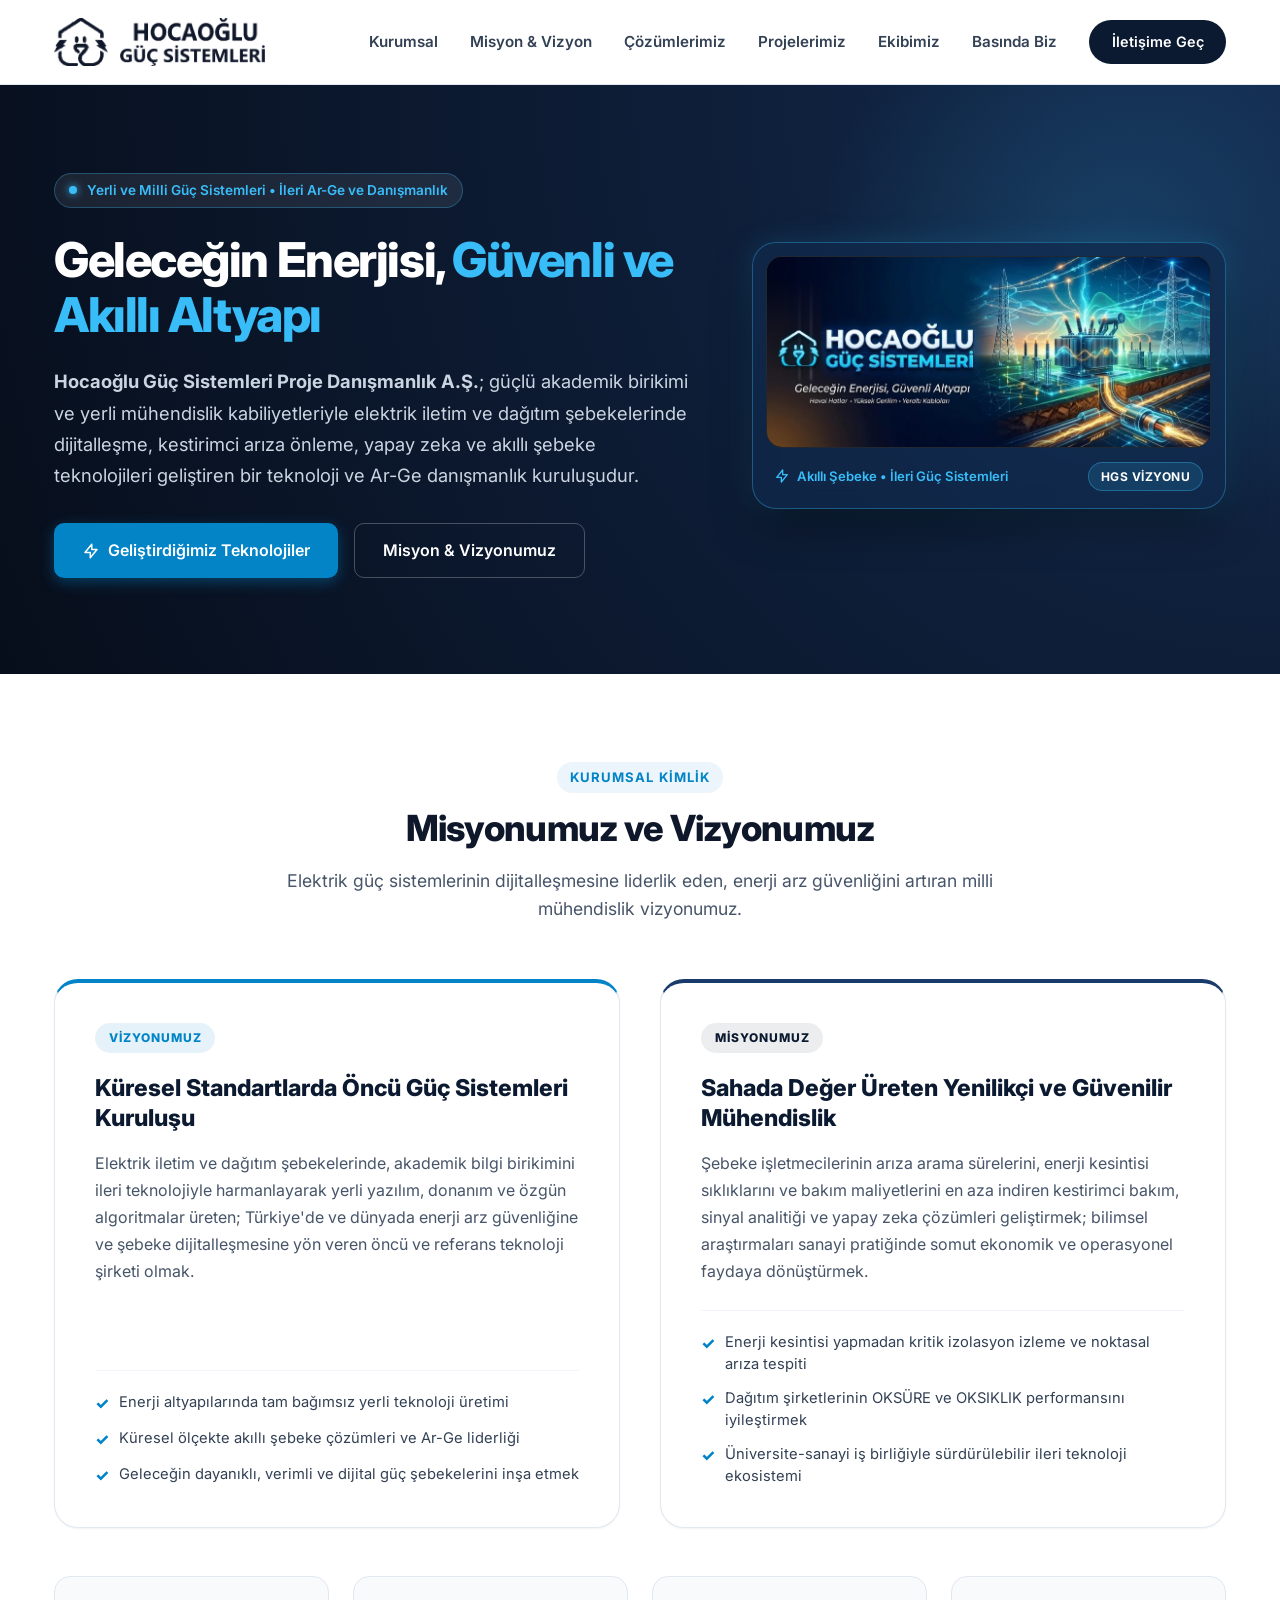
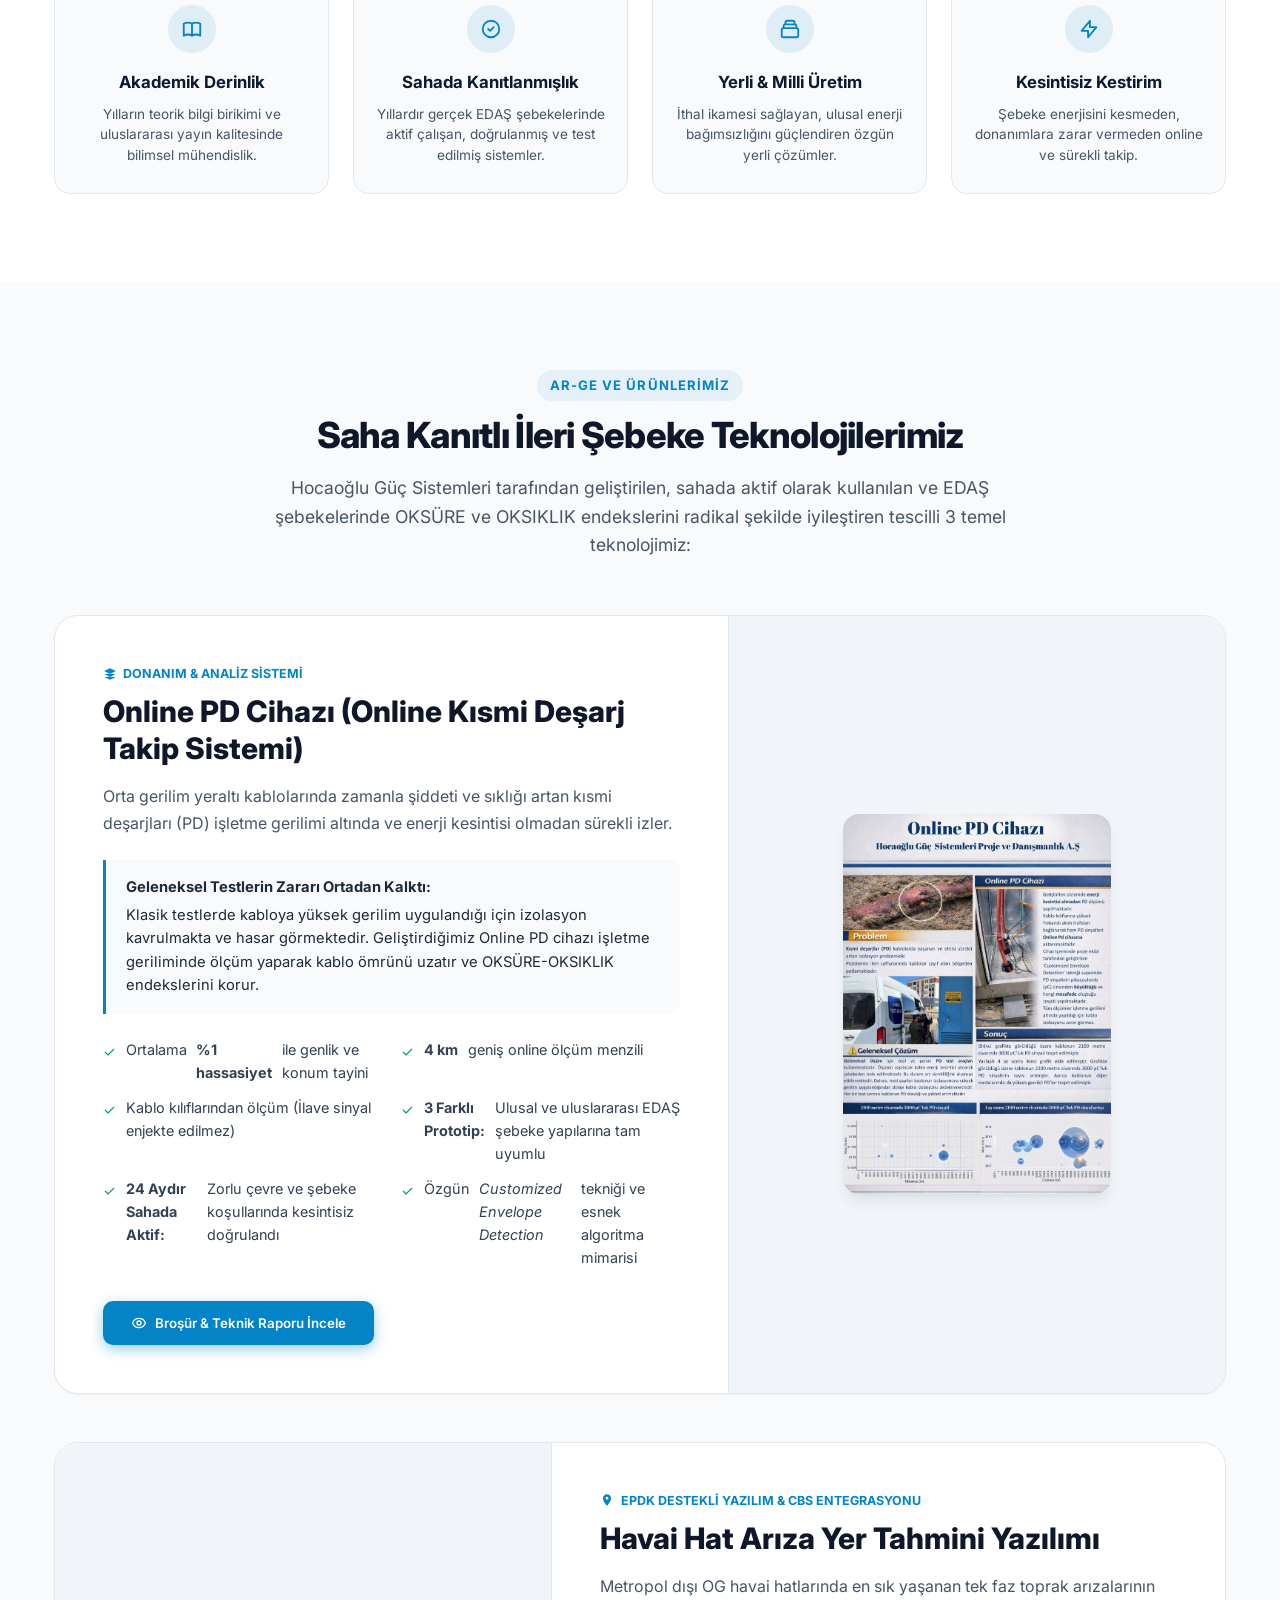
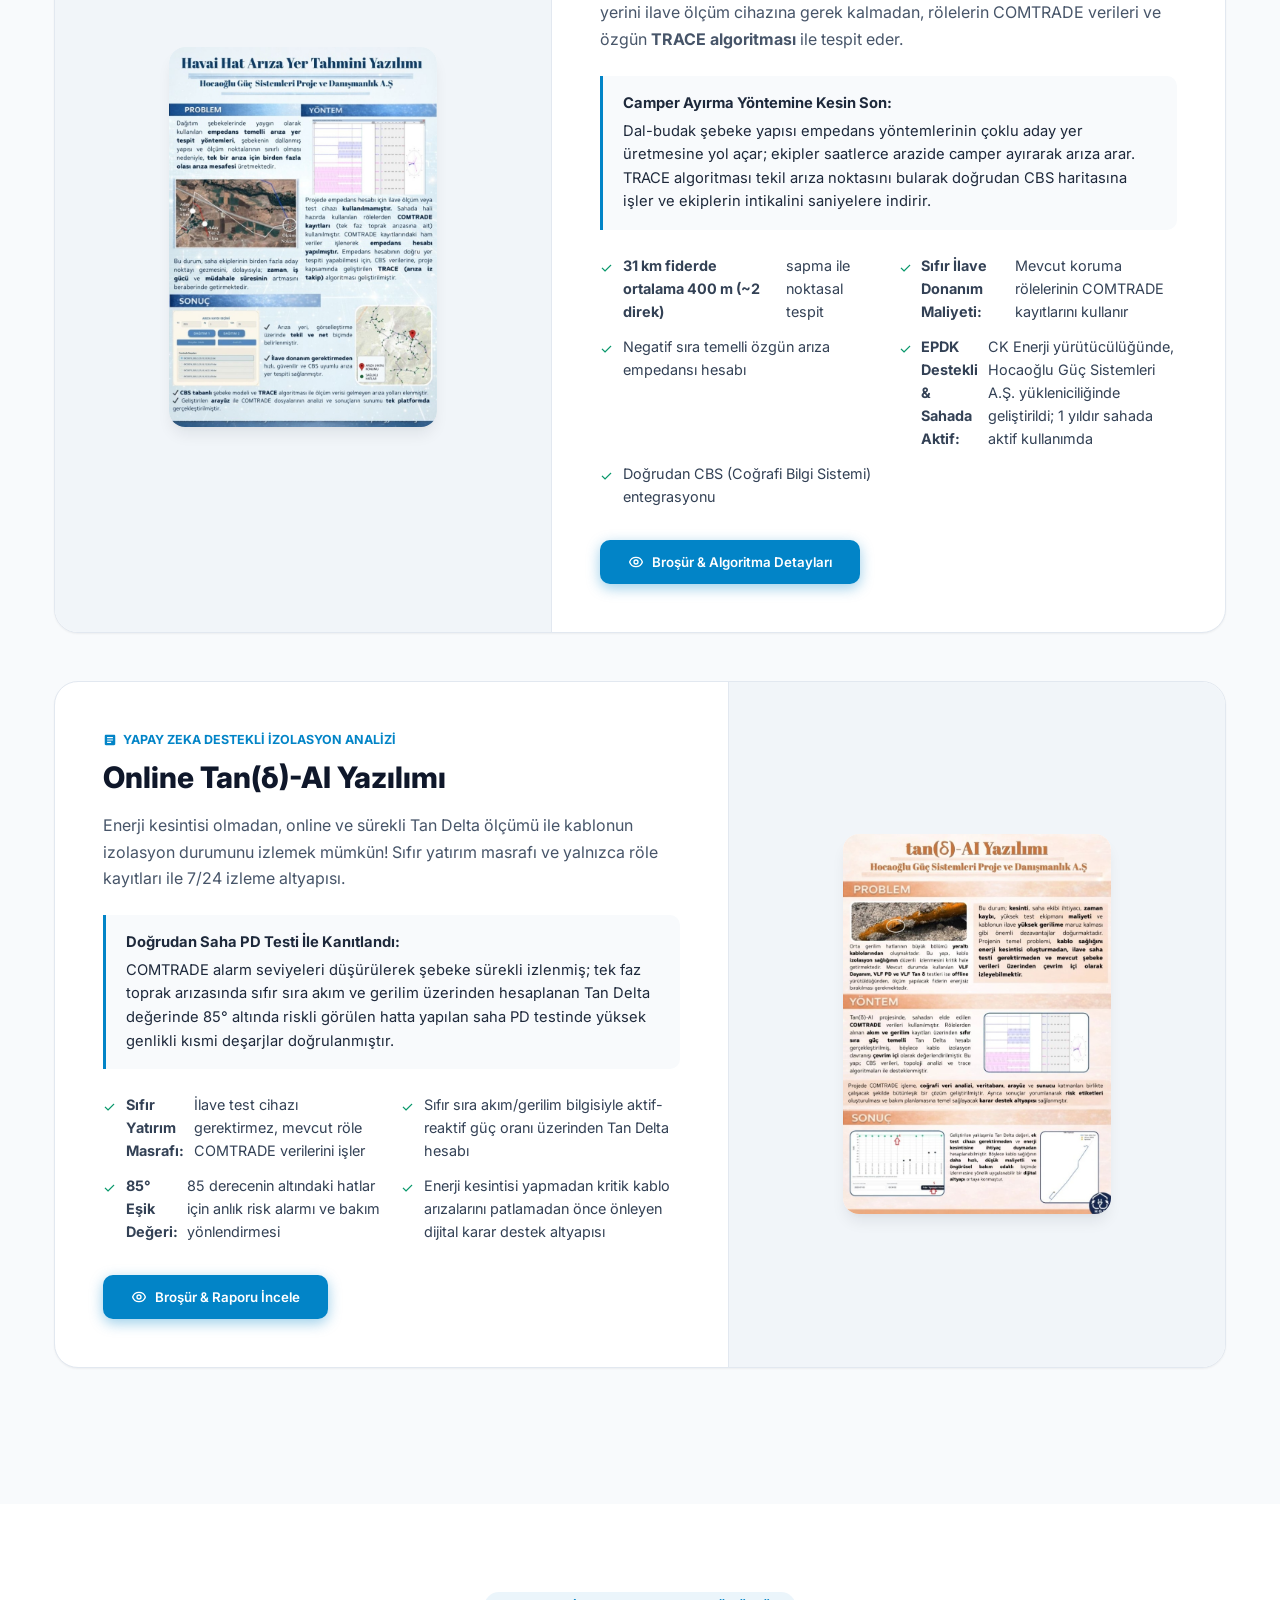
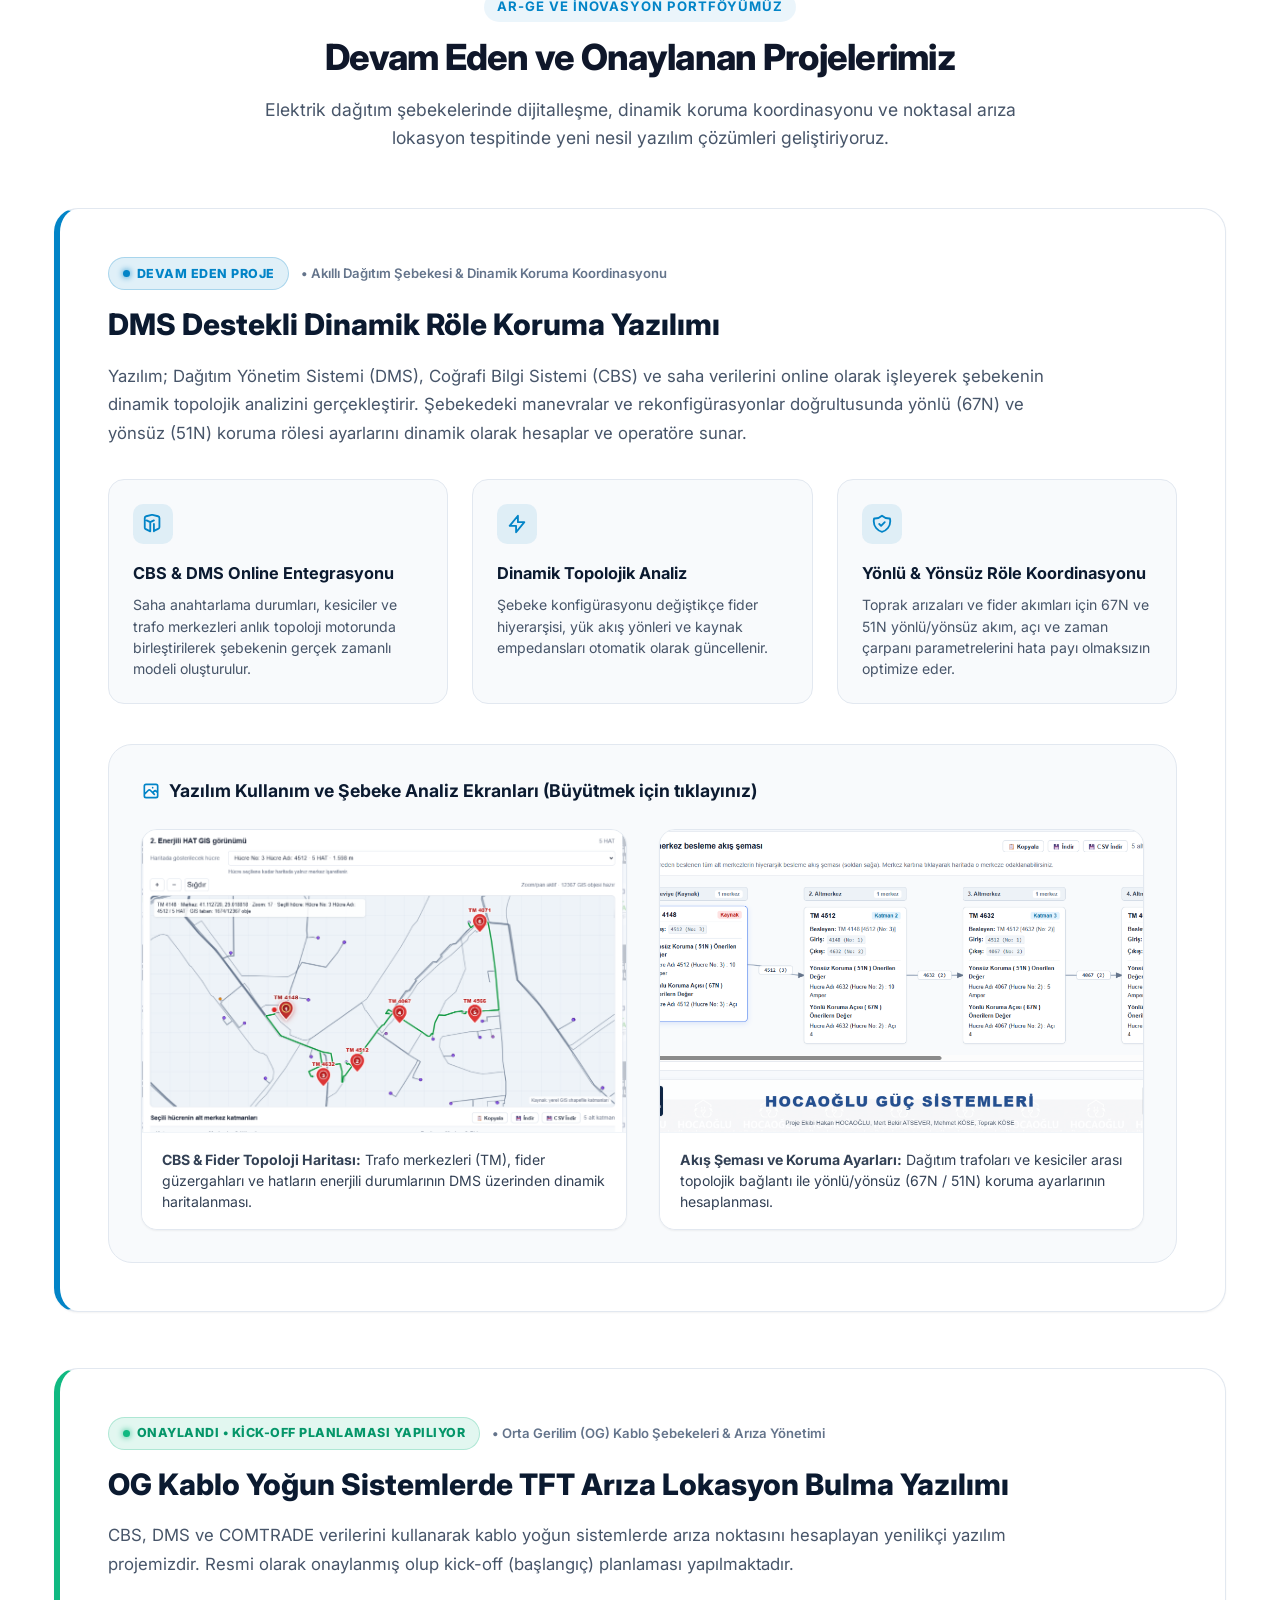
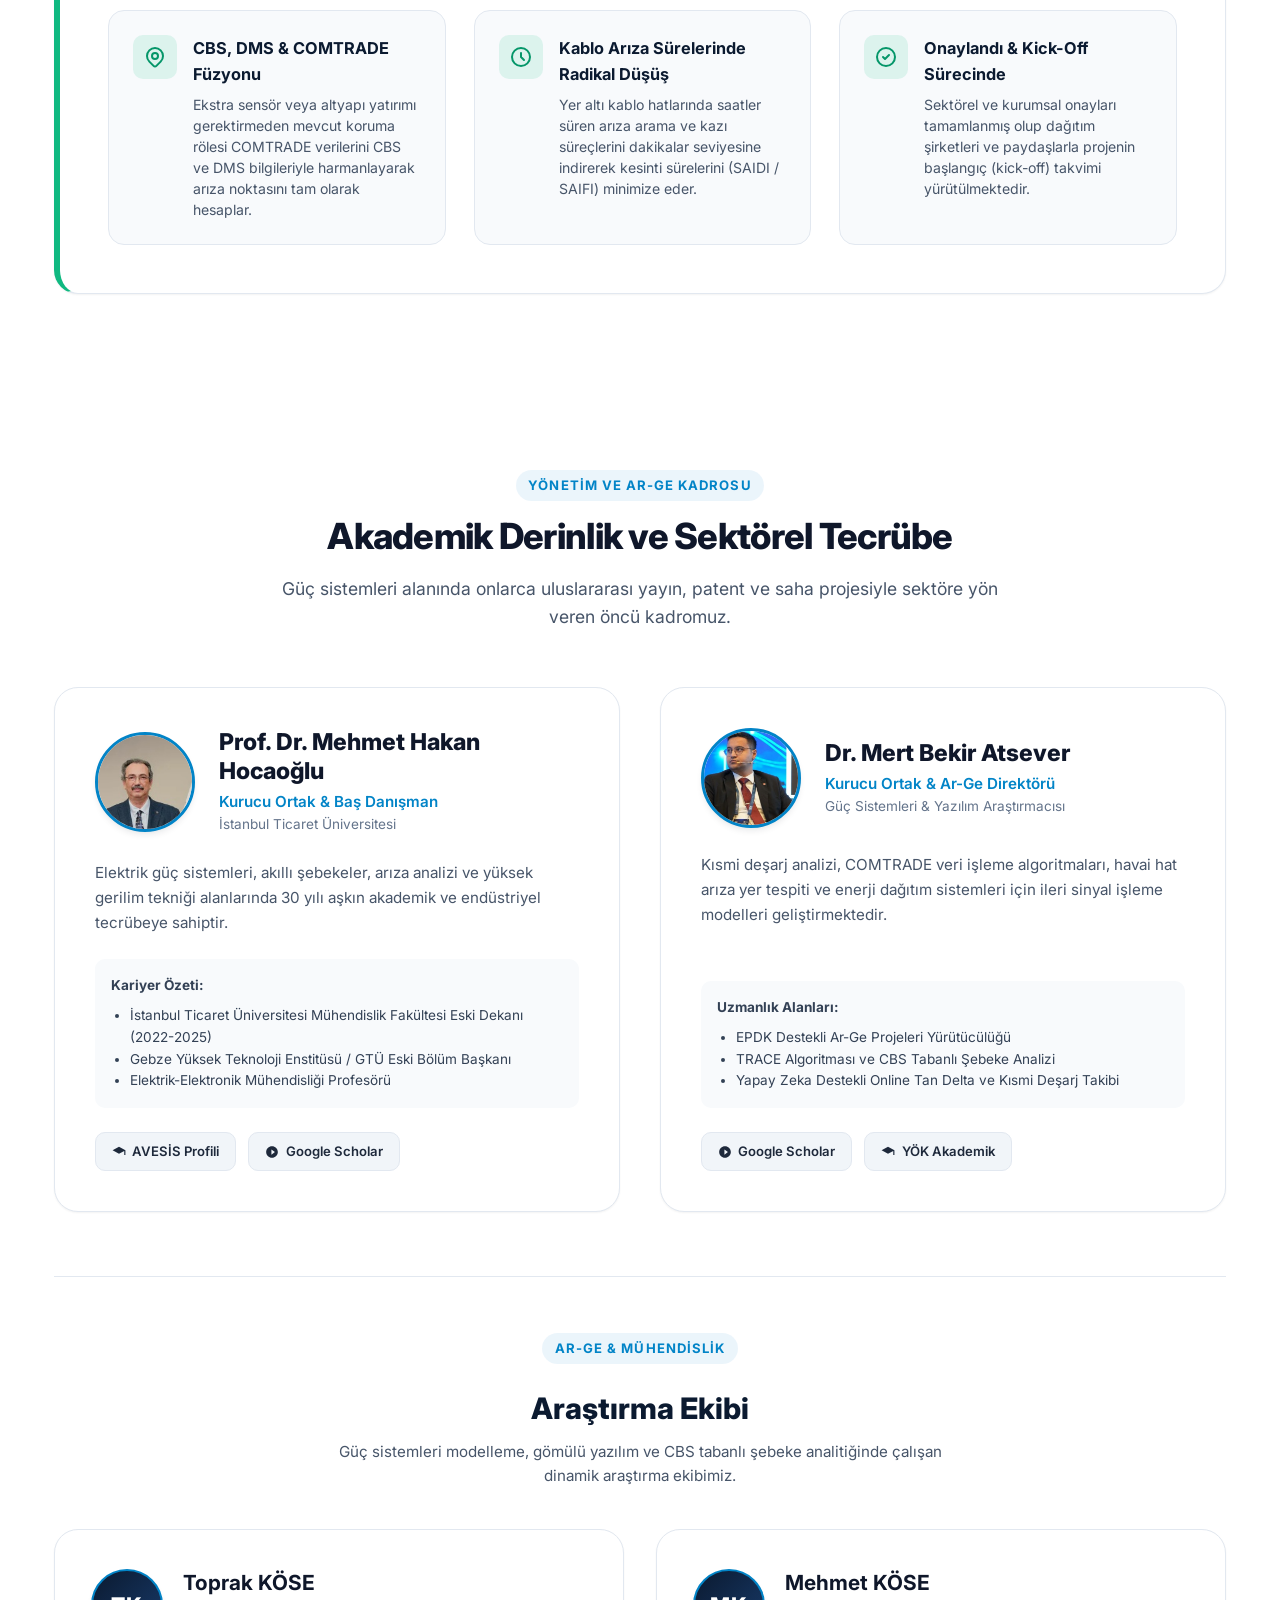
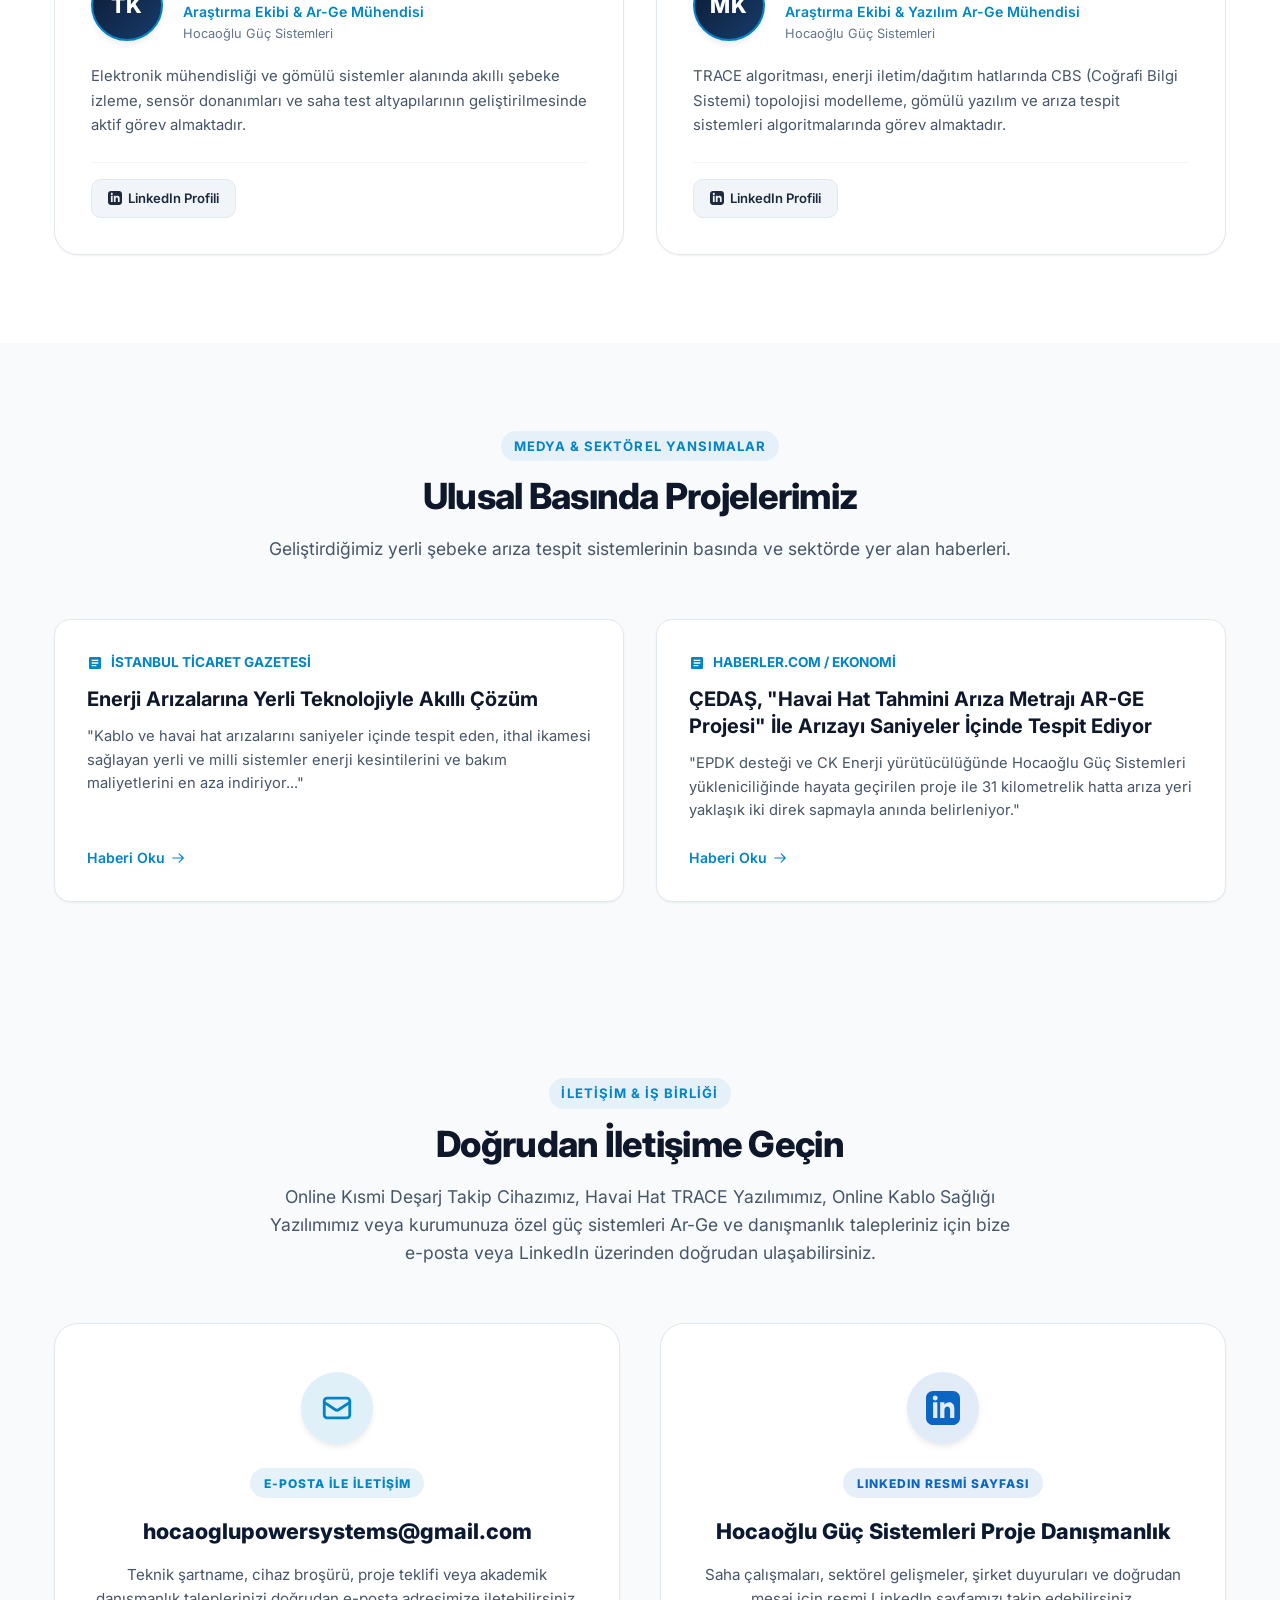
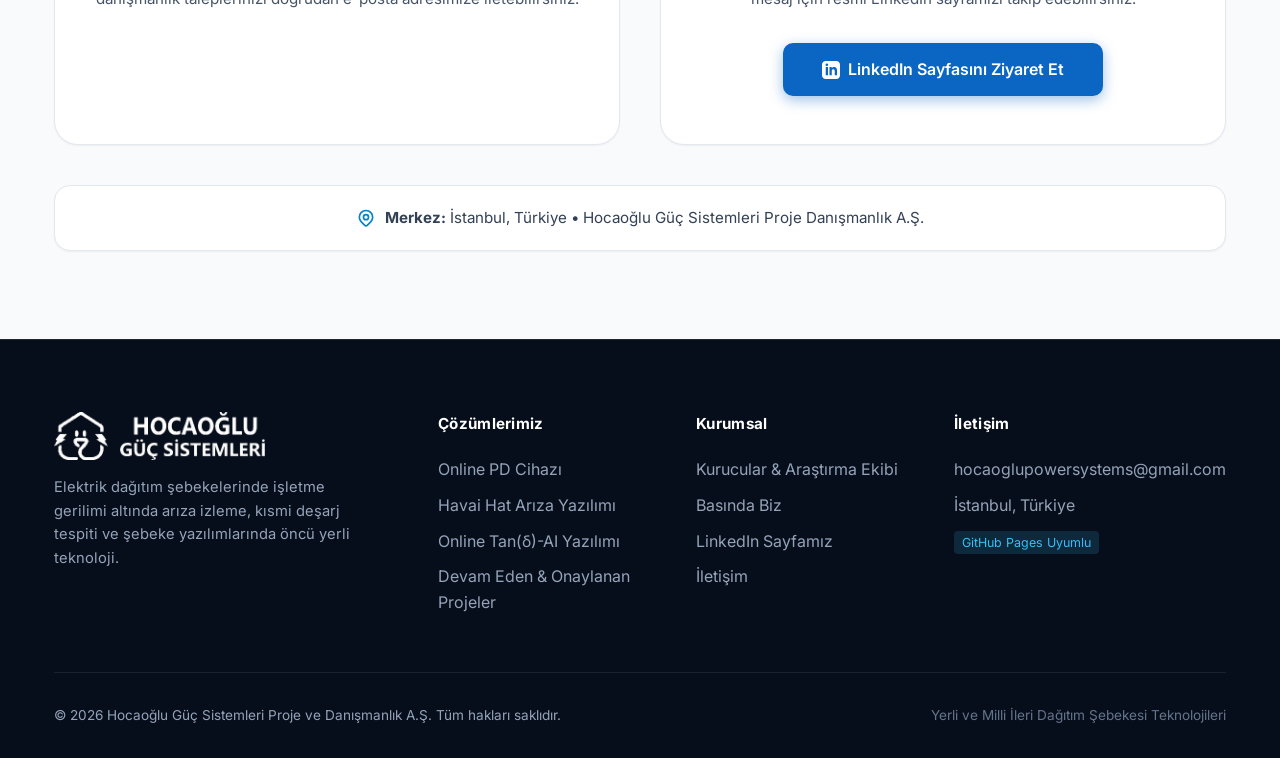
==== index.html @ 0de2311b "feat: Devam eden ve onaylanan Ar-Ge projeleri bolumu eklendi (DMS Destekli Dinamik Role & TFT Ariza " ====
<!DOCTYPE html>
<html lang="tr">
<head>
  <meta charset="UTF-8">
  <meta name="viewport" content="width=device-width, initial-scale=1.0">
  
  <!-- SEO Meta Tags -->
  <title>Hocaoğlu Güç Sistemleri | Online Kısmi Deşarj ve Şebeke Arıza Tespit Teknolojileri</title>
  <meta name="description" content="Hocaoğlu Güç Sistemleri Proje ve Danışmanlık A.Ş. - Elektrik dağıtım şebekelerinde enerji kesintisi olmadan Online PD takibi, Havai Hat Arıza Yer Tahmini ve Tan Delta AI yazılımları ile yerli & milli akıllı şebeke çözümleri.">
  <meta name="keywords" content="Hocaoğlu Güç Sistemleri, Online PD Cihazı, Kısmi Deşarj, Havai Hat Arıza Tespiti, Tan Delta AI, TRACE Algoritması, EDAŞ, OKSÜRE, COMTRADE, Prof Dr Mehmet Hakan Hocaoğlu, Mert Bekir Atsever">
  <meta name="author" content="Hocaoğlu Güç Sistemleri A.Ş.">
  <meta name="robots" content="index, follow">

  <!-- Canonical & Social Meta Tags -->
  <link rel="canonical" href="https://hocaoglupowersys.github.io/hgs/">
  <meta property="og:type" content="website">
  <meta property="og:url" content="https://hocaoglupowersys.github.io/hgs/">
  <meta property="og:title" content="Hocaoğlu Güç Sistemleri | Online Kısmi Deşarj ve Şebeke Arıza Tespit Teknolojileri">
  <meta property="og:description" content="Enerji kesintisi olmadan, işletme gerilimi altında Online PD takibi ve havai hatlarda saniyeler içinde arıza yeri tespiti.">
  <meta property="og:image" content="https://hocaoglupowersys.github.io/hgs/images/company-logo.png">

  <!-- Twitter Card -->
  <meta name="twitter:card" content="summary_large_image">
  <meta name="twitter:title" content="Hocaoğlu Güç Sistemleri | Akıllı Şebeke Teknolojileri">
  <meta name="twitter:description" content="Online PD cihazı, Havai Hat TRACE Arıza Yer Tahmini ve Online Tan Delta AI yazılımları.">
  <meta name="twitter:image" content="https://hocaoglupowersys.github.io/hgs/images/company-logo.png">

  <!-- Favicons -->
  <link rel="icon" type="image/png" sizes="32x32" href="images/favicon-32x32.png">
  <link rel="icon" type="image/png" sizes="16x16" href="images/favicon-16x16.png">
  <link rel="apple-touch-icon" sizes="180x180" href="images/apple-touch-icon.png">

  <!-- Google Fonts -->
  <link rel="preconnect" href="https://fonts.googleapis.com">
  <link rel="preconnect" href="https://fonts.gstatic.com" crossorigin>
  <link href="https://fonts.googleapis.com/css2?family=Inter:wght@400;500;600;700;800&family=JetBrains+Mono:wght@500;700&display=swap" rel="stylesheet">

  <link rel="stylesheet" href="style.css">

  <!-- Structured Data / JSON-LD for Google -->
  <script type="application/ld+json">
  {
    "@context": "https://schema.org",
    "@type": "Corporation",
    "name": "Hocaoğlu Güç Sistemleri Proje ve Danışmanlık A.Ş.",
    "alternateName": "Hocaoğlu Güç Sistemleri",
    "url": "https://hocaoglupowersys.github.io/hgs/",
    "logo": "https://hocaoglupowersys.github.io/hgs/images/company-logo.png",
    "email": "hocaoglupowersystems@gmail.com",
    "description": "Elektrik dağıtım şebekelerinde enerji kesintisi olmadan Online Kısmi Deşarj (PD) takibi, Havai Hat Arıza Yer Tahmini ve Tan Delta AI çözümleri sunan yerli ve milli Ar-Ge teknoloji şirketi.",
    "founder": [
      {
        "@type": "Person",
        "name": "Prof. Dr. Mehmet Hakan Hocaoğlu",
        "jobTitle": "Kurucu Ortak & Baş Danışman",
        "sameAs": [
          "https://avesis.ticaret.edu.tr/mhhocaoglu",
          "https://scholar.google.com/citations?user=C_jAdtEAAAAJ&hl=en"
        ]
      },
      {
        "@type": "Person",
        "name": "Dr. Mert Bekir Atsever",
        "jobTitle": "Kurucu Ortak & Ar-Ge Direktörü",
        "sameAs": [
          "https://scholar.google.com/citations?user=Ta8oPpgAAAAJ&hl=tr",
          "https://akademik.yok.gov.tr/AkademikArama/view/viewAuthor.jsp"
        ]
      }
    ],
    "employee": [
      {
        "@type": "Person",
        "name": "Toprak Köse",
        "jobTitle": "Ar-Ge Mühendisi",
        "sameAs": "https://www.linkedin.com/in/toprak-alp-k%C3%B6se-618918198/"
      },
      {
        "@type": "Person",
        "name": "Mehmet Köse",
        "jobTitle": "Yazılım Ar-Ge Mühendisi",
        "sameAs": "https://www.linkedin.com/in/mehmet-k%C3%B6se-74067a202/"
      }
    ],
    "sameAs": [
      "https://www.linkedin.com/in/hocao%C4%9Flu-g%C3%BC%C3%A7-sistemleri-proje-dan%C4%B1%C5%9Fmanl%C4%B1k-097a293aa/",
      "https://github.com/hocaoglupowersys/hgs"
    ]
  }
  </script>
</head>
<body>

  <!-- ========================================================================
       HEADER / NAVBAR
       ======================================================================== -->
  <header class="site-header">
    <div class="container header-inner">
      <a href="#hero" class="brand-logo-link" aria-label="Hocaoğlu Güç Sistemleri Ana Sayfa">
        <img src="images/logo-horizontal-dark.png" alt="Hocaoğlu Güç Sistemleri Logo" class="brand-logo-img">
      </a>

      <button class="menu-toggle" id="menuToggle" aria-label="Menüyü Aç/Kapat">
        <span></span>
        <span></span>
        <span></span>
      </button>

      <ul class="nav-menu" id="navMenu">
        <li><a href="#hero" class="nav-link">Kurumsal</a></li>
        <li><a href="#misyon-vizyon" class="nav-link">Misyon &amp; Vizyon</a></li>
        <li><a href="#cozumler" class="nav-link">Çözümlerimiz</a></li>
        <li><a href="#projeler" class="nav-link">Projelerimiz</a></li>
        <li><a href="#hakkimizda" class="nav-link">Ekibimiz</a></li>
        <li><a href="#basinda-biz" class="nav-link">Basında Biz</a></li>
        <li><a href="#iletisim" class="nav-cta-btn">İletişime Geç</a></li>
      </ul>
    </div>
  </header>

  <!-- ========================================================================
       HERO SECTION (KAPAK GÖRSELİ & KURUMSAL GİRİŞ)
       ======================================================================== -->
  <section class="hero-section" id="hero">
    <div class="hero-bg-accent"></div>
    <div class="container">
      <div class="hero-grid">
        <div class="hero-content">
          <div class="hero-badge-container">
            <span class="hero-badge-dot"></span>
            Yerli ve Milli Güç Sistemleri &bull; İleri Ar-Ge ve Danışmanlık
          </div>

          <h1 class="hero-title">
            Geleceğin Enerjisi, <span>Güvenli ve Akıllı Altyapı</span>
          </h1>

          <p class="hero-description">
            <strong>Hocaoğlu Güç Sistemleri Proje Danışmanlık A.Ş.</strong>; güçlü akademik birikimi ve yerli mühendislik kabiliyetleriyle elektrik iletim ve dağıtım şebekelerinde dijitalleşme, kestirimci arıza önleme, yapay zeka ve akıllı şebeke teknolojileri geliştiren bir teknoloji ve Ar-Ge danışmanlık kuruluşudur.
          </p>

          <div class="hero-actions">
            <a href="#cozumler" class="btn-primary">
              <svg width="18" height="18" fill="none" viewBox="0 0 24 24" stroke="currentColor">
                <path stroke-linecap="round" stroke-linejoin="round" stroke-width="2" d="M13 10V3L4 14h7v7l9-11h-7z"/>
              </svg>
              Geliştirdiğimiz Teknolojiler
            </a>
            <a href="#misyon-vizyon" class="btn-outline-light">
              Misyon &amp; Vizyonumuz
            </a>
          </div>
        </div>

        <!-- Kapak Görseli / Cover Showcase Card -->
        <div class="hero-cover-card">
          <div class="hero-cover-img-wrap">
            <img src="images/hero-banner-hgs.jpg" alt="Hocaoğlu Güç Sistemleri - Geleceğin Enerjisi, Güvenli Altyapı - Havai Hatlar, Yüksek Gerilim, Yeraltı Kabloları">
          </div>
          <div class="hero-cover-footer">
            <div class="hero-cover-tag">
              <svg width="16" height="16" viewBox="0 0 24 24" fill="none" stroke="currentColor">
                <path stroke-linecap="round" stroke-linejoin="round" stroke-width="2" d="M13 10V3L4 14h7v7l9-11h-7z"/>
              </svg>
              Akıllı Şebeke &bull; İleri Güç Sistemleri
            </div>
            <span class="hero-cover-badge">HGS VİZYONU</span>
          </div>
        </div>
      </div>
    </div>
  </section>

  <!-- ========================================================================
       MİSYON & VİZYON / KURUMSAL KİMLİK
       ======================================================================== -->
  <section class="section section-bg-white" id="misyon-vizyon">
    <div class="container">
      <div class="section-header">
        <span class="section-tag">Kurumsal Kimlik</span>
        <h2 class="section-title">Misyonumuz ve Vizyonumuz</h2>
        <p class="section-subtitle">
          Elektrik güç sistemlerinin dijitalleşmesine liderlik eden, enerji arz güvenliğini artıran milli mühendislik vizyonumuz.
        </p>
      </div>

      <div class="mission-vision-grid">
        <!-- VİZYON -->
        <div class="mv-card mv-card-vision">
          <span class="mv-badge">VİZYONUMUZ</span>
          <h3 class="mv-title">Küresel Standartlarda Öncü Güç Sistemleri Kuruluşu</h3>
          <p class="mv-text">
            Elektrik iletim ve dağıtım şebekelerinde, akademik bilgi birikimini ileri teknolojiyle harmanlayarak yerli yazılım, donanım ve özgün algoritmalar üreten; Türkiye'de ve dünyada enerji arz güvenliğine ve şebeke dijitalleşmesine yön veren öncü ve referans teknoloji şirketi olmak.
          </p>
          <ul class="mv-list">
            <li><span>✓</span> Enerji altyapılarında tam bağımsız yerli teknoloji üretimi</li>
            <li><span>✓</span> Küresel ölçekte akıllı şebeke çözümleri ve Ar-Ge liderliği</li>
            <li><span>✓</span> Geleceğin dayanıklı, verimli ve dijital güç şebekelerini inşa etmek</li>
          </ul>
        </div>

        <!-- MİSYON -->
        <div class="mv-card mv-card-mission">
          <span class="mv-badge">MİSYONUMUZ</span>
          <h3 class="mv-title">Sahada Değer Üreten Yenilikçi ve Güvenilir Mühendislik</h3>
          <p class="mv-text">
            Şebeke işletmecilerinin arıza arama sürelerini, enerji kesintisi sıklıklarını ve bakım maliyetlerini en aza indiren kestirimci bakım, sinyal analitiği ve yapay zeka çözümleri geliştirmek; bilimsel araştırmaları sanayi pratiğinde somut ekonomik ve operasyonel faydaya dönüştürmek.
          </p>
          <ul class="mv-list">
            <li><span>✓</span> Enerji kesintisi yapmadan kritik izolasyon izleme ve noktasal arıza tespiti</li>
            <li><span>✓</span> Dağıtım şirketlerinin OKSÜRE ve OKSIKLIK performansını iyileştirmek</li>
            <li><span>✓</span> Üniversite-sanayi iş birliğiyle sürdürülebilir ileri teknoloji ekosistemi</li>
          </ul>
        </div>
      </div>

      <!-- Temel İlkelerimiz Grid -->
      <div class="values-grid">
        <div class="value-card">
          <div class="value-icon">
            <svg width="22" height="22" viewBox="0 0 24 24" fill="none" stroke="currentColor">
              <path stroke-linecap="round" stroke-linejoin="round" stroke-width="2" d="M12 6.253v13m0-13C10.832 5.477 9.246 5 7.5 5S4.168 5.477 3 6.253v13C4.168 18.477 5.754 18 7.5 18s3.332.477 4.5 1.253m0-13C13.168 5.477 14.754 5 16.5 5c1.747 0 3.332.477 4.5 1.253v13C19.832 18.477 18.247 18 16.5 18c-1.746 0-3.332.477-4.5 1.253"/>
            </svg>
          </div>
          <h4>Akademik Derinlik</h4>
          <p>Yılların teorik bilgi birikimi ve uluslararası yayın kalitesinde bilimsel mühendislik.</p>
        </div>

        <div class="value-card">
          <div class="value-icon">
            <svg width="22" height="22" viewBox="0 0 24 24" fill="none" stroke="currentColor">
              <path stroke-linecap="round" stroke-linejoin="round" stroke-width="2" d="M9 12l2 2 4-4m6 2a9 9 0 11-18 0 9 9 0 0118 0z"/>
            </svg>
          </div>
          <h4>Sahada Kanıtlanmışlık</h4>
          <p>Yıllardır gerçek EDAŞ şebekelerinde aktif çalışan, doğrulanmış ve test edilmiş sistemler.</p>
        </div>

        <div class="value-card">
          <div class="value-icon">
            <svg width="22" height="22" viewBox="0 0 24 24" fill="none" stroke="currentColor">
              <path stroke-linecap="round" stroke-linejoin="round" stroke-width="2" d="M19 11H5m14 0a2 2 0 012 2v6a2 2 0 01-2 2H5a2 2 0 01-2-2v-6a2 2 0 012-2m14 0V9a2 2 0 00-2-2M5 11V9a2 2 0 012-2m0 0V5a2 2 0 012-2h6a2 2 0 012 2v2M7 7h10"/>
            </svg>
          </div>
          <h4>Yerli &amp; Milli Üretim</h4>
          <p>İthal ikamesi sağlayan, ulusal enerji bağımsızlığını güçlendiren özgün yerli çözümler.</p>
        </div>

        <div class="value-card">
          <div class="value-icon">
            <svg width="22" height="22" viewBox="0 0 24 24" fill="none" stroke="currentColor">
              <path stroke-linecap="round" stroke-linejoin="round" stroke-width="2" d="M13 10V3L4 14h7v7l9-11h-7z"/>
            </svg>
          </div>
          <h4>Kesintisiz Kestirim</h4>
          <p>Şebeke enerjisini kesmeden, donanımlara zarar vermeden online ve sürekli takip.</p>
        </div>
      </div>
    </div>
  </section>

  <!-- ========================================================================
       ÇÖZÜMLERİMİZ (3 ANA TEKNOLOJİ)
       ======================================================================== -->
  <section class="section section-bg-light" id="cozumler">
    <div class="container">
      <div class="section-header">
        <span class="section-tag">Ar-Ge ve Ürünlerimiz</span>
        <h2 class="section-title">Saha Kanıtlı İleri Şebeke Teknolojilerimiz</h2>
        <p class="section-subtitle">
          Hocaoğlu Güç Sistemleri tarafından geliştirilen, sahada aktif olarak kullanılan ve EDAŞ şebekelerinde OKSÜRE ve OKSIKLIK endekslerini radikal şekilde iyileştiren tescilli 3 temel teknolojimiz:
        </p>
      </div>

      <!-- ÜRÜN 1: Online PD Cihazı -->
      <article class="product-card">
        <div class="product-card-inner">
          <div class="product-content">
            <span class="product-tag">
              <svg width="14" height="14" viewBox="0 0 24 24" fill="currentColor">
                <path d="M12 2L2 7l10 5 10-5-10-5zM2 17l10 5 10-5M2 12l10 5 10-5"/>
              </svg>
              Donanım &amp; Analiz Sistemi
            </span>
            <h3 class="product-title">Online PD Cihazı (Online Kısmi Deşarj Takip Sistemi)</h3>
            <p class="product-desc">
              Orta gerilim yeraltı kablolarında zamanla şiddeti ve sıklığı artan kısmi deşarjları (PD) işletme gerilimi altında ve enerji kesintisi olmadan sürekli izler.
            </p>

            <div class="problem-solution-box">
              <strong>Geleneksel Testlerin Zararı Ortadan Kalktı:</strong>
              Klasik testlerde kabloya yüksek gerilim uygulandığı için izolasyon kavrulmakta ve hasar görmektedir. Geliştirdiğimiz Online PD cihazı işletme geriliminde ölçüm yaparak kablo ömrünü uzatır ve OKSÜRE-OKSIKLIK endekslerini korur.
            </div>

            <ul class="product-feature-list">
              <li class="product-feature-item">
                <span class="feature-check-icon">✓</span>
                Ortalama <strong>%1 hassasiyet</strong> ile genlik ve konum tayini
              </li>
              <li class="product-feature-item">
                <span class="feature-check-icon">✓</span>
                <strong>4 km</strong> geniş online ölçüm menzili
              </li>
              <li class="product-feature-item">
                <span class="feature-check-icon">✓</span>
                Kablo kılıflarından ölçüm (İlave sinyal enjekte edilmez)
              </li>
              <li class="product-feature-item">
                <span class="feature-check-icon">✓</span>
                <strong>3 Farklı Prototip:</strong> Ulusal ve uluslararası EDAŞ şebeke yapılarına tam uyumlu
              </li>
              <li class="product-feature-item">
                <span class="feature-check-icon">✓</span>
                <strong>24 Aydır Sahada Aktif:</strong> Zorlu çevre ve şebeke koşullarında kesintisiz doğrulandı
              </li>
              <li class="product-feature-item">
                <span class="feature-check-icon">✓</span>
                Özgün <em>Customized Envelope Detection</em> tekniği ve esnek algoritma mimarisi
              </li>
            </ul>

            <div class="product-actions">
              <button class="btn-primary" data-poster-src="images/online-pd-poster.jpg" data-poster-title="Online PD Cihazı Broşürü">
                <svg width="16" height="16" fill="none" viewBox="0 0 24 24" stroke="currentColor">
                  <path stroke-linecap="round" stroke-linejoin="round" stroke-width="2" d="M15 12a3 3 0 11-6 0 3 3 0 016 0z"/>
                  <path stroke-linecap="round" stroke-linejoin="round" stroke-width="2" d="M2.458 12C3.732 7.943 7.523 5 12 5c4.478 0 8.268 2.943 9.542 7-1.274 4.057-5.064 7-9.542 7-4.477 0-8.268-2.943-9.542-7z"/>
                </svg>
                Broşür &amp; Teknik Raporu İncele
              </button>
            </div>
          </div>

          <div class="product-media">
            <div class="poster-preview-card" data-poster-src="images/online-pd-poster.jpg" data-poster-title="Online PD Cihazı Broşürü">
              <img src="images/online-pd-poster.jpg" alt="Online PD Cihazı Tanıtım Posteri">
              <div class="poster-overlay">
                <span class="poster-overlay-btn">Büyütmek İçin Tıklayın</span>
                <small>Teknik Poster &amp; Ölçüm Grafikleri</small>
              </div>
            </div>
          </div>
        </div>
      </article>

      <!-- ÜRÜN 2: Havai Hat Arıza Yer Tahmini Yazılımı -->
      <article class="product-card">
        <div class="product-card-inner reverse">
          <div class="product-content">
            <span class="product-tag">
              <svg width="14" height="14" viewBox="0 0 24 24" fill="currentColor">
                <path d="M12 2C8.13 2 5 5.13 5 9c0 5.25 7 13 7 13s7-7.75 7-13c0-3.87-3.13-7-7-7zm0 9.5c-1.38 0-2.5-1.12-2.5-2.5s1.12-2.5 2.5-2.5 2.5 1.12 2.5 2.5-1.12 2.5-2.5 2.5z"/>
              </svg>
              EPDK Destekli Yazılım &amp; CBS Entegrasyonu
            </span>
            <h3 class="product-title">Havai Hat Arıza Yer Tahmini Yazılımı</h3>
            <p class="product-desc">
              Metropol dışı OG havai hatlarında en sık yaşanan tek faz toprak arızalarının yerini ilave ölçüm cihazına gerek kalmadan, rölelerin COMTRADE verileri ve özgün <strong>TRACE algoritması</strong> ile tespit eder.
            </p>

            <div class="problem-solution-box">
              <strong>Camper Ayırma Yöntemine Kesin Son:</strong>
              Dal-budak şebeke yapısı empedans yöntemlerinin çoklu aday yer üretmesine yol açar; ekipler saatlerce arazide camper ayırarak arıza arar. TRACE algoritması tekil arıza noktasını bularak doğrudan CBS haritasına işler ve ekiplerin intikalini saniyelere indirir.
            </div>

            <ul class="product-feature-list">
              <li class="product-feature-item">
                <span class="feature-check-icon">✓</span>
                <strong>31 km fiderde ortalama 400 m (~2 direk)</strong> sapma ile noktasal tespit
              </li>
              <li class="product-feature-item">
                <span class="feature-check-icon">✓</span>
                <strong>Sıfır İlave Donanım Maliyeti:</strong> Mevcut koruma rölelerinin COMTRADE kayıtlarını kullanır
              </li>
              <li class="product-feature-item">
                <span class="feature-check-icon">✓</span>
                Negatif sıra temelli özgün arıza empedansı hesabı
              </li>
              <li class="product-feature-item">
                <span class="feature-check-icon">✓</span>
                <strong>EPDK Destekli &amp; Sahada Aktif:</strong> CK Enerji yürütücülüğünde, Hocaoğlu Güç Sistemleri A.Ş. yükleniciliğinde geliştirildi; 1 yıldır sahada aktif kullanımda
              </li>
              <li class="product-feature-item">
                <span class="feature-check-icon">✓</span>
                Doğrudan CBS (Coğrafi Bilgi Sistemi) entegrasyonu
              </li>
            </ul>

            <div class="product-actions">
              <button class="btn-primary" data-poster-src="images/havai-hat-poster.jpg" data-poster-title="Havai Hat Arıza Yer Tahmini Broşürü">
                <svg width="16" height="16" fill="none" viewBox="0 0 24 24" stroke="currentColor">
                  <path stroke-linecap="round" stroke-linejoin="round" stroke-width="2" d="M15 12a3 3 0 11-6 0 3 3 0 016 0z"/>
                  <path stroke-linecap="round" stroke-linejoin="round" stroke-width="2" d="M2.458 12C3.732 7.943 7.523 5 12 5c4.478 0 8.268 2.943 9.542 7-1.274 4.057-5.064 7-9.542 7-4.477 0-8.268-2.943-9.542-7z"/>
                </svg>
                Broşür &amp; Algoritma Detayları
              </button>
            </div>
          </div>

          <div class="product-media">
            <div class="poster-preview-card" data-poster-src="images/havai-hat-poster.jpg" data-poster-title="Havai Hat Arıza Yer Tahmini Broşürü">
              <img src="images/havai-hat-poster.jpg" alt="Havai Hat Arıza Yer Tahmini Posteri">
              <div class="poster-overlay">
                <span class="poster-overlay-btn">Büyütmek İçin Tıklayın</span>
                <small>TRACE Algoritması ve CBS Haritası</small>
              </div>
            </div>
          </div>
        </div>
      </article>

      <!-- ÜRÜN 3: Online Tan Delta AI Yazılımı -->
      <article class="product-card">
        <div class="product-card-inner">
          <div class="product-content">
            <span class="product-tag">
              <svg width="14" height="14" viewBox="0 0 24 24" fill="currentColor">
                <path d="M19 3H5c-1.1 0-2 .9-2 2v14c0 1.1.9 2 2 2h14c1.1 0 2-.9 2-2V5c0-1.1-.9-2-2-2zm-5 14H7v-2h7v2zm3-4H7v-2h10v2zm0-4H7V7h10v2z"/>
              </svg>
              Yapay Zeka Destekli İzolasyon Analizi
            </span>
            <h3 class="product-title">Online Tan(δ)-AI Yazılımı</h3>
            <p class="product-desc">
              Enerji kesintisi olmadan, online ve sürekli Tan Delta ölçümü ile kablonun izolasyon durumunu izlemek mümkün! Sıfır yatırım masrafı ve yalnızca röle kayıtları ile 7/24 izleme altyapısı.
            </p>

            <div class="problem-solution-box">
              <strong>Doğrudan Saha PD Testi İle Kanıtlandı:</strong>
              COMTRADE alarm seviyeleri düşürülerek şebeke sürekli izlenmiş; tek faz toprak arızasında sıfır sıra akım ve gerilim üzerinden hesaplanan Tan Delta değerinde 85° altında riskli görülen hatta yapılan saha PD testinde yüksek genlikli kısmi deşarjlar doğrulanmıştır.
            </div>

            <ul class="product-feature-list">
              <li class="product-feature-item">
                <span class="feature-check-icon">✓</span>
                <strong>Sıfır Yatırım Masrafı:</strong> İlave test cihazı gerektirmez, mevcut röle COMTRADE verilerini işler
              </li>
              <li class="product-feature-item">
                <span class="feature-check-icon">✓</span>
                Sıfır sıra akım/gerilim bilgisiyle aktif-reaktif güç oranı üzerinden Tan Delta hesabı
              </li>
              <li class="product-feature-item">
                <span class="feature-check-icon">✓</span>
                <strong>85° Eşik Değeri:</strong> 85 derecenin altındaki hatlar için anlık risk alarmı ve bakım yönlendirmesi
              </li>
              <li class="product-feature-item">
                <span class="feature-check-icon">✓</span>
                Enerji kesintisi yapmadan kritik kablo arızalarını patlamadan önce önleyen dijital karar destek altyapısı
              </li>
            </ul>

            <div class="product-actions">
              <button class="btn-primary" data-poster-src="images/tan-delta-poster.jpg" data-poster-title="Tan Delta AI Broşürü">
                <svg width="16" height="16" fill="none" viewBox="0 0 24 24" stroke="currentColor">
                  <path stroke-linecap="round" stroke-linejoin="round" stroke-width="2" d="M15 12a3 3 0 11-6 0 3 3 0 016 0z"/>
                  <path stroke-linecap="round" stroke-linejoin="round" stroke-width="2" d="M2.458 12C3.732 7.943 7.523 5 12 5c4.478 0 8.268 2.943 9.542 7-1.274 4.057-5.064 7-9.542 7-4.477 0-8.268-2.943-9.542-7z"/>
                </svg>
                Broşür &amp; Raporu İncele
              </button>
            </div>
          </div>

          <div class="product-media">
            <div class="poster-preview-card" data-poster-src="images/tan-delta-poster.jpg" data-poster-title="Tan Delta AI Broşürü">
              <img src="images/tan-delta-poster.jpg" alt="Tan Delta AI Tanıtım Posteri">
              <div class="poster-overlay">
                <span class="poster-overlay-btn">Büyütmek İçin Tıklayın</span>
                <small>Yapay Zeka ve COMTRADE Çözümü</small>
              </div>
            </div>
          </div>
        </div>
      </article>

    </div>
  </section>

  <!-- ========================================================================
       DEVAM EDEN VE ONAYLANAN AR-GE PROJELERİMİZ
       ======================================================================== -->
  <section class="section bg-light" id="projeler">
    <div class="container">
      <div class="section-header">
        <span class="section-tag">Ar-Ge ve İnovasyon Portföyümüz</span>
        <h2 class="section-title">Devam Eden ve Onaylanan Projelerimiz</h2>
        <p class="section-subtitle">
          Elektrik dağıtım şebekelerinde dijitalleşme, dinamik koruma koordinasyonu ve noktasal arıza lokasyon tespitinde yeni nesil yazılım çözümleri geliştiriyoruz.
        </p>
      </div>

      <div class="projects-container">

        <!-- PROJE 1: DMS Destekli Dinamik Röle Koruma Yazılımı -->
        <article class="project-card ongoing">
          <div class="project-meta-wrap">
            <span class="project-status-badge status-ongoing">
              <span class="status-dot"></span>
              Devam Eden Proje
            </span>
            <span class="project-category-tag">&bull; Akıllı Dağıtım Şebekesi &amp; Dinamik Koruma Koordinasyonu</span>
          </div>

          <h3 class="project-title">DMS Destekli Dinamik Röle Koruma Yazılımı</h3>
          <p class="project-lead-desc">
            Yazılım; Dağıtım Yönetim Sistemi (DMS), Coğrafi Bilgi Sistemi (CBS) ve saha verilerini online olarak işleyerek şebekenin dinamik topolojik analizini gerçekleştirir. Şebekedeki manevralar ve rekonfigürasyonlar doğrultusunda yönlü (67N) ve yönsüz (51N) koruma rölesi ayarlarını dinamik olarak hesaplar ve operatöre sunar.
          </p>

          <div class="project-features-grid">
            <div class="p-feat-card">
              <div class="p-feat-icon">
                <svg width="22" height="22" fill="none" stroke="currentColor" stroke-width="2" viewBox="0 0 24 24">
                  <path stroke-linecap="round" stroke-linejoin="round" d="M9 20l-5.447-2.724A2 2 0 013 15.488V5.512a2 2 0 011.553-1.968l6-1.5a2 2 0 01.894 0l6 1.5A2 2 0 0119 5.512v9.976a2 2 0 01-1.447 1.788L13 19.5m-4 .5V10m0 0l4-2m-4 2l-4-2m8 4v8m-4-8v8"></path>
                </svg>
              </div>
              <h4>CBS &amp; DMS Online Entegrasyonu</h4>
              <p>Saha anahtarlama durumları, kesiciler ve trafo merkezleri anlık topoloji motorunda birleştirilerek şebekenin gerçek zamanlı modeli oluşturulur.</p>
            </div>

            <div class="p-feat-card">
              <div class="p-feat-icon">
                <svg width="22" height="22" fill="none" stroke="currentColor" stroke-width="2" viewBox="0 0 24 24">
                  <path stroke-linecap="round" stroke-linejoin="round" d="M13 10V3L4 14h7v7l9-11h-7z"></path>
                </svg>
              </div>
              <h4>Dinamik Topolojik Analiz</h4>
              <p>Şebeke konfigürasyonu değiştikçe fider hiyerarşisi, yük akış yönleri ve kaynak empedansları otomatik olarak güncellenir.</p>
            </div>

            <div class="p-feat-card">
              <div class="p-feat-icon">
                <svg width="22" height="22" fill="none" stroke="currentColor" stroke-width="2" viewBox="0 0 24 24">
                  <path stroke-linecap="round" stroke-linejoin="round" d="M9 12l2 2 4-4m5.618-4.016A11.955 11.955 0 0112 2.944a11.955 11.955 0 01-8.618 3.04A12.02 12.02 0 003 9c0 5.591 3.824 10.29 9 11.622 5.176-1.332 9-6.03 9-11.622 0-1.042-.133-2.052-.382-3.016z"></path>
                </svg>
              </div>
              <h4>Yönlü &amp; Yönsüz Röle Koordinasyonu</h4>
              <p>Toprak arızaları ve fider akımları için 67N ve 51N yönlü/yönsüz akım, açı ve zaman çarpanı parametrelerini hata payı olmaksızın optimize eder.</p>
            </div>
          </div>

          <div class="project-gallery-box">
            <h4 class="gallery-title">
              <svg width="20" height="20" fill="none" stroke="currentColor" stroke-width="2" viewBox="0 0 24 24">
                <path stroke-linecap="round" stroke-linejoin="round" d="M4 16l4.586-4.586a2 2 0 012.828 0L16 16m-2-2l1.586-1.586a2 2 0 012.828 0L20 14m-6-6h.01M6 20h12a2 2 0 002-2V6a2 2 0 00-2-2H6a2 2 0 00-2 2v12a2 2 0 002 2z"></path>
              </svg>
              Yazılım Kullanım ve Şebeke Analiz Ekranları (Büyütmek için tıklayınız)
            </h4>

            <div class="project-screenshots-grid">
              <div class="project-screenshot-card" data-poster-src="images/dms-role-gis-harita.png" data-poster-title="DMS &amp; CBS Şebeke Topolojik Analizi ve Röle Koruma Haritası">
                <div class="screenshot-img-wrap">
                  <img src="images/dms-role-gis-harita.png" alt="DMS Destekli Röle Koruma CBS Harita Arayüzü" loading="lazy">
                  <div class="screenshot-zoom-overlay">
                    <span class="zoom-icon-btn">
                      <svg width="16" height="16" fill="none" stroke="currentColor" stroke-width="2" viewBox="0 0 24 24"><path stroke-linecap="round" stroke-linejoin="round" d="M21 21l-6-6m2-5a7 7 0 11-14 0 7 7 0 0114 0zM10 7v6m3-3H7"></path></svg>
                      Tam Ekran İncele
                    </span>
                  </div>
                </div>
                <div class="screenshot-caption">
                  <strong>CBS &amp; Fider Topoloji Haritası:</strong> Trafo merkezleri (TM), fider güzergahları ve hatların enerjili durumlarının DMS üzerinden dinamik haritalanması.
                </div>
              </div>

              <div class="project-screenshot-card" data-poster-src="images/dms-role-akis-semasi.png" data-poster-title="Hiyerarşik Fider Akış Şeması ve Röle Koruma Ayar Parametreleri">
                <div class="screenshot-img-wrap">
                  <img src="images/dms-role-akis-semasi.png" alt="Hiyerarşik Fider Akış Şeması ve Koruma Parametreleri" loading="lazy">
                  <div class="screenshot-zoom-overlay">
                    <span class="zoom-icon-btn">
                      <svg width="16" height="16" fill="none" stroke="currentColor" stroke-width="2" viewBox="0 0 24 24"><path stroke-linecap="round" stroke-linejoin="round" d="M21 21l-6-6m2-5a7 7 0 11-14 0 7 7 0 0114 0zM10 7v6m3-3H7"></path></svg>
                      Tam Ekran İncele
                    </span>
                  </div>
                </div>
                <div class="screenshot-caption">
                  <strong>Akış Şeması ve Koruma Ayarları:</strong> Dağıtım trafoları ve kesiciler arası topolojik bağlantı ile yönlü/yönsüz (67N / 51N) koruma ayarlarının hesaplanması.
                </div>
              </div>
            </div>
          </div>
        </article>

        <!-- PROJE 2: OG Kablo Yoğun Sistemlerde TFT Arıza Lokasyon Bulma Yazılımı -->
        <article class="project-card approved">
          <div class="project-meta-wrap">
            <span class="project-status-badge status-approved">
              <span class="status-dot"></span>
              Onaylandı &bull; Kick-Off Planlaması Yapılıyor
            </span>
            <span class="project-category-tag">&bull; Orta Gerilim (OG) Kablo Şebekeleri &amp; Arıza Yönetimi</span>
          </div>

          <h3 class="project-title">OG Kablo Yoğun Sistemlerde TFT Arıza Lokasyon Bulma Yazılımı</h3>
          <p class="project-lead-desc">
            CBS, DMS ve COMTRADE verilerini kullanarak kablo yoğun sistemlerde arıza noktasını hesaplayan yenilikçi yazılım projemizdir. Resmi olarak onaylanmış olup kick-off (başlangıç) planlaması yapılmaktadır.
          </p>

          <div class="approved-highlights-grid">
            <div class="approved-item">
              <div class="approved-icon">
                <svg width="24" height="24" fill="none" stroke="currentColor" stroke-width="2" viewBox="0 0 24 24">
                  <path stroke-linecap="round" stroke-linejoin="round" d="M17.657 16.657L13.414 20.9a1.998 1.998 0 01-2.827 0l-4.244-4.243a8 8 0 1111.314 0z"></path>
                  <path stroke-linecap="round" stroke-linejoin="round" d="M15 11a3 3 0 11-6 0 3 3 0 016 0z"></path>
                </svg>
              </div>
              <div class="approved-content">
                <h4>CBS, DMS &amp; COMTRADE Füzyonu</h4>
                <p>Ekstra sensör veya altyapı yatırımı gerektirmeden mevcut koruma rölesi COMTRADE verilerini CBS ve DMS bilgileriyle harmanlayarak arıza noktasını tam olarak hesaplar.</p>
              </div>
            </div>

            <div class="approved-item">
              <div class="approved-icon">
                <svg width="24" height="24" fill="none" stroke="currentColor" stroke-width="2" viewBox="0 0 24 24">
                  <path stroke-linecap="round" stroke-linejoin="round" d="M12 8v4l3 3m6-3a9 9 0 11-18 0 9 9 0 0118 0z"></path>
                </svg>
              </div>
              <div class="approved-content">
                <h4>Kablo Arıza Sürelerinde Radikal Düşüş</h4>
                <p>Yer altı kablo hatlarında saatler süren arıza arama ve kazı süreçlerini dakikalar seviyesine indirerek kesinti sürelerini (SAIDI / SAIFI) minimize eder.</p>
              </div>
            </div>

            <div class="approved-item">
              <div class="approved-icon">
                <svg width="24" height="24" fill="none" stroke="currentColor" stroke-width="2" viewBox="0 0 24 24">
                  <path stroke-linecap="round" stroke-linejoin="round" d="M9 12l2 2 4-4m6 2a9 9 0 11-18 0 9 9 0 0118 0z"></path>
                </svg>
              </div>
              <div class="approved-content">
                <h4>Onaylandı &amp; Kick-Off Sürecinde</h4>
                <p>Sektörel ve kurumsal onayları tamamlanmış olup dağıtım şirketleri ve paydaşlarla projenin başlangıç (kick-off) takvimi yürütülmektedir.</p>
              </div>
            </div>
          </div>
        </article>

      </div>
    </div>
  </section>



  <!-- ========================================================================
       KURUCULAR VE AKADEMİK DANIŞMANLIK
       ======================================================================== -->
  <section class="section" id="hakkimizda">
    <div class="container">
      <div class="section-header">
        <span class="section-tag">Yönetim ve Ar-Ge Kadrosu</span>
        <h2 class="section-title">Akademik Derinlik ve Sektörel Tecrübe</h2>
        <p class="section-subtitle">
          Güç sistemleri alanında onlarca uluslararası yayın, patent ve saha projesiyle sektöre yön veren öncü kadromuz.
        </p>
      </div>

      <div class="founders-grid">
        <!-- KURUCU 1: Prof. Dr. Mehmet Hakan Hocaoğlu -->
        <div class="founder-card">
          <div class="founder-header">
            <div class="founder-avatar-wrap">
              <img src="images/prof-dr-m-hakan-hocaoglu.jpg" alt="Prof. Dr. Mehmet Hakan Hocaoğlu">
            </div>
            <div>
              <h3 class="founder-name">Prof. Dr. Mehmet Hakan Hocaoğlu</h3>
              <div class="founder-role">Kurucu Ortak &amp; Baş Danışman</div>
              <div class="founder-inst">İstanbul Ticaret Üniversitesi</div>
            </div>
          </div>

          <p class="founder-bio">
            Elektrik güç sistemleri, akıllı şebekeler, arıza analizi ve yüksek gerilim tekniği alanlarında 30 yılı aşkın akademik ve endüstriyel tecrübeye sahiptir.
          </p>

          <div class="founder-credentials">
            <strong>Kariyer Özeti:</strong>
            <ul>
              <li>İstanbul Ticaret Üniversitesi Mühendislik Fakültesi Eski Dekanı (2022-2025)</li>
              <li>Gebze Yüksek Teknoloji Enstitüsü / GTÜ Eski Bölüm Başkanı</li>
              <li>Elektrik-Elektronik Mühendisliği Profesörü</li>
            </ul>
          </div>

          <div class="founder-links">
            <a href="https://avesis.ticaret.edu.tr/mhhocaoglu" target="_blank" rel="noopener noreferrer" class="btn-scholar">
              <svg width="14" height="14" viewBox="0 0 24 24" fill="currentColor"><path d="M12 3L1 9l11 6 9-4.91V17h2V9L12 3z"/></svg>
              AVESİS Profili
            </a>
            <a href="https://scholar.google.com/citations?user=C_jAdtEAAAAJ&hl=en" target="_blank" rel="noopener noreferrer" class="btn-scholar">
              <svg width="14" height="14" viewBox="0 0 24 24" fill="currentColor"><path d="M12 2C6.48 2 2 6.48 2 12s4.48 10 10 10 10-4.48 10-10S17.52 2 12 2zm-1 14.5v-9l6 4.5-6 4.5z"/></svg>
              Google Scholar
            </a>
          </div>
        </div>

        <!-- KURUCU 2: Dr. Mert Bekir Atsever -->
        <div class="founder-card">
          <div class="founder-header">
            <div class="founder-avatar-wrap">
              <img src="images/mert-bekir-atsever.jpg" alt="Dr. Mert Bekir Atsever">
            </div>
            <div>
              <h3 class="founder-name">Dr. Mert Bekir Atsever</h3>
              <div class="founder-role">Kurucu Ortak &amp; Ar-Ge Direktörü</div>
              <div class="founder-inst">Güç Sistemleri &amp; Yazılım Araştırmacısı</div>
            </div>
          </div>

          <p class="founder-bio">
            Kısmi deşarj analizi, COMTRADE veri işleme algoritmaları, havai hat arıza yer tespiti ve enerji dağıtım sistemleri için ileri sinyal işleme modelleri geliştirmektedir.
          </p>

          <div class="founder-credentials">
            <strong>Uzmanlık Alanları:</strong>
            <ul>
              <li>EPDK Destekli Ar-Ge Projeleri Yürütücülüğü</li>
              <li>TRACE Algoritması ve CBS Tabanlı Şebeke Analizi</li>
              <li>Yapay Zeka Destekli Online Tan Delta ve Kısmi Deşarj Takibi</li>
            </ul>
          </div>

          <div class="founder-links">
            <a href="https://scholar.google.com/citations?user=Ta8oPpgAAAAJ&hl=tr" target="_blank" rel="noopener noreferrer" class="btn-scholar">
              <svg width="14" height="14" viewBox="0 0 24 24" fill="currentColor"><path d="M12 2C6.48 2 2 6.48 2 12s4.48 10 10 10 10-4.48 10-10S17.52 2 12 2zm-1 14.5v-9l6 4.5-6 4.5z"/></svg>
              Google Scholar
            </a>
            <a href="https://akademik.yok.gov.tr/AkademikArama/view/viewAuthor.jsp" target="_blank" rel="noopener noreferrer" class="btn-scholar">
              <svg width="14" height="14" viewBox="0 0 24 24" fill="currentColor"><path d="M12 3L1 9l11 6 9-4.91V17h2V9L12 3z"/></svg>
              YÖK Akademik
            </a>
          </div>
        </div>
      </div>

      <!-- ====================================================================
           ARAŞTIRMA EKİBİ
           ==================================================================== -->
      <div class="team-subgroup">
        <div class="team-subgroup-header">
          <span class="section-tag">Ar-Ge &amp; Mühendislik</span>
          <h3 class="team-subgroup-title">Araştırma Ekibi</h3>
          <p class="team-subgroup-subtitle">
            Güç sistemleri modelleme, gömülü yazılım ve CBS tabanlı şebeke analitiğinde çalışan dinamik araştırma ekibimiz.
          </p>
        </div>

        <div class="team-grid">
          <!-- ARAŞTIRMACI 1: Toprak KÖSE -->
          <div class="team-card">
            <div class="team-card-header">
              <div class="team-avatar-wrap">
                <div class="team-avatar-initials">TK</div>
              </div>
              <div>
                <h4 class="team-name">Toprak KÖSE</h4>
                <div class="team-role">Araştırma Ekibi &amp; Ar-Ge Mühendisi</div>
                <div class="team-inst">Hocaoğlu Güç Sistemleri</div>
              </div>
            </div>

            <p class="team-bio">
              Elektronik mühendisliği ve gömülü sistemler alanında akıllı şebeke izleme, sensör donanımları ve saha test altyapılarının geliştirilmesinde aktif görev almaktadır.
            </p>

            <div class="team-links">
              <a href="https://www.linkedin.com/in/toprak-alp-k%C3%B6se-618918198/" target="_blank" rel="noopener noreferrer" class="btn-scholar">
                <svg width="14" height="14" viewBox="0 0 24 24" fill="currentColor"><path d="M19 0h-14c-2.761 0-5 2.239-5 5v14c0 2.761 2.239 5 5 5h14c2.762 0 5-2.239 5-5v-14c0-2.761-2.238-5-5-5zm-11 19h-3v-11h3v11zm-1.5-12.268c-.966 0-1.75-.79-1.75-1.764s.784-1.764 1.75-1.764 1.75.79 1.75 1.764-.783 1.764-1.75 1.764zm13.5 12.268h-3v-5.604c0-3.368-4-3.113-4 0v5.604h-3v-11h3v1.765c1.396-2.586 7-2.777 7 2.476v6.759z"/></svg>
                LinkedIn Profili
              </a>
            </div>
          </div>

          <!-- ARAŞTIRMACI 2: Mehmet KÖSE -->
          <div class="team-card">
            <div class="team-card-header">
              <div class="team-avatar-wrap">
                <div class="team-avatar-initials">MK</div>
              </div>
              <div>
                <h4 class="team-name">Mehmet KÖSE</h4>
                <div class="team-role">Araştırma Ekibi &amp; Yazılım Ar-Ge Mühendisi</div>
                <div class="team-inst">Hocaoğlu Güç Sistemleri</div>
              </div>
            </div>

            <p class="team-bio">
              TRACE algoritması, enerji iletim/dağıtım hatlarında CBS (Coğrafi Bilgi Sistemi) topolojisi modelleme, gömülü yazılım ve arıza tespit sistemleri algoritmalarında görev almaktadır.
            </p>

            <div class="team-links">
              <a href="https://www.linkedin.com/in/mehmet-k%C3%B6se-74067a202/" target="_blank" rel="noopener noreferrer" class="btn-scholar">
                <svg width="14" height="14" viewBox="0 0 24 24" fill="currentColor"><path d="M19 0h-14c-2.761 0-5 2.239-5 5v14c0 2.761 2.239 5 5 5h14c2.762 0 5-2.239 5-5v-14c0-2.761-2.238-5-5-5zm-11 19h-3v-11h3v11zm-1.5-12.268c-.966 0-1.75-.79-1.75-1.764s.784-1.764 1.75-1.764 1.75.79 1.75 1.764-.783 1.764-1.75 1.764zm13.5 12.268h-3v-5.604c0-3.368-4-3.113-4 0v5.604h-3v-11h3v1.765c1.396-2.586 7-2.777 7 2.476v6.759z"/></svg>
                LinkedIn Profili
              </a>
            </div>
          </div>
        </div>
      </div>
    </div>
  </section>

  <!-- ========================================================================
       BASINDA BİZ & MEDYA
       ======================================================================== -->
  <section class="section section-bg-light" id="basinda-biz">
    <div class="container">
      <div class="section-header">
        <span class="section-tag">Medya &amp; Sektörel Yansımalar</span>
        <h2 class="section-title">Ulusal Basında Projelerimiz</h2>
        <p class="section-subtitle">
          Geliştirdiğimiz yerli şebeke arıza tespit sistemlerinin basında ve sektörde yer alan haberleri.
        </p>
      </div>

      <div class="press-grid">
        <div class="press-card">
          <div>
            <div class="press-source">
              <svg width="16" height="16" viewBox="0 0 24 24" fill="currentColor"><path d="M19 3H5c-1.1 0-2 .9-2 2v14c0 1.1.9 2 2 2h14c1.1 0 2-.9 2-2V5c0-1.1-.9-2-2-2zm-5 14H7v-2h7v2zm3-4H7v-2h10v2zm0-4H7V7h10v2z"/></svg>
              İstanbul Ticaret Gazetesi
            </div>
            <h3 class="press-title">Enerji Arızalarına Yerli Teknolojiyle Akıllı Çözüm</h3>
            <p class="press-excerpt">
              "Kablo ve havai hat arızalarını saniyeler içinde tespit eden, ithal ikamesi sağlayan yerli ve milli sistemler enerji kesintilerini ve bakım maliyetlerini en aza indiriyor..."
            </p>
          </div>
          <a href="https://istanbulticaretgazetesi.com/enerji-arizalarina-yerli-teknolojiyle-akilli-cozum" target="_blank" rel="noopener noreferrer" class="press-link">
            Haberi Oku 
            <svg width="14" height="14" fill="none" viewBox="0 0 24 24" stroke="currentColor"><path stroke-linecap="round" stroke-linejoin="round" stroke-width="2" d="M14 5l7 7m0 0l-7 7m7-7H3"/></svg>
          </a>
        </div>

        <div class="press-card">
          <div>
            <div class="press-source">
              <svg width="16" height="16" viewBox="0 0 24 24" fill="currentColor"><path d="M19 3H5c-1.1 0-2 .9-2 2v14c0 1.1.9 2 2 2h14c1.1 0 2-.9 2-2V5c0-1.1-.9-2-2-2zm-5 14H7v-2h7v2zm3-4H7v-2h10v2zm0-4H7V7h10v2z"/></svg>
              Haberler.com / Ekonomi
            </div>
            <h3 class="press-title">ÇEDAŞ, "Havai Hat Tahmini Arıza Metrajı AR-GE Projesi" İle Arızayı Saniyeler İçinde Tespit Ediyor</h3>
            <p class="press-excerpt">
              "EPDK desteği ve CK Enerji yürütücülüğünde Hocaoğlu Güç Sistemleri yükleniciliğinde hayata geçirilen proje ile 31 kilometrelik hatta arıza yeri yaklaşık iki direk sapmayla anında belirleniyor."
            </p>
          </div>
          <a href="https://www.haberler.com/ekonomi/cedas-havai-hat-tahmini-ariza-metraji-ar-ge-18978476-haberi/" target="_blank" rel="noopener noreferrer" class="press-link">
            Haberi Oku 
            <svg width="14" height="14" fill="none" viewBox="0 0 24 24" stroke="currentColor"><path stroke-linecap="round" stroke-linejoin="round" stroke-width="2" d="M14 5l7 7m0 0l-7 7m7-7H3"/></svg>
          </a>
        </div>
      </div>
    </div>
  </section>

  <!-- ========================================================================
       İLETİŞİM BÖLÜMÜ
       ======================================================================== -->
  <section class="section section-bg-light" id="iletisim">
    <div class="container">
      <div class="section-header">
        <span class="section-tag">İletişim &amp; İş Birliği</span>
        <h2 class="section-title">Doğrudan İletişime Geçin</h2>
        <p class="section-subtitle">
          Online Kısmi Deşarj Takip Cihazımız, Havai Hat TRACE Yazılımımız, Online Kablo Sağlığı Yazılımımız veya kurumunuza özel güç sistemleri Ar-Ge ve danışmanlık talepleriniz için bize e-posta veya LinkedIn üzerinden doğrudan ulaşabilirsiniz.
        </p>
      </div>

      <div class="contact-channels-grid">
        <!-- E-POSTA KARTI -->
        <div class="contact-channel-card">
          <div class="contact-channel-icon email-icon">
            <svg width="34" height="34" viewBox="0 0 24 24" fill="none" stroke="currentColor">
              <path stroke-linecap="round" stroke-linejoin="round" stroke-width="2" d="M3 8l7.89 5.26a2 2 0 002.22 0L21 8M5 19h14a2 2 0 002-2V7a2 2 0 00-2-2H5a2 2 0 00-2 2v10a2 2 0 002 2z"/>
            </svg>
          </div>
          <span class="contact-channel-badge">E-POSTA İLE İLETİŞİM</span>
          <h3 class="contact-channel-title">
            <a href="mailto:hocaoglupowersystems@gmail.com" class="contact-email-link">hocaoglupowersystems@gmail.com</a>
          </h3>
          <p class="contact-channel-desc" style="margin-bottom: 0;">
            Teknik şartname, cihaz broşürü, proje teklifi veya akademik danışmanlık taleplerinizi doğrudan e-posta adresimize iletebilirsiniz.
          </p>
        </div>

        <!-- LINKEDIN KARTI -->
        <div class="contact-channel-card">
          <div class="contact-channel-icon linkedin-icon">
            <svg width="34" height="34" viewBox="0 0 24 24" fill="currentColor">
              <path d="M19 0h-14c-2.761 0-5 2.239-5 5v14c0 2.761 2.239 5 5 5h14c2.762 0 5-2.239 5-5v-14c0-2.761-2.238-5-5-5zm-11 19h-3v-11h3v11zm-1.5-12.268c-.966 0-1.75-.79-1.75-1.764s.784-1.764 1.75-1.764 1.75.79 1.75 1.764-.783 1.764-1.75 1.764zm13.5 12.268h-3v-5.604c0-3.368-4-3.113-4 0v5.604h-3v-11h3v1.765c1.396-2.586 7-2.777 7 2.476v6.759z"/>
            </svg>
          </div>
          <span class="contact-channel-badge linkedin-badge">LINKEDIN RESMİ SAYFASI</span>
          <h3 class="contact-channel-title">Hocaoğlu Güç Sistemleri Proje Danışmanlık</h3>
          <p class="contact-channel-desc">
            Saha çalışmaları, sektörel gelişmeler, şirket duyuruları ve doğrudan mesaj için resmi LinkedIn sayfamızı takip edebilirsiniz.
          </p>
          <a href="https://www.linkedin.com/in/hocao%C4%9Flu-g%C3%BC%C3%A7-sistemleri-proje-dan%C4%B1%C5%9Fmanl%C4%B1k-097a293aa/" target="_blank" rel="noopener noreferrer" class="btn-primary contact-channel-btn linkedin-btn">
            <svg width="18" height="18" viewBox="0 0 24 24" fill="currentColor">
              <path d="M19 0h-14c-2.761 0-5 2.239-5 5v14c0 2.761 2.239 5 5 5h14c2.762 0 5-2.239 5-5v-14c0-2.761-2.238-5-5-5zm-11 19h-3v-11h3v11zm-1.5-12.268c-.966 0-1.75-.79-1.75-1.764s.784-1.764 1.75-1.764 1.75.79 1.75 1.764-.783 1.764-1.75 1.764zm13.5 12.268h-3v-5.604c0-3.368-4-3.113-4 0v5.604h-3v-11h3v1.765c1.396-2.586 7-2.777 7 2.476v6.759z"/>
            </svg>
            LinkedIn Sayfasını Ziyaret Et
          </a>
        </div>
      </div>

      <div class="contact-location-bar">
        <svg width="20" height="20" viewBox="0 0 24 24" fill="none" stroke="currentColor">
          <path stroke-linecap="round" stroke-linejoin="round" stroke-width="2" d="M17.657 16.657L13.414 20.9a1.998 1.998 0 01-2.827 0l-4.244-4.243a8 8 0 1111.314 0z"/>
          <path stroke-linecap="round" stroke-linejoin="round" stroke-width="2" d="M15 11a3 3 0 11-6 0 3 3 0 016 0z"/>
        </svg>
        <span><strong>Merkez:</strong> İstanbul, Türkiye &bull; Hocaoğlu Güç Sistemleri Proje Danışmanlık A.Ş.</span>
      </div>
    </div>
  </section>

  <!-- ========================================================================
       FOOTER
       ======================================================================== -->
  <footer class="site-footer">
    <div class="container">
      <div class="footer-top">
        <div class="footer-brand">
          <img src="images/logo-horizontal-white.png" alt="Hocaoğlu Güç Sistemleri Logo" style="height: 48px; width: auto;">
          <p>
            Elektrik dağıtım şebekelerinde işletme gerilimi altında arıza izleme, kısmi deşarj tespiti ve şebeke yazılımlarında öncü yerli teknoloji.
          </p>
        </div>

        <div>
          <h4 class="footer-title">Çözümlerimiz</h4>
          <ul class="footer-nav">
            <li><a href="#cozumler">Online PD Cihazı</a></li>
            <li><a href="#cozumler">Havai Hat Arıza Yazılımı</a></li>
            <li><a href="#cozumler">Online Tan(δ)-AI Yazılımı</a></li>
            <li><a href="#projeler">Devam Eden &amp; Onaylanan Projeler</a></li>
          </ul>
        </div>

        <div>
          <h4 class="footer-title">Kurumsal</h4>
          <ul class="footer-nav">
            <li><a href="#hakkimizda">Kurucular &amp; Araştırma Ekibi</a></li>
            <li><a href="#basinda-biz">Basında Biz</a></li>
            <li><a href="https://www.linkedin.com/in/hocao%C4%9Flu-g%C3%BC%C3%A7-sistemleri-proje-dan%C4%B1%C5%9Fmanl%C4%B1k-097a293aa/" target="_blank" rel="noopener noreferrer">LinkedIn Sayfamız</a></li>
            <li><a href="#iletisim">İletişim</a></li>
          </ul>
        </div>

        <div>
          <h4 class="footer-title">İletişim</h4>
          <ul class="footer-nav">
            <li>hocaoglupowersystems@gmail.com</li>
            <li>İstanbul, Türkiye</li>
            <li><span style="display: inline-block; background: rgba(56,189,248,0.15); color: #38bdf8; padding: 2px 8px; border-radius: 4px; font-size: 0.78rem;">GitHub Pages Uyumlu</span></li>
          </ul>
        </div>
      </div>

      <div class="footer-bottom">
        <div>
          &copy; 2026 Hocaoğlu Güç Sistemleri Proje ve Danışmanlık A.Ş. Tüm hakları saklıdır.
        </div>
        <div style="color: #64748b;">
          Yerli ve Milli İleri Dağıtım Şebekesi Teknolojileri
        </div>
      </div>
    </div>
  </footer>

  <!-- ========================================================================
       BROŞÜR / POSTER GÖRÜNTÜLEME MODALI (LIGHTBOX)
       ======================================================================== -->
  <div class="modal-backdrop" id="posterModal">
    <div class="modal-container">
      <div class="modal-header">
        <h3 class="modal-title" id="modalTitle">Teknik Broşür İnceleme</h3>
        <button class="modal-close-btn" id="modalClose" aria-label="Kapat">&times;</button>
      </div>
      <div class="modal-body">
        <img id="modalImage" src="" alt="Teknik Broşür Görseli">
      </div>
    </div>
  </div>

  <script src="script.js"></script>
</body>
</html>
---- style.css ----
/* ==========================================================================
   HOCAOĞLU GÜÇ SİSTEMLERİ - STİL DOSYASI (Vanilla CSS)
   Modern, High-Tech Engineering & Energy Industry Design System
   ========================================================================== */

:root {
  --primary-950: #070e1b;
  --primary-900: #0b1a30;
  --primary-800: #102a4e;
  --primary-700: #183b6b;
  --primary-600: #2563eb;
  
  --accent-cyan: #0284c7;
  --accent-cyan-light: #38bdf8;
  --accent-cyan-glow: rgba(56, 189, 248, 0.15);
  
  --accent-emerald: #059669;
  --accent-emerald-light: #34d399;
  --accent-amber: #d97706;

  --neutral-50: #f8fafc;
  --neutral-100: #f1f5f9;
  --neutral-200: #e2e8f0;
  --neutral-300: #cbd5e1;
  --neutral-400: #94a3b8;
  --neutral-500: #64748b;
  --neutral-600: #475569;
  --neutral-700: #334155;
  --neutral-800: #1e293b;
  --neutral-900: #0f172a;

  --font-sans: 'Inter', -apple-system, BlinkMacSystemFont, "Segoe UI", Roboto, sans-serif;
  --font-mono: 'JetBrains Mono', 'Fira Code', monospace;

  --radius-sm: 6px;
  --radius-md: 10px;
  --radius-lg: 16px;
  --radius-xl: 24px;
  --radius-full: 9999px;

  --shadow-sm: 0 1px 2px 0 rgba(0, 0, 0, 0.05);
  --shadow-md: 0 4px 6px -1px rgba(15, 23, 42, 0.08), 0 2px 4px -2px rgba(15, 23, 42, 0.04);
  --shadow-lg: 0 10px 15px -3px rgba(15, 23, 42, 0.08), 0 4px 6px -4px rgba(15, 23, 42, 0.04);
  --shadow-xl: 0 20px 25px -5px rgba(15, 23, 42, 0.1), 0 8px 10px -6px rgba(15, 23, 42, 0.05);

  --transition-fast: 150ms cubic-bezier(0.4, 0, 0.2, 1);
  --transition-normal: 250ms cubic-bezier(0.4, 0, 0.2, 1);
  --max-w-container: 1220px;
}

*, *::before, *::after {
  box-sizing: border-box;
  margin: 0;
  padding: 0;
}

html {
  scroll-behavior: smooth;
  font-size: 16px;
  -webkit-text-size-adjust: 100%;
}

body {
  font-family: var(--font-sans);
  background-color: #ffffff;
  color: var(--neutral-800);
  line-height: 1.6;
  overflow-x: hidden;
  -webkit-font-smoothing: antialiased;
}

img {
  max-width: 100%;
  height: auto;
  display: block;
}

a {
  color: inherit;
  text-decoration: none;
  transition: color var(--transition-fast);
}

button {
  cursor: pointer;
  font-family: inherit;
  border: none;
  background: none;
}

.container {
  width: 100%;
  max-width: var(--max-w-container);
  margin-left: auto;
  margin-right: auto;
  padding-left: 1.5rem;
  padding-right: 1.5rem;
}

/* ==========================================================================
   NAVBAR & HEADER
   ========================================================================== */
.site-header {
  position: sticky;
  top: 0;
  z-index: 100;
  background: rgba(255, 255, 255, 0.95);
  backdrop-filter: blur(12px);
  border-bottom: 1px solid var(--neutral-200);
  transition: all var(--transition-normal);
}

.header-inner {
  display: flex;
  align-items: center;
  justify-content: space-between;
  height: 84px;
}

.brand-logo-link {
  display: flex;
  align-items: center;
  gap: 0.75rem;
}

.brand-logo-img {
  height: 48px;
  width: auto;
}

.nav-menu {
  display: flex;
  align-items: center;
  gap: 2rem;
  list-style: none;
}

.nav-link {
  font-size: 0.95rem;
  font-weight: 600;
  color: var(--neutral-700);
  padding: 0.5rem 0;
  position: relative;
}

.nav-link:hover,
.nav-link.active {
  color: var(--accent-cyan);
}

.nav-link::after {
  content: '';
  position: absolute;
  bottom: 0;
  left: 0;
  width: 0;
  height: 2px;
  background-color: var(--accent-cyan);
  transition: width var(--transition-fast);
}

.nav-link:hover::after,
.nav-link.active::after {
  width: 100%;
}

.nav-cta-btn {
  display: inline-flex;
  align-items: center;
  gap: 0.5rem;
  background-color: var(--primary-900);
  color: #ffffff !important;
  padding: 0.65rem 1.4rem;
  border-radius: var(--radius-full);
  font-weight: 600;
  font-size: 0.9rem;
  transition: background-color var(--transition-fast), transform var(--transition-fast);
}

.nav-cta-btn:hover {
  background-color: var(--primary-700);
  transform: translateY(-1px);
}

.menu-toggle {
  display: none;
  flex-direction: column;
  gap: 5px;
  padding: 0.5rem;
  background: transparent;
}

.menu-toggle span {
  display: block;
  width: 24px;
  height: 2.5px;
  background-color: var(--neutral-800);
  border-radius: 2px;
  transition: all var(--transition-fast);
}

/* ==========================================================================
   HERO SECTION
   ========================================================================== */
.hero-section {
  position: relative;
  background: radial-gradient(circle at top right, #132a4e 0%, #070e1b 100%);
  color: #ffffff;
  padding: 5.5rem 0 6rem;
  overflow: hidden;
}

.hero-bg-accent {
  position: absolute;
  top: -20%;
  right: -10%;
  width: 600px;
  height: 600px;
  background: radial-gradient(circle, rgba(56, 189, 248, 0.18) 0%, rgba(2, 132, 199, 0) 70%);
  border-radius: 50%;
  pointer-events: none;
}

.hero-grid {
  display: grid;
  grid-template-columns: 1.15fr 0.85fr;
  gap: 3.5rem;
  align-items: center;
}

.hero-badge-container {
  display: inline-flex;
  align-items: center;
  gap: 0.6rem;
  background: rgba(255, 255, 255, 0.08);
  border: 1px solid rgba(56, 189, 248, 0.3);
  padding: 0.35rem 0.9rem;
  border-radius: var(--radius-full);
  font-size: 0.85rem;
  font-weight: 600;
  color: var(--accent-cyan-light);
  margin-bottom: 1.5rem;
}

.hero-badge-dot {
  width: 8px;
  height: 8px;
  border-radius: 50%;
  background-color: var(--accent-cyan-light);
  box-shadow: 0 0 8px var(--accent-cyan-light);
}

.hero-title {
  font-size: 3rem;
  line-height: 1.15;
  font-weight: 800;
  letter-spacing: -0.03em;
  margin-bottom: 1.5rem;
}

.hero-title span {
  color: var(--accent-cyan-light);
}

.hero-description {
  font-size: 1.15rem;
  line-height: 1.7;
  color: var(--neutral-300);
  margin-bottom: 2rem;
  max-width: 640px;
}

.hero-actions {
  display: flex;
  flex-wrap: wrap;
  gap: 1rem;
  margin-bottom: 0;
}

.btn-primary {
  display: inline-flex;
  align-items: center;
  justify-content: center;
  gap: 0.5rem;
  background-color: var(--accent-cyan);
  color: #ffffff;
  font-weight: 600;
  padding: 0.85rem 1.75rem;
  border-radius: var(--radius-md);
  box-shadow: 0 4px 14px rgba(2, 132, 199, 0.4);
  transition: background-color var(--transition-fast), transform var(--transition-fast);
}

.btn-primary:hover {
  background-color: #0369a1;
  transform: translateY(-2px);
}

.btn-outline-light {
  display: inline-flex;
  align-items: center;
  justify-content: center;
  gap: 0.5rem;
  background-color: transparent;
  color: #ffffff;
  font-weight: 600;
  padding: 0.85rem 1.75rem;
  border-radius: var(--radius-md);
  border: 1px solid rgba(255, 255, 255, 0.25);
  transition: all var(--transition-fast);
}

.btn-outline-light:hover {
  background-color: rgba(255, 255, 255, 0.1);
  border-color: #ffffff;
}

/* Hero Metrics Strip */
.hero-stats-row {
  display: grid;
  grid-template-columns: repeat(4, 1fr);
  gap: 1.25rem;
  border-top: 1px solid rgba(255, 255, 255, 0.12);
  padding-top: 2rem;
}

.hero-stat-card {
  display: flex;
  flex-direction: column;
}

.hero-stat-number {
  font-size: 1.85rem;
  font-weight: 800;
  color: #ffffff;
  line-height: 1.2;
}

.hero-stat-number span {
  color: var(--accent-cyan-light);
}

.hero-stat-label {
  font-size: 0.8rem;
  color: var(--neutral-400);
  line-height: 1.4;
  margin-top: 0.25rem;
}

/* Hero Cover Showcase Card */
.hero-cover-card {
  background: rgba(16, 42, 78, 0.7);
  border: 1px solid rgba(56, 189, 248, 0.35);
  border-radius: var(--radius-xl);
  padding: 0.85rem;
  box-shadow: 0 20px 45px -10px rgba(0, 0, 0, 0.6), 0 0 30px rgba(56, 189, 248, 0.18);
  backdrop-filter: blur(12px);
  position: relative;
  overflow: hidden;
  transition: transform var(--transition-normal), box-shadow var(--transition-normal);
}

.hero-cover-card:hover {
  transform: translateY(-4px);
  box-shadow: 0 25px 55px -10px rgba(0, 0, 0, 0.7), 0 0 45px rgba(56, 189, 248, 0.28);
}

.hero-cover-img-wrap {
  border-radius: var(--radius-lg);
  overflow: hidden;
  border: 1px solid rgba(255, 255, 255, 0.12);
  background-color: #030a16;
}

.hero-cover-img-wrap img {
  width: 100%;
  height: auto;
  aspect-ratio: 911 / 390;
  object-fit: cover;
  display: block;
  transition: transform var(--transition-normal);
}

.hero-cover-card:hover .hero-cover-img-wrap img {
  transform: scale(1.02);
}

.hero-cover-footer {
  display: flex;
  justify-content: space-between;
  align-items: center;
  padding: 0.85rem 0.5rem 0.25rem;
  font-size: 0.82rem;
  color: var(--neutral-300);
}

.hero-cover-tag {
  display: inline-flex;
  align-items: center;
  gap: 0.4rem;
  font-weight: 600;
  color: var(--accent-cyan-light);
}

.hero-cover-badge {
  background: rgba(56, 189, 248, 0.15);
  border: 1px solid rgba(56, 189, 248, 0.35);
  color: #ffffff;
  padding: 0.25rem 0.75rem;
  border-radius: var(--radius-full);
  font-size: 0.75rem;
  font-weight: 700;
  letter-spacing: 0.5px;
}

/* ==========================================================================
   MİSYON & VİZYON / KURUMSAL KİMLİK
   ========================================================================== */
.mission-vision-grid {
  display: grid;
  grid-template-columns: 1fr 1fr;
  gap: 2.5rem;
  margin-top: 2.5rem;
}

.mv-card {
  background: #ffffff;
  border: 1px solid var(--neutral-200);
  border-radius: var(--radius-xl);
  padding: 2.5rem;
  box-shadow: var(--shadow-sm);
  position: relative;
  transition: transform var(--transition-normal), box-shadow var(--transition-normal);
  display: flex;
  flex-direction: column;
}

.mv-card:hover {
  transform: translateY(-4px);
  box-shadow: var(--shadow-xl);
}

.mv-card-vision {
  border-top: 4px solid var(--accent-cyan);
}

.mv-card-mission {
  border-top: 4px solid var(--primary-700);
}

.mv-badge {
  display: inline-block;
  align-self: flex-start;
  font-size: 0.75rem;
  font-weight: 800;
  letter-spacing: 1px;
  text-transform: uppercase;
  padding: 0.35rem 0.85rem;
  border-radius: var(--radius-full);
  margin-bottom: 1.25rem;
}

.mv-card-vision .mv-badge {
  background-color: rgba(2, 132, 199, 0.1);
  color: var(--accent-cyan);
}

.mv-card-mission .mv-badge {
  background-color: rgba(11, 26, 48, 0.08);
  color: var(--primary-900);
}

.mv-title {
  font-size: 1.45rem;
  font-weight: 800;
  color: var(--primary-900);
  margin-bottom: 1rem;
  line-height: 1.3;
}

.mv-text {
  color: var(--neutral-600);
  font-size: 1rem;
  line-height: 1.7;
  margin-bottom: 1.5rem;
  flex-grow: 1;
}

.mv-list {
  list-style: none;
  padding: 0;
  margin: 0;
  display: flex;
  flex-direction: column;
  gap: 0.75rem;
  border-top: 1px solid var(--neutral-100);
  padding-top: 1.25rem;
}

.mv-list li {
  display: flex;
  align-items: flex-start;
  gap: 0.6rem;
  font-size: 0.92rem;
  color: var(--neutral-700);
  line-height: 1.5;
}

.mv-list li span {
  color: var(--accent-cyan);
  font-weight: 800;
  font-size: 1rem;
}

.values-grid {
  display: grid;
  grid-template-columns: repeat(4, 1fr);
  gap: 1.5rem;
  margin-top: 3rem;
}

.value-card {
  background: var(--neutral-50);
  border: 1px solid var(--neutral-200);
  border-radius: var(--radius-lg);
  padding: 1.75rem 1.25rem;
  text-align: center;
  transition: all var(--transition-fast);
}

.value-card:hover {
  background: #ffffff;
  border-color: var(--accent-cyan);
  box-shadow: var(--shadow-md);
  transform: translateY(-2px);
}

.value-icon {
  width: 48px;
  height: 48px;
  margin: 0 auto 1rem;
  border-radius: 50%;
  background: rgba(2, 132, 199, 0.1);
  color: var(--accent-cyan);
  display: flex;
  align-items: center;
  justify-content: center;
}

.value-card h4 {
  font-size: 1.05rem;
  font-weight: 700;
  color: var(--primary-900);
  margin-bottom: 0.5rem;
}

.value-card p {
  font-size: 0.85rem;
  color: var(--neutral-600);
  line-height: 1.5;
  margin: 0;
}

/* ==========================================================================
   SECTION COMMON STYLES
   ========================================================================== */
.section {
  padding: 5.5rem 0;
}

.section-bg-light {
  background-color: var(--neutral-50);
}

.section-bg-dark {
  background-color: var(--primary-950);
  color: #ffffff;
}

.section-header {
  text-align: center;
  max-width: 760px;
  margin: 0 auto 3.5rem;
}

.section-tag {
  display: inline-block;
  font-size: 0.82rem;
  font-weight: 700;
  text-transform: uppercase;
  letter-spacing: 0.08em;
  color: var(--accent-cyan);
  background-color: rgba(2, 132, 199, 0.08);
  padding: 0.3rem 0.8rem;
  border-radius: var(--radius-full);
  margin-bottom: 0.8rem;
}

.section-tag.light {
  background-color: rgba(56, 189, 248, 0.15);
  color: var(--accent-cyan-light);
}

.section-title {
  font-size: 2.25rem;
  font-weight: 800;
  line-height: 1.25;
  color: var(--neutral-900);
  letter-spacing: -0.02em;
  margin-bottom: 1rem;
}

.section-bg-dark .section-title {
  color: #ffffff;
}

.section-subtitle {
  font-size: 1.1rem;
  color: var(--neutral-600);
  line-height: 1.6;
}

.section-bg-dark .section-subtitle {
  color: var(--neutral-400);
}

/* ==========================================================================
   PRODUCTS & SOLUTIONS (3 CORE PRODUCTS)
   ========================================================================== */
.product-card {
  background: #ffffff;
  border: 1px solid var(--neutral-200);
  border-radius: var(--radius-xl);
  overflow: hidden;
  box-shadow: var(--shadow-sm);
  margin-bottom: 3rem;
  transition: box-shadow var(--transition-normal), border-color var(--transition-normal);
}

.product-card:hover {
  box-shadow: var(--shadow-xl);
  border-color: var(--accent-cyan-light);
}

.product-card-inner {
  display: grid;
  grid-template-columns: 1.15fr 0.85fr;
  align-items: stretch;
}

.product-card-inner.reverse {
  grid-template-columns: 0.85fr 1.15fr;
}

.product-card-inner.reverse .product-content {
  order: 2;
}

.product-card-inner.reverse .product-media {
  order: 1;
}

.product-content {
  padding: 3rem;
  display: flex;
  flex-direction: column;
  justify-content: center;
}

.product-tag {
  display: inline-flex;
  align-items: center;
  gap: 0.4rem;
  font-size: 0.78rem;
  font-weight: 700;
  text-transform: uppercase;
  color: var(--accent-cyan);
  margin-bottom: 0.6rem;
}

.product-title {
  font-size: 1.85rem;
  font-weight: 800;
  color: var(--neutral-900);
  line-height: 1.25;
  margin-bottom: 1rem;
}

.product-desc {
  font-size: 1rem;
  color: var(--neutral-600);
  line-height: 1.65;
  margin-bottom: 1.5rem;
}

.problem-solution-box {
  background-color: var(--neutral-50);
  border-left: 3px solid var(--accent-cyan);
  padding: 1rem 1.25rem;
  border-radius: 0 var(--radius-md) var(--radius-md) 0;
  margin-bottom: 1.5rem;
  font-size: 0.92rem;
}

.problem-solution-box strong {
  color: var(--neutral-800);
  display: block;
  margin-bottom: 0.25rem;
}

.product-feature-list {
  list-style: none;
  display: grid;
  grid-template-columns: 1fr 1fr;
  gap: 0.75rem 1.25rem;
  margin-bottom: 2rem;
}

.product-feature-item {
  display: flex;
  align-items: flex-start;
  gap: 0.6rem;
  font-size: 0.9rem;
  color: var(--neutral-700);
}

.feature-check-icon {
  color: var(--accent-emerald);
  flex-shrink: 0;
  margin-top: 2px;
}

.product-actions {
  display: flex;
  gap: 1rem;
  align-items: center;
}

.product-media {
  background-color: var(--neutral-100);
  display: flex;
  flex-direction: column;
  justify-content: center;
  align-items: center;
  padding: 2rem;
  position: relative;
  overflow: hidden;
  border-left: 1px solid var(--neutral-200);
}

.product-card-inner.reverse .product-media {
  border-left: none;
  border-right: 1px solid var(--neutral-200);
}

.poster-preview-card {
  position: relative;
  border-radius: var(--radius-lg);
  overflow: hidden;
  box-shadow: var(--shadow-lg);
  cursor: pointer;
  background-color: #ffffff;
  transition: transform var(--transition-normal);
  max-width: 380px;
}

.poster-preview-card:hover {
  transform: translateY(-4px);
}

.poster-preview-card img {
  width: 100%;
  height: 380px;
  object-fit: cover;
  object-position: top center;
}

.poster-overlay {
  position: absolute;
  inset: 0;
  background: rgba(11, 26, 48, 0.75);
  display: flex;
  flex-direction: column;
  align-items: center;
  justify-content: center;
  gap: 0.5rem;
  color: #ffffff;
  opacity: 0;
  transition: opacity var(--transition-fast);
  backdrop-filter: blur(2px);
}

.poster-preview-card:hover .poster-overlay {
  opacity: 1;
}

.poster-overlay-btn {
  background-color: var(--accent-cyan);
  color: #ffffff;
  padding: 0.6rem 1.2rem;
  border-radius: var(--radius-full);
  font-size: 0.85rem;
  font-weight: 600;
  display: flex;
  align-items: center;
  gap: 0.4rem;
}



/* ==========================================================================
   FOUNDERS & ACADEMIC ADVISORY
   ========================================================================== */
.founders-grid {
  display: grid;
  grid-template-columns: 1fr 1fr;
  gap: 2.5rem;
}

.founder-card {
  background: #ffffff;
  border: 1px solid var(--neutral-200);
  border-radius: var(--radius-xl);
  padding: 2.5rem;
  box-shadow: var(--shadow-sm);
  display: flex;
  flex-direction: column;
  transition: transform var(--transition-normal), box-shadow var(--transition-normal);
}

.founder-card:hover {
  transform: translateY(-4px);
  box-shadow: var(--shadow-xl);
}

.founder-header {
  display: flex;
  gap: 1.5rem;
  align-items: center;
  margin-bottom: 1.5rem;
}

.founder-avatar-wrap {
  width: 100px;
  height: 100px;
  border-radius: 50%;
  overflow: hidden;
  border: 3px solid var(--accent-cyan);
  flex-shrink: 0;
  box-shadow: var(--shadow-md);
  background-color: var(--neutral-100);
}

.founder-avatar-wrap img {
  width: 100%;
  height: 100%;
  object-fit: cover;
}

.founder-avatar-placeholder {
  width: 100%;
  height: 100%;
  display: flex;
  align-items: center;
  justify-content: center;
  background: linear-gradient(135deg, var(--primary-900), var(--primary-700));
  color: #ffffff;
  font-size: 1.75rem;
  font-weight: 800;
}

.founder-name {
  font-size: 1.45rem;
  font-weight: 800;
  color: var(--neutral-900);
  line-height: 1.25;
}

.founder-role {
  font-size: 0.95rem;
  font-weight: 600;
  color: var(--accent-cyan);
  margin-top: 0.25rem;
}

.founder-inst {
  font-size: 0.85rem;
  color: var(--neutral-500);
}

.founder-bio {
  font-size: 0.95rem;
  color: var(--neutral-600);
  line-height: 1.65;
  margin-bottom: 1.5rem;
  flex-grow: 1;
}

.founder-credentials {
  background-color: var(--neutral-50);
  border-radius: var(--radius-md);
  padding: 1rem;
  margin-bottom: 1.5rem;
  font-size: 0.85rem;
  color: var(--neutral-700);
}

.founder-credentials ul {
  padding-left: 1.2rem;
  margin-top: 0.5rem;
}

.founder-links {
  display: flex;
  gap: 0.75rem;
  flex-wrap: wrap;
}

.btn-scholar {
  display: inline-flex;
  align-items: center;
  gap: 0.4rem;
  background-color: var(--neutral-100);
  color: var(--neutral-800);
  padding: 0.5rem 1rem;
  border-radius: var(--radius-md);
  font-size: 0.82rem;
  font-weight: 600;
  transition: all var(--transition-fast);
  border: 1px solid var(--neutral-200);
}

.btn-scholar:hover {
  background-color: var(--neutral-200);
  color: var(--primary-900);
}

/* ==========================================================================
   RESEARCH TEAM / ARAŞTIRMA EKİBİ
   ========================================================================== */
.team-subgroup {
  margin-top: 4rem;
  padding-top: 3.5rem;
  border-top: 1px solid var(--neutral-200);
}

.team-subgroup-header {
  text-align: center;
  max-width: 640px;
  margin: 0 auto 2.5rem;
}

.team-subgroup-title {
  font-size: 1.85rem;
  font-weight: 800;
  color: var(--primary-900);
  margin-top: 0.5rem;
}

.team-subgroup-subtitle {
  color: var(--neutral-600);
  font-size: 0.95rem;
  margin-top: 0.5rem;
  line-height: 1.6;
}

.team-grid {
  display: grid;
  grid-template-columns: 1fr 1fr;
  gap: 2rem;
}

.team-card {
  background: #ffffff;
  border: 1px solid var(--neutral-200);
  border-radius: var(--radius-xl);
  padding: 2.25rem;
  box-shadow: var(--shadow-sm);
  display: flex;
  flex-direction: column;
  transition: transform var(--transition-normal), box-shadow var(--transition-normal), border-color var(--transition-normal);
}

.team-card:hover {
  transform: translateY(-4px);
  box-shadow: var(--shadow-lg);
  border-color: var(--accent-cyan-light);
}

.team-card-header {
  display: flex;
  gap: 1.25rem;
  align-items: center;
  margin-bottom: 1.25rem;
}

.team-avatar-wrap {
  width: 72px;
  height: 72px;
  border-radius: 50%;
  border: 2.5px solid var(--accent-cyan);
  flex-shrink: 0;
  background: linear-gradient(135deg, var(--primary-900) 0%, var(--primary-700) 100%);
  display: flex;
  align-items: center;
  justify-content: center;
  box-shadow: var(--shadow-md);
  overflow: hidden;
}

.team-avatar-wrap img {
  width: 100%;
  height: 100%;
  object-fit: cover;
  display: block;
}

.team-avatar-initials {
  color: #ffffff;
  font-weight: 800;
  font-size: 1.35rem;
  letter-spacing: 1px;
  font-family: var(--font-sans);
}

.team-name {
  font-size: 1.3rem;
  font-weight: 700;
  color: var(--neutral-900);
}

.team-role {
  font-size: 0.88rem;
  font-weight: 600;
  color: var(--accent-cyan);
  margin-top: 0.15rem;
}

.team-inst {
  font-size: 0.8rem;
  color: var(--neutral-500);
}

.team-bio {
  color: var(--neutral-600);
  font-size: 0.93rem;
  line-height: 1.65;
  margin-bottom: 1.5rem;
  flex-grow: 1;
}

.team-links {
  display: flex;
  gap: 0.75rem;
  padding-top: 1rem;
  border-top: 1px solid var(--neutral-100);
}

/* ==========================================================================
   PRESS & MEDIA SECTION
   ========================================================================== */
.press-grid {
  display: grid;
  grid-template-columns: 1fr 1fr;
  gap: 2rem;
}

.press-card {
  background: #ffffff;
  border: 1px solid var(--neutral-200);
  border-radius: var(--radius-lg);
  padding: 2rem;
  box-shadow: var(--shadow-sm);
  display: flex;
  flex-direction: column;
  justify-content: space-between;
  transition: all var(--transition-fast);
}

.press-card:hover {
  border-color: var(--accent-cyan);
  box-shadow: var(--shadow-md);
}

.press-source {
  display: flex;
  align-items: center;
  gap: 0.5rem;
  font-size: 0.85rem;
  font-weight: 700;
  color: var(--accent-cyan);
  text-transform: uppercase;
  margin-bottom: 0.75rem;
}

.press-title {
  font-size: 1.25rem;
  font-weight: 700;
  line-height: 1.35;
  color: var(--neutral-900);
  margin-bottom: 0.75rem;
}

.press-excerpt {
  font-size: 0.92rem;
  color: var(--neutral-600);
  margin-bottom: 1.5rem;
  line-height: 1.6;
}

.press-link {
  display: inline-flex;
  align-items: center;
  gap: 0.4rem;
  font-size: 0.88rem;
  font-weight: 600;
  color: var(--accent-cyan);
}

.press-link:hover {
  text-decoration: underline;
}

/* ==========================================================================
   CONTACT SECTION (LINKEDIN & GMAIL CHANNELS)
   ========================================================================== */
.contact-channels-grid {
  display: grid;
  grid-template-columns: 1fr 1fr;
  gap: 2.5rem;
  margin-top: 2.5rem;
}

.contact-channel-card {
  background: #ffffff;
  border: 1px solid var(--neutral-200);
  border-radius: var(--radius-xl);
  padding: 3rem 2.5rem;
  box-shadow: var(--shadow-sm);
  display: flex;
  flex-direction: column;
  align-items: center;
  text-align: center;
  transition: transform var(--transition-normal), box-shadow var(--transition-normal), border-color var(--transition-normal);
}

.contact-channel-card:hover {
  transform: translateY(-6px);
  box-shadow: var(--shadow-xl);
  border-color: var(--accent-cyan);
}

.contact-channel-icon {
  width: 72px;
  height: 72px;
  border-radius: 50%;
  display: flex;
  align-items: center;
  justify-content: center;
  margin-bottom: 1.5rem;
  box-shadow: var(--shadow-md);
}

.contact-channel-icon.email-icon {
  background: rgba(2, 132, 199, 0.12);
  color: var(--accent-cyan);
}

.contact-channel-icon.linkedin-icon {
  background: rgba(10, 102, 194, 0.12);
  color: #0a66c2;
}

.contact-channel-badge {
  font-size: 0.75rem;
  font-weight: 800;
  letter-spacing: 1px;
  text-transform: uppercase;
  color: var(--accent-cyan);
  background: rgba(2, 132, 199, 0.1);
  padding: 0.35rem 0.85rem;
  border-radius: var(--radius-full);
  margin-bottom: 1rem;
}

.contact-channel-badge.linkedin-badge {
  color: #0a66c2;
  background: rgba(10, 102, 194, 0.1);
}

.contact-channel-title {
  font-size: 1.35rem;
  font-weight: 800;
  color: var(--primary-900);
  margin-bottom: 0.85rem;
  word-break: break-word;
}

.contact-email-link {
  color: var(--primary-900);
  text-decoration: none;
  transition: color var(--transition-fast);
}

.contact-email-link:hover {
  color: var(--accent-cyan);
  text-decoration: underline;
}

.contact-channel-desc {
  font-size: 0.95rem;
  color: var(--neutral-600);
  line-height: 1.6;
  margin-bottom: 2rem;
  flex-grow: 1;
}

.contact-channel-btn {
  width: 100%;
  max-width: 320px;
}

.contact-channel-btn.linkedin-btn {
  background-color: #0a66c2;
  box-shadow: 0 4px 14px rgba(10, 102, 194, 0.4);
}

.contact-channel-btn.linkedin-btn:hover {
  background-color: #084d93;
}

.contact-location-bar {
  display: flex;
  align-items: center;
  justify-content: center;
  gap: 0.6rem;
  margin-top: 2.5rem;
  padding: 1.25rem;
  background: #ffffff;
  border: 1px solid var(--neutral-200);
  border-radius: var(--radius-lg);
  color: var(--neutral-700);
  font-size: 0.95rem;
  box-shadow: var(--shadow-sm);
}

.contact-location-bar svg {
  color: var(--accent-cyan);
}

/* ==========================================================================
   DEVAM EDEN VE ONAYLANAN PROJELER BÖLÜMÜ
   ========================================================================== */
.projects-container {
  display: flex;
  flex-direction: column;
  gap: 3.5rem;
  margin-top: 2.5rem;
}

.project-card {
  background: #ffffff;
  border: 1px solid var(--neutral-200);
  border-radius: var(--radius-xl);
  padding: 3rem;
  box-shadow: var(--shadow-sm);
  transition: transform var(--transition-normal), box-shadow var(--transition-normal);
}

.project-card:hover {
  box-shadow: var(--shadow-xl);
}

.project-card.ongoing {
  border-left: 6px solid #0284c7;
}

.project-card.approved {
  border-left: 6px solid #10b981;
}

.project-meta-wrap {
  display: flex;
  flex-wrap: wrap;
  align-items: center;
  gap: 0.75rem;
  margin-bottom: 1rem;
}

.project-status-badge {
  display: inline-flex;
  align-items: center;
  gap: 0.45rem;
  font-size: 0.78rem;
  font-weight: 800;
  letter-spacing: 0.5px;
  text-transform: uppercase;
  padding: 0.35rem 0.85rem;
  border-radius: var(--radius-full);
}

.project-status-badge.status-ongoing {
  background-color: rgba(2, 132, 199, 0.12);
  color: #0284c7;
  border: 1px solid rgba(2, 132, 199, 0.25);
}

.project-status-badge.status-approved {
  background-color: rgba(16, 185, 129, 0.12);
  color: #059669;
  border: 1px solid rgba(16, 185, 129, 0.25);
}

.status-dot {
  width: 7px;
  height: 7px;
  border-radius: 50%;
  display: inline-block;
}

.status-ongoing .status-dot {
  background-color: #0284c7;
  box-shadow: 0 0 6px #0284c7;
}

.status-approved .status-dot {
  background-color: #10b981;
  box-shadow: 0 0 6px #10b981;
}

.project-category-tag {
  font-size: 0.82rem;
  color: var(--neutral-500);
  font-weight: 600;
}

.project-title {
  font-size: 1.85rem;
  font-weight: 800;
  color: var(--primary-900);
  margin-bottom: 1.15rem;
  line-height: 1.25;
}

.project-lead-desc {
  font-size: 1.05rem;
  line-height: 1.7;
  color: var(--neutral-600);
  max-width: 960px;
  margin-bottom: 2rem;
}

/* Features Grid */
.project-features-grid {
  display: grid;
  grid-template-columns: repeat(3, 1fr);
  gap: 1.5rem;
  margin-bottom: 2.5rem;
}

.p-feat-card {
  background: var(--neutral-50);
  border: 1px solid var(--neutral-200);
  border-radius: var(--radius-lg);
  padding: 1.5rem;
  transition: all var(--transition-fast);
}

.p-feat-card:hover {
  background: #ffffff;
  border-color: var(--accent-cyan);
  box-shadow: var(--shadow-md);
  transform: translateY(-2px);
}

.p-feat-icon {
  width: 40px;
  height: 40px;
  border-radius: var(--radius-md);
  background: rgba(2, 132, 199, 0.1);
  color: var(--accent-cyan);
  display: flex;
  align-items: center;
  justify-content: center;
  margin-bottom: 1rem;
}

.p-feat-card h4 {
  font-size: 1.02rem;
  font-weight: 700;
  color: var(--primary-900);
  margin-bottom: 0.5rem;
}

.p-feat-card p {
  font-size: 0.88rem;
  color: var(--neutral-600);
  line-height: 1.5;
  margin: 0;
}

/* Gallery Box */
.project-gallery-box {
  background: #f8fafc;
  border: 1px solid var(--neutral-200);
  border-radius: var(--radius-xl);
  padding: 2rem;
  margin-top: 1rem;
}

.gallery-title {
  font-size: 1.1rem;
  font-weight: 700;
  color: var(--primary-900);
  display: flex;
  align-items: center;
  gap: 0.5rem;
  margin-bottom: 1.5rem;
}

.gallery-title svg {
  color: var(--accent-cyan);
}

.project-screenshots-grid {
  display: grid;
  grid-template-columns: 1fr 1fr;
  gap: 2rem;
}

.project-screenshot-card {
  background: #ffffff;
  border: 1px solid var(--neutral-200);
  border-radius: var(--radius-lg);
  overflow: hidden;
  box-shadow: var(--shadow-sm);
  cursor: pointer;
  transition: transform var(--transition-normal), box-shadow var(--transition-normal), border-color var(--transition-normal);
}

.project-screenshot-card:hover {
  transform: translateY(-4px);
  box-shadow: var(--shadow-lg);
  border-color: var(--accent-cyan);
}

.screenshot-img-wrap {
  position: relative;
  overflow: hidden;
  background-color: #f1f5f9;
  aspect-ratio: 16 / 10;
}

.screenshot-img-wrap img {
  width: 100%;
  height: 100%;
  object-fit: cover;
  object-position: top center;
  display: block;
  transition: transform var(--transition-normal);
}

.project-screenshot-card:hover .screenshot-img-wrap img {
  transform: scale(1.02);
}

.screenshot-zoom-overlay {
  position: absolute;
  inset: 0;
  background: rgba(11, 26, 48, 0.7);
  display: flex;
  align-items: center;
  justify-content: center;
  opacity: 0;
  transition: opacity var(--transition-fast);
  backdrop-filter: blur(2px);
}

.project-screenshot-card:hover .screenshot-zoom-overlay {
  opacity: 1;
}

.zoom-icon-btn {
  background: var(--accent-cyan);
  color: #ffffff;
  padding: 0.6rem 1.2rem;
  border-radius: var(--radius-full);
  font-size: 0.82rem;
  font-weight: 600;
  display: inline-flex;
  align-items: center;
  gap: 0.4rem;
}

.screenshot-caption {
  padding: 1rem 1.25rem;
  font-size: 0.88rem;
  color: var(--neutral-700);
  line-height: 1.5;
  background-color: #ffffff;
  border-top: 1px solid var(--neutral-100);
}

/* Approved highlights */
.approved-highlights-grid {
  display: grid;
  grid-template-columns: repeat(3, 1fr);
  gap: 1.75rem;
  margin-top: 1.5rem;
}

.approved-item {
  display: flex;
  gap: 1rem;
  align-items: flex-start;
  background: var(--neutral-50);
  border: 1px solid var(--neutral-200);
  padding: 1.5rem;
  border-radius: var(--radius-lg);
  transition: all var(--transition-fast);
}

.approved-item:hover {
  background: #ffffff;
  border-color: #10b981;
  box-shadow: var(--shadow-md);
  transform: translateY(-2px);
}

.approved-icon {
  width: 44px;
  height: 44px;
  border-radius: var(--radius-md);
  background: rgba(16, 185, 129, 0.12);
  color: #059669;
  display: flex;
  align-items: center;
  justify-content: center;
  flex-shrink: 0;
}

.approved-item h4 {
  font-size: 1.02rem;
  font-weight: 700;
  color: var(--primary-900);
  margin-bottom: 0.4rem;
}

.approved-item p {
  font-size: 0.88rem;
  color: var(--neutral-600);
  line-height: 1.5;
  margin: 0;
}

/* ==========================================================================
   FOOTER
   ========================================================================== */
.site-footer {
  background-color: var(--primary-950);
  color: var(--neutral-400);
  padding: 4.5rem 0 2rem;
  border-top: 1px solid rgba(255, 255, 255, 0.1);
}

.footer-top {
  display: grid;
  grid-template-columns: 1.6fr 1fr 1fr 1fr;
  gap: 3rem;
  margin-bottom: 3.5rem;
}

.footer-brand p {
  margin-top: 1rem;
  font-size: 0.92rem;
  line-height: 1.6;
  max-width: 320px;
}

.footer-title {
  color: #ffffff;
  font-size: 0.95rem;
  font-weight: 700;
  margin-bottom: 1.25rem;
  letter-spacing: 0.02em;
}

.footer-nav {
  list-style: none;
  display: flex;
  flex-direction: column;
  gap: 0.65rem;
}

.footer-nav a:hover {
  color: var(--accent-cyan-light);
}

.footer-bottom {
  border-top: 1px solid rgba(255, 255, 255, 0.08);
  padding-top: 2rem;
  display: flex;
  justify-content: space-between;
  align-items: center;
  font-size: 0.85rem;
}

/* ==========================================================================
   IMAGE MODAL / LIGHTBOX
   ========================================================================== */
.modal-backdrop {
  position: fixed;
  inset: 0;
  background-color: rgba(7, 14, 27, 0.88);
  backdrop-filter: blur(8px);
  z-index: 999;
  display: none;
  align-items: center;
  justify-content: center;
  padding: 1.5rem;
  animation: fadeIn 200ms ease;
}

.modal-backdrop.active {
  display: flex;
}

.modal-container {
  background: #ffffff;
  border-radius: var(--radius-xl);
  overflow: hidden;
  max-width: 900px;
  width: 100%;
  max-height: 90vh;
  display: flex;
  flex-direction: column;
  box-shadow: 0 25px 50px -12px rgba(0, 0, 0, 0.5);
  position: relative;
}

.modal-header {
  padding: 1rem 1.5rem;
  display: flex;
  justify-content: space-between;
  align-items: center;
  border-bottom: 1px solid var(--neutral-200);
}

.modal-title {
  font-size: 1.15rem;
  font-weight: 700;
  color: var(--neutral-900);
}

.modal-close-btn {
  font-size: 1.5rem;
  line-height: 1;
  color: var(--neutral-500);
  padding: 0.25rem;
}

.modal-close-btn:hover {
  color: var(--neutral-900);
}

.modal-body {
  padding: 1rem;
  overflow-y: auto;
  display: flex;
  justify-content: center;
  background-color: var(--neutral-100);
}

.modal-body img {
  max-height: 75vh;
  width: auto;
  object-fit: contain;
  border-radius: var(--radius-md);
  box-shadow: var(--shadow-md);
}

@keyframes fadeIn {
  from { opacity: 0; }
  to { opacity: 1; }
}

/* ==========================================================================
   RESPONSIVE DESIGN (TABLETS & MOBILE)
   ========================================================================== */
@media (max-width: 1024px) {
  .hero-grid {
    grid-template-columns: 1fr;
    gap: 3rem;
  }
  
  .product-card-inner,
  .product-card-inner.reverse {
    grid-template-columns: 1fr;
  }
  
  .product-card-inner.reverse .product-content {
    order: 1;
  }
  .product-card-inner.reverse .product-media {
    order: 2;
  }
  
  .product-media {
    border-left: none;
    border-top: 1px solid var(--neutral-200);
  }
  .product-card-inner.reverse .product-media {
    border-right: none;
    border-top: 1px solid var(--neutral-200);
  }
  
  
  .footer-top {
    grid-template-columns: 1fr 1fr;
    gap: 2rem;
  }
  
  .project-features-grid,
  .approved-highlights-grid {
    grid-template-columns: repeat(2, 1fr);
  }
}

@media (max-width: 768px) {
  .header-inner {
    height: 72px;
  }
  
  .menu-toggle {
    display: flex;
  }
  
  .nav-menu {
    position: absolute;
    top: 72px;
    left: 0;
    right: 0;
    background: #ffffff;
    flex-direction: column;
    padding: 1.5rem;
    gap: 1rem;
    border-bottom: 1px solid var(--neutral-200);
    box-shadow: var(--shadow-lg);
    display: none;
  }
  
  .nav-menu.open {
    display: flex;
  }
  
  .hero-title {
    font-size: 2.2rem;
  }
  
  .hero-stats-row {
    grid-template-columns: repeat(2, 1fr);
  }
  
  .product-content {
    padding: 2rem 1.5rem;
  }
  
  .product-feature-list {
    grid-template-columns: 1fr;
  }
  
  .project-card {
    padding: 2rem 1.25rem;
  }
  
  .project-features-grid,
  .project-screenshots-grid,
  .approved-highlights-grid {
    grid-template-columns: 1fr;
  }
  
  .project-gallery-box {
    padding: 1.25rem;
  }
  
  .founders-grid,
  .team-grid,
  .press-grid,
  .contact-channels-grid,
  .mission-vision-grid,
  .values-grid {
    grid-template-columns: 1fr;
  }
  
  .footer-top {
    grid-template-columns: 1fr;
  }
  
  .footer-bottom {
    flex-direction: column;
    gap: 1rem;
    text-align: center;
  }
}
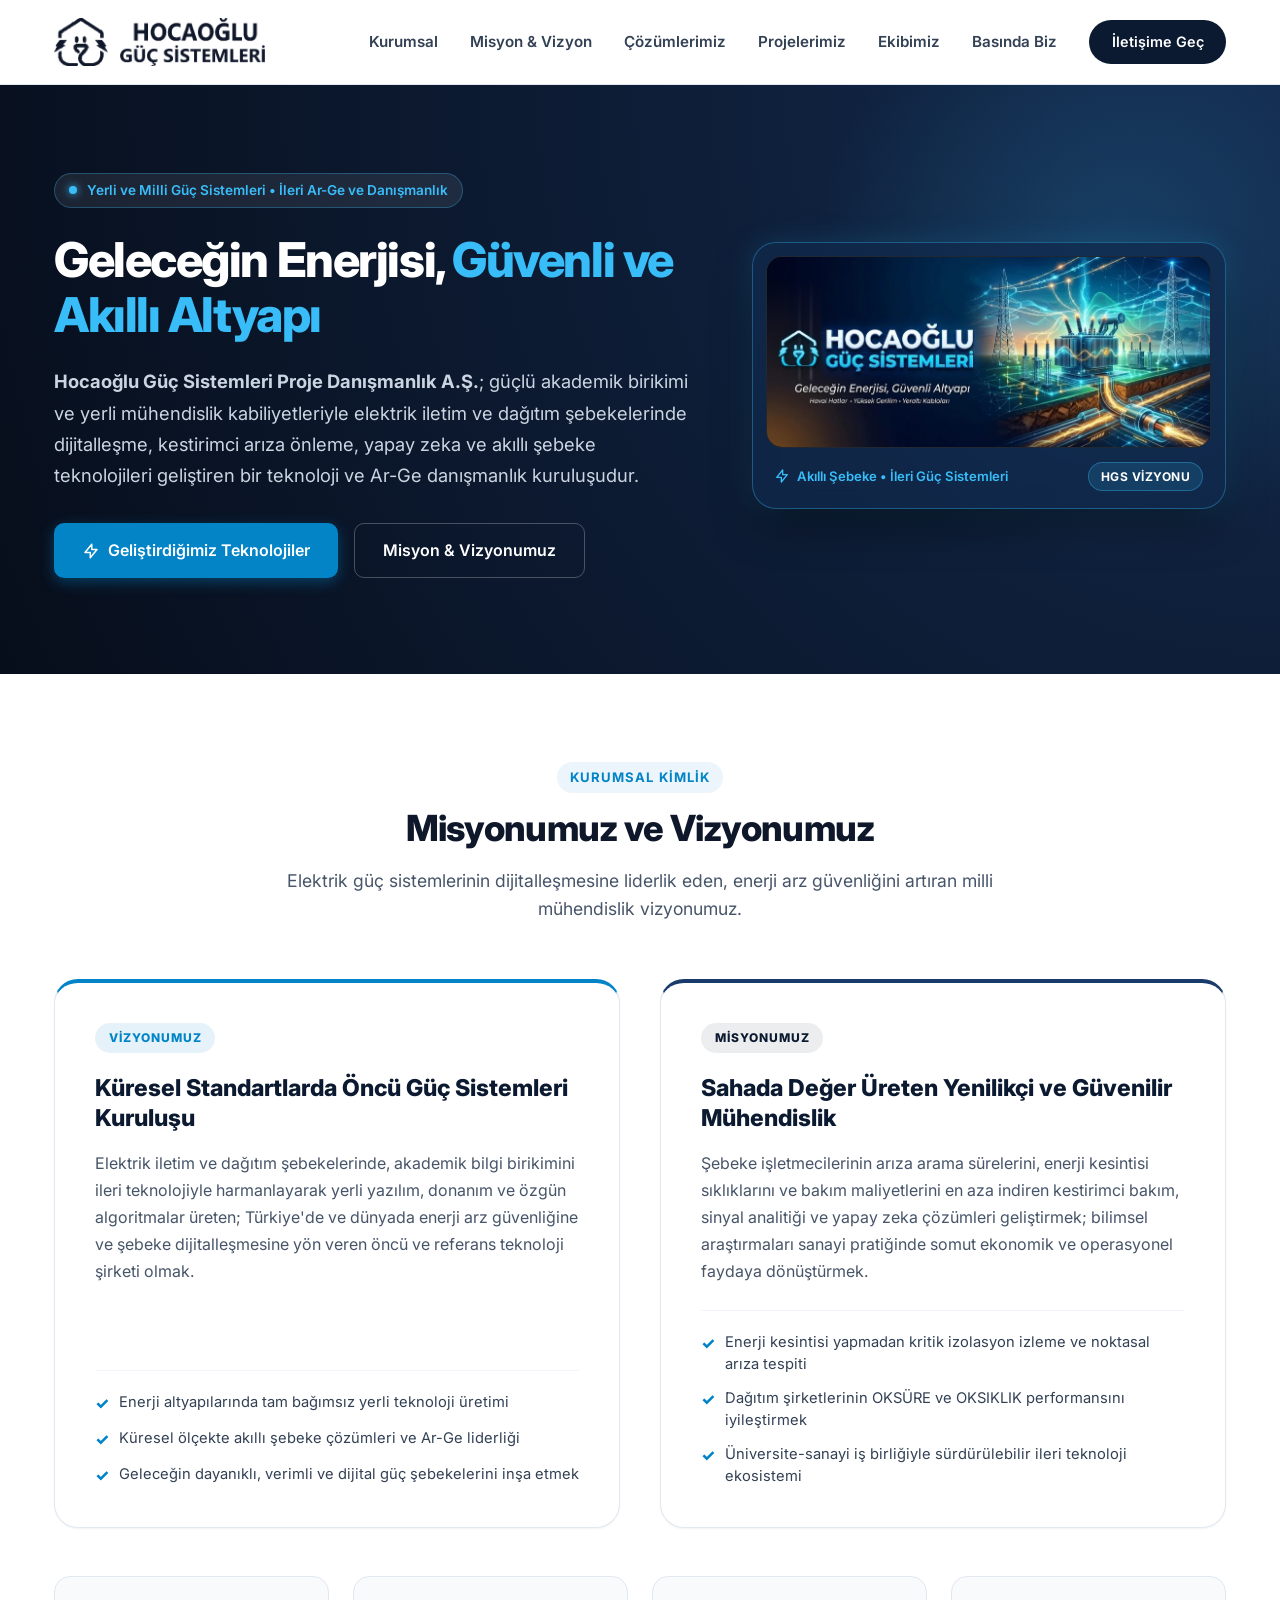
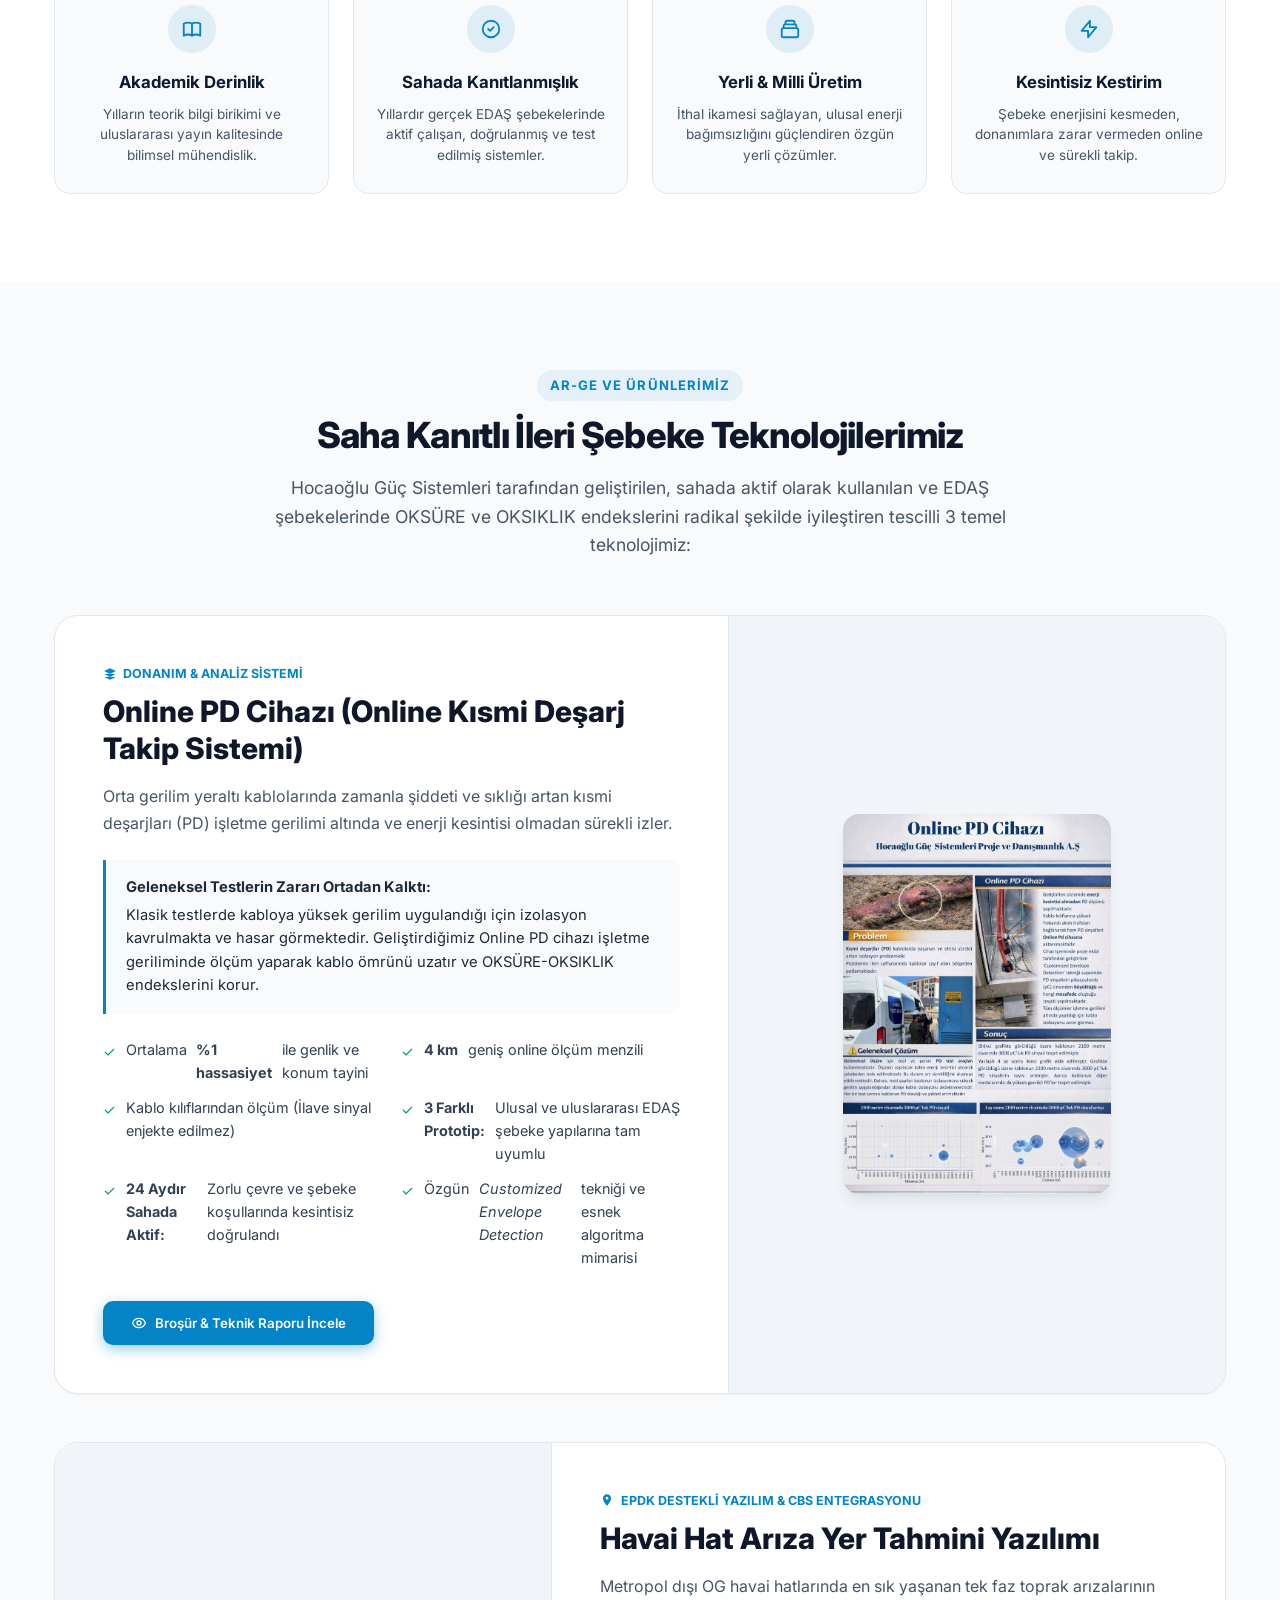
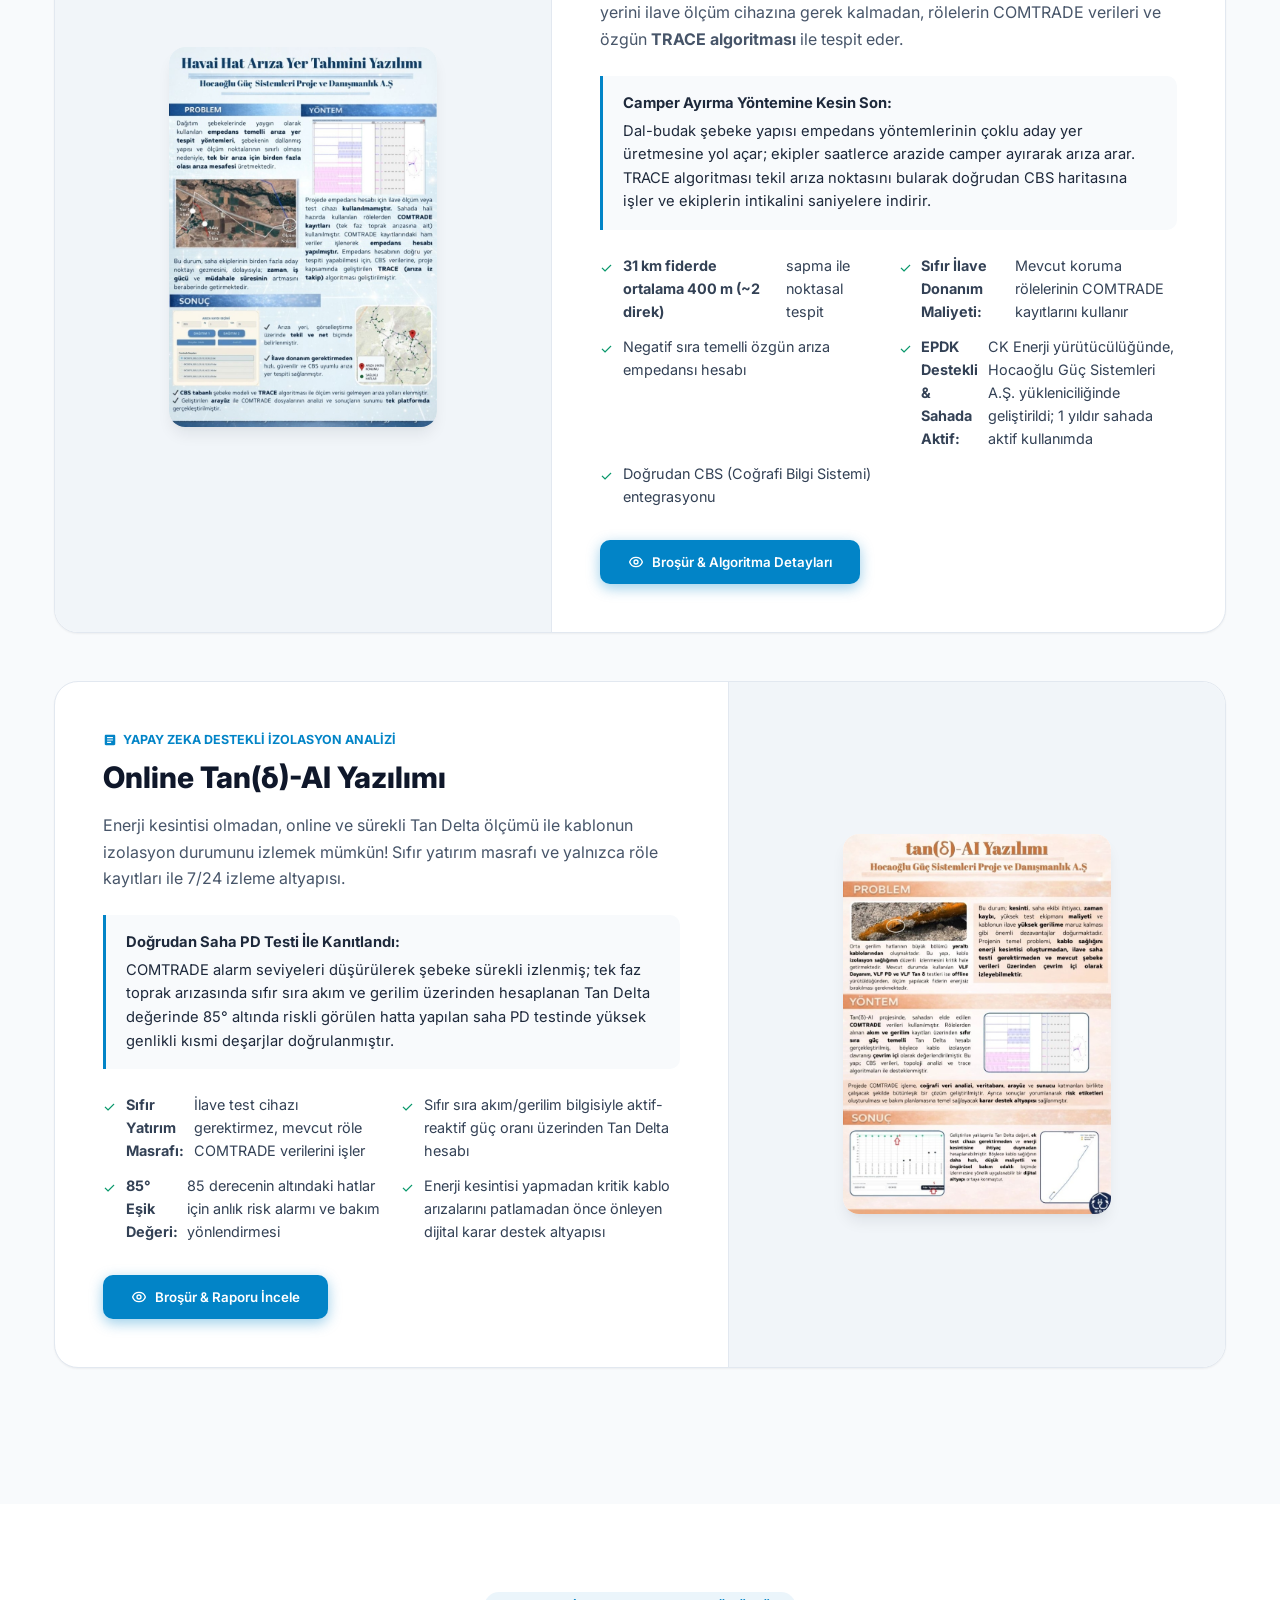
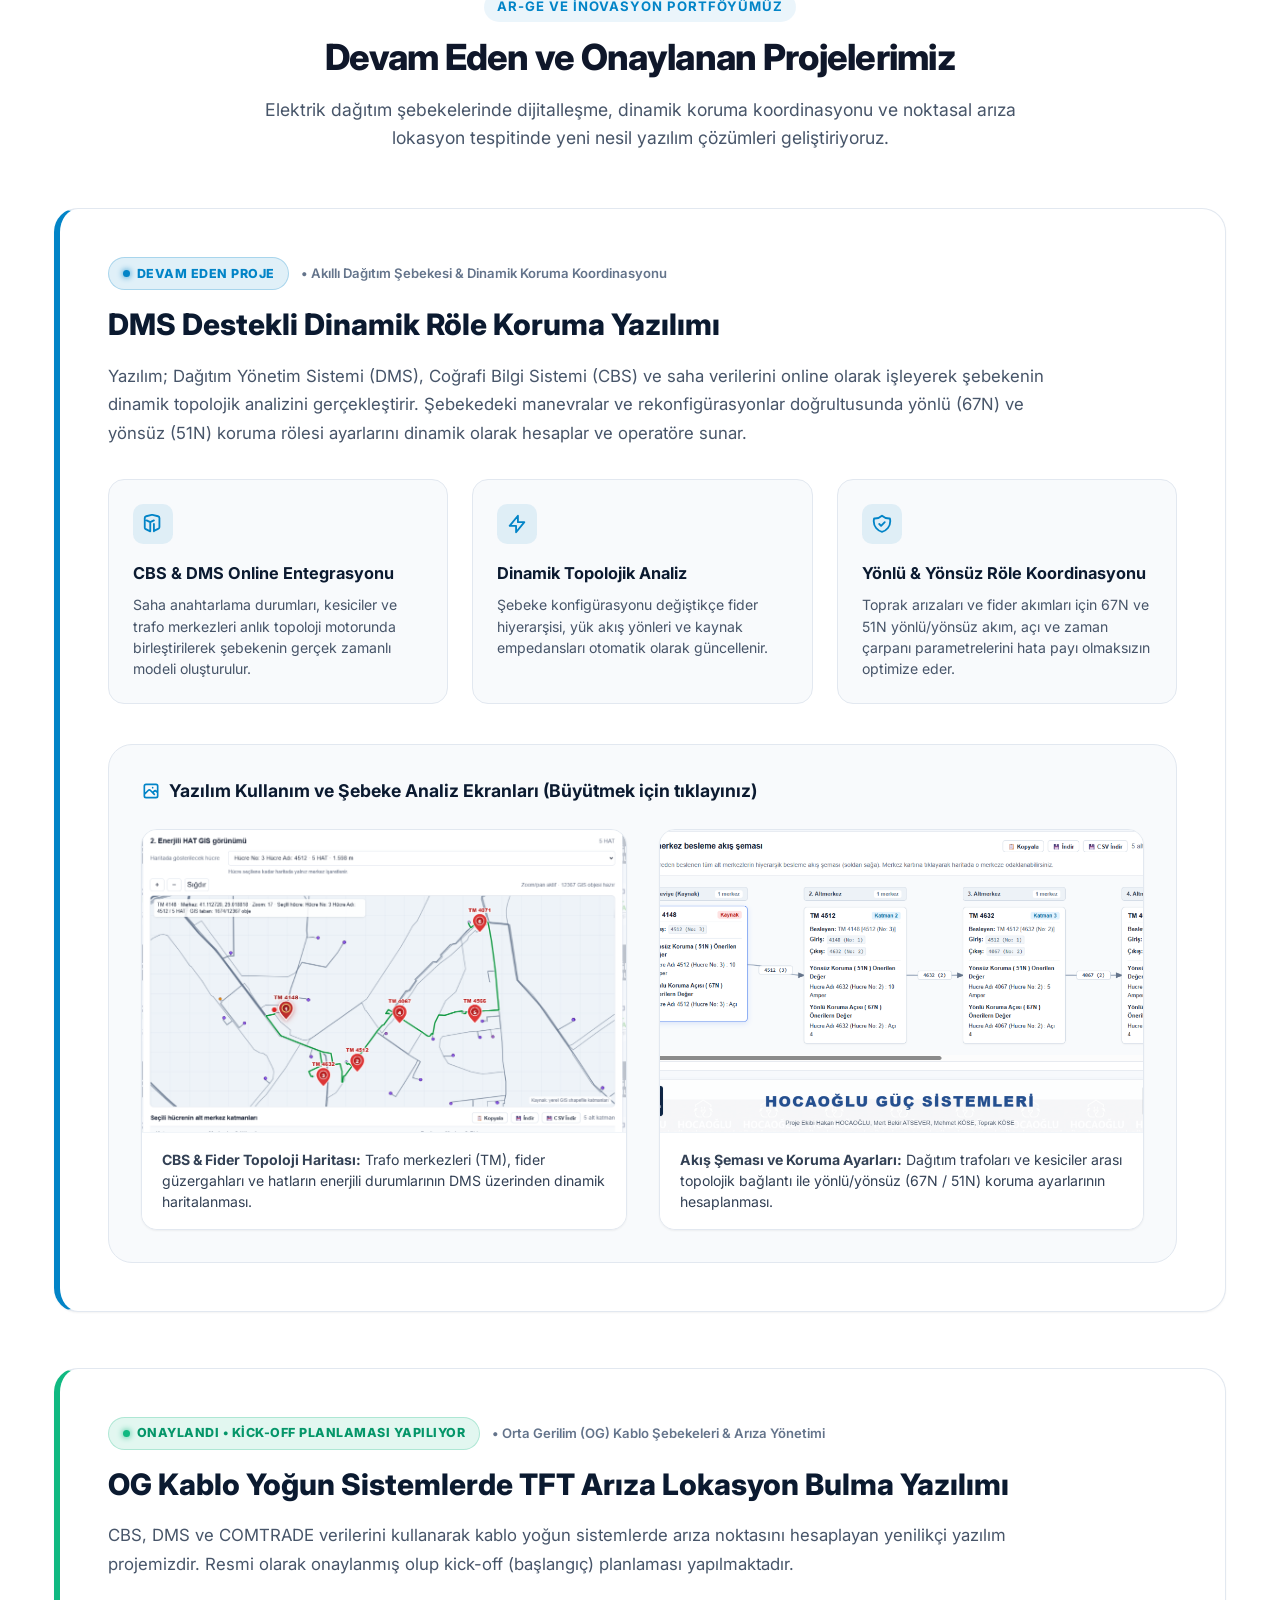
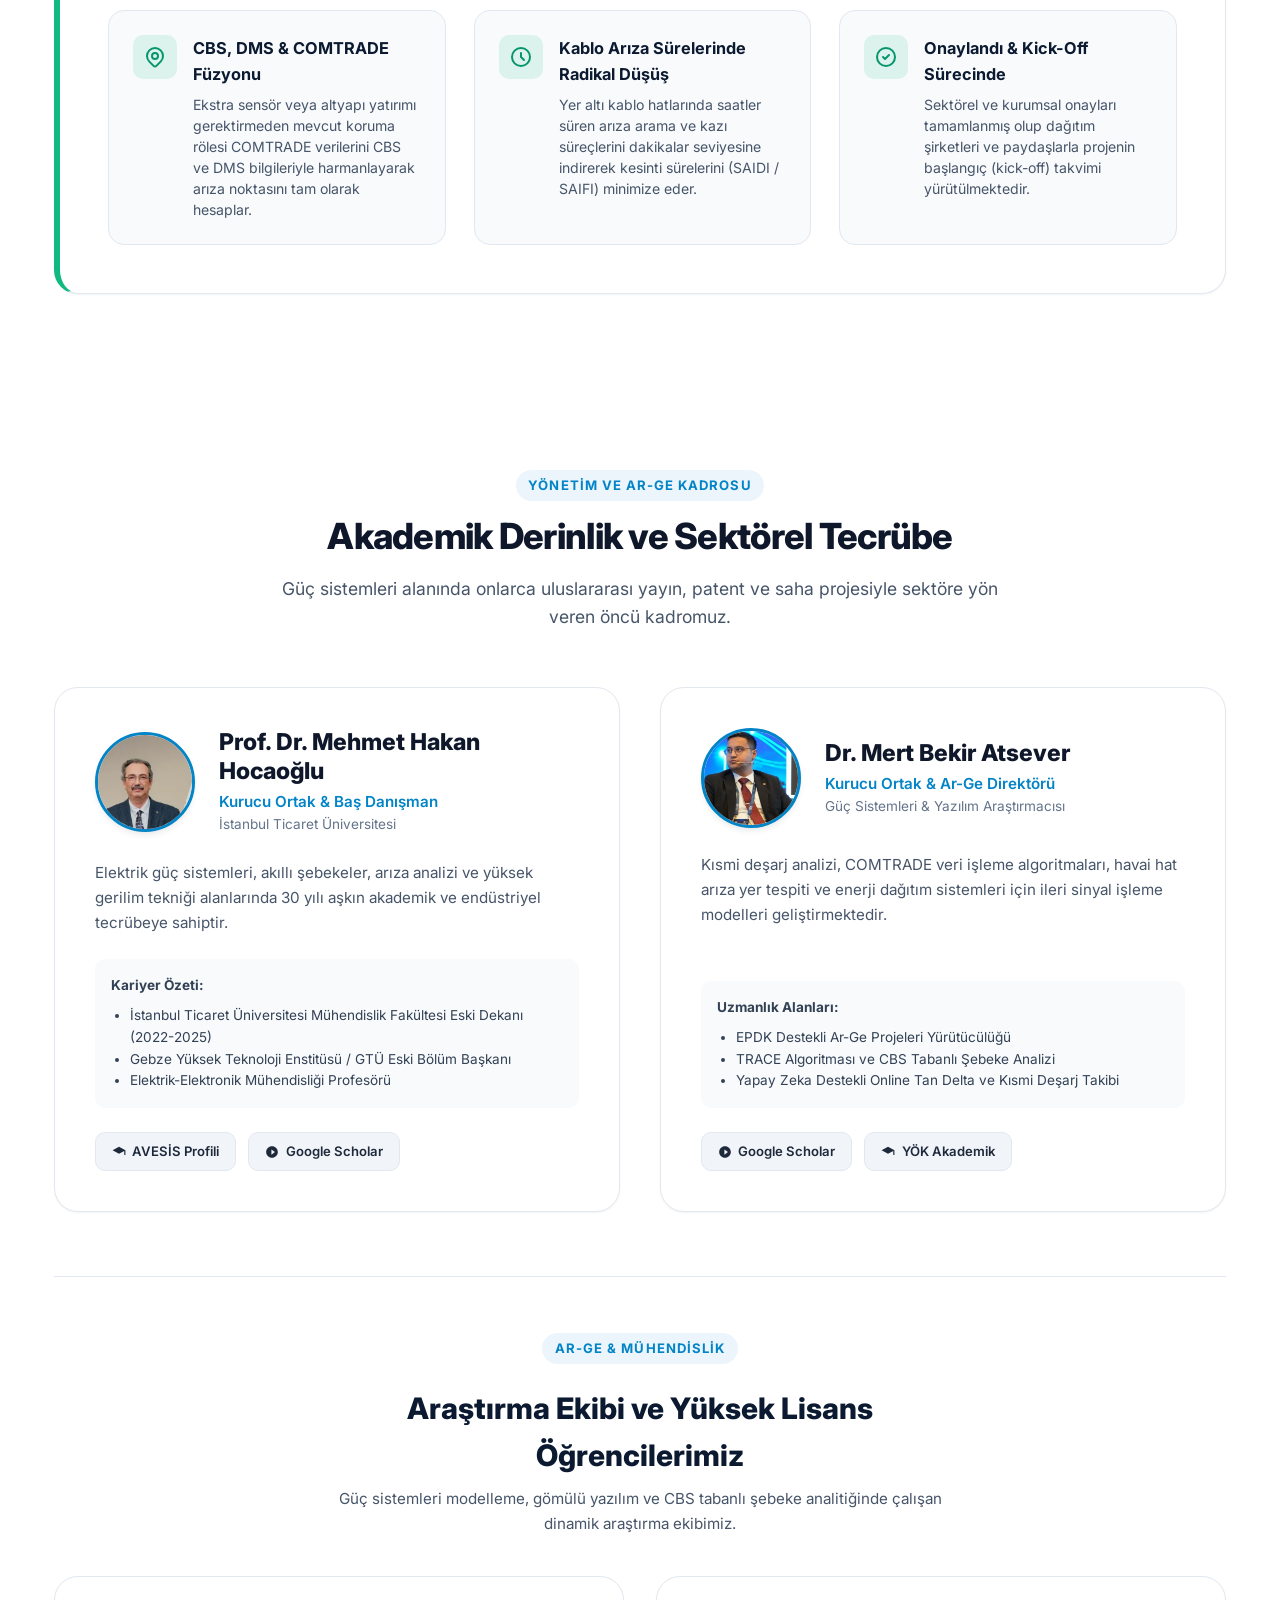
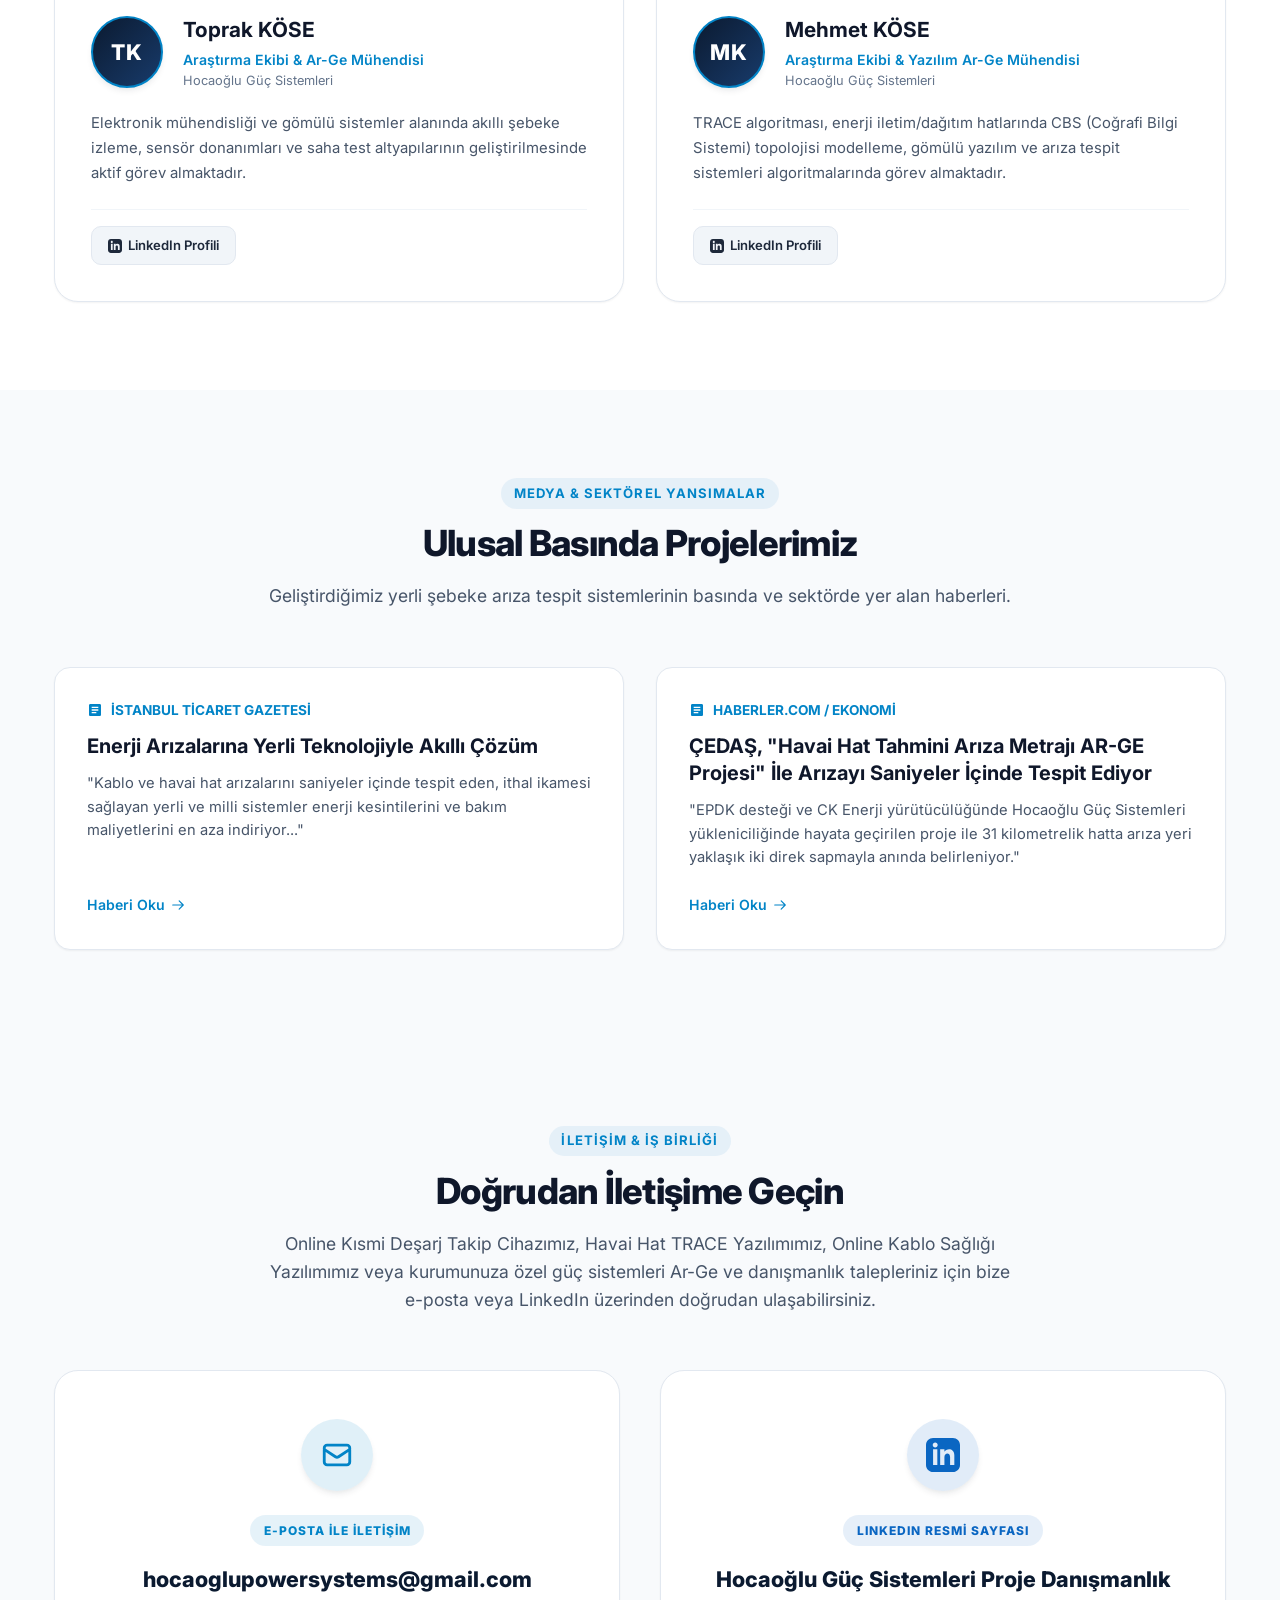
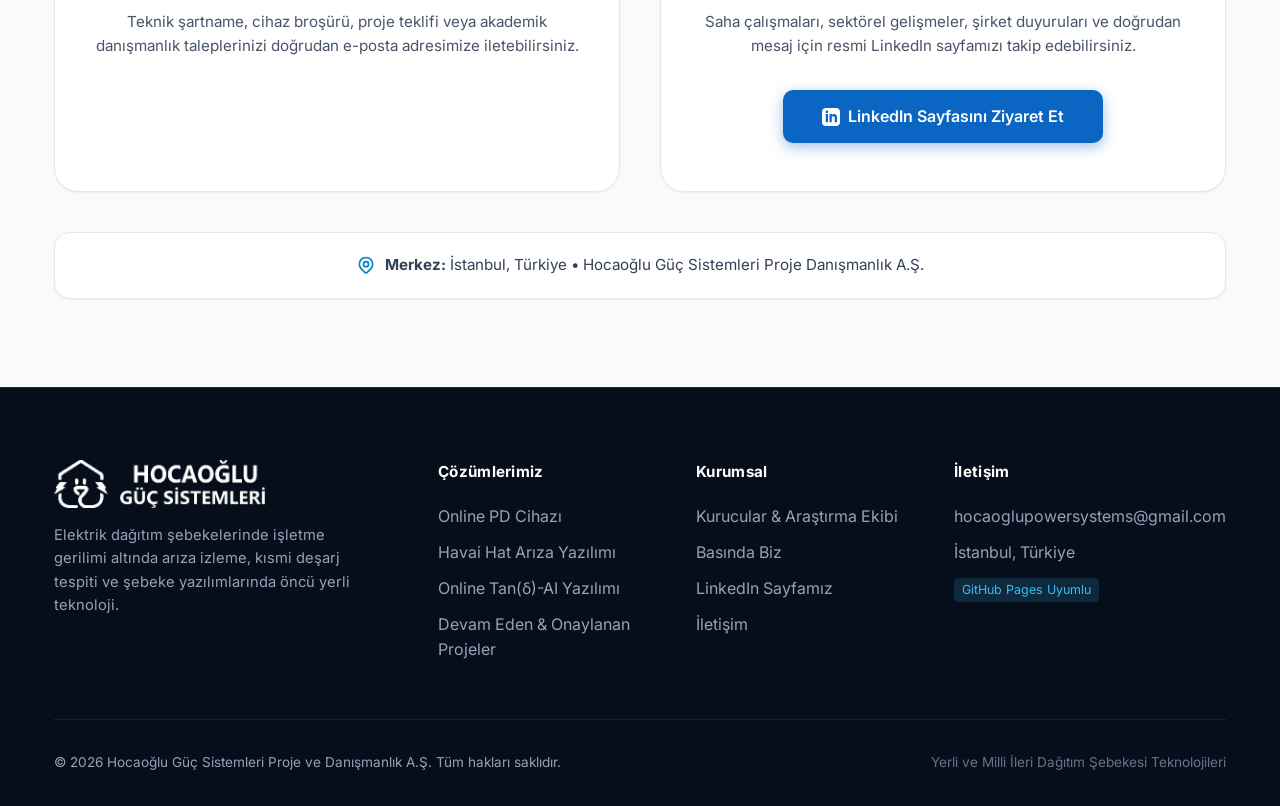
==== commit ccacd4d3: "update: Arastirma Ekibi basligi Arastirma Ekibi ve Yuksek Lisans Ogrencilerimiz olarak guncellendi" ====
--- a/index.html
+++ b/index.html
@@ -735,7 +735,7 @@
       <div class="team-subgroup">
         <div class="team-subgroup-header">
           <span class="section-tag">Ar-Ge &amp; Mühendislik</span>
-          <h3 class="team-subgroup-title">Araştırma Ekibi</h3>
+          <h3 class="team-subgroup-title">Araştırma Ekibi ve Yüksek Lisans Öğrencilerimiz</h3>
           <p class="team-subgroup-subtitle">
             Güç sistemleri modelleme, gömülü yazılım ve CBS tabanlı şebeke analitiğinde çalışan dinamik araştırma ekibimiz.
           </p>
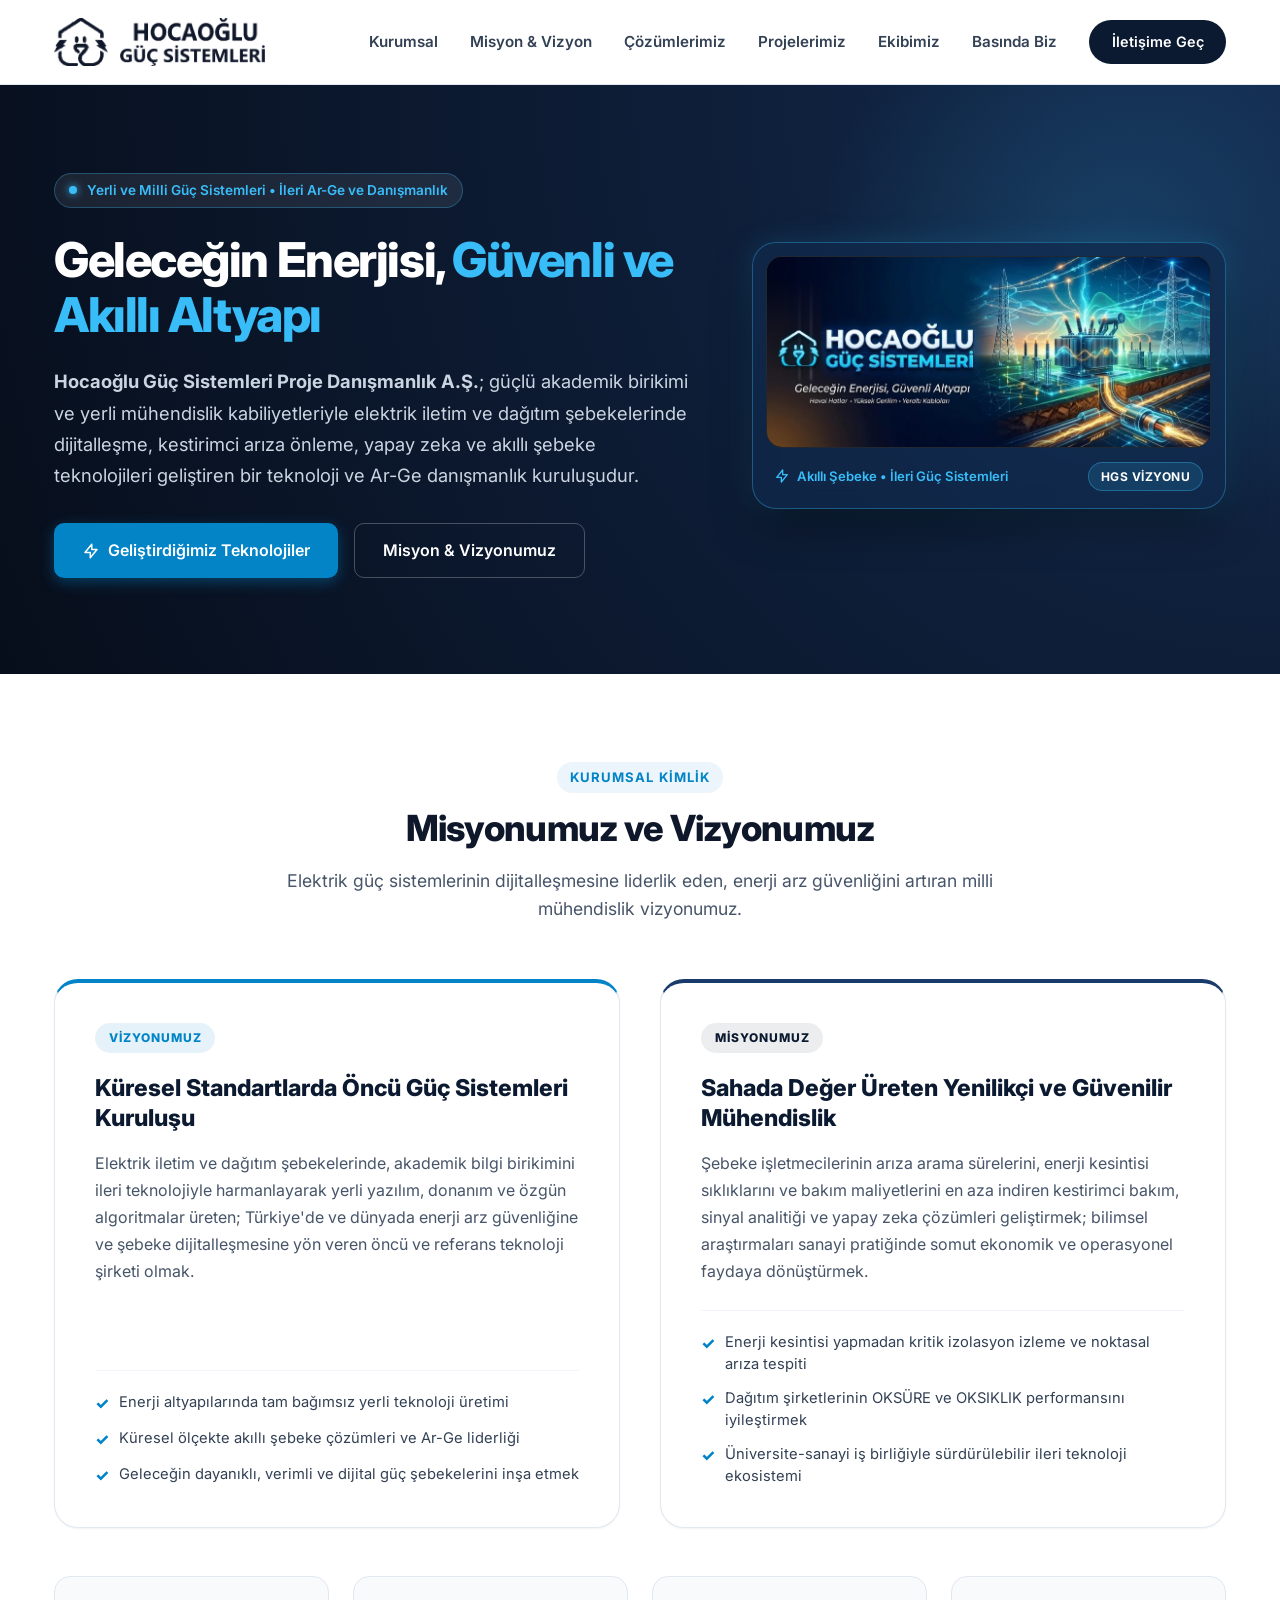
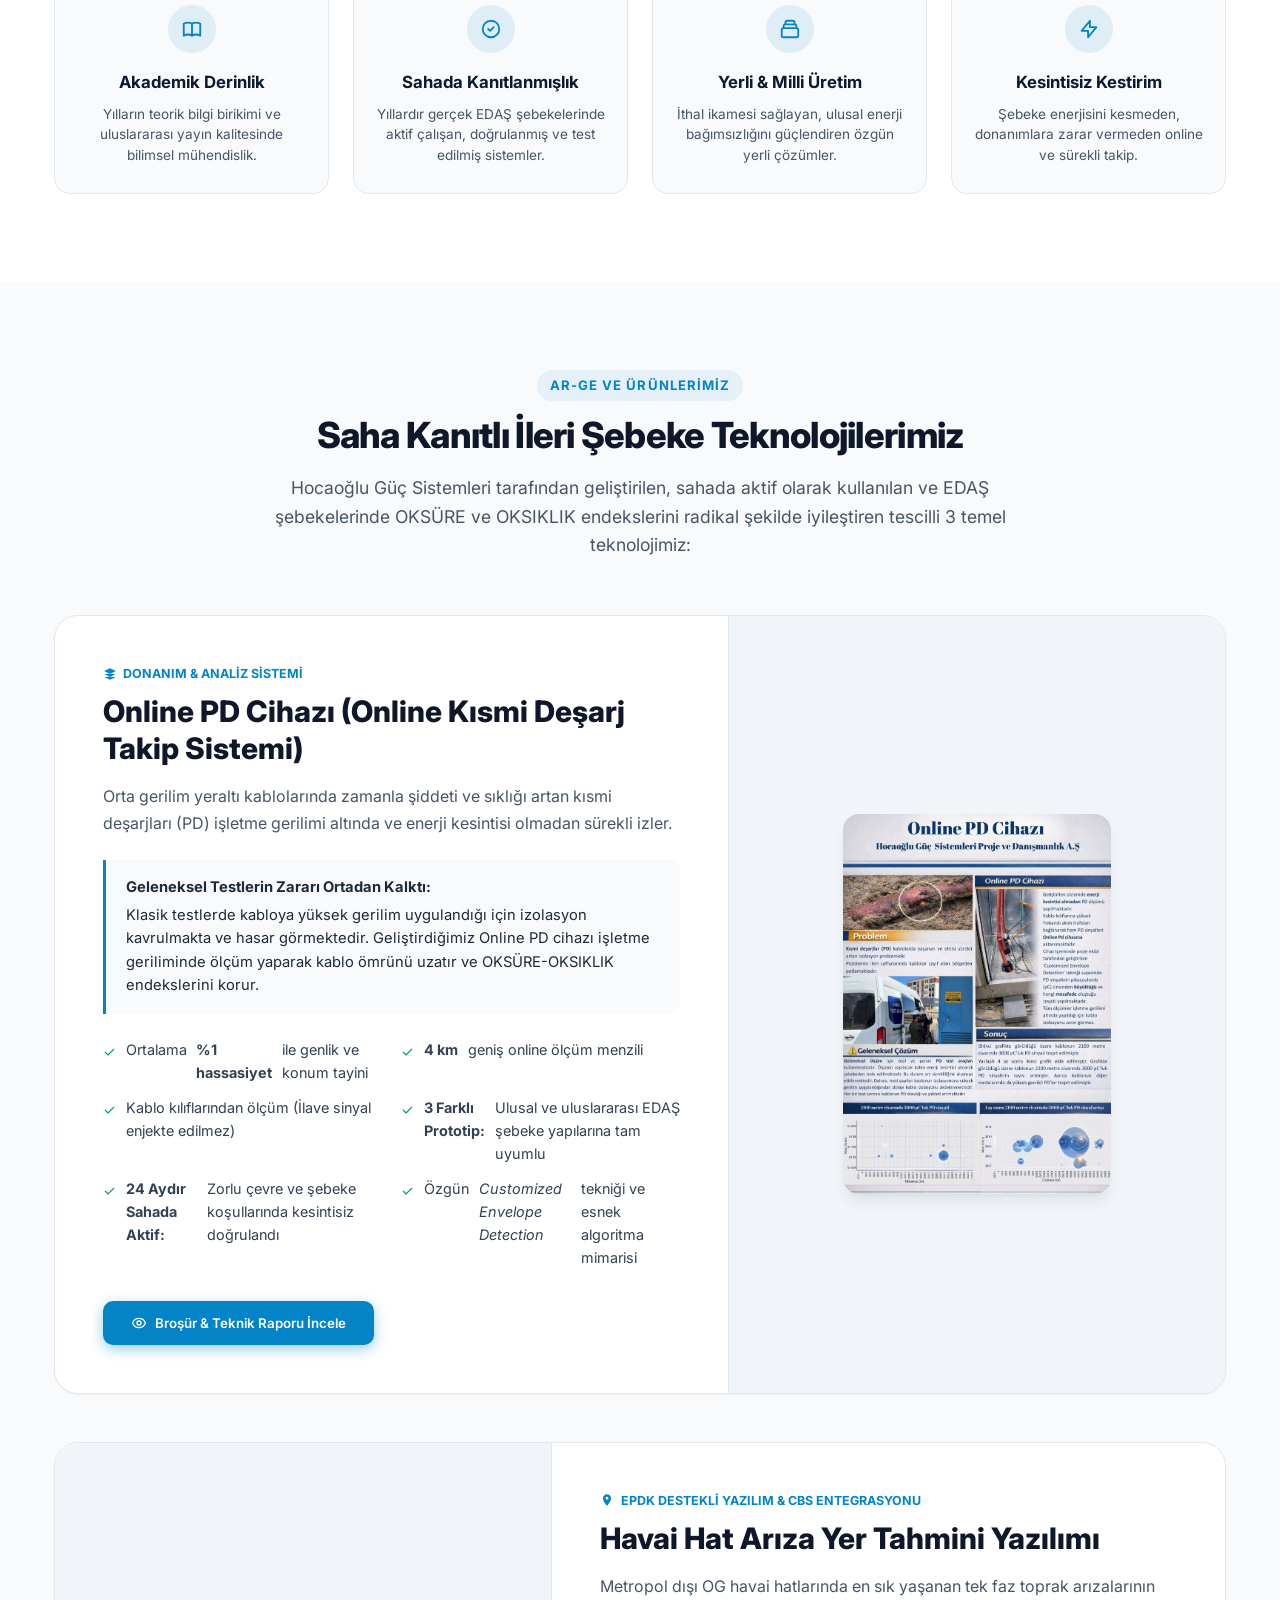
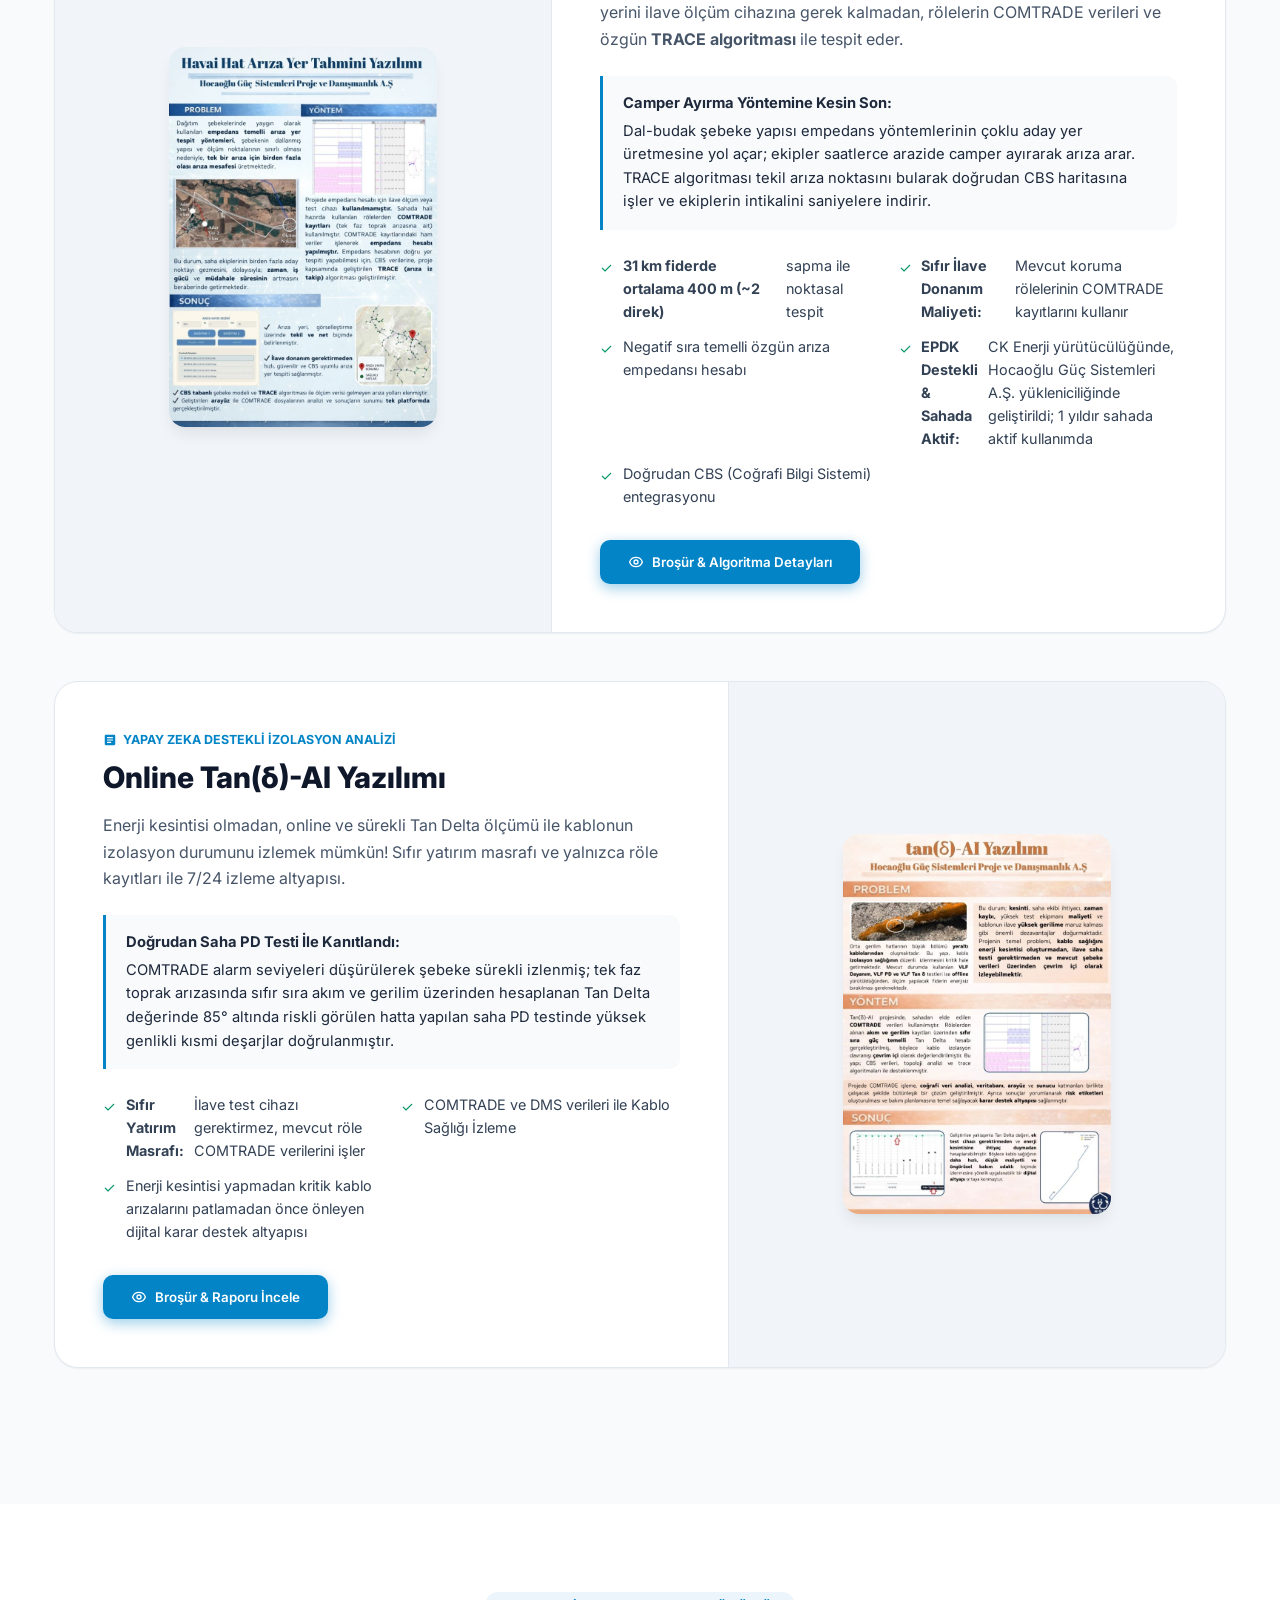
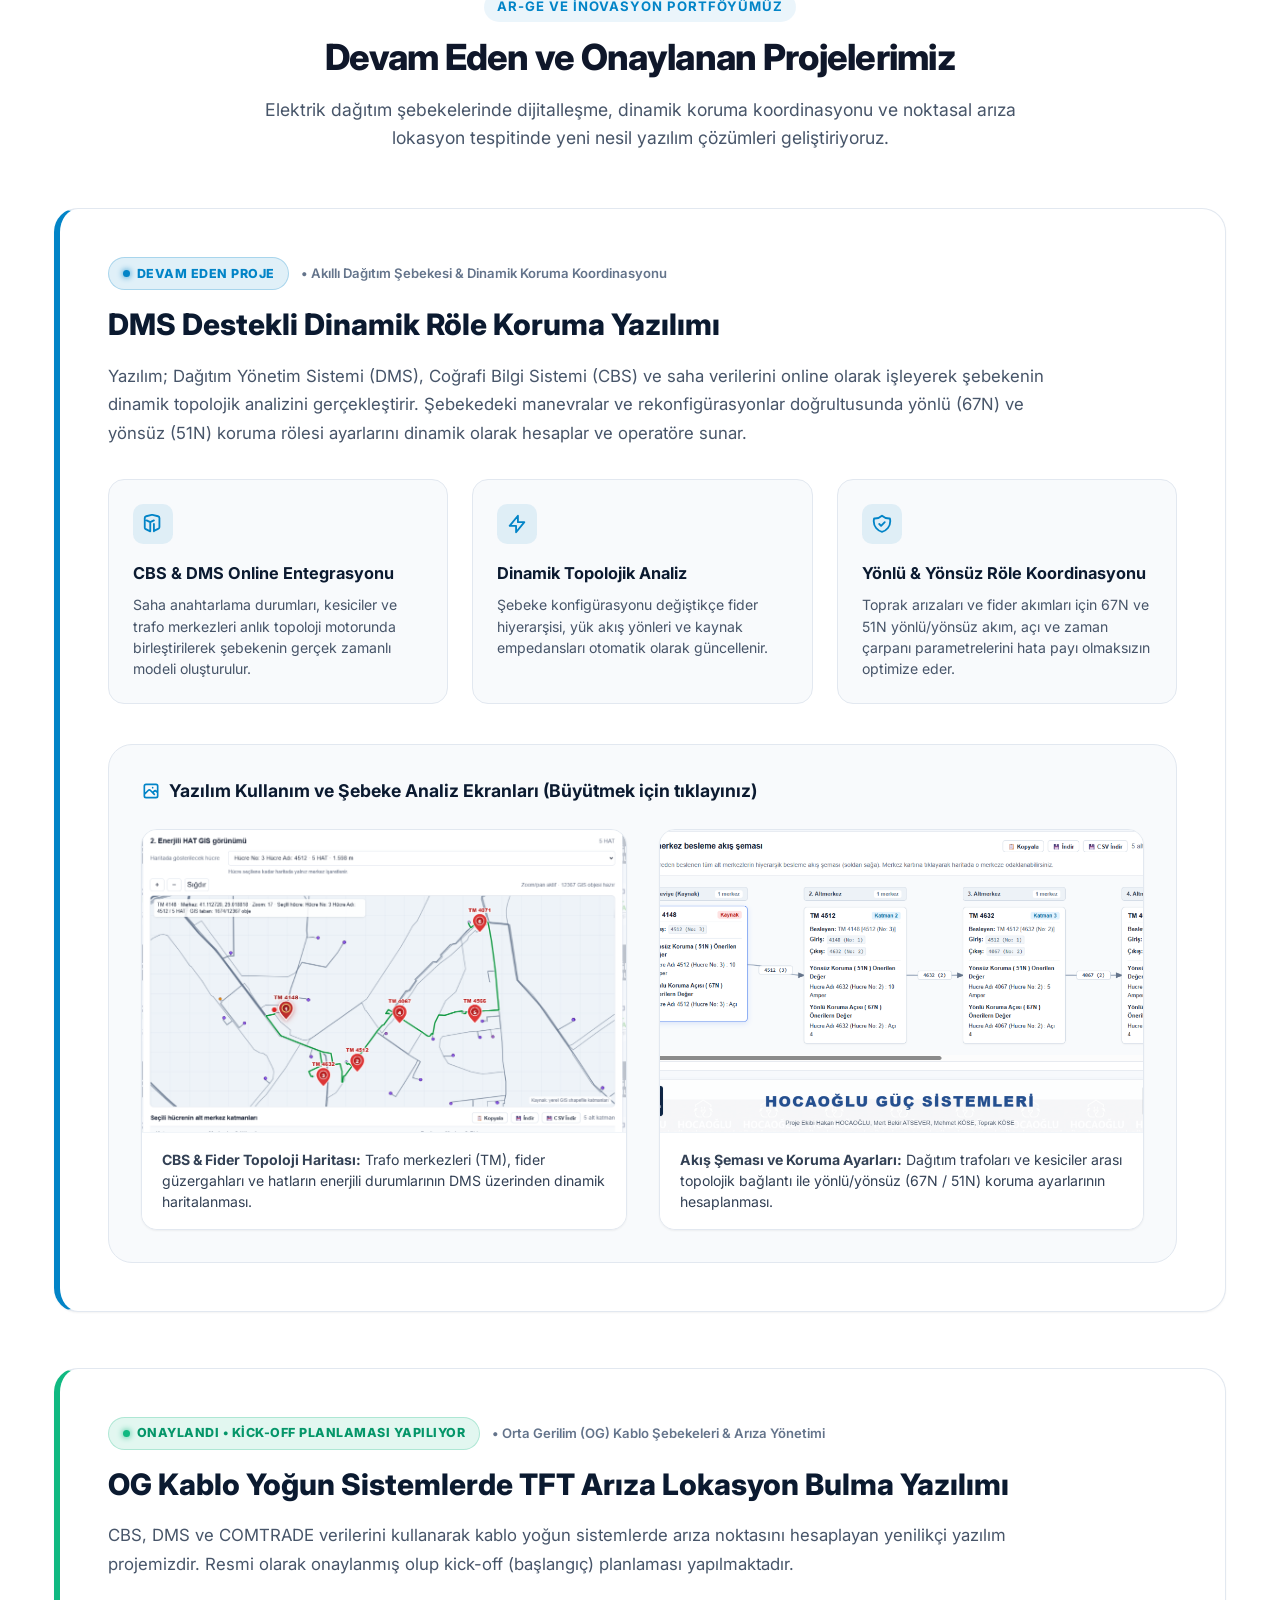
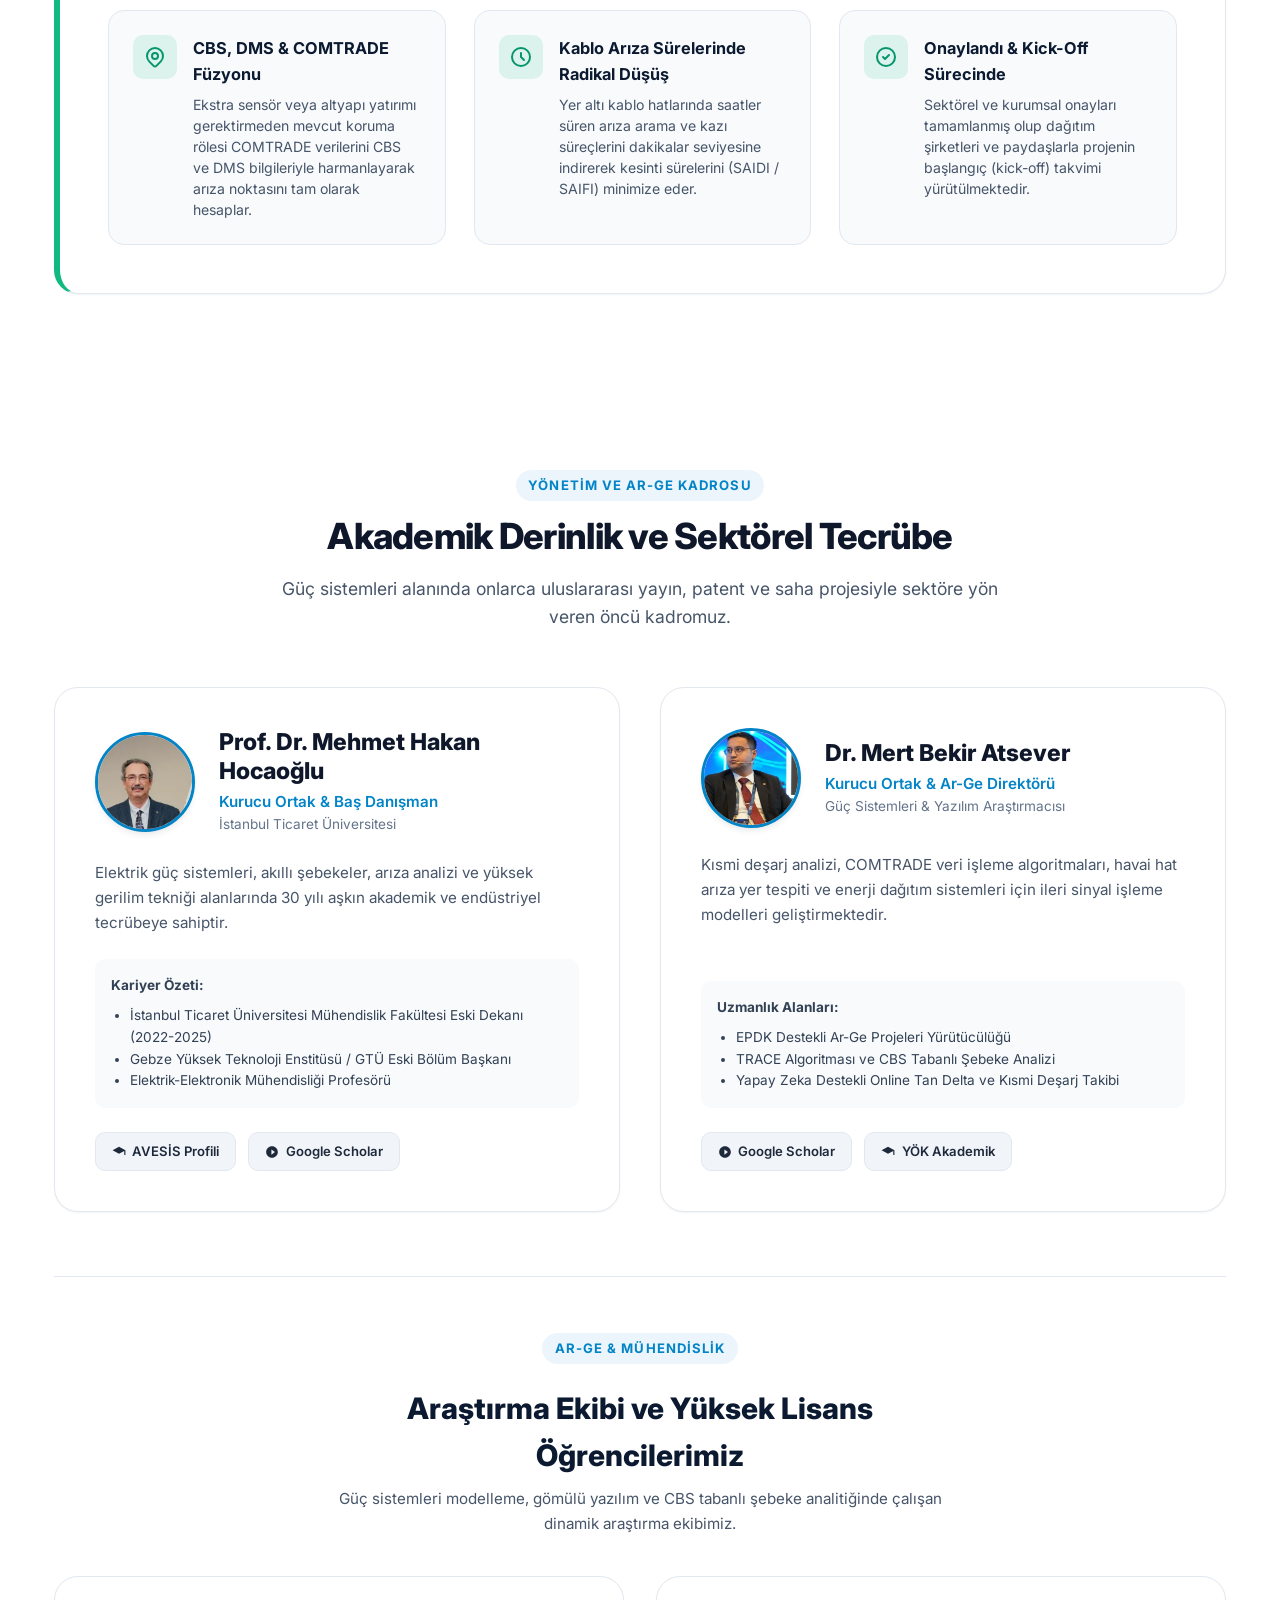
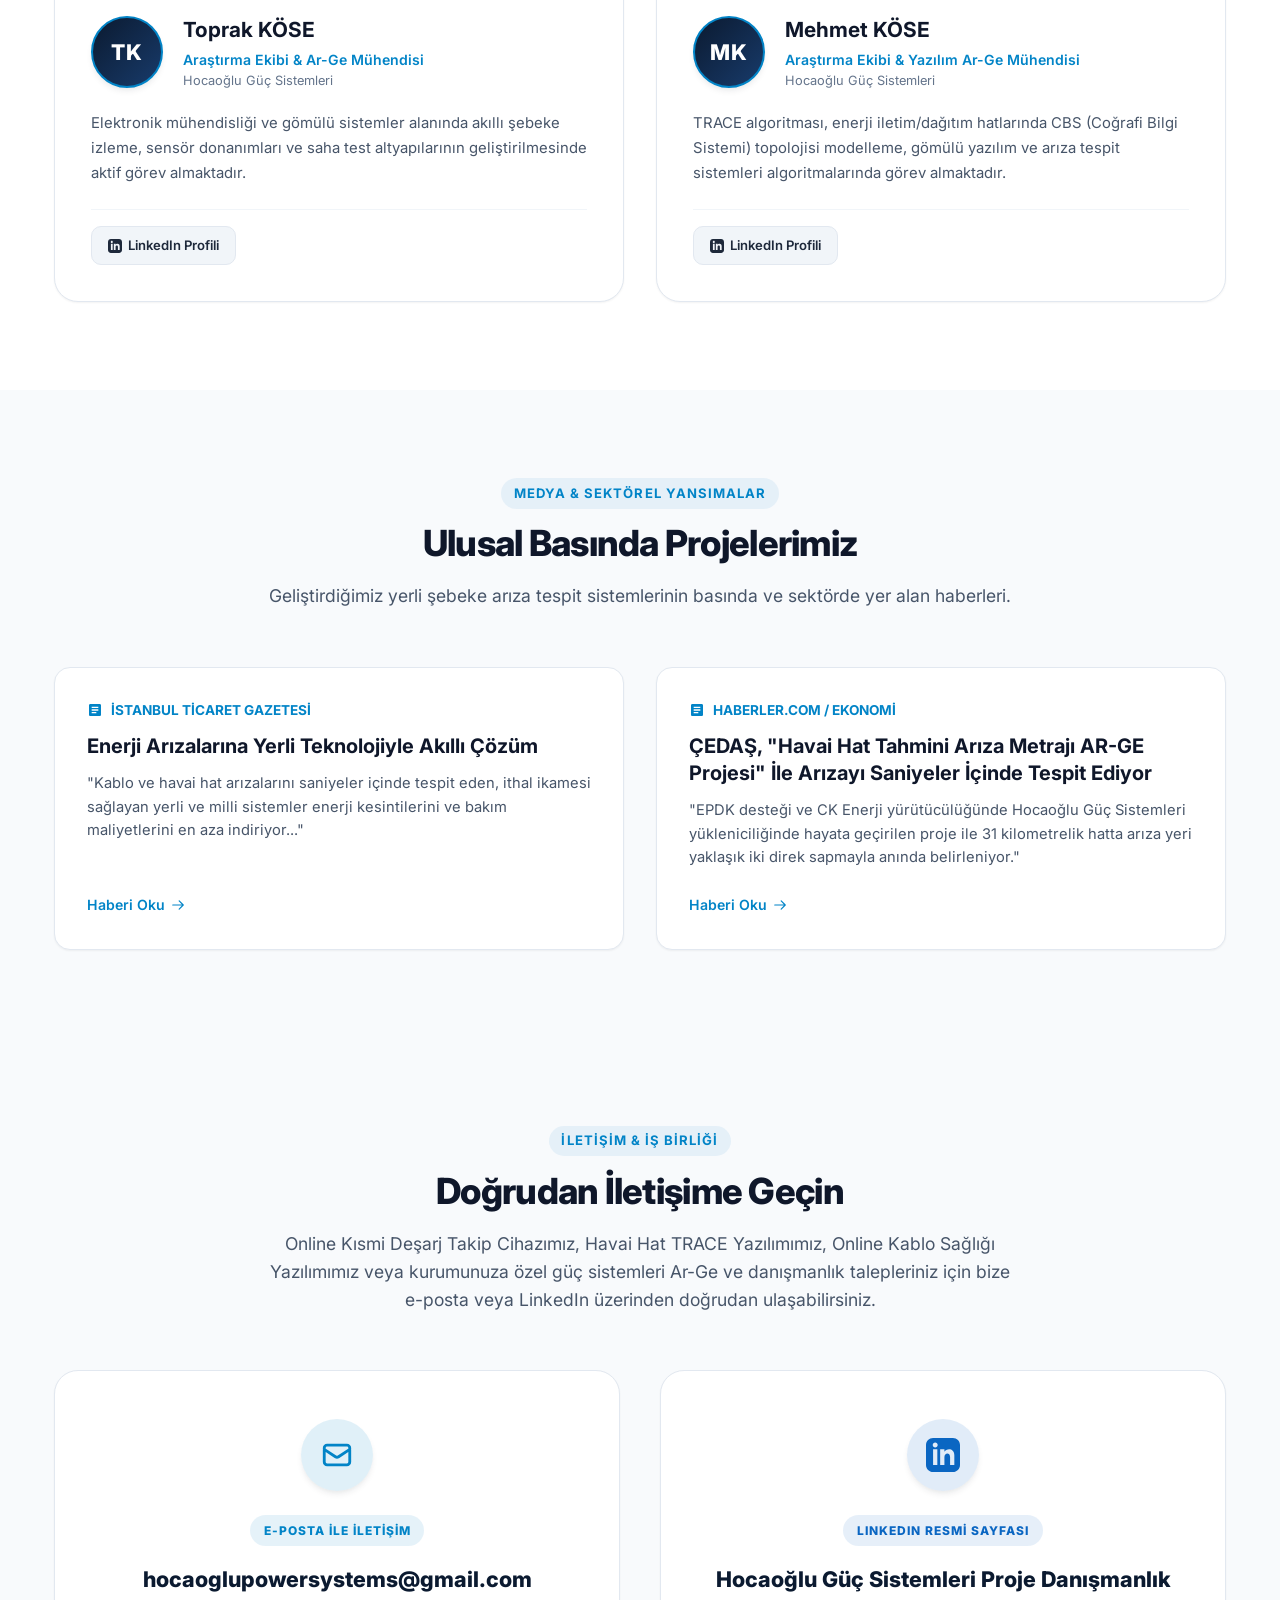
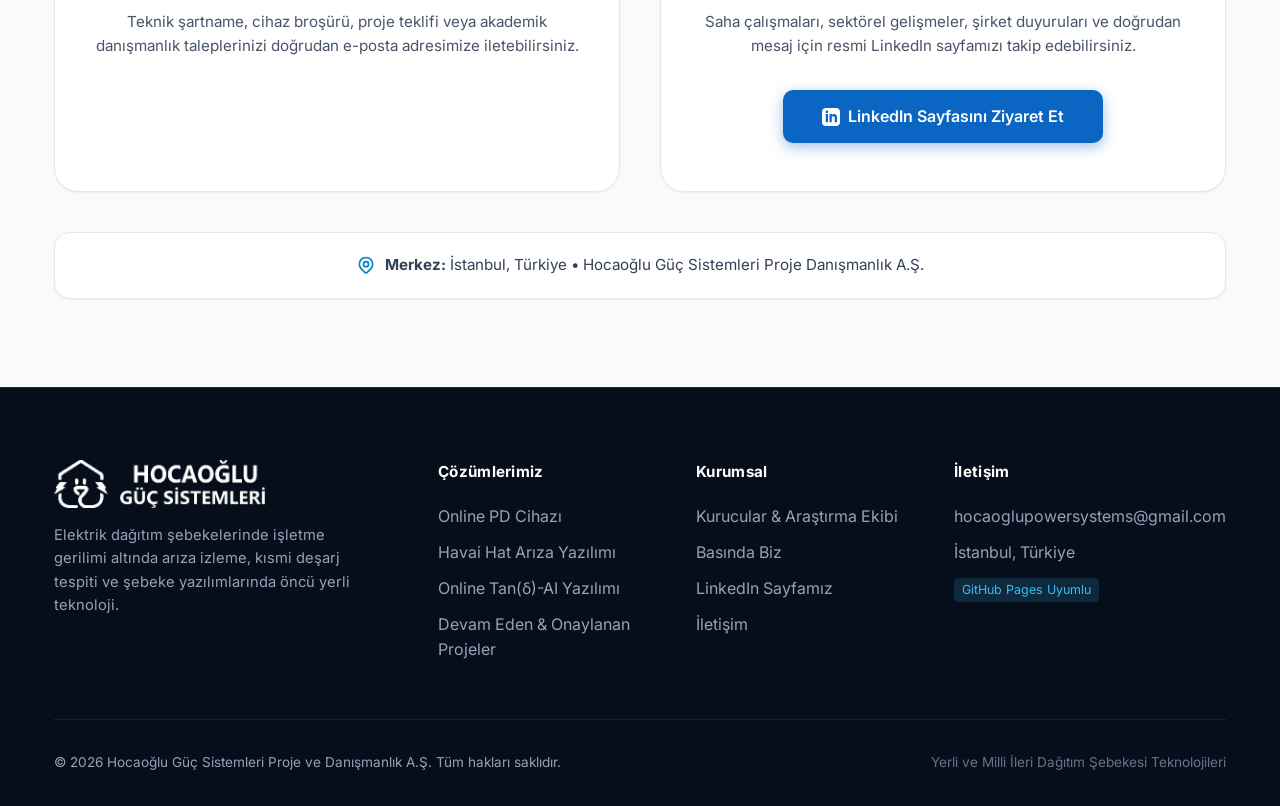
==== commit eead3575: "update: Tan Delta AI urun ozellikleri COMTRADE ve DMS kablo sagligi izleme olarak guncellendi" ====
--- a/index.html
+++ b/index.html
@@ -435,11 +435,7 @@
               </li>
               <li class="product-feature-item">
                 <span class="feature-check-icon">✓</span>
-                Sıfır sıra akım/gerilim bilgisiyle aktif-reaktif güç oranı üzerinden Tan Delta hesabı
-              </li>
-              <li class="product-feature-item">
-                <span class="feature-check-icon">✓</span>
-                <strong>85° Eşik Değeri:</strong> 85 derecenin altındaki hatlar için anlık risk alarmı ve bakım yönlendirmesi
+                COMTRADE ve DMS verileri ile Kablo Sağlığı İzleme
               </li>
               <li class="product-feature-item">
                 <span class="feature-check-icon">✓</span>
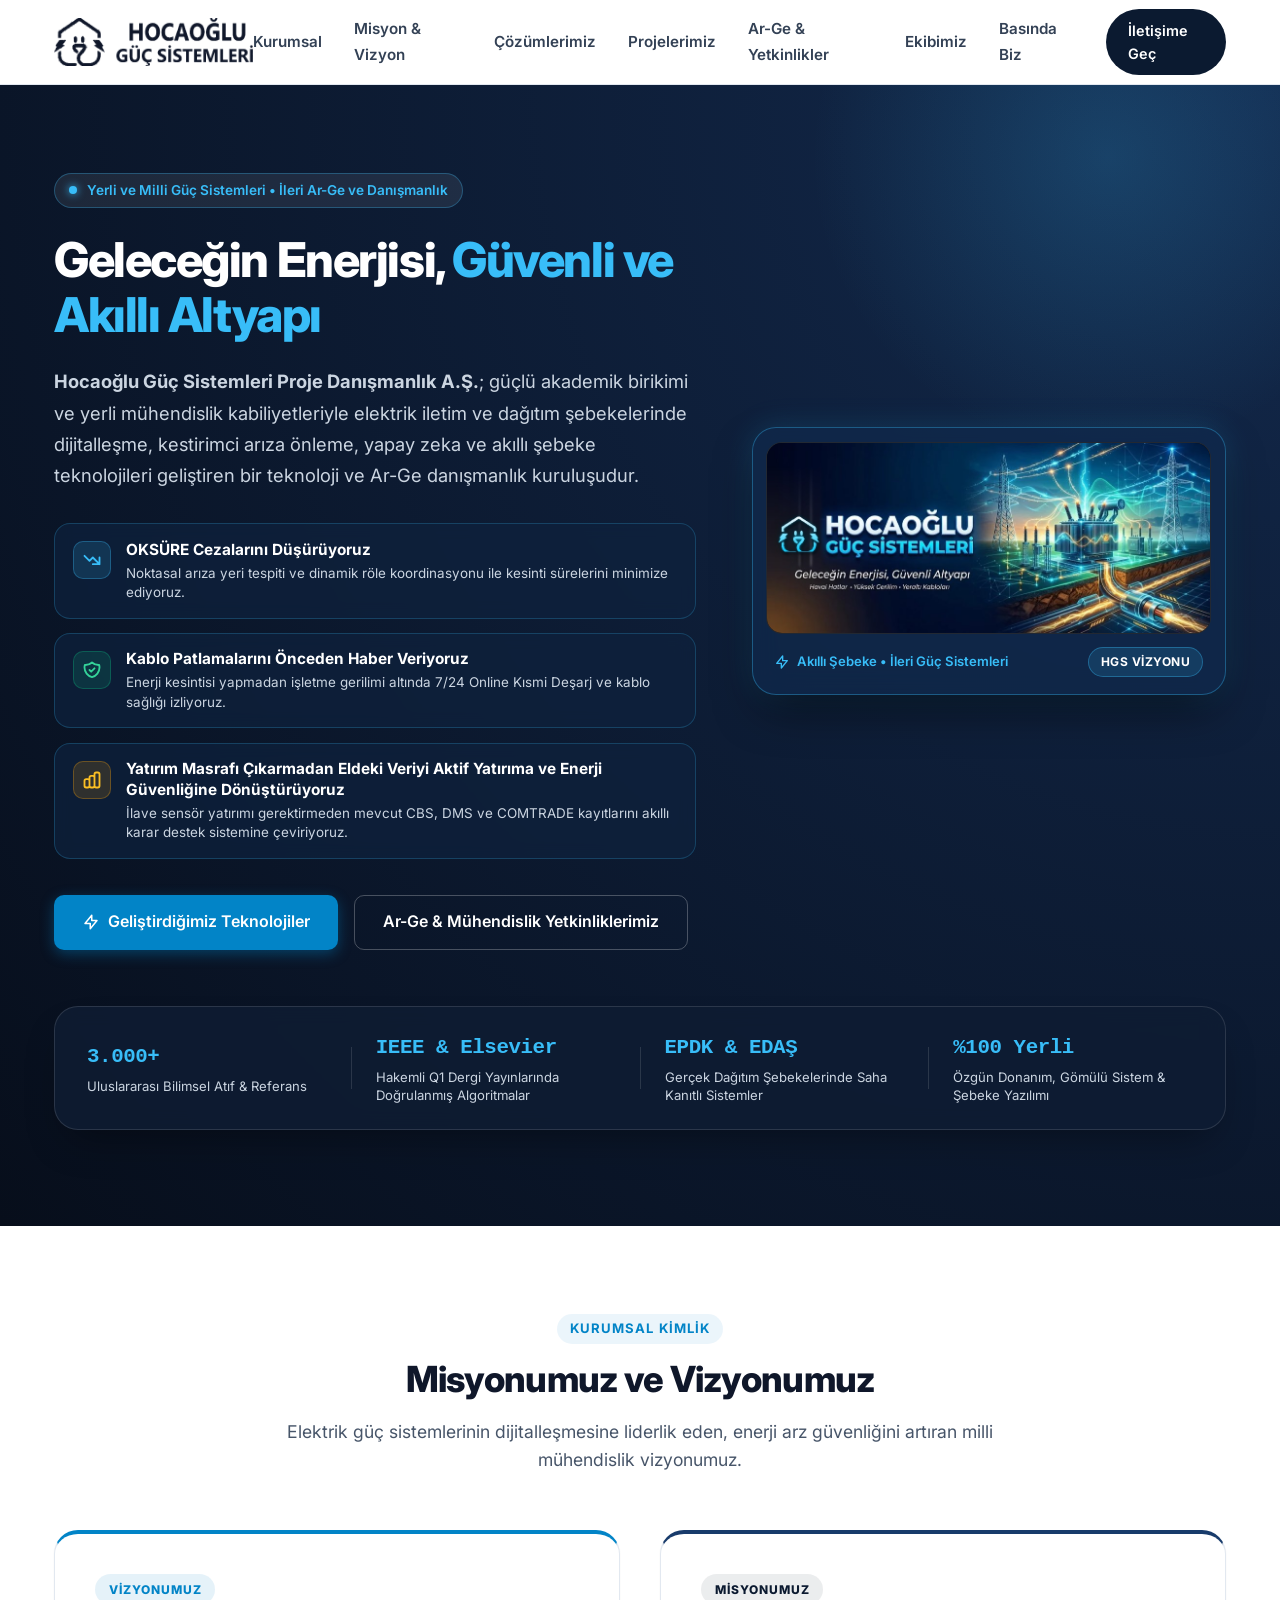
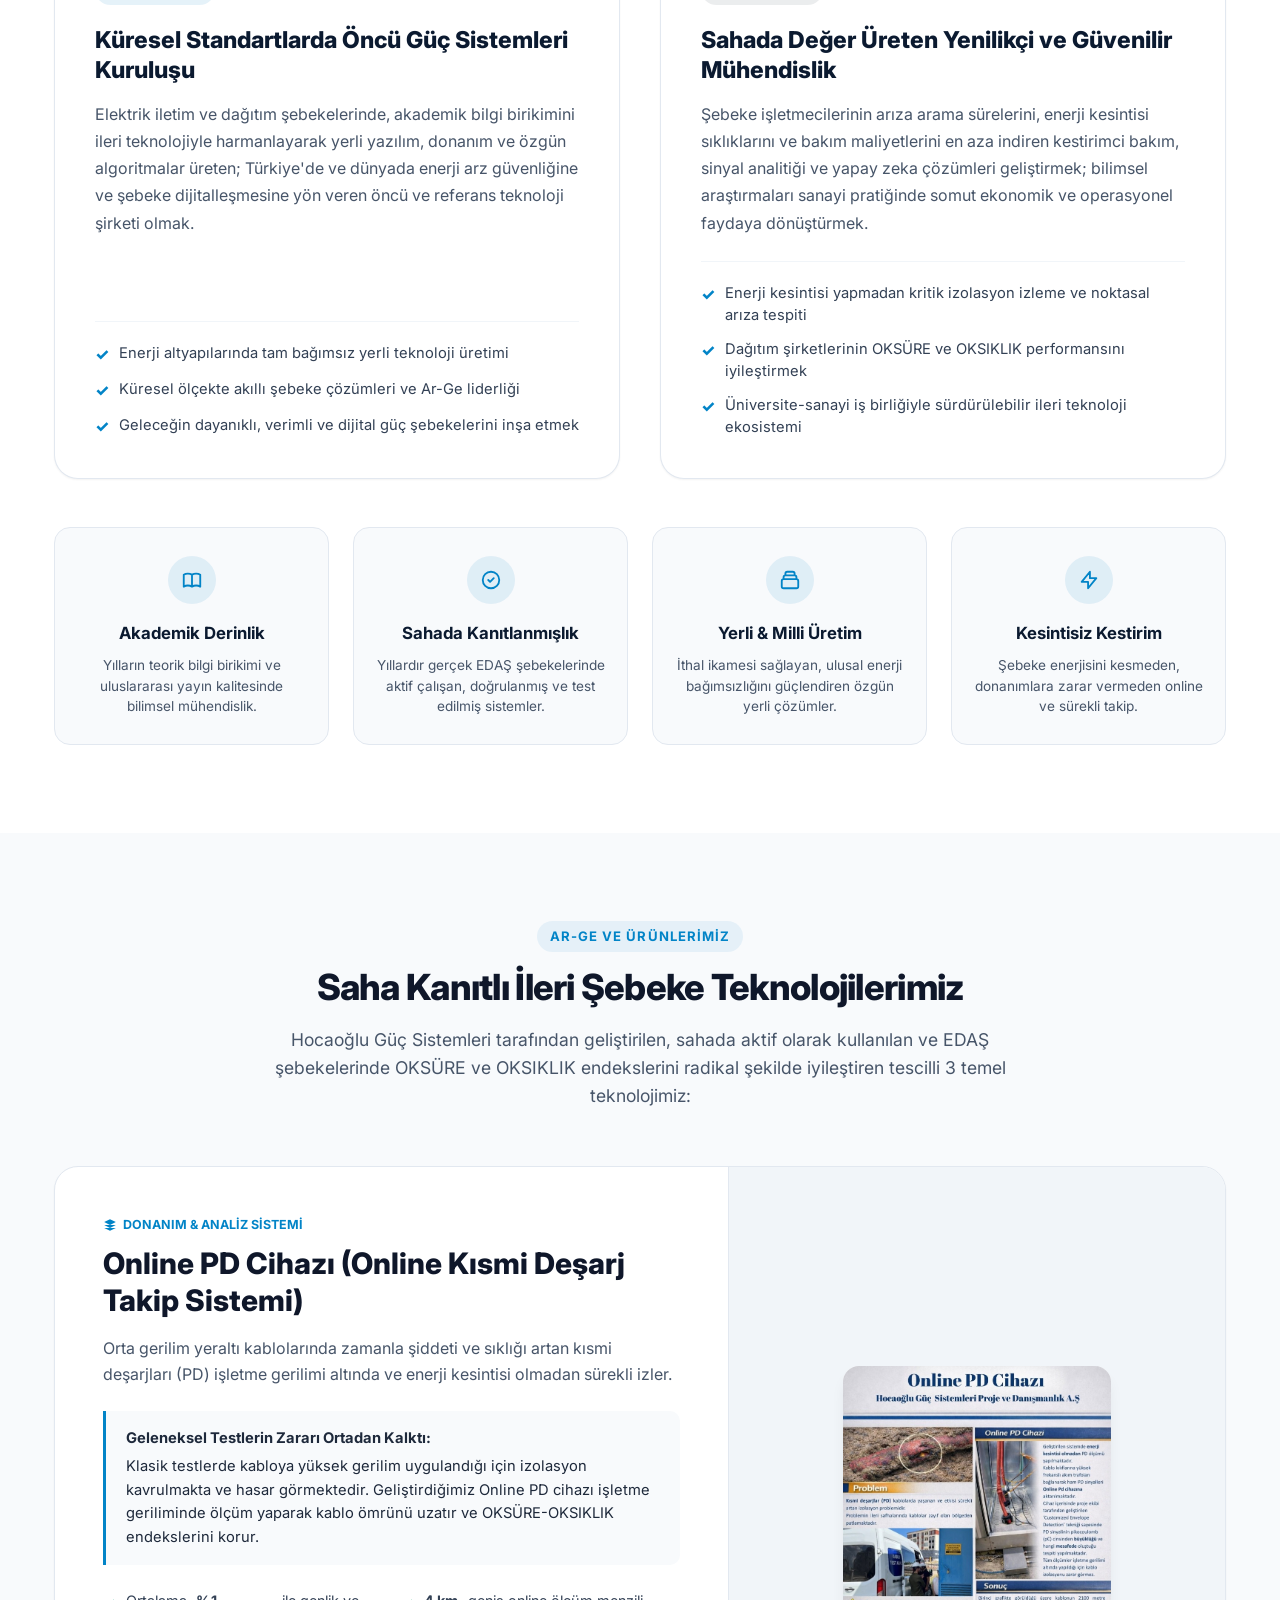
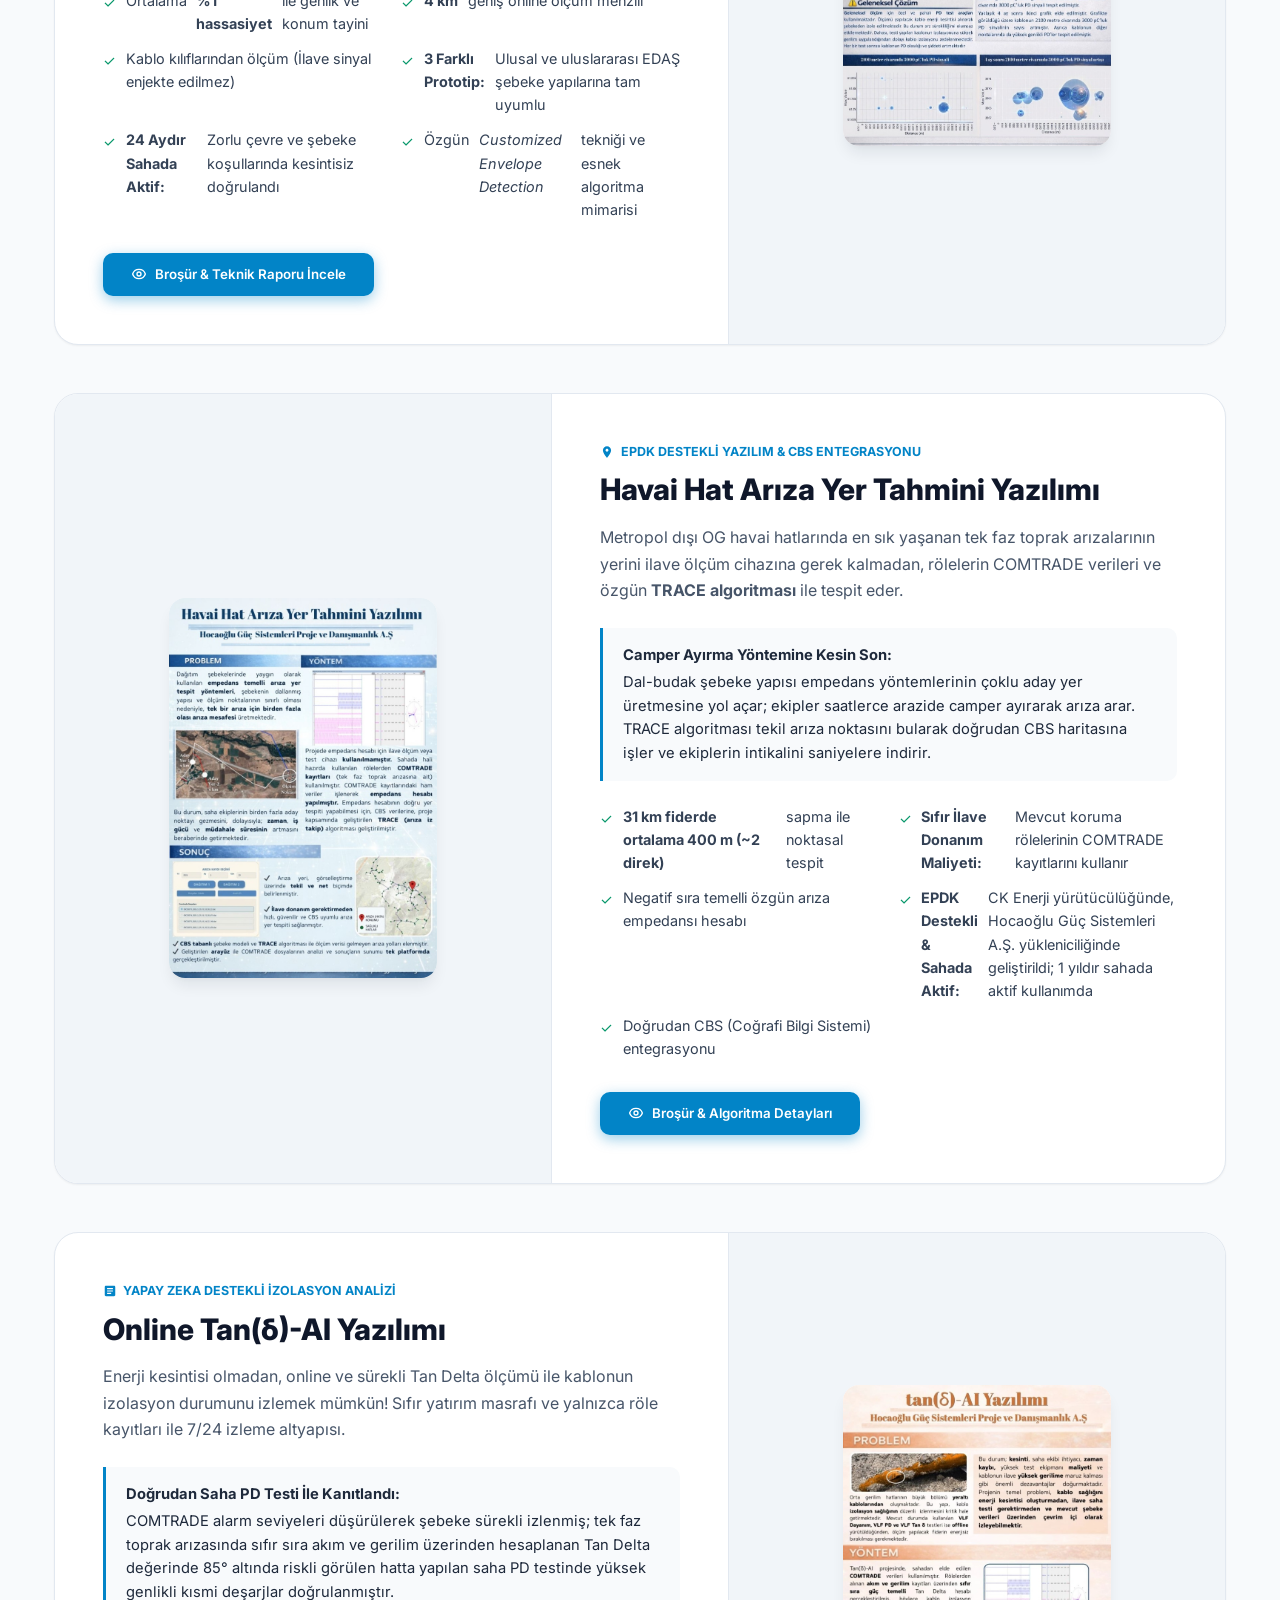
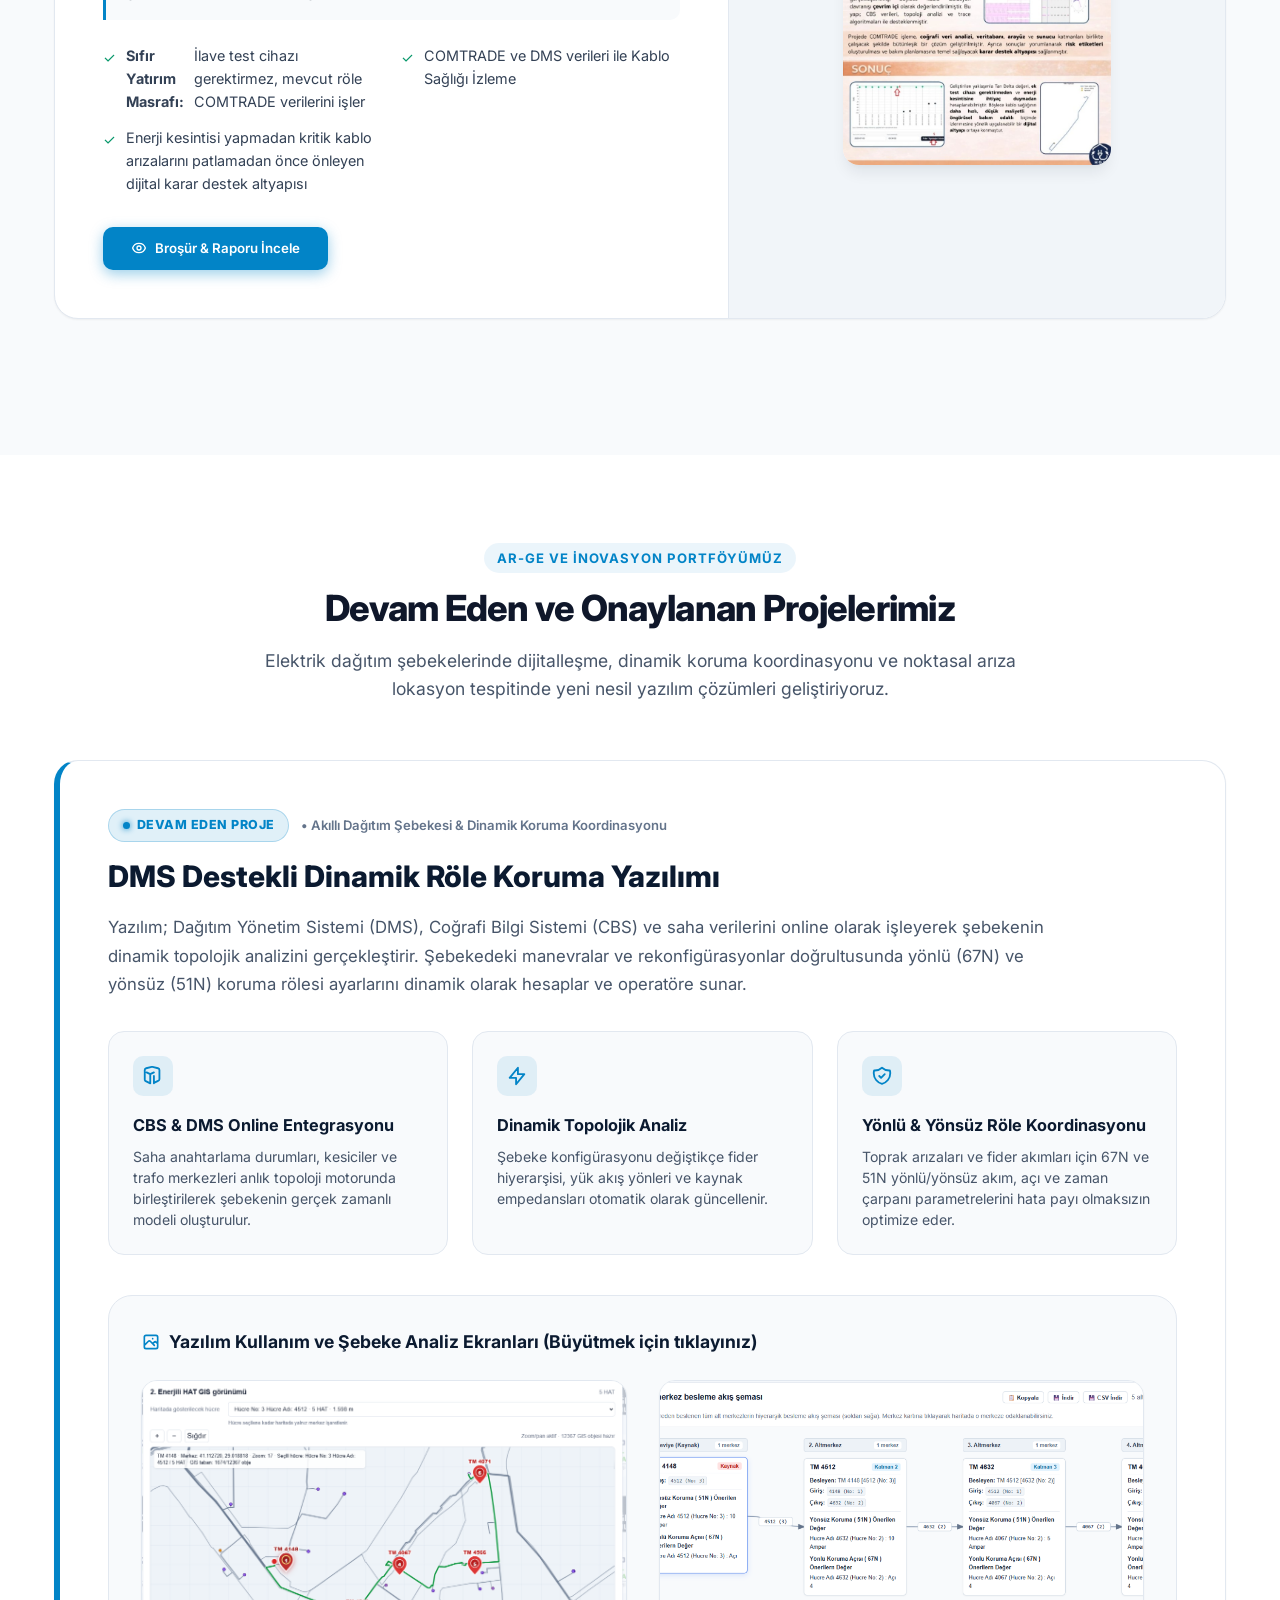
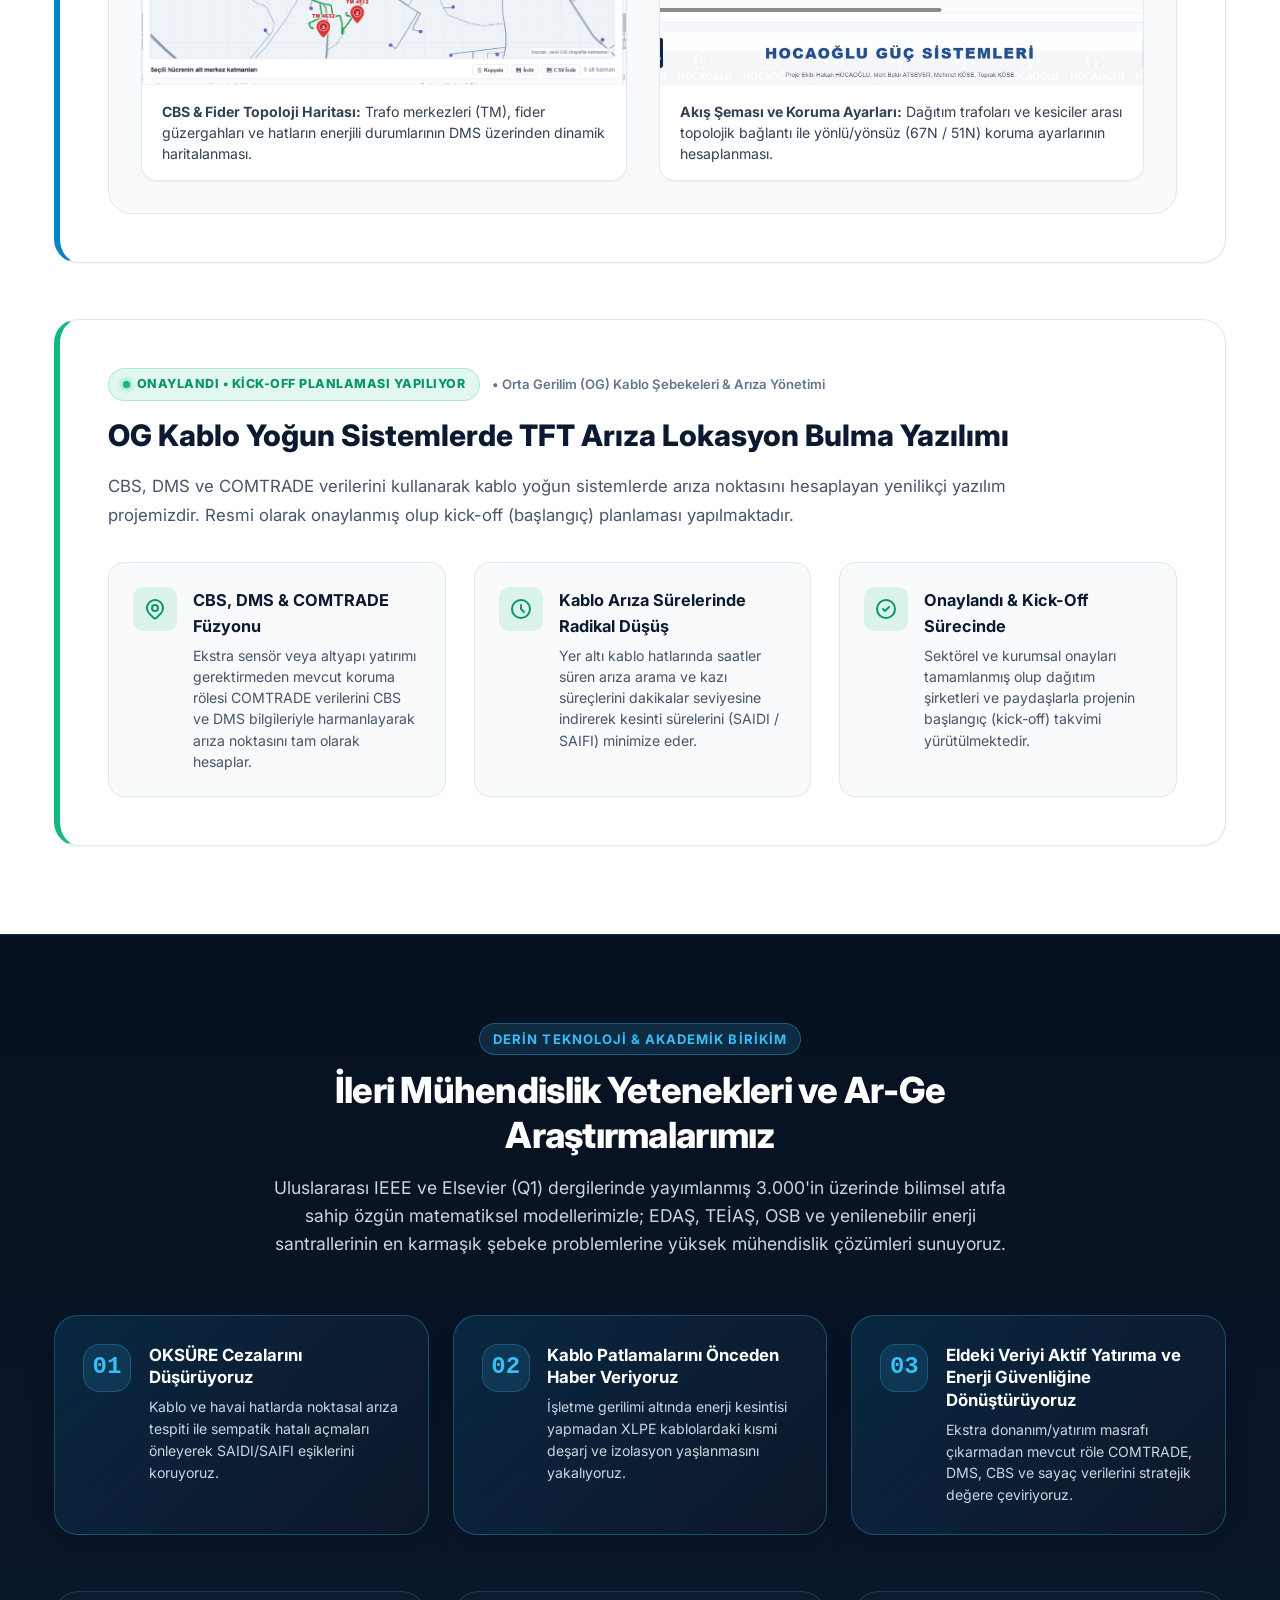
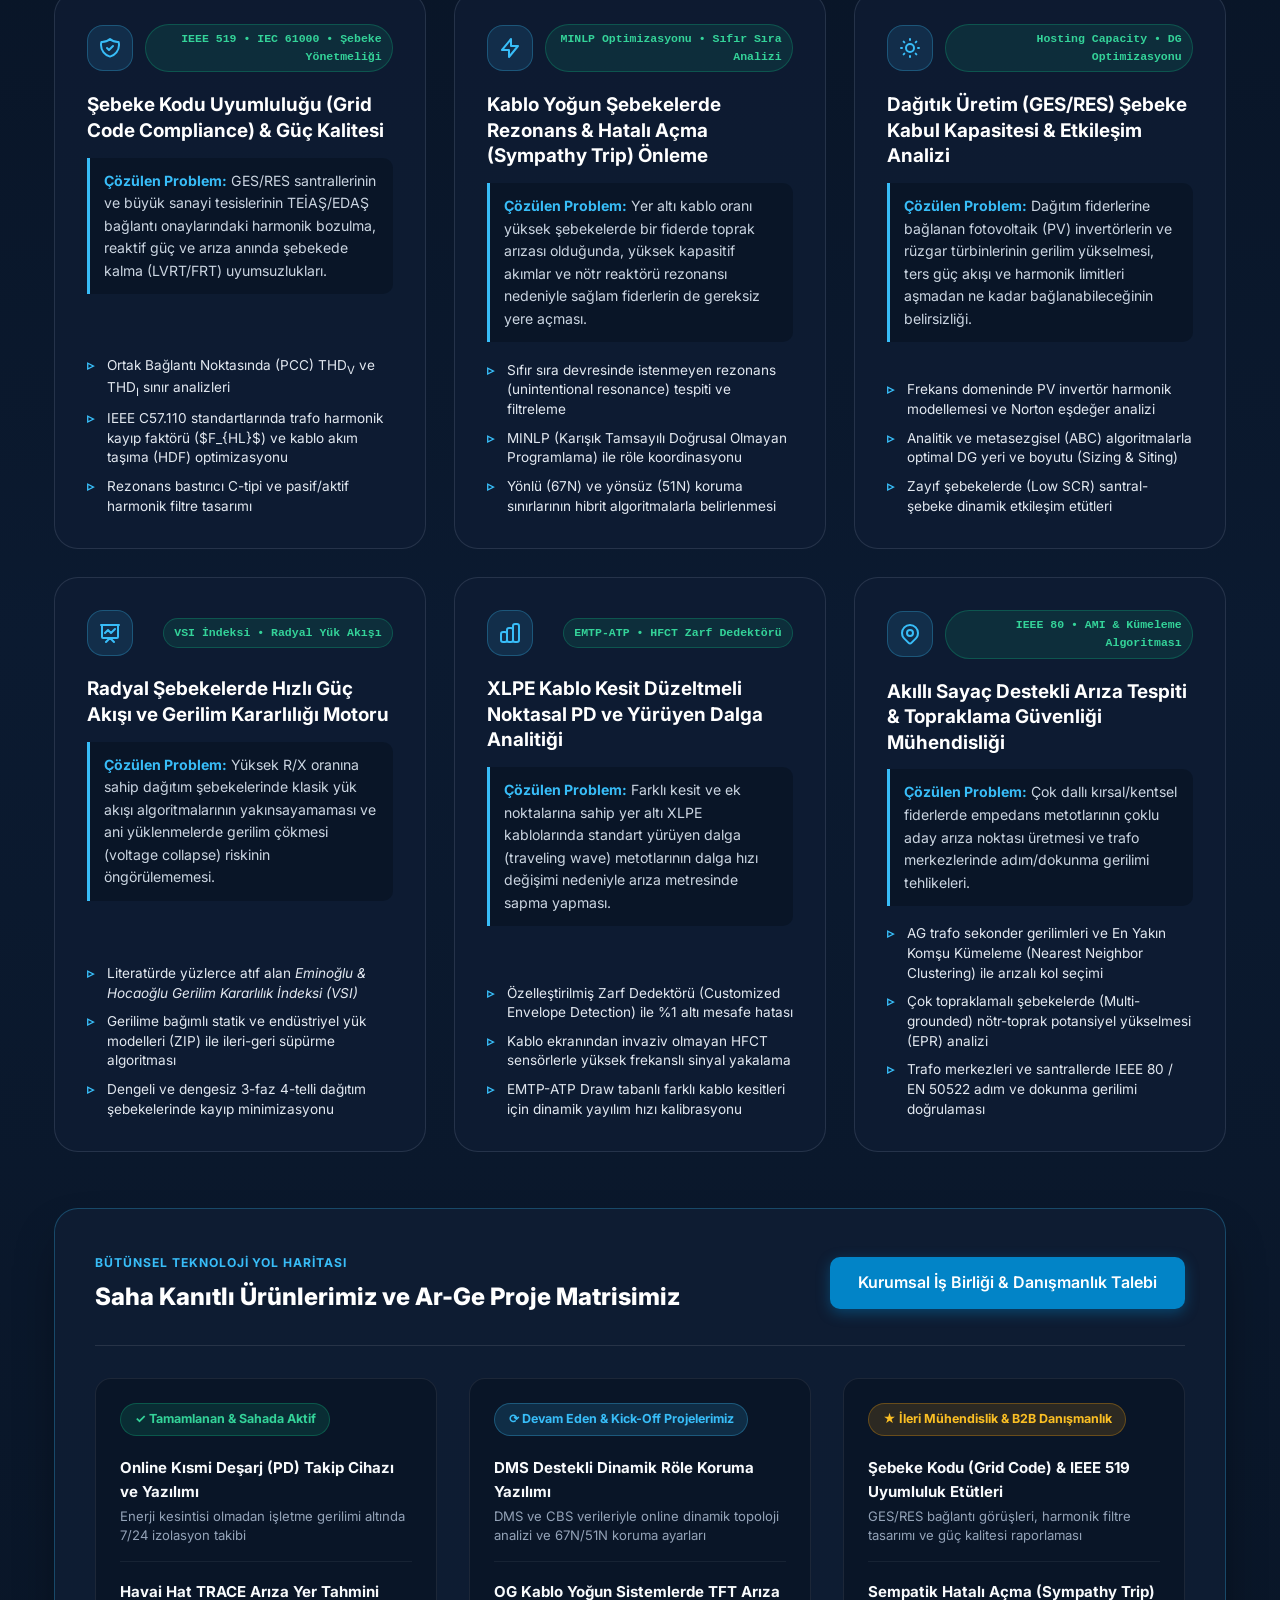
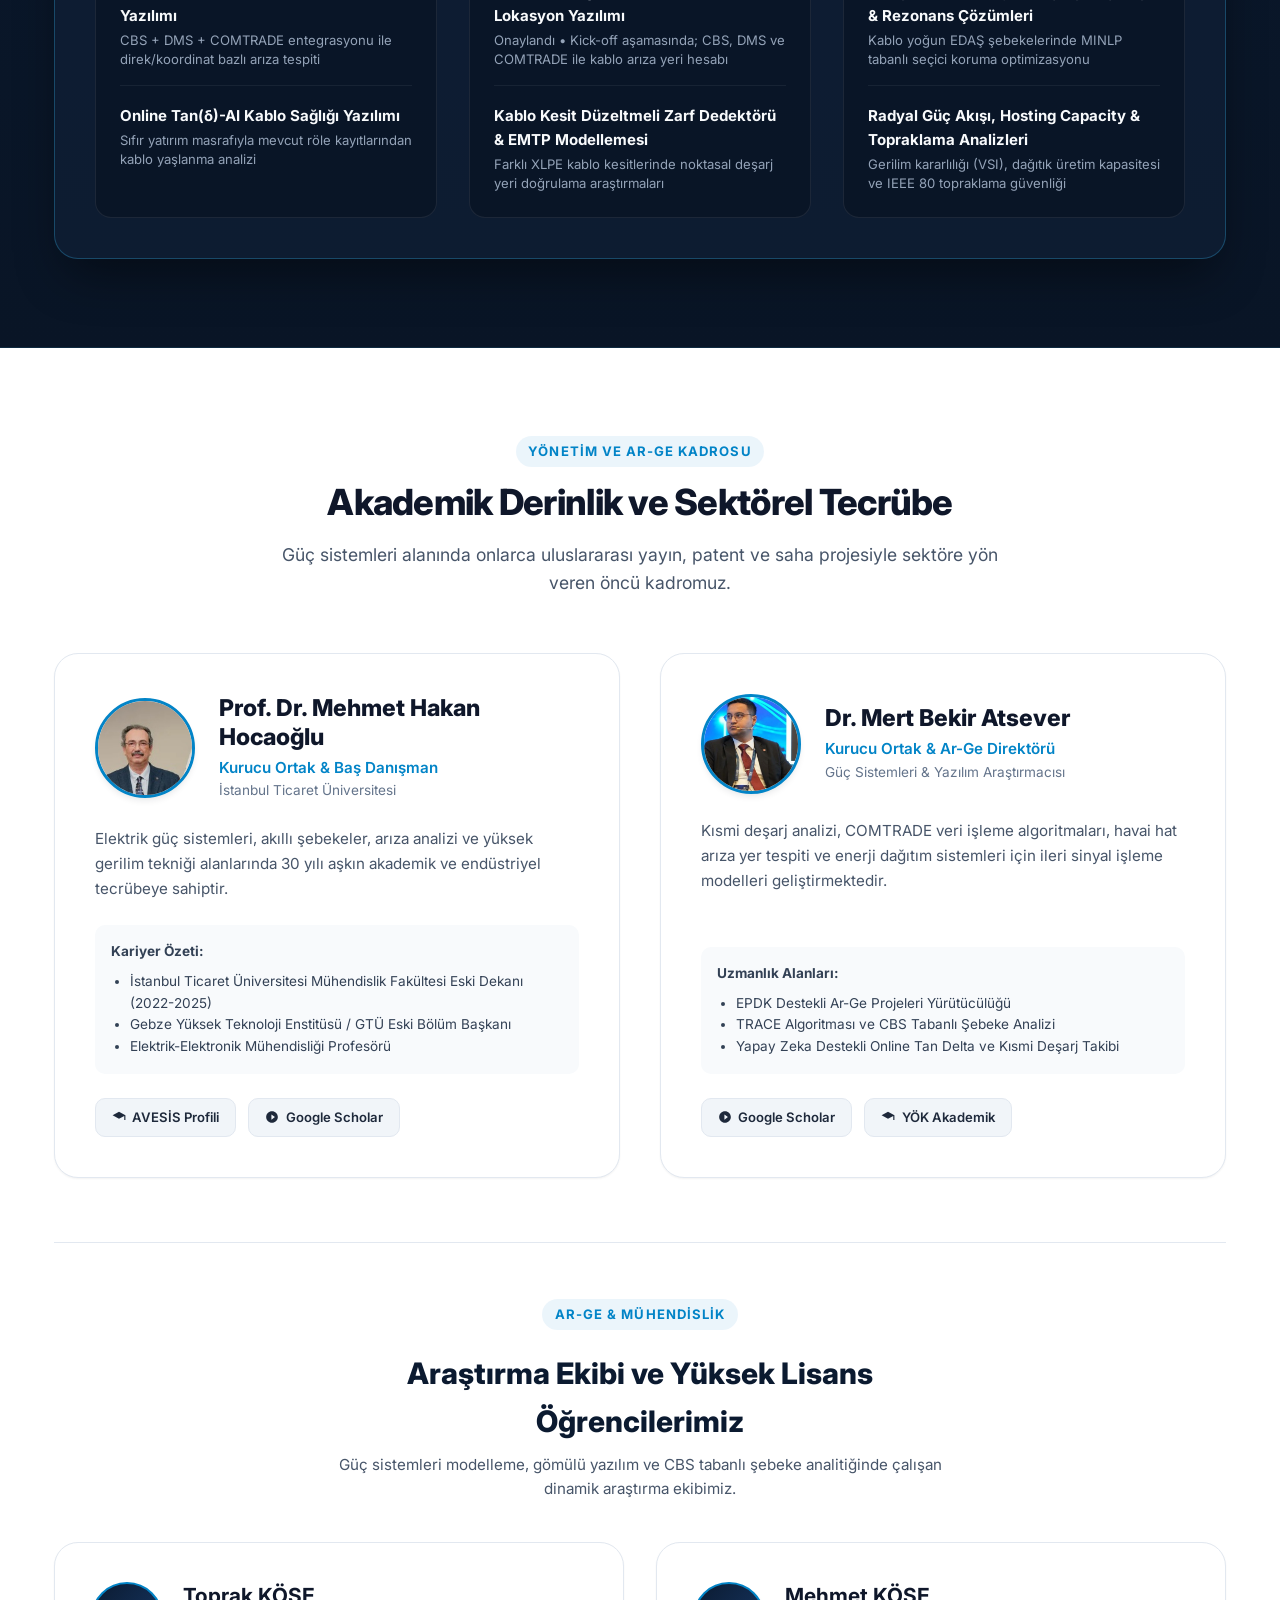
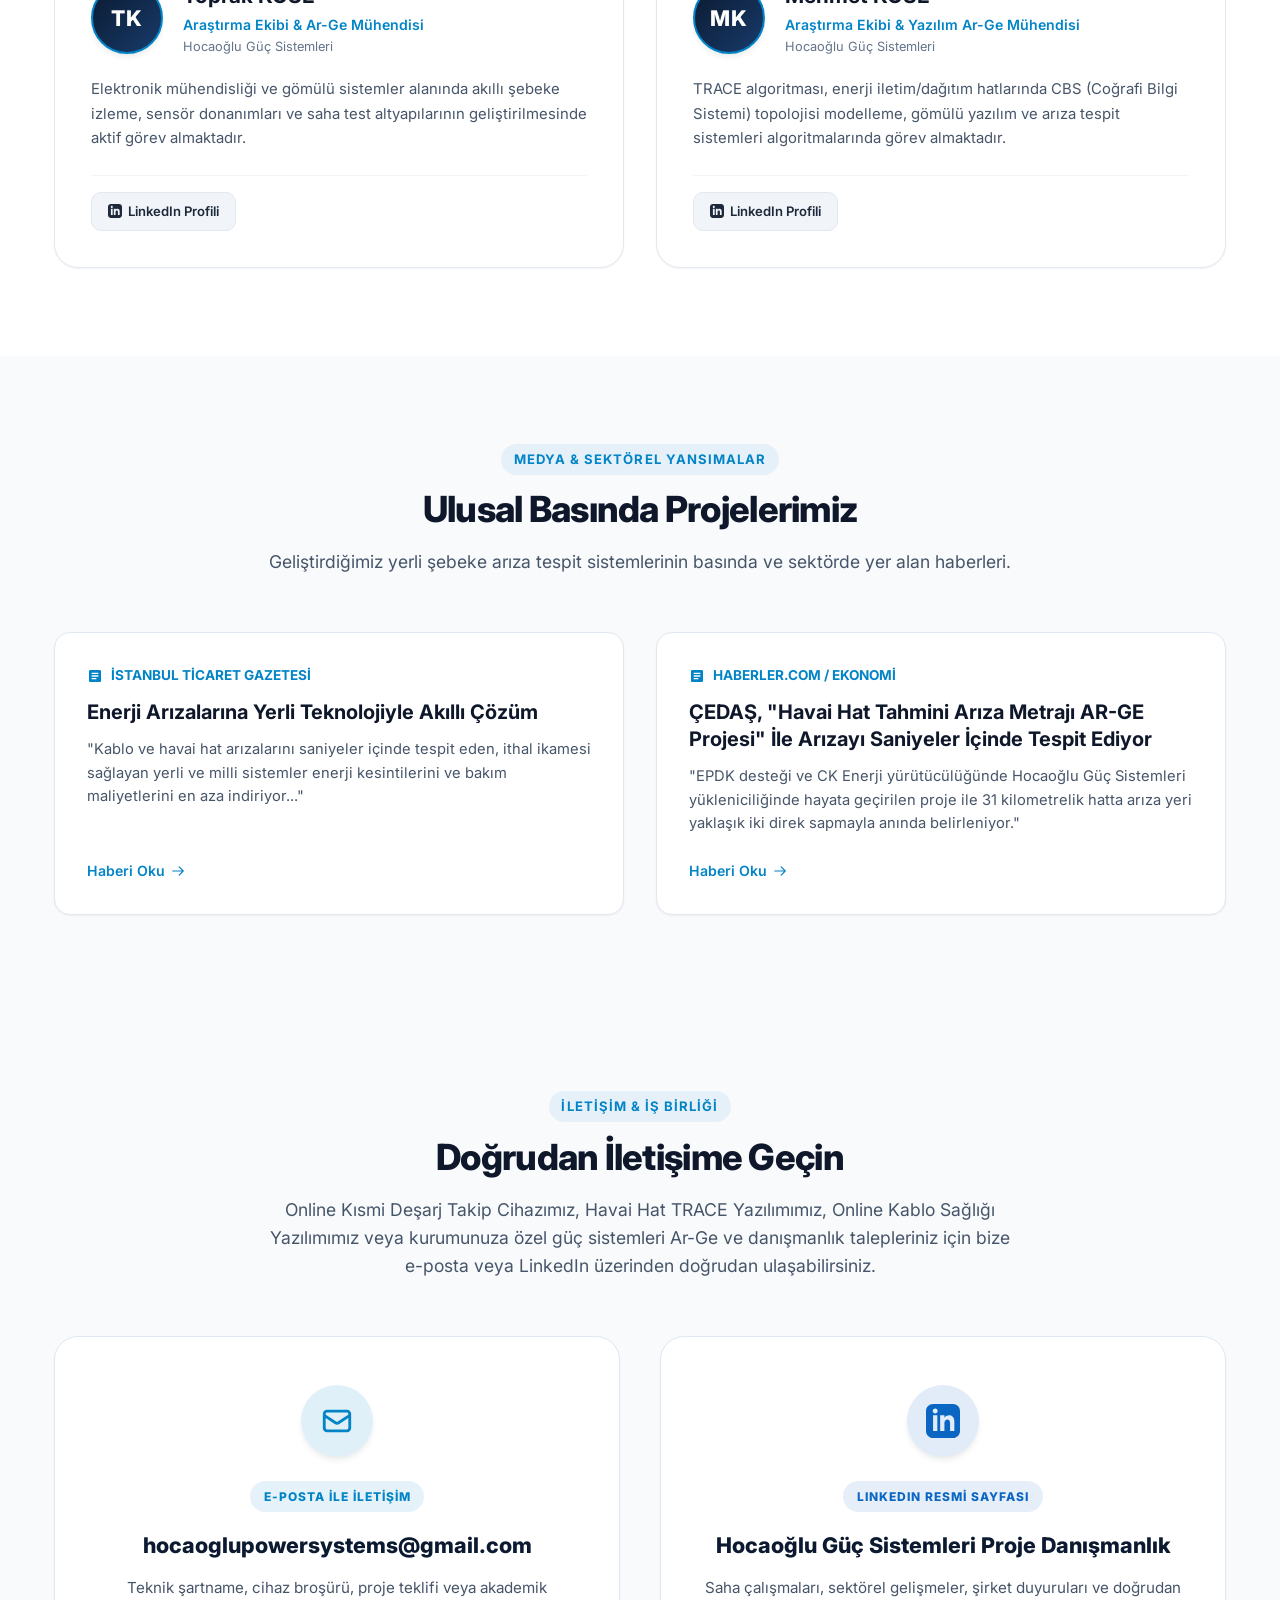
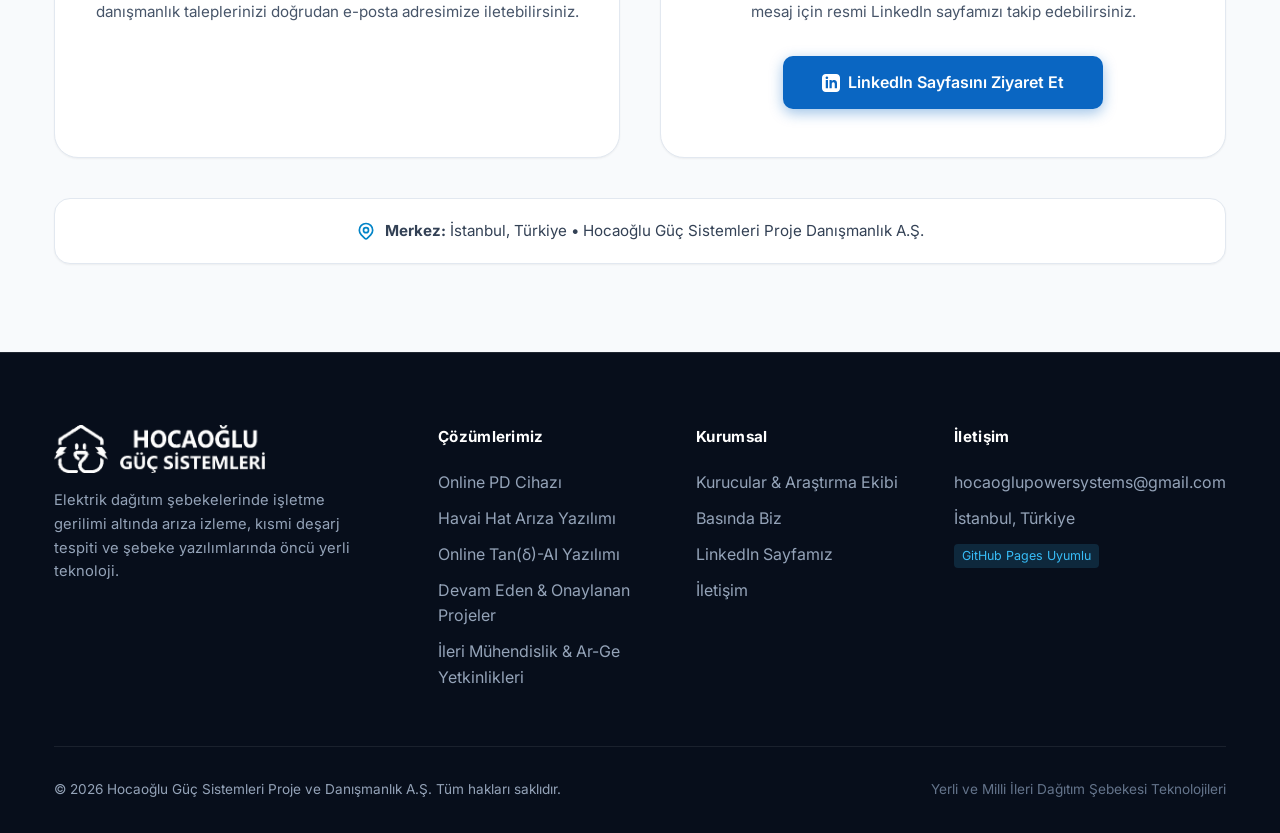
==== commit 302e3b45: "feat(v2): Ileri Muhendislik Yetenekleri, Ar-Ge Arastirmalari ve Kurumsal Deger Taahhutleri eklendi" ====
--- a/index.html
+++ b/index.html
@@ -111,6 +111,7 @@
         <li><a href="#misyon-vizyon" class="nav-link">Misyon &amp; Vizyon</a></li>
         <li><a href="#cozumler" class="nav-link">Çözümlerimiz</a></li>
         <li><a href="#projeler" class="nav-link">Projelerimiz</a></li>
+        <li><a href="#yetkinlikler" class="nav-link">Ar-Ge &amp; Yetkinlikler</a></li>
         <li><a href="#hakkimizda" class="nav-link">Ekibimiz</a></li>
         <li><a href="#basinda-biz" class="nav-link">Basında Biz</a></li>
         <li><a href="#iletisim" class="nav-cta-btn">İletişime Geç</a></li>
@@ -139,6 +140,45 @@
             <strong>Hocaoğlu Güç Sistemleri Proje Danışmanlık A.Ş.</strong>; güçlü akademik birikimi ve yerli mühendislik kabiliyetleriyle elektrik iletim ve dağıtım şebekelerinde dijitalleşme, kestirimci arıza önleme, yapay zeka ve akıllı şebeke teknolojileri geliştiren bir teknoloji ve Ar-Ge danışmanlık kuruluşudur.
           </p>
 
+          <!-- 3 Temel Kurumsal Taahhüt (Value-First) -->
+          <div class="hero-value-pillars">
+            <div class="hero-pillar-item">
+              <div class="pillar-icon pillar-cyan">
+                <svg width="20" height="20" fill="none" stroke="currentColor" stroke-width="2.2" viewBox="0 0 24 24">
+                  <path stroke-linecap="round" stroke-linejoin="round" d="M13 17h8m0 0V9m0 8l-8-8-4 4-6-6"/>
+                </svg>
+              </div>
+              <div class="pillar-text">
+                <strong>OKSÜRE Cezalarını Düşürüyoruz</strong>
+                <span>Noktasal arıza yeri tespiti ve dinamik röle koordinasyonu ile kesinti sürelerini minimize ediyoruz.</span>
+              </div>
+            </div>
+
+            <div class="hero-pillar-item">
+              <div class="pillar-icon pillar-emerald">
+                <svg width="20" height="20" fill="none" stroke="currentColor" stroke-width="2.2" viewBox="0 0 24 24">
+                  <path stroke-linecap="round" stroke-linejoin="round" d="M9 12l2 2 4-4m5.618-4.016A11.955 11.955 0 0112 2.944a11.955 11.955 0 01-8.618 3.04A12.02 12.02 0 003 9c0 5.591 3.824 10.29 9 11.622 5.176-1.332 9-6.03 9-11.622 0-1.042-.133-2.052-.382-3.016z"/>
+                </svg>
+              </div>
+              <div class="pillar-text">
+                <strong>Kablo Patlamalarını Önceden Haber Veriyoruz</strong>
+                <span>Enerji kesintisi yapmadan işletme gerilimi altında 7/24 Online Kısmi Deşarj ve kablo sağlığı izliyoruz.</span>
+              </div>
+            </div>
+
+            <div class="hero-pillar-item">
+              <div class="pillar-icon pillar-amber">
+                <svg width="20" height="20" fill="none" stroke="currentColor" stroke-width="2.2" viewBox="0 0 24 24">
+                  <path stroke-linecap="round" stroke-linejoin="round" d="M9 19v-6a2 2 0 00-2-2H5a2 2 0 00-2 2v6a2 2 0 002 2h2a2 2 0 002-2zm0 0V9a2 2 0 012-2h2a2 2 0 012 2v10m-6 0a2 2 0 002 2h2a2 2 0 002-2m0 0V5a2 2 0 012-2h2a2 2 0 012 2v14a2 2 0 01-2 2h-2a2 2 0 01-2-2z"/>
+                </svg>
+              </div>
+              <div class="pillar-text">
+                <strong>Yatırım Masrafı Çıkarmadan Eldeki Veriyi Aktif Yatırıma ve Enerji Güvenliğine Dönüştürüyoruz</strong>
+                <span>İlave sensör yatırımı gerektirmeden mevcut CBS, DMS ve COMTRADE kayıtlarını akıllı karar destek sistemine çeviriyoruz.</span>
+              </div>
+            </div>
+          </div>
+
           <div class="hero-actions">
             <a href="#cozumler" class="btn-primary">
               <svg width="18" height="18" fill="none" viewBox="0 0 24 24" stroke="currentColor">
@@ -146,8 +186,8 @@
               </svg>
               Geliştirdiğimiz Teknolojiler
             </a>
-            <a href="#misyon-vizyon" class="btn-outline-light">
-              Misyon &amp; Vizyonumuz
+            <a href="#yetkinlikler" class="btn-outline-light">
+              Ar-Ge &amp; Mühendislik Yetkinliklerimiz
             </a>
           </div>
         </div>
@@ -166,6 +206,29 @@
             </div>
             <span class="hero-cover-badge">HGS VİZYONU</span>
           </div>
+        </div>
+      </div>
+
+      <!-- Kurumsal Güven & Bilimsel Kanıt Rozetleri (Hard Evidence Strip) -->
+      <div class="evidence-strip">
+        <div class="evidence-badge-item">
+          <span class="evidence-number">3.000+</span>
+          <span class="evidence-label">Uluslararası Bilimsel Atıf &amp; Referans</span>
+        </div>
+        <div class="evidence-divider"></div>
+        <div class="evidence-badge-item">
+          <span class="evidence-number">IEEE &amp; Elsevier</span>
+          <span class="evidence-label">Hakemli Q1 Dergi Yayınlarında Doğrulanmış Algoritmalar</span>
+        </div>
+        <div class="evidence-divider"></div>
+        <div class="evidence-badge-item">
+          <span class="evidence-number">EPDK &amp; EDAŞ</span>
+          <span class="evidence-label">Gerçek Dağıtım Şebekelerinde Saha Kanıtlı Sistemler</span>
+        </div>
+        <div class="evidence-divider"></div>
+        <div class="evidence-badge-item">
+          <span class="evidence-number">%100 Yerli</span>
+          <span class="evidence-label">Özgün Donanım, Gömülü Sistem &amp; Şebeke Yazılımı</span>
         </div>
       </div>
     </div>
@@ -632,7 +695,245 @@
     </div>
   </section>
 
-
+  <!-- ========================================================================
+       İLERİ MÜHENDİSLİK, YETENEKLER VE AR-GE ARAŞTIRMALARI
+       ======================================================================== -->
+  <section class="section section-dark-rd" id="yetkinlikler">
+    <div class="container">
+      <div class="section-header section-header-dark">
+        <span class="section-tag tag-glow">Derin Teknoloji &amp; Akademik Birikim</span>
+        <h2 class="section-title text-white">İleri Mühendislik Yetenekleri ve Ar-Ge Araştırmalarımız</h2>
+        <p class="section-subtitle text-slate-300">
+          Uluslararası IEEE ve Elsevier (Q1) dergilerinde yayımlanmış 3.000'in üzerinde bilimsel atıfa sahip özgün matematiksel modellerimizle; EDAŞ, TEİAŞ, OSB ve yenilenebilir enerji santrallerinin en karmaşık şebeke problemlerine yüksek mühendislik çözümleri sunuyoruz.
+        </p>
+      </div>
+
+      <!-- 3 Sütunlu Kurumsal Değer Taahhüdü -->
+      <div class="rd-impact-banner">
+        <div class="rd-impact-card">
+          <div class="rd-impact-num">01</div>
+          <div class="rd-impact-body">
+            <h4>OKSÜRE Cezalarını Düşürüyoruz</h4>
+            <p>Kablo ve havai hatlarda noktasal arıza tespiti ile sempatik hatalı açmaları önleyerek SAIDI/SAIFI eşiklerini koruyoruz.</p>
+          </div>
+        </div>
+        <div class="rd-impact-card">
+          <div class="rd-impact-num">02</div>
+          <div class="rd-impact-body">
+            <h4>Kablo Patlamalarını Önceden Haber Veriyoruz</h4>
+            <p>İşletme gerilimi altında enerji kesintisi yapmadan XLPE kablolardaki kısmi deşarj ve izolasyon yaşlanmasını yakalıyoruz.</p>
+          </div>
+        </div>
+        <div class="rd-impact-card">
+          <div class="rd-impact-num">03</div>
+          <div class="rd-impact-body">
+            <h4>Eldeki Veriyi Aktif Yatırıma ve Enerji Güvenliğine Dönüştürüyoruz</h4>
+            <p>Ekstra donanım/yatırım masrafı çıkarmadan mevcut röle COMTRADE, DMS, CBS ve sayaç verilerini stratejik değere çeviriyoruz.</p>
+          </div>
+        </div>
+      </div>
+
+      <!-- 6 Ana Mühendislik & Ar-Ge Yetkinlik Kartı -->
+      <div class="capabilities-grid">
+
+        <!-- YETKİNLİK 1: Grid Code & Compliance -->
+        <div class="capability-card">
+          <div class="cap-card-top">
+            <div class="cap-icon-box">
+              <svg width="24" height="24" fill="none" stroke="currentColor" stroke-width="2" viewBox="0 0 24 24">
+                <path stroke-linecap="round" stroke-linejoin="round" d="M9 12l2 2 4-4m5.618-4.016A11.955 11.955 0 0112 2.944a11.955 11.955 0 01-8.618 3.04A12.02 12.02 0 003 9c0 5.591 3.824 10.29 9 11.622 5.176-1.332 9-6.03 9-11.622 0-1.042-.133-2.052-.382-3.016z"/>
+              </svg>
+            </div>
+            <span class="cap-standard-badge">IEEE 519 &bull; IEC 61000 &bull; Şebeke Yönetmeliği</span>
+          </div>
+          <h3 class="cap-title">Şebeke Kodu Uyumluluğu (Grid Code Compliance) &amp; Güç Kalitesi</h3>
+          <p class="cap-problem">
+            <strong>Çözülen Problem:</strong> GES/RES santrallerinin ve büyük sanayi tesislerinin TEİAŞ/EDAŞ bağlantı onaylarındaki harmonik bozulma, reaktif güç ve arıza anında şebekede kalma (LVRT/FRT) uyumsuzlukları.
+          </p>
+          <ul class="cap-tech-list">
+            <li>Ortak Bağlantı Noktasında (PCC) THD<sub>V</sub> ve THD<sub>I</sub> sınır analizleri</li>
+            <li>IEEE C57.110 standartlarında trafo harmonik kayıp faktörü ($F_{HL}$) ve kablo akım taşıma (HDF) optimizasyonu</li>
+            <li>Rezonans bastırıcı C-tipi ve pasif/aktif harmonik filtre tasarımı</li>
+          </ul>
+        </div>
+
+        <!-- YETKİNLİK 2: Rezonans & Sempatik Açmalar -->
+        <div class="capability-card">
+          <div class="cap-card-top">
+            <div class="cap-icon-box">
+              <svg width="24" height="24" fill="none" stroke="currentColor" stroke-width="2" viewBox="0 0 24 24">
+                <path stroke-linecap="round" stroke-linejoin="round" d="M13 10V3L4 14h7v7l9-11h-7z"/>
+              </svg>
+            </div>
+            <span class="cap-standard-badge">MINLP Optimizasyonu &bull; Sıfır Sıra Analizi</span>
+          </div>
+          <h3 class="cap-title">Kablo Yoğun Şebekelerde Rezonans &amp; Hatalı Açma (Sympathy Trip) Önleme</h3>
+          <p class="cap-problem">
+            <strong>Çözülen Problem:</strong> Yer altı kablo oranı yüksek şebekelerde bir fiderde toprak arızası olduğunda, yüksek kapasitif akımlar ve nötr reaktörü rezonansı nedeniyle sağlam fiderlerin de gereksiz yere açması.
+          </p>
+          <ul class="cap-tech-list">
+            <li>Sıfır sıra devresinde istenmeyen rezonans (unintentional resonance) tespiti ve filtreleme</li>
+            <li>MINLP (Karışık Tamsayılı Doğrusal Olmayan Programlama) ile röle koordinasyonu</li>
+            <li>Yönlü (67N) ve yönsüz (51N) koruma sınırlarının hibrit algoritmalarla belirlenmesi</li>
+          </ul>
+        </div>
+
+        <!-- YETKİNLİK 3: Yenilenebilir Enerji Hosting Capacity -->
+        <div class="capability-card">
+          <div class="cap-card-top">
+            <div class="cap-icon-box">
+              <svg width="24" height="24" fill="none" stroke="currentColor" stroke-width="2" viewBox="0 0 24 24">
+                <path stroke-linecap="round" stroke-linejoin="round" d="M12 3v1m0 16v1m9-9h-1M4 12H3m15.364 6.364l-.707-.707M6.343 6.343l-.707-.707m12.728 0l-.707.707M6.343 17.657l-.707.707M16 12a4 4 0 11-8 0 4 4 0 018 0z"/>
+              </svg>
+            </div>
+            <span class="cap-standard-badge">Hosting Capacity &bull; DG Optimizasyonu</span>
+          </div>
+          <h3 class="cap-title">Dağıtık Üretim (GES/RES) Şebeke Kabul Kapasitesi &amp; Etkileşim Analizi</h3>
+          <p class="cap-problem">
+            <strong>Çözülen Problem:</strong> Dağıtım fiderlerine bağlanan fotovoltaik (PV) invertörlerin ve rüzgar türbinlerinin gerilim yükselmesi, ters güç akışı ve harmonik limitleri aşmadan ne kadar bağlanabileceğinin belirsizliği.
+          </p>
+          <ul class="cap-tech-list">
+            <li>Frekans domeninde PV invertör harmonik modellemesi ve Norton eşdeğer analizi</li>
+            <li>Analitik ve metasezgisel (ABC) algoritmalarla optimal DG yeri ve boyutu (Sizing &amp; Siting)</li>
+            <li>Zayıf şebekelerde (Low SCR) santral-şebeke dinamik etkileşim etütleri</li>
+          </ul>
+        </div>
+
+        <!-- YETKİNLİK 4: İleri Güç Akışı & Gerilim Kararlılığı -->
+        <div class="capability-card">
+          <div class="cap-card-top">
+            <div class="cap-icon-box">
+              <svg width="24" height="24" fill="none" stroke="currentColor" stroke-width="2" viewBox="0 0 24 24">
+                <path stroke-linecap="round" stroke-linejoin="round" d="M7 12l3-3 3 3 4-4M8 21l4-4 4 4M3 4h18M4 4h16v12a1 1 0 01-1 1H5a1 1 0 01-1-1V4z"/>
+              </svg>
+            </div>
+            <span class="cap-standard-badge">VSI İndeksi &bull; Radyal Yük Akışı</span>
+          </div>
+          <h3 class="cap-title">Radyal Şebekelerde Hızlı Güç Akışı ve Gerilim Kararlılığı Motoru</h3>
+          <p class="cap-problem">
+            <strong>Çözülen Problem:</strong> Yüksek R/X oranına sahip dağıtım şebekelerinde klasik yük akışı algoritmalarının yakınsayamaması ve ani yüklenmelerde gerilim çökmesi (voltage collapse) riskinin öngörülememesi.
+          </p>
+          <ul class="cap-tech-list">
+            <li>Literatürde yüzlerce atıf alan <em>Eminoğlu &amp; Hocaoğlu Gerilim Kararlılık İndeksi (VSI)</em></li>
+            <li>Gerilime bağımlı statik ve endüstriyel yük modelleri (ZIP) ile ileri-geri süpürme algoritması</li>
+            <li>Dengeli ve dengesiz 3-faz 4-telli dağıtım şebekelerinde kayıp minimizasyonu</li>
+          </ul>
+        </div>
+
+        <!-- YETKİNLİK 5: Özelleştirilmiş Zarf Dedektörü & XLPE Kablo Teşhisi -->
+        <div class="capability-card">
+          <div class="cap-card-top">
+            <div class="cap-icon-box">
+              <svg width="24" height="24" fill="none" stroke="currentColor" stroke-width="2" viewBox="0 0 24 24">
+                <path stroke-linecap="round" stroke-linejoin="round" d="M9 19v-6a2 2 0 00-2-2H5a2 2 0 00-2 2v6a2 2 0 002 2h2a2 2 0 002-2zm0 0V9a2 2 0 012-2h2a2 2 0 012 2v10m-6 0a2 2 0 002 2h2a2 2 0 002-2m0 0V5a2 2 0 012-2h2a2 2 0 012 2v14a2 2 0 01-2 2h-2a2 2 0 01-2-2z"/>
+              </svg>
+            </div>
+            <span class="cap-standard-badge">EMTP-ATP &bull; HFCT Zarf Dedektörü</span>
+          </div>
+          <h3 class="cap-title">XLPE Kablo Kesit Düzeltmeli Noktasal PD ve Yürüyen Dalga Analitiği</h3>
+          <p class="cap-problem">
+            <strong>Çözülen Problem:</strong> Farklı kesit ve ek noktalarına sahip yer altı XLPE kablolarında standart yürüyen dalga (traveling wave) metotlarının dalga hızı değişimi nedeniyle arıza metresinde sapma yapması.
+          </p>
+          <ul class="cap-tech-list">
+            <li>Özelleştirilmiş Zarf Dedektörü (Customized Envelope Detection) ile %1 altı mesafe hatası</li>
+            <li>Kablo ekranından invaziv olmayan HFCT sensörlerle yüksek frekanslı sinyal yakalama</li>
+            <li>EMTP-ATP Draw tabanlı farklı kablo kesitleri için dinamik yayılım hızı kalibrasyonu</li>
+          </ul>
+        </div>
+
+        <!-- YETKİNLİK 6: AG Trafo & Akıllı Sayaç + Topraklama Güvenliği -->
+        <div class="capability-card">
+          <div class="cap-card-top">
+            <div class="cap-icon-box">
+              <svg width="24" height="24" fill="none" stroke="currentColor" stroke-width="2" viewBox="0 0 24 24">
+                <path stroke-linecap="round" stroke-linejoin="round" d="M17.657 16.657L13.414 20.9a1.998 1.998 0 01-2.827 0l-4.244-4.243a8 8 0 1111.314 0z"/>
+                <path stroke-linecap="round" stroke-linejoin="round" d="M15 11a3 3 0 11-6 0 3 3 0 016 0z"/>
+              </svg>
+            </div>
+            <span class="cap-standard-badge">IEEE 80 &bull; AMI &amp; Kümeleme Algoritması</span>
+          </div>
+          <h3 class="cap-title">Akıllı Sayaç Destekli Arıza Tespiti &amp; Topraklama Güvenliği Mühendisliği</h3>
+          <p class="cap-problem">
+            <strong>Çözülen Problem:</strong> Çok dallı kırsal/kentsel fiderlerde empedans metotlarının çoklu aday arıza noktası üretmesi ve trafo merkezlerinde adım/dokunma gerilimi tehlikeleri.
+          </p>
+          <ul class="cap-tech-list">
+            <li>AG trafo sekonder gerilimleri ve En Yakın Komşu Kümeleme (Nearest Neighbor Clustering) ile arızalı kol seçimi</li>
+            <li>Çok topraklamalı şebekelerde (Multi-grounded) nötr-toprak potansiyel yükselmesi (EPR) analizi</li>
+            <li>Trafo merkezleri ve santrallerde IEEE 80 / EN 50522 adım ve dokunma gerilimi doğrulaması</li>
+          </ul>
+        </div>
+
+      </div>
+
+      <!-- Ar-Ge ve Proje Yaşam Döngüsü Özeti (Tamamlanan / Devam Eden / Onaylanan Matrisi) -->
+      <div class="rd-matrix-box">
+        <div class="rd-matrix-header">
+          <div>
+            <span class="rd-matrix-tag">Bütünsel Teknoloji Yol Haritası</span>
+            <h3>Saha Kanıtlı Ürünlerimiz ve Ar-Ge Proje Matrisimiz</h3>
+          </div>
+          <a href="#iletisim" class="btn-primary">Kurumsal İş Birliği &amp; Danışmanlık Talebi</a>
+        </div>
+
+        <div class="rd-matrix-grid">
+          <div class="rd-matrix-col">
+            <div class="matrix-col-badge badge-completed">✓ Tamamlanan &amp; Sahada Aktif</div>
+            <ul class="matrix-list">
+              <li>
+                <strong>Online Kısmi Deşarj (PD) Takip Cihazı ve Yazılımı</strong>
+                <span>Enerji kesintisi olmadan işletme gerilimi altında 7/24 izolasyon takibi</span>
+              </li>
+              <li>
+                <strong>Havai Hat TRACE Arıza Yer Tahmini Yazılımı</strong>
+                <span>CBS + DMS + COMTRADE entegrasyonu ile direk/koordinat bazlı arıza tespiti</span>
+              </li>
+              <li>
+                <strong>Online Tan(&delta;)-AI Kablo Sağlığı Yazılımı</strong>
+                <span>Sıfır yatırım masrafıyla mevcut röle kayıtlarından kablo yaşlanma analizi</span>
+              </li>
+            </ul>
+          </div>
+
+          <div class="rd-matrix-col">
+            <div class="matrix-col-badge badge-ongoing">⟳ Devam Eden &amp; Kick-Off Projelerimiz</div>
+            <ul class="matrix-list">
+              <li>
+                <strong>DMS Destekli Dinamik Röle Koruma Yazılımı</strong>
+                <span>DMS ve CBS verileriyle online dinamik topoloji analizi ve 67N/51N koruma ayarları</span>
+              </li>
+              <li>
+                <strong>OG Kablo Yoğun Sistemlerde TFT Arıza Lokasyon Yazılımı</strong>
+                <span>Onaylandı &bull; Kick-off aşamasında; CBS, DMS ve COMTRADE ile kablo arıza yeri hesabı</span>
+              </li>
+              <li>
+                <strong>Kablo Kesit Düzeltmeli Zarf Dedektörü &amp; EMTP Modellemesi</strong>
+                <span>Farklı XLPE kablo kesitlerinde noktasal deşarj yeri doğrulama araştırmaları</span>
+              </li>
+            </ul>
+          </div>
+
+          <div class="rd-matrix-col">
+            <div class="matrix-col-badge badge-advisory">★ İleri Mühendislik &amp; B2B Danışmanlık</div>
+            <ul class="matrix-list">
+              <li>
+                <strong>Şebeke Kodu (Grid Code) &amp; IEEE 519 Uyumluluk Etütleri</strong>
+                <span>GES/RES bağlantı görüşleri, harmonik filtre tasarımı ve güç kalitesi raporlaması</span>
+              </li>
+              <li>
+                <strong>Sempatik Hatalı Açma (Sympathy Trip) &amp; Rezonans Çözümleri</strong>
+                <span>Kablo yoğun EDAŞ şebekelerinde MINLP tabanlı seçici koruma optimizasyonu</span>
+              </li>
+              <li>
+                <strong>Radyal Güç Akışı, Hosting Capacity &amp; Topraklama Analizleri</strong>
+                <span>Gerilim kararlılığı (VSI), dağıtık üretim kapasitesi ve IEEE 80 topraklama güvenliği</span>
+              </li>
+            </ul>
+          </div>
+        </div>
+      </div>
+
+    </div>
+  </section>
 
   <!-- ========================================================================
        KURUCULAR VE AKADEMİK DANIŞMANLIK
@@ -924,6 +1225,7 @@
             <li><a href="#cozumler">Havai Hat Arıza Yazılımı</a></li>
             <li><a href="#cozumler">Online Tan(δ)-AI Yazılımı</a></li>
             <li><a href="#projeler">Devam Eden &amp; Onaylanan Projeler</a></li>
+            <li><a href="#yetkinlikler">İleri Mühendislik &amp; Ar-Ge Yetkinlikleri</a></li>
           </ul>
         </div>
 
--- a/style.css
+++ b/style.css
@@ -1554,6 +1554,424 @@
 }
 
 /* ==========================================================================
+   HERO VALUE PILLARS & HARD EVIDENCE STRIP (V2 KURUMSAL VİZYON)
+   ========================================================================== */
+.hero-value-pillars {
+  display: flex;
+  flex-direction: column;
+  gap: 0.9rem;
+  margin: 1.75rem 0 2.25rem;
+}
+
+.hero-pillar-item {
+  display: flex;
+  align-items: flex-start;
+  gap: 0.9rem;
+  background: rgba(15, 34, 61, 0.72);
+  border: 1px solid rgba(56, 189, 248, 0.22);
+  border-radius: var(--radius-lg);
+  padding: 0.95rem 1.15rem;
+  backdrop-filter: blur(8px);
+  transition: transform var(--transition-fast), border-color var(--transition-fast), background var(--transition-fast);
+}
+
+.hero-pillar-item:hover {
+  transform: translateX(4px);
+  border-color: rgba(56, 189, 248, 0.55);
+  background: rgba(15, 34, 61, 0.9);
+}
+
+.pillar-icon {
+  width: 38px;
+  height: 38px;
+  border-radius: var(--radius-md);
+  display: flex;
+  align-items: center;
+  justify-content: center;
+  flex-shrink: 0;
+  margin-top: 0.1rem;
+}
+
+.pillar-cyan {
+  background: rgba(56, 189, 248, 0.15);
+  color: #38bdf8;
+  border: 1px solid rgba(56, 189, 248, 0.3);
+}
+
+.pillar-emerald {
+  background: rgba(16, 185, 129, 0.15);
+  color: #34d399;
+  border: 1px solid rgba(16, 185, 129, 0.3);
+}
+
+.pillar-amber {
+  background: rgba(245, 158, 11, 0.15);
+  color: #fbbf24;
+  border: 1px solid rgba(245, 158, 11, 0.3);
+}
+
+.pillar-text {
+  display: flex;
+  flex-direction: column;
+  gap: 0.2rem;
+}
+
+.pillar-text strong {
+  color: #ffffff;
+  font-size: 0.96rem;
+  font-weight: 700;
+  line-height: 1.35;
+}
+
+.pillar-text span {
+  color: #cbd5e1;
+  font-size: 0.84rem;
+  line-height: 1.45;
+}
+
+/* Evidence Strip */
+.evidence-strip {
+  margin-top: 3.5rem;
+  padding: 1.5rem 2rem;
+  background: rgba(15, 29, 51, 0.85);
+  border: 1px solid rgba(255, 255, 255, 0.12);
+  border-radius: var(--radius-xl);
+  display: flex;
+  align-items: center;
+  justify-content: space-between;
+  gap: 1.5rem;
+  backdrop-filter: blur(10px);
+  box-shadow: 0 20px 40px -15px rgba(0, 0, 0, 0.4);
+}
+
+.evidence-badge-item {
+  display: flex;
+  flex-direction: column;
+  gap: 0.25rem;
+  flex: 1;
+}
+
+.evidence-number {
+  font-size: 1.3rem;
+  font-weight: 800;
+  color: #38bdf8;
+  letter-spacing: -0.02em;
+  font-family: var(--font-mono);
+}
+
+.evidence-label {
+  font-size: 0.82rem;
+  color: #cbd5e1;
+  line-height: 1.4;
+}
+
+.evidence-divider {
+  width: 1px;
+  height: 42px;
+  background: rgba(255, 255, 255, 0.12);
+  flex-shrink: 0;
+}
+
+/* ==========================================================================
+   İLERİ MÜHENDİSLİK, YETENEKLER VE AR-GE BÖLÜMÜ (DEEP-TECH DARK SECTION)
+   ========================================================================== */
+.section-dark-rd {
+  background: linear-gradient(180deg, #071120 0%, #0b1a30 50%, #091526 100%);
+  color: #f8fafc;
+  position: relative;
+  overflow: hidden;
+  border-top: 1px solid rgba(56, 189, 248, 0.15);
+  border-bottom: 1px solid rgba(56, 189, 248, 0.15);
+}
+
+.section-header-dark .tag-glow {
+  background: rgba(56, 189, 248, 0.15);
+  color: #38bdf8;
+  border: 1px solid rgba(56, 189, 248, 0.35);
+}
+
+.text-white {
+  color: #ffffff !important;
+}
+
+.text-slate-300 {
+  color: #cbd5e1 !important;
+}
+
+/* 3 Sütunlu Kurumsal Değer Taahhüdü */
+.rd-impact-banner {
+  display: grid;
+  grid-template-columns: repeat(3, 1fr);
+  gap: 1.5rem;
+  margin-bottom: 3.5rem;
+}
+
+.rd-impact-card {
+  background: linear-gradient(135deg, rgba(14, 165, 233, 0.14) 0%, rgba(15, 23, 42, 0.85) 100%);
+  border: 1px solid rgba(56, 189, 248, 0.3);
+  border-radius: var(--radius-xl);
+  padding: 1.75rem;
+  display: flex;
+  align-items: flex-start;
+  gap: 1.1rem;
+  box-shadow: 0 10px 30px -10px rgba(0, 0, 0, 0.35);
+  transition: transform var(--transition-normal), border-color var(--transition-normal);
+}
+
+.rd-impact-card:hover {
+  transform: translateY(-4px);
+  border-color: #38bdf8;
+}
+
+.rd-impact-num {
+  font-family: var(--font-mono);
+  font-size: 1.5rem;
+  font-weight: 800;
+  color: #38bdf8;
+  background: rgba(56, 189, 248, 0.12);
+  border: 1px solid rgba(56, 189, 248, 0.25);
+  width: 48px;
+  height: 48px;
+  border-radius: var(--radius-lg);
+  display: flex;
+  align-items: center;
+  justify-content: center;
+  flex-shrink: 0;
+}
+
+.rd-impact-body h4 {
+  color: #ffffff;
+  font-size: 1.05rem;
+  font-weight: 700;
+  margin-bottom: 0.45rem;
+  line-height: 1.35;
+}
+
+.rd-impact-body p {
+  color: #cbd5e1;
+  font-size: 0.88rem;
+  line-height: 1.55;
+  margin: 0;
+}
+
+/* 6 Ana Yetkinlik Kartı Grid */
+.capabilities-grid {
+  display: grid;
+  grid-template-columns: repeat(3, 1fr);
+  gap: 1.75rem;
+  margin-bottom: 3.5rem;
+}
+
+.capability-card {
+  background: rgba(15, 29, 52, 0.78);
+  border: 1px solid rgba(148, 163, 184, 0.18);
+  border-radius: var(--radius-xl);
+  padding: 2rem;
+  display: flex;
+  flex-direction: column;
+  transition: transform var(--transition-normal), border-color var(--transition-normal), box-shadow var(--transition-normal);
+}
+
+.capability-card:hover {
+  transform: translateY(-5px);
+  border-color: rgba(56, 189, 248, 0.55);
+  box-shadow: 0 20px 35px -12px rgba(2, 132, 199, 0.25);
+  background: rgba(17, 34, 62, 0.95);
+}
+
+.cap-card-top {
+  display: flex;
+  align-items: center;
+  justify-content: space-between;
+  gap: 0.75rem;
+  margin-bottom: 1.25rem;
+}
+
+.cap-icon-box {
+  width: 46px;
+  height: 46px;
+  border-radius: var(--radius-lg);
+  background: rgba(56, 189, 248, 0.12);
+  color: #38bdf8;
+  border: 1px solid rgba(56, 189, 248, 0.28);
+  display: flex;
+  align-items: center;
+  justify-content: center;
+  flex-shrink: 0;
+}
+
+.cap-standard-badge {
+  font-size: 0.72rem;
+  font-weight: 700;
+  font-family: var(--font-mono);
+  color: #34d399;
+  background: rgba(16, 185, 129, 0.12);
+  border: 1px solid rgba(16, 185, 129, 0.28);
+  padding: 0.3rem 0.65rem;
+  border-radius: var(--radius-full);
+  text-align: right;
+}
+
+.cap-title {
+  color: #ffffff;
+  font-size: 1.18rem;
+  font-weight: 700;
+  line-height: 1.35;
+  margin-bottom: 0.9rem;
+}
+
+.cap-problem {
+  font-size: 0.88rem;
+  color: #cbd5e1;
+  line-height: 1.6;
+  background: rgba(7, 17, 32, 0.55);
+  border-left: 3px solid #38bdf8;
+  padding: 0.75rem 0.9rem;
+  border-radius: 0 var(--radius-md) var(--radius-md) 0;
+  margin-bottom: 1.15rem;
+}
+
+.cap-problem strong {
+  color: #38bdf8;
+}
+
+.cap-tech-list {
+  list-style: none;
+  padding: 0;
+  margin: auto 0 0 0;
+  display: flex;
+  flex-direction: column;
+  gap: 0.55rem;
+}
+
+.cap-tech-list li {
+  font-size: 0.85rem;
+  color: #e2e8f0;
+  line-height: 1.45;
+  position: relative;
+  padding-left: 1.25rem;
+}
+
+.cap-tech-list li::before {
+  content: "▹";
+  position: absolute;
+  left: 0;
+  top: 0;
+  color: #38bdf8;
+  font-weight: 700;
+}
+
+/* Ar-Ge Matris Kutusu */
+.rd-matrix-box {
+  background: rgba(15, 29, 52, 0.9);
+  border: 1px solid rgba(56, 189, 248, 0.28);
+  border-radius: var(--radius-xl);
+  padding: 2.5rem;
+  box-shadow: 0 25px 50px -12px rgba(0, 0, 0, 0.45);
+}
+
+.rd-matrix-header {
+  display: flex;
+  align-items: center;
+  justify-content: space-between;
+  gap: 1.5rem;
+  padding-bottom: 1.75rem;
+  margin-bottom: 2rem;
+  border-bottom: 1px solid rgba(255, 255, 255, 0.1);
+}
+
+.rd-matrix-tag {
+  display: inline-block;
+  font-size: 0.76rem;
+  font-weight: 700;
+  text-transform: uppercase;
+  letter-spacing: 0.08em;
+  color: #38bdf8;
+  margin-bottom: 0.35rem;
+}
+
+.rd-matrix-header h3 {
+  color: #ffffff;
+  font-size: 1.5rem;
+  font-weight: 800;
+  margin: 0;
+}
+
+.rd-matrix-grid {
+  display: grid;
+  grid-template-columns: repeat(3, 1fr);
+  gap: 2rem;
+}
+
+.rd-matrix-col {
+  background: rgba(7, 17, 32, 0.6);
+  border: 1px solid rgba(255, 255, 255, 0.08);
+  border-radius: var(--radius-lg);
+  padding: 1.5rem;
+}
+
+.matrix-col-badge {
+  display: inline-block;
+  font-size: 0.78rem;
+  font-weight: 700;
+  padding: 0.35rem 0.85rem;
+  border-radius: var(--radius-full);
+  margin-bottom: 1.25rem;
+}
+
+.badge-completed {
+  background: rgba(16, 185, 129, 0.15);
+  color: #34d399;
+  border: 1px solid rgba(16, 185, 129, 0.3);
+}
+
+.badge-ongoing {
+  background: rgba(56, 189, 248, 0.15);
+  color: #38bdf8;
+  border: 1px solid rgba(56, 189, 248, 0.3);
+}
+
+.badge-advisory {
+  background: rgba(245, 158, 11, 0.15);
+  color: #fbbf24;
+  border: 1px solid rgba(245, 158, 11, 0.3);
+}
+
+.matrix-list {
+  list-style: none;
+  padding: 0;
+  margin: 0;
+  display: flex;
+  flex-direction: column;
+  gap: 1.1rem;
+}
+
+.matrix-list li {
+  display: flex;
+  flex-direction: column;
+  gap: 0.2rem;
+  padding-bottom: 1rem;
+  border-bottom: 1px solid rgba(255, 255, 255, 0.06);
+}
+
+.matrix-list li:last-child {
+  padding-bottom: 0;
+  border-bottom: none;
+}
+
+.matrix-list li strong {
+  color: #f8fafc;
+  font-size: 0.94rem;
+  font-weight: 700;
+}
+
+.matrix-list li span {
+  color: #94a3b8;
+  font-size: 0.82rem;
+  line-height: 1.45;
+}
+
+/* ==========================================================================
    FOOTER
    ========================================================================== */
 .site-footer {
@@ -1714,15 +2132,28 @@
     border-top: 1px solid var(--neutral-200);
   }
   
-  
   .footer-top {
     grid-template-columns: 1fr 1fr;
     gap: 2rem;
   }
   
   .project-features-grid,
-  .approved-highlights-grid {
+  .approved-highlights-grid,
+  .capabilities-grid {
     grid-template-columns: repeat(2, 1fr);
+  }
+
+  .rd-impact-banner,
+  .rd-matrix-grid {
+    grid-template-columns: 1fr;
+  }
+
+  .evidence-strip {
+    flex-wrap: wrap;
+  }
+
+  .evidence-divider {
+    display: none;
   }
 }
 
@@ -1775,12 +2206,19 @@
   
   .project-features-grid,
   .project-screenshots-grid,
-  .approved-highlights-grid {
+  .approved-highlights-grid,
+  .capabilities-grid {
     grid-template-columns: 1fr;
   }
   
-  .project-gallery-box {
+  .project-gallery-box,
+  .rd-matrix-box {
     padding: 1.25rem;
+  }
+
+  .rd-matrix-header {
+    flex-direction: column;
+    align-items: flex-start;
   }
   
   .founders-grid,
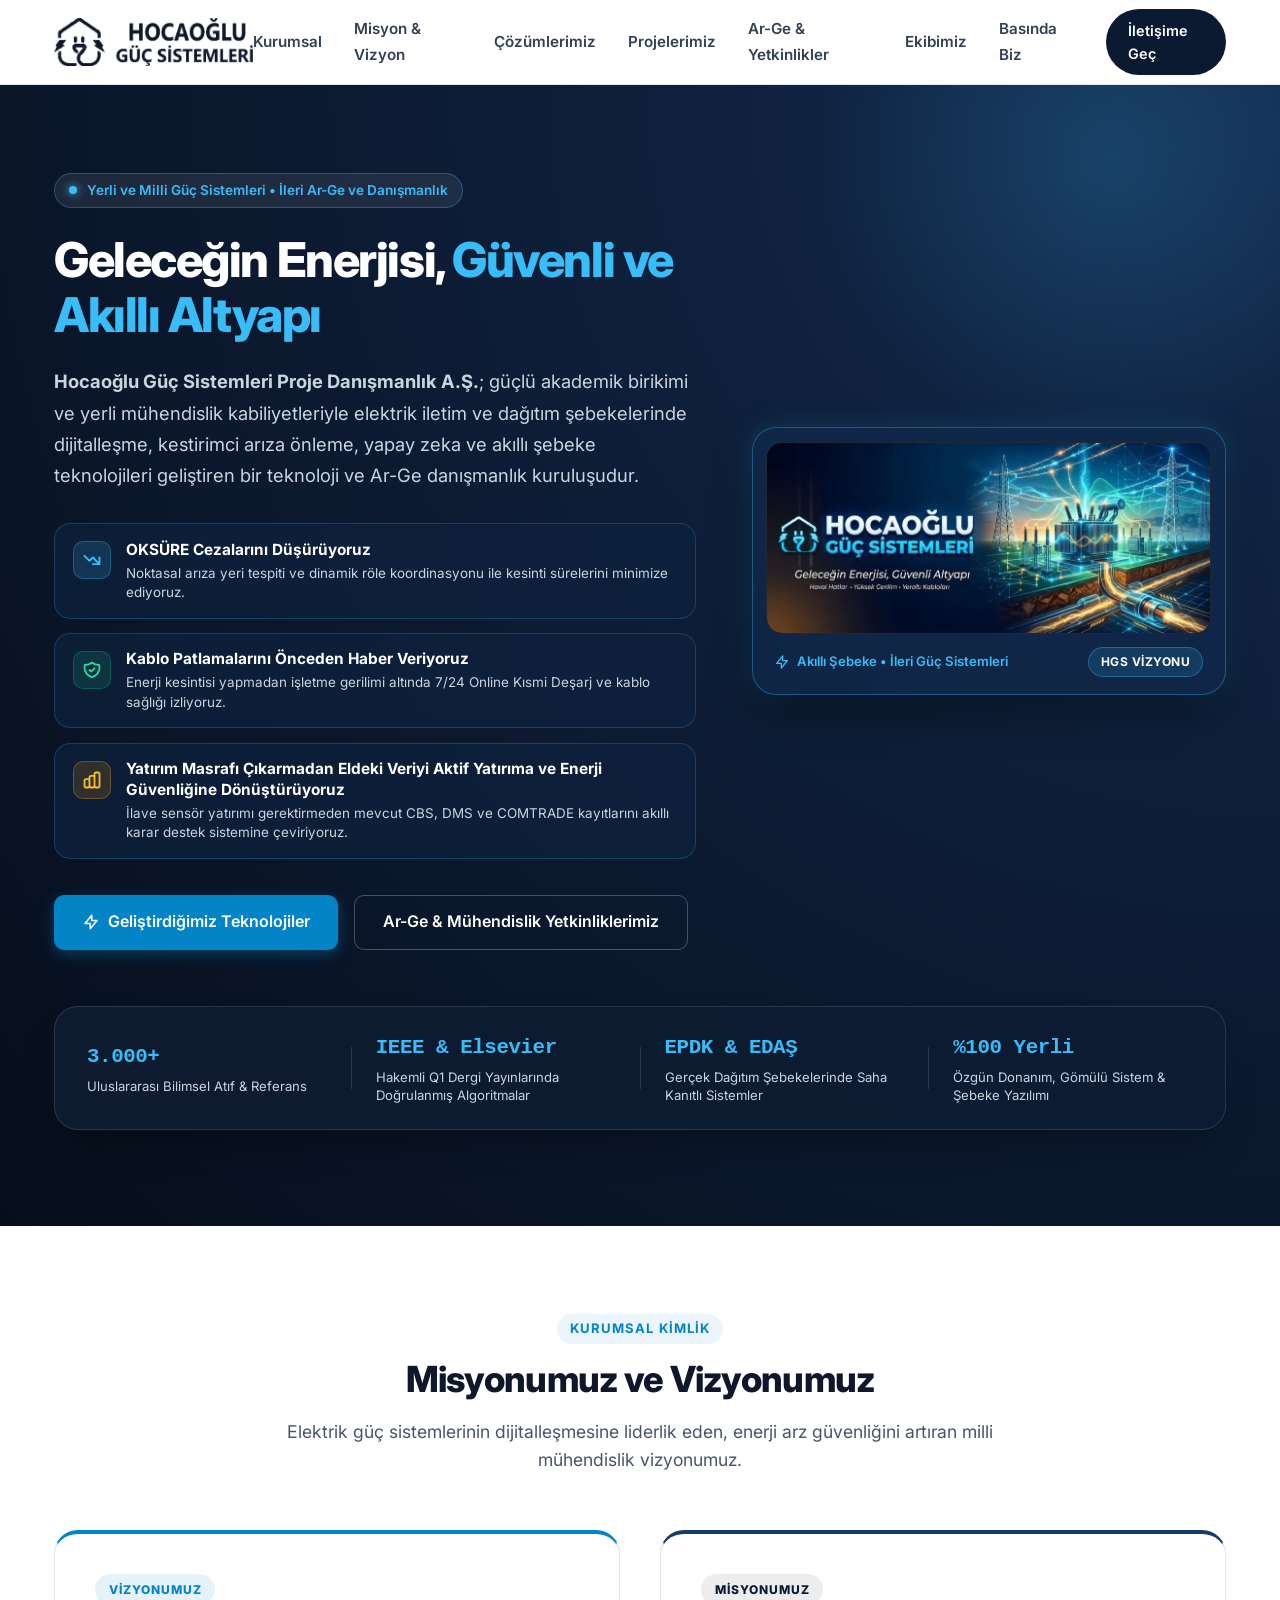
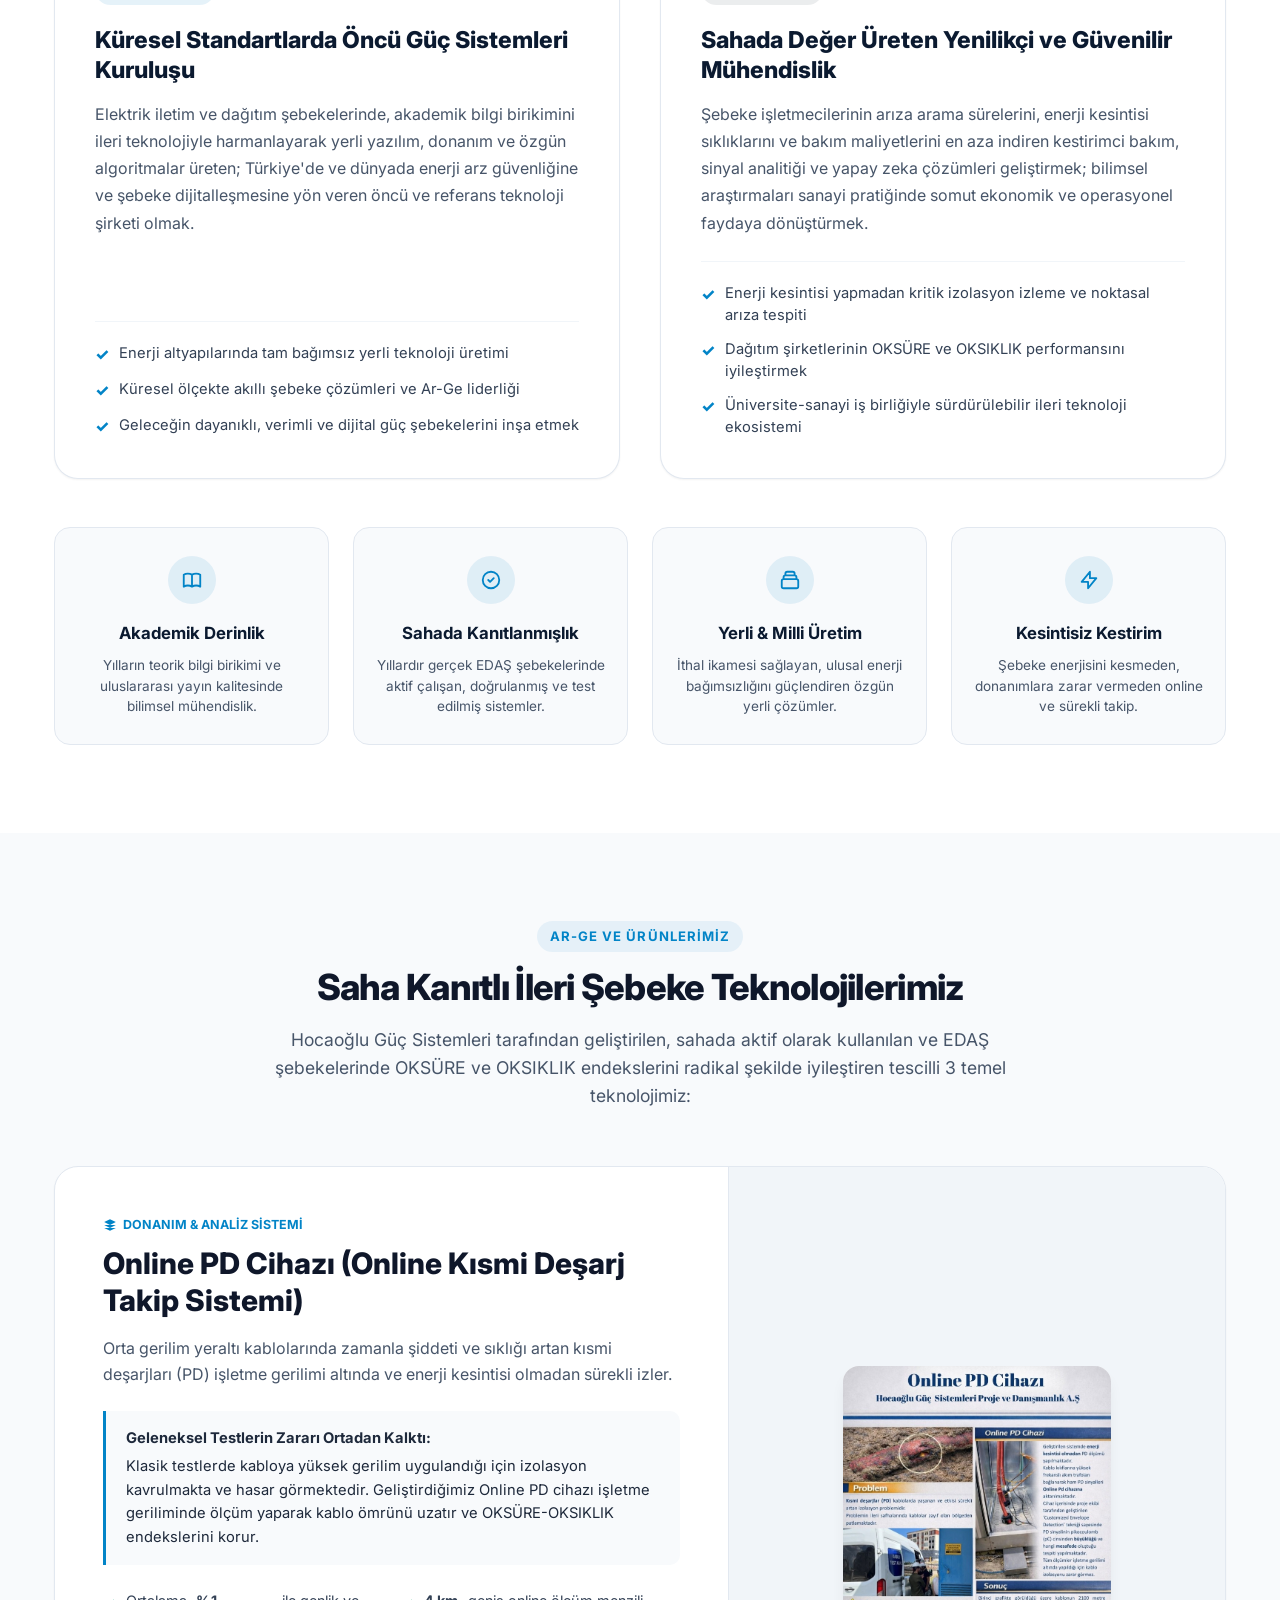
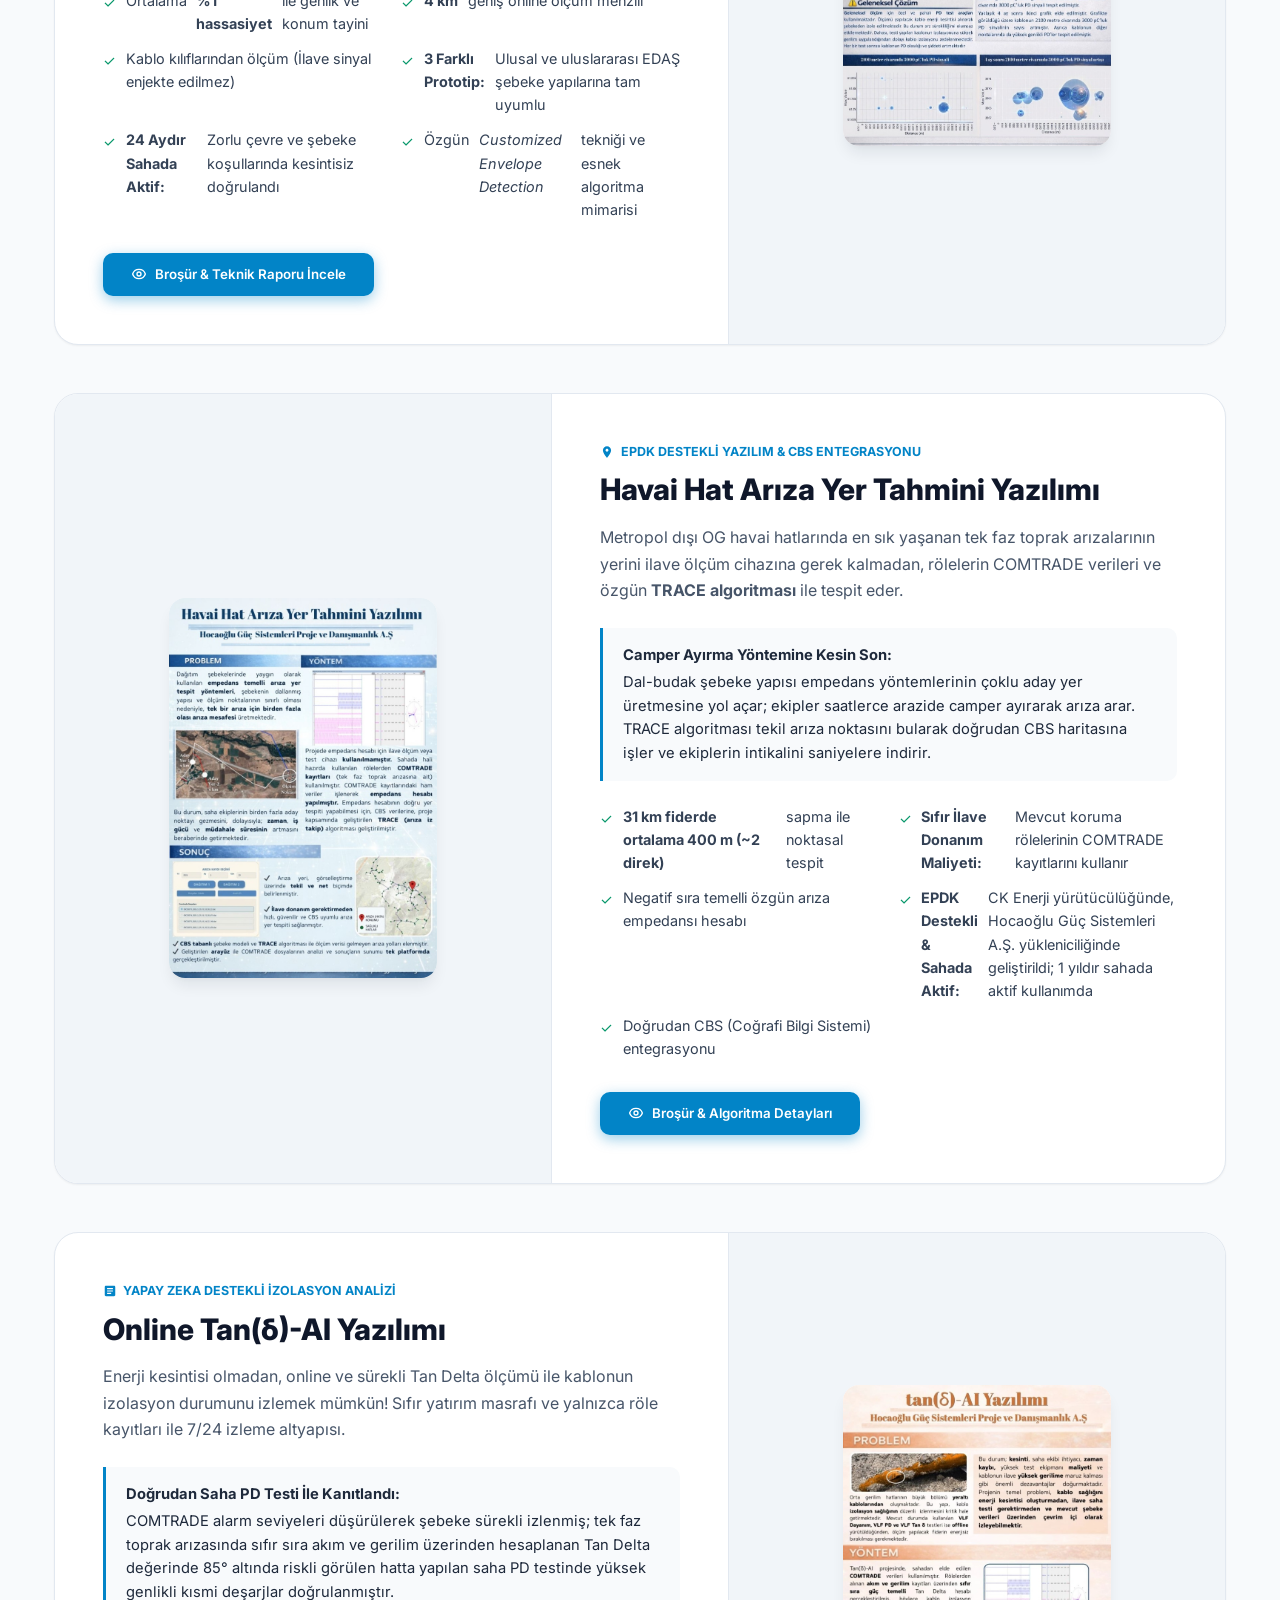
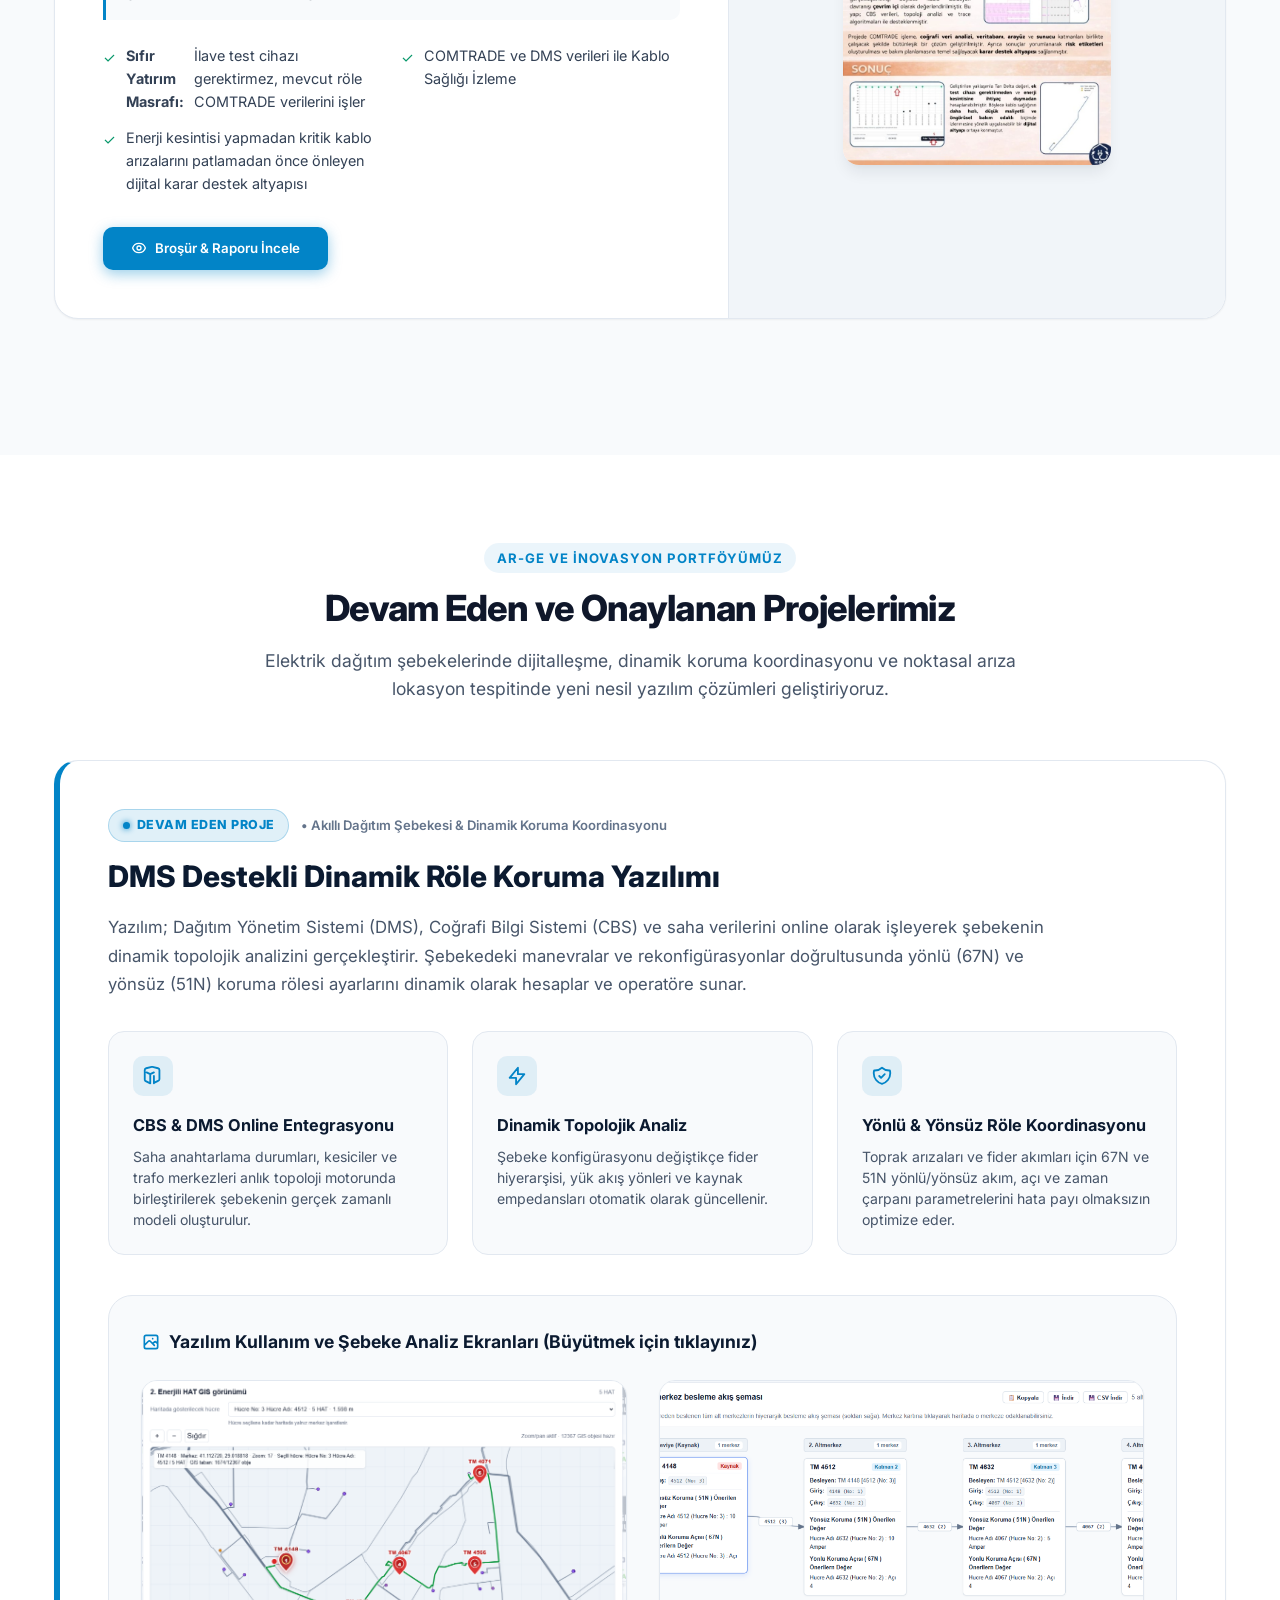
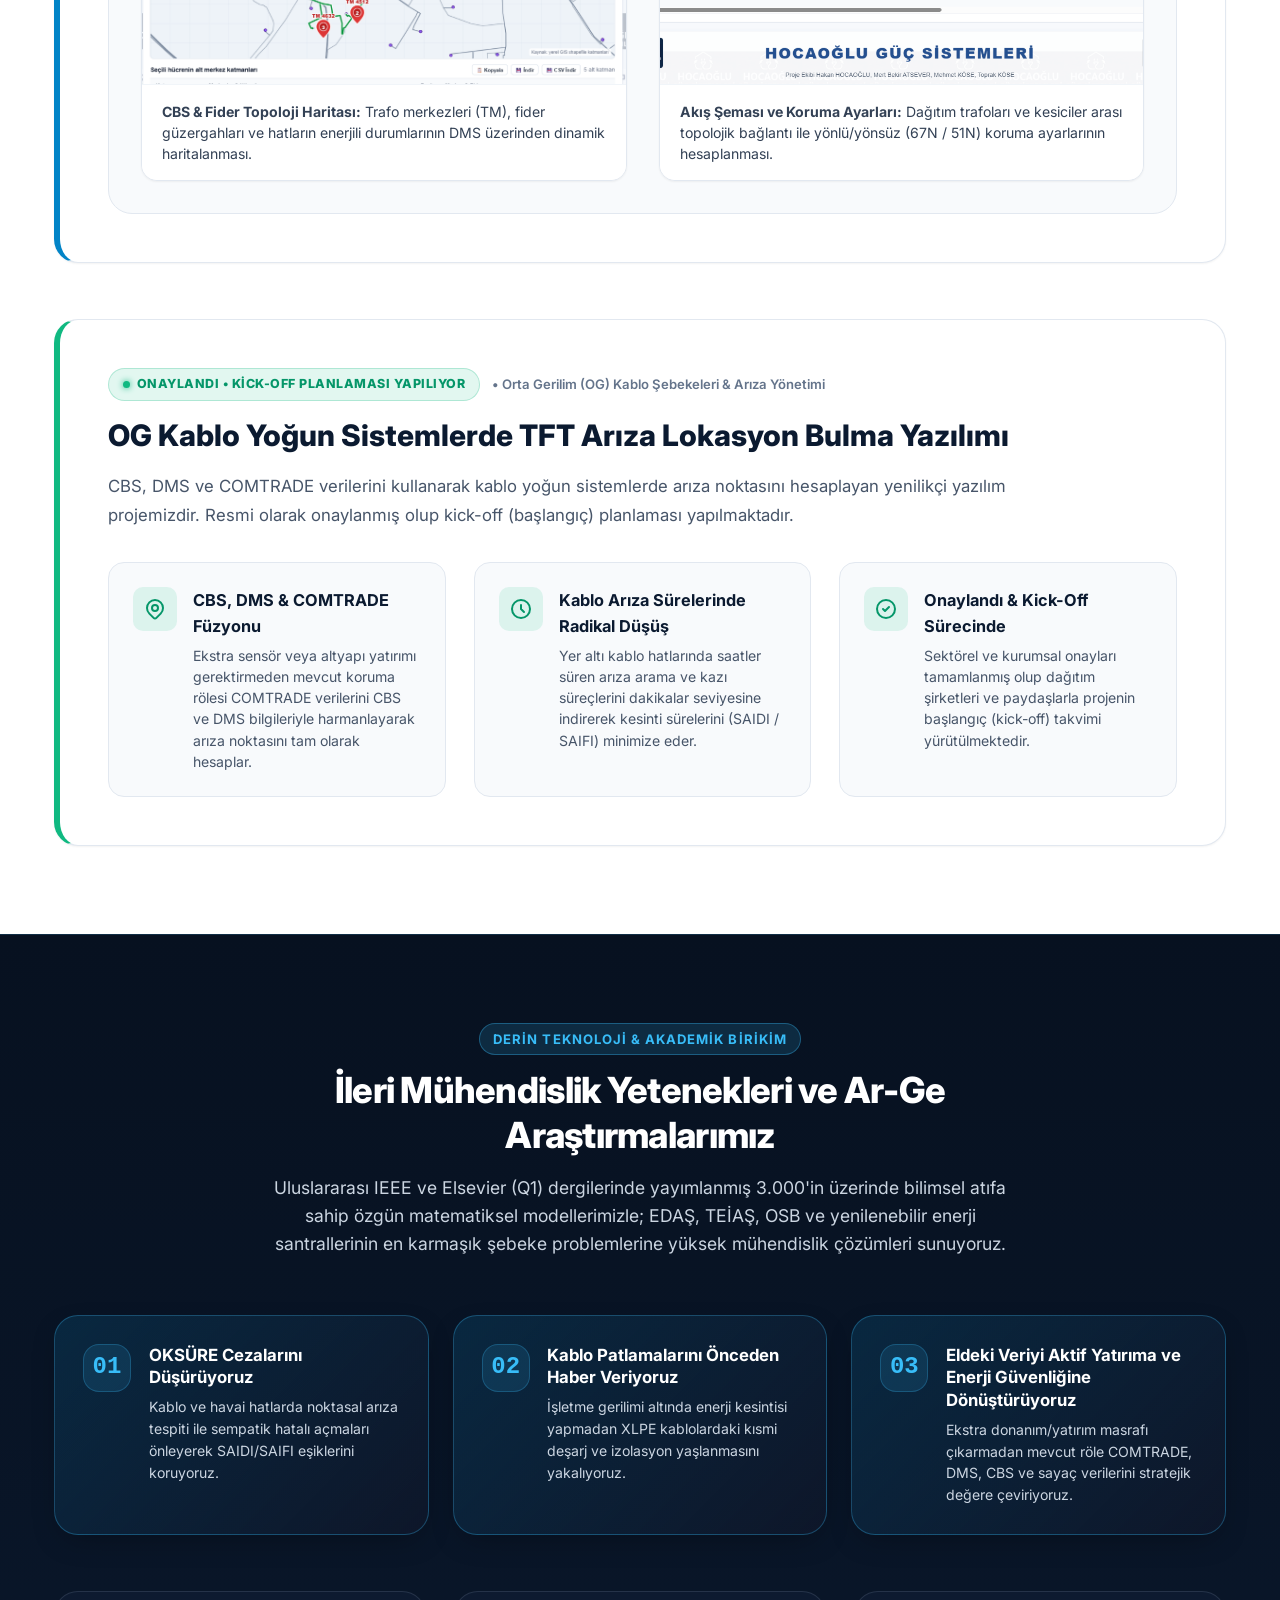
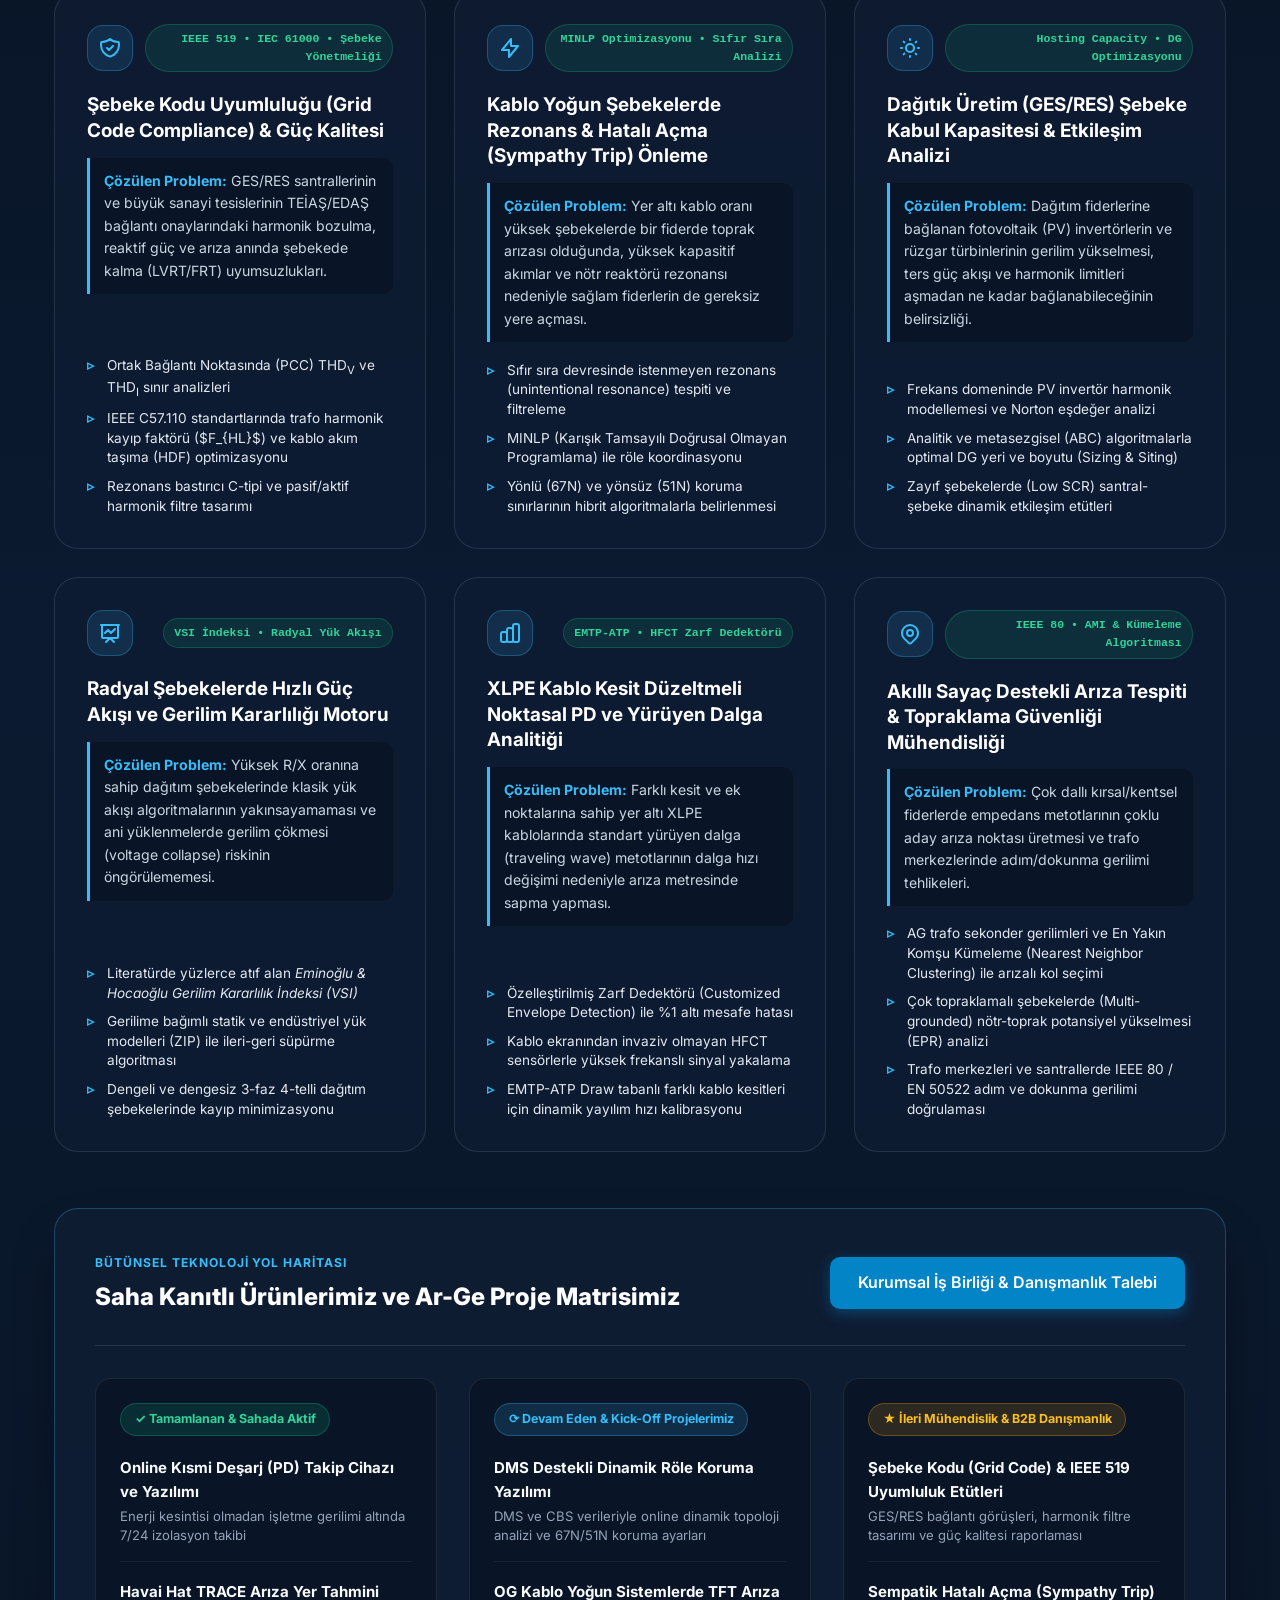
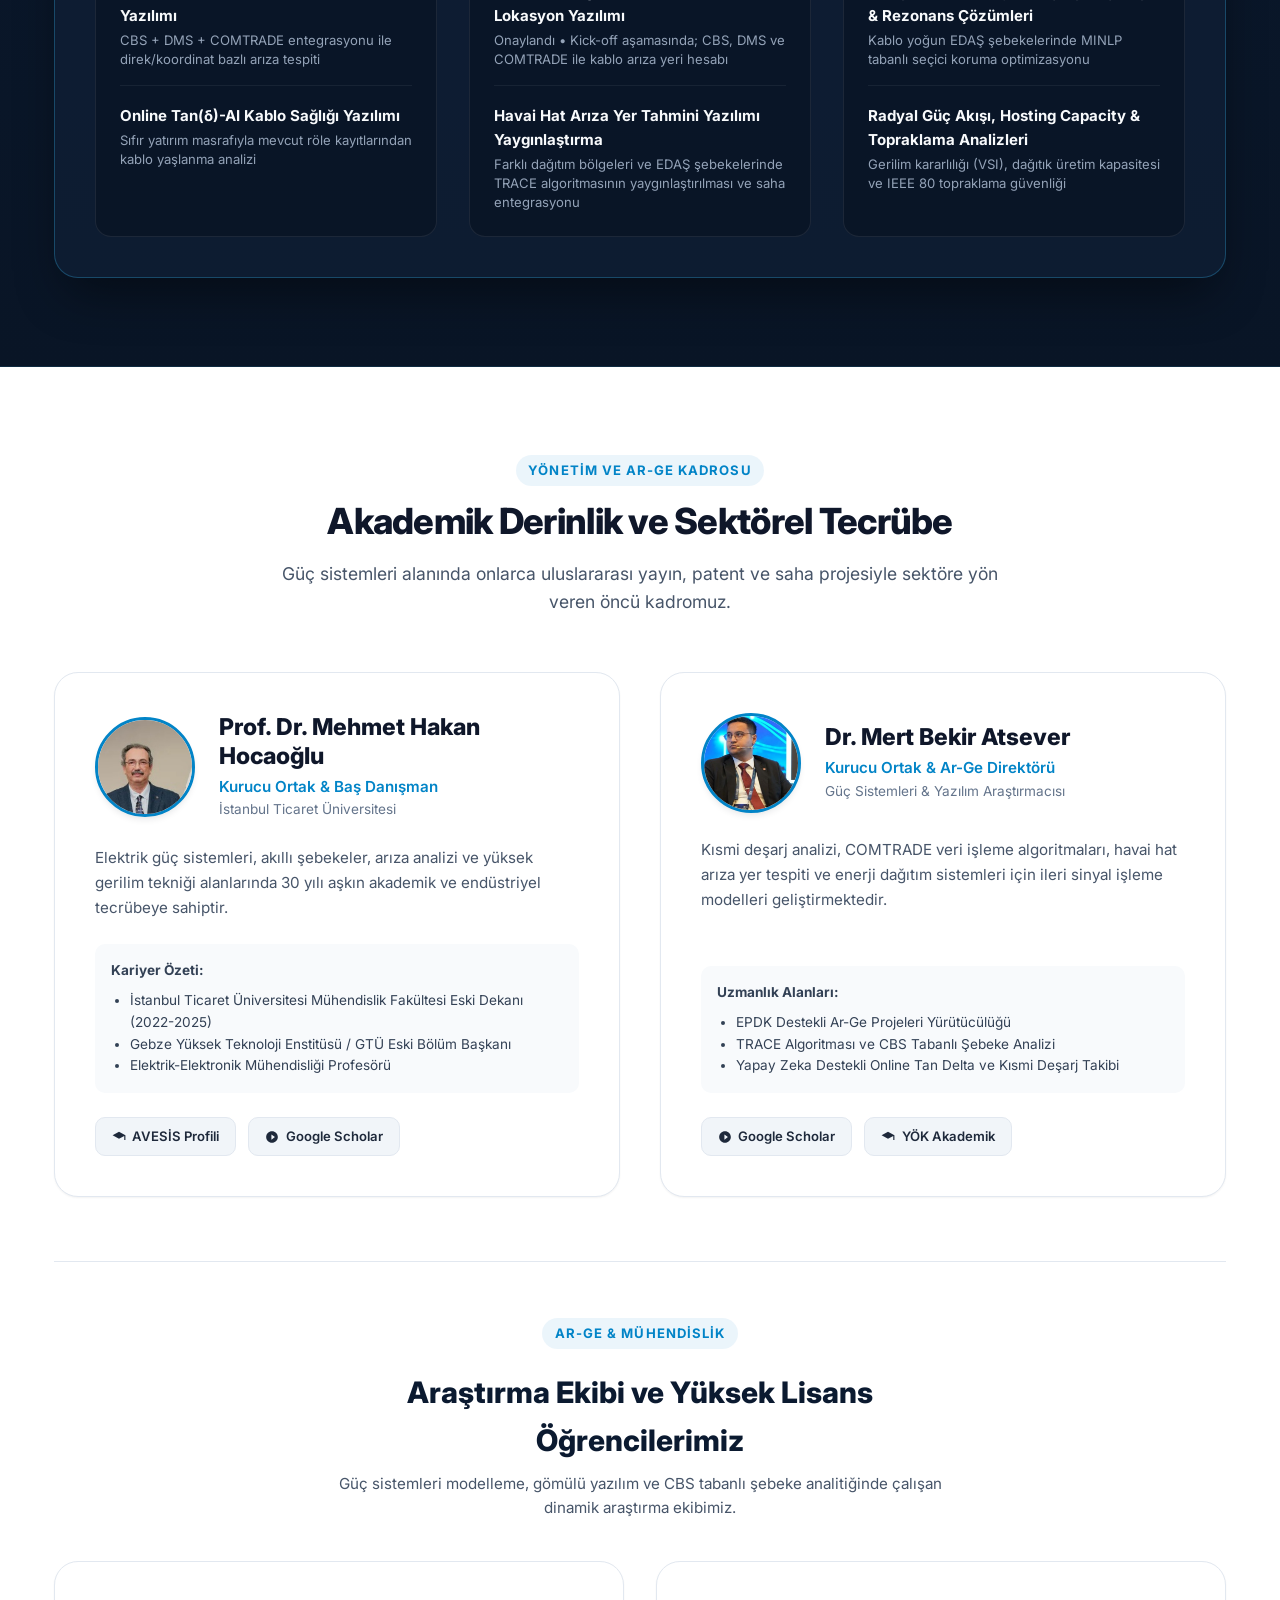
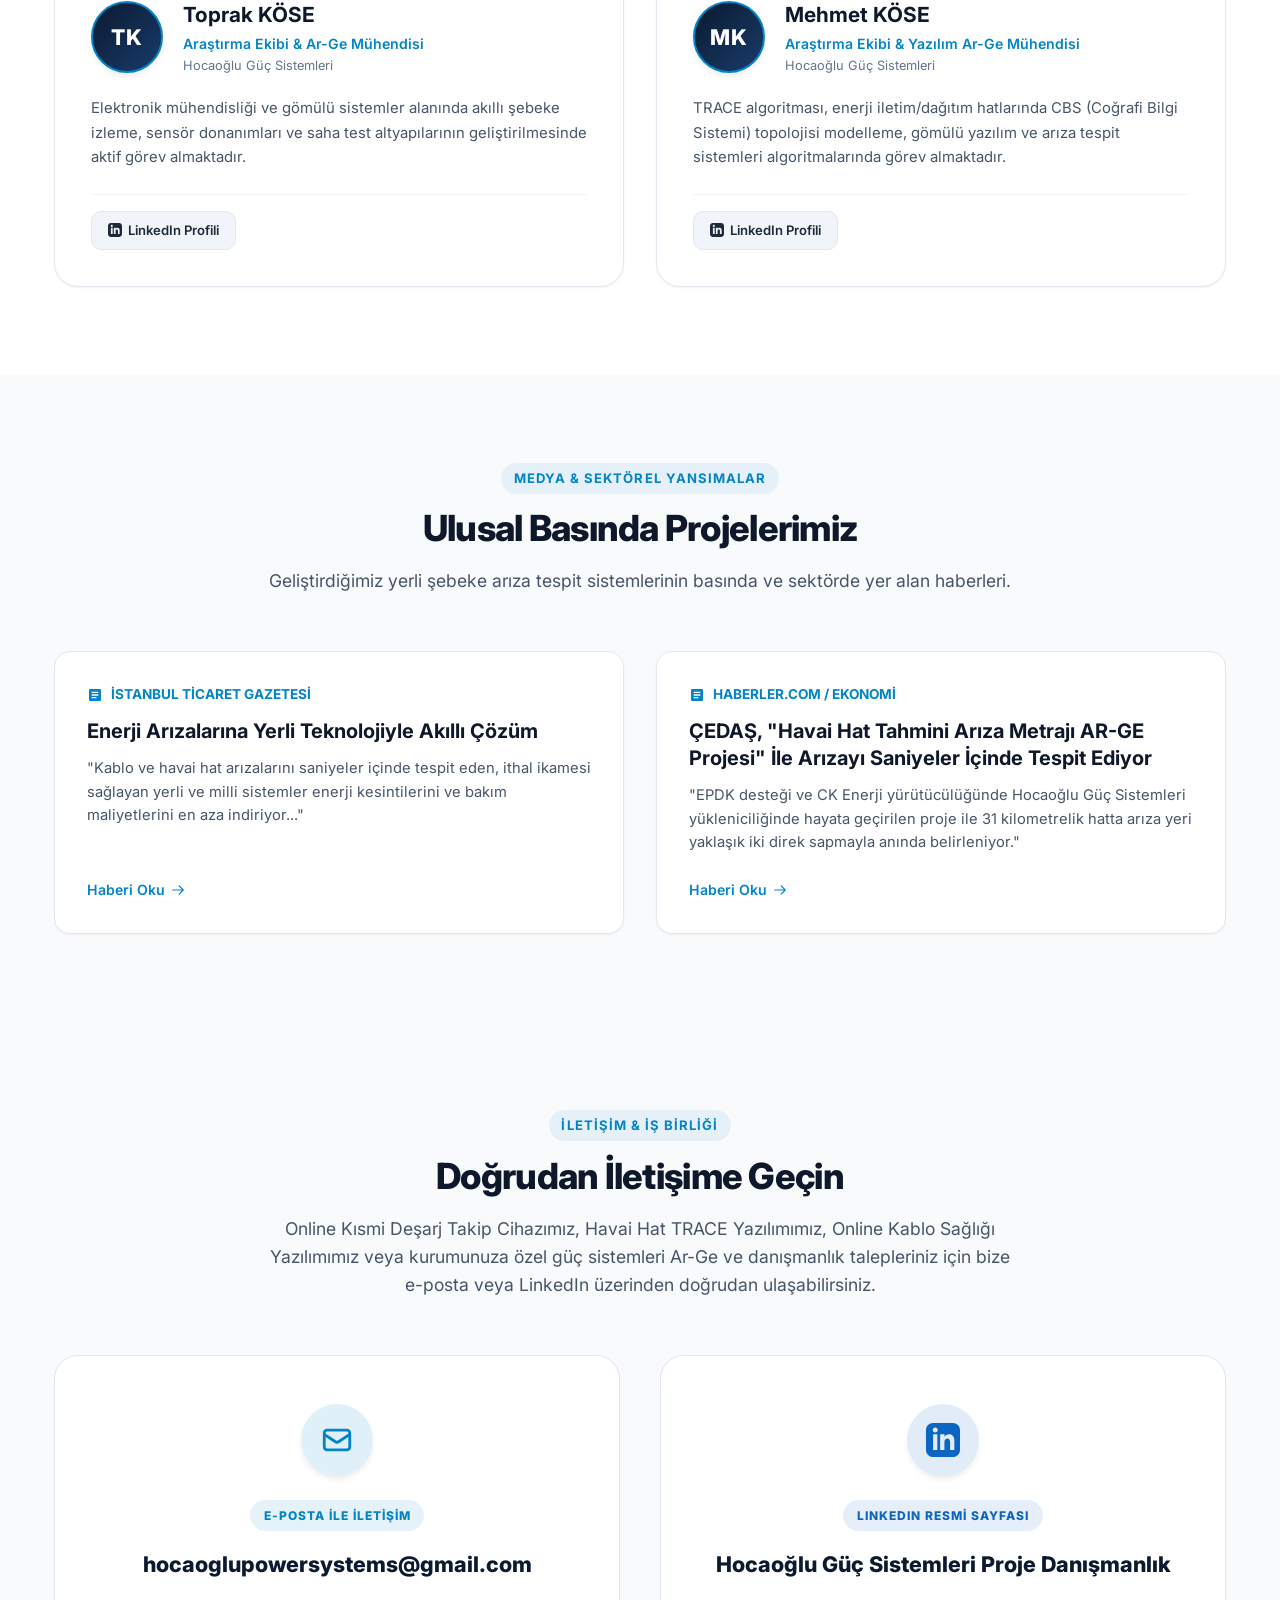
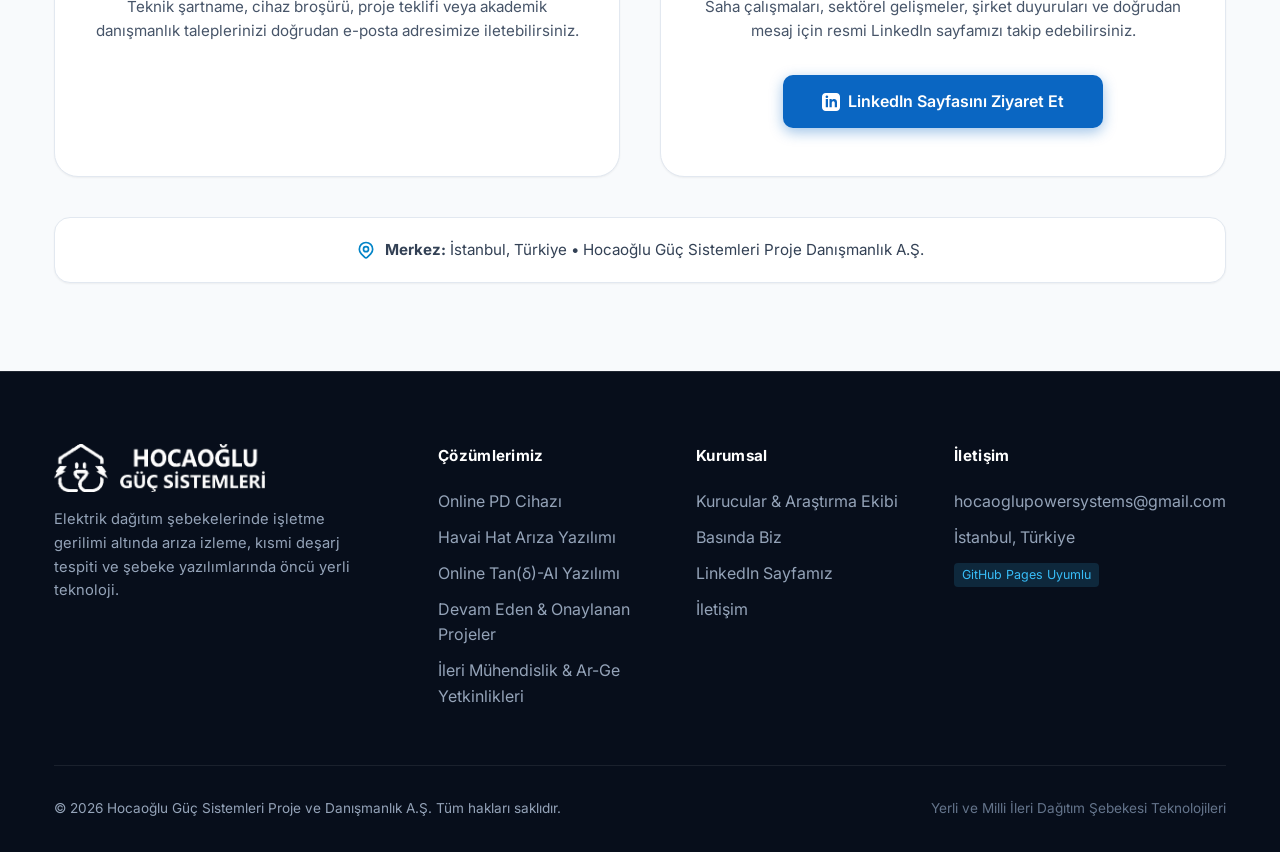
==== commit 11fb7cb8: "update: Devam eden projeler maddesi 'Havai Hat Arıza Yer Tahmini Yazılımı Yaygınlaştırma' olarak gün" ====
--- a/index.html
+++ b/index.html
@@ -906,8 +906,8 @@
                 <span>Onaylandı &bull; Kick-off aşamasında; CBS, DMS ve COMTRADE ile kablo arıza yeri hesabı</span>
               </li>
               <li>
-                <strong>Kablo Kesit Düzeltmeli Zarf Dedektörü &amp; EMTP Modellemesi</strong>
-                <span>Farklı XLPE kablo kesitlerinde noktasal deşarj yeri doğrulama araştırmaları</span>
+                <strong>Havai Hat Arıza Yer Tahmini Yazılımı Yaygınlaştırma</strong>
+                <span>Farklı dağıtım bölgeleri ve EDAŞ şebekelerinde TRACE algoritmasının yaygınlaştırılması ve saha entegrasyonu</span>
               </li>
             </ul>
           </div>
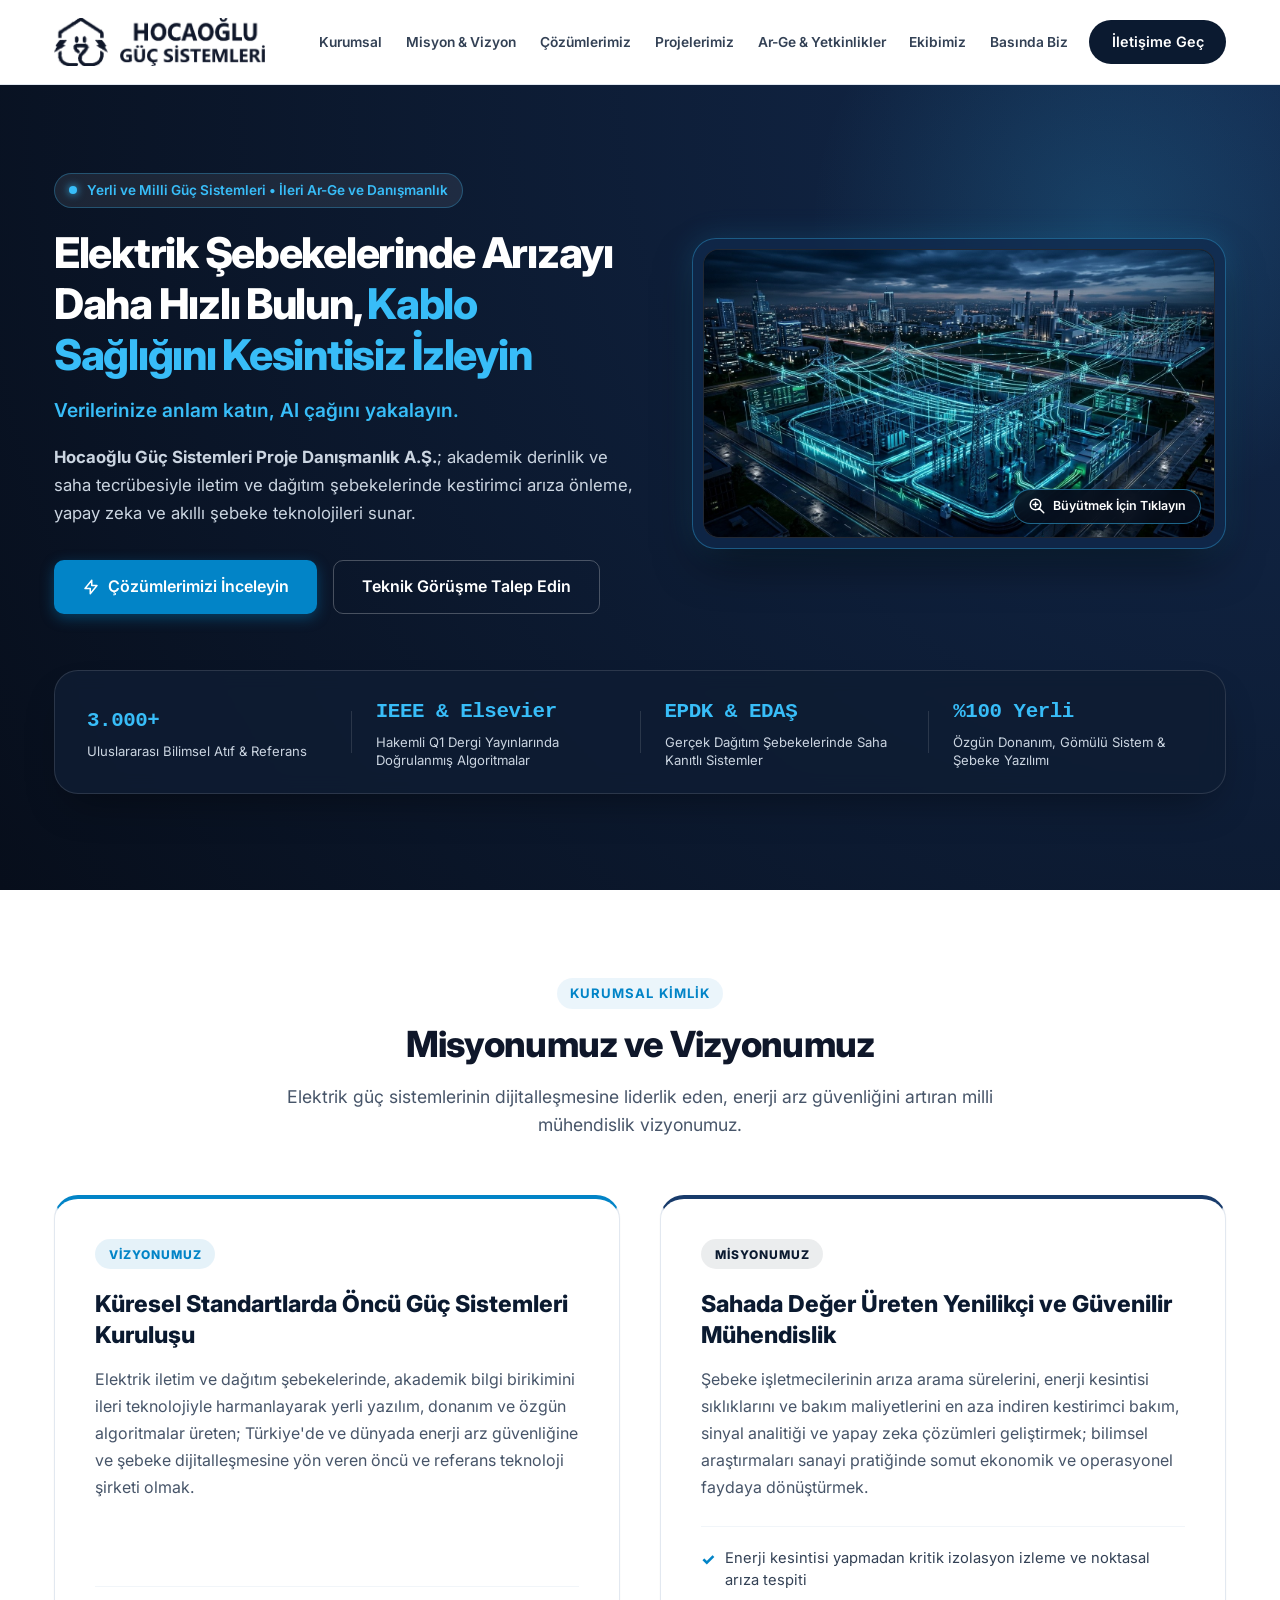
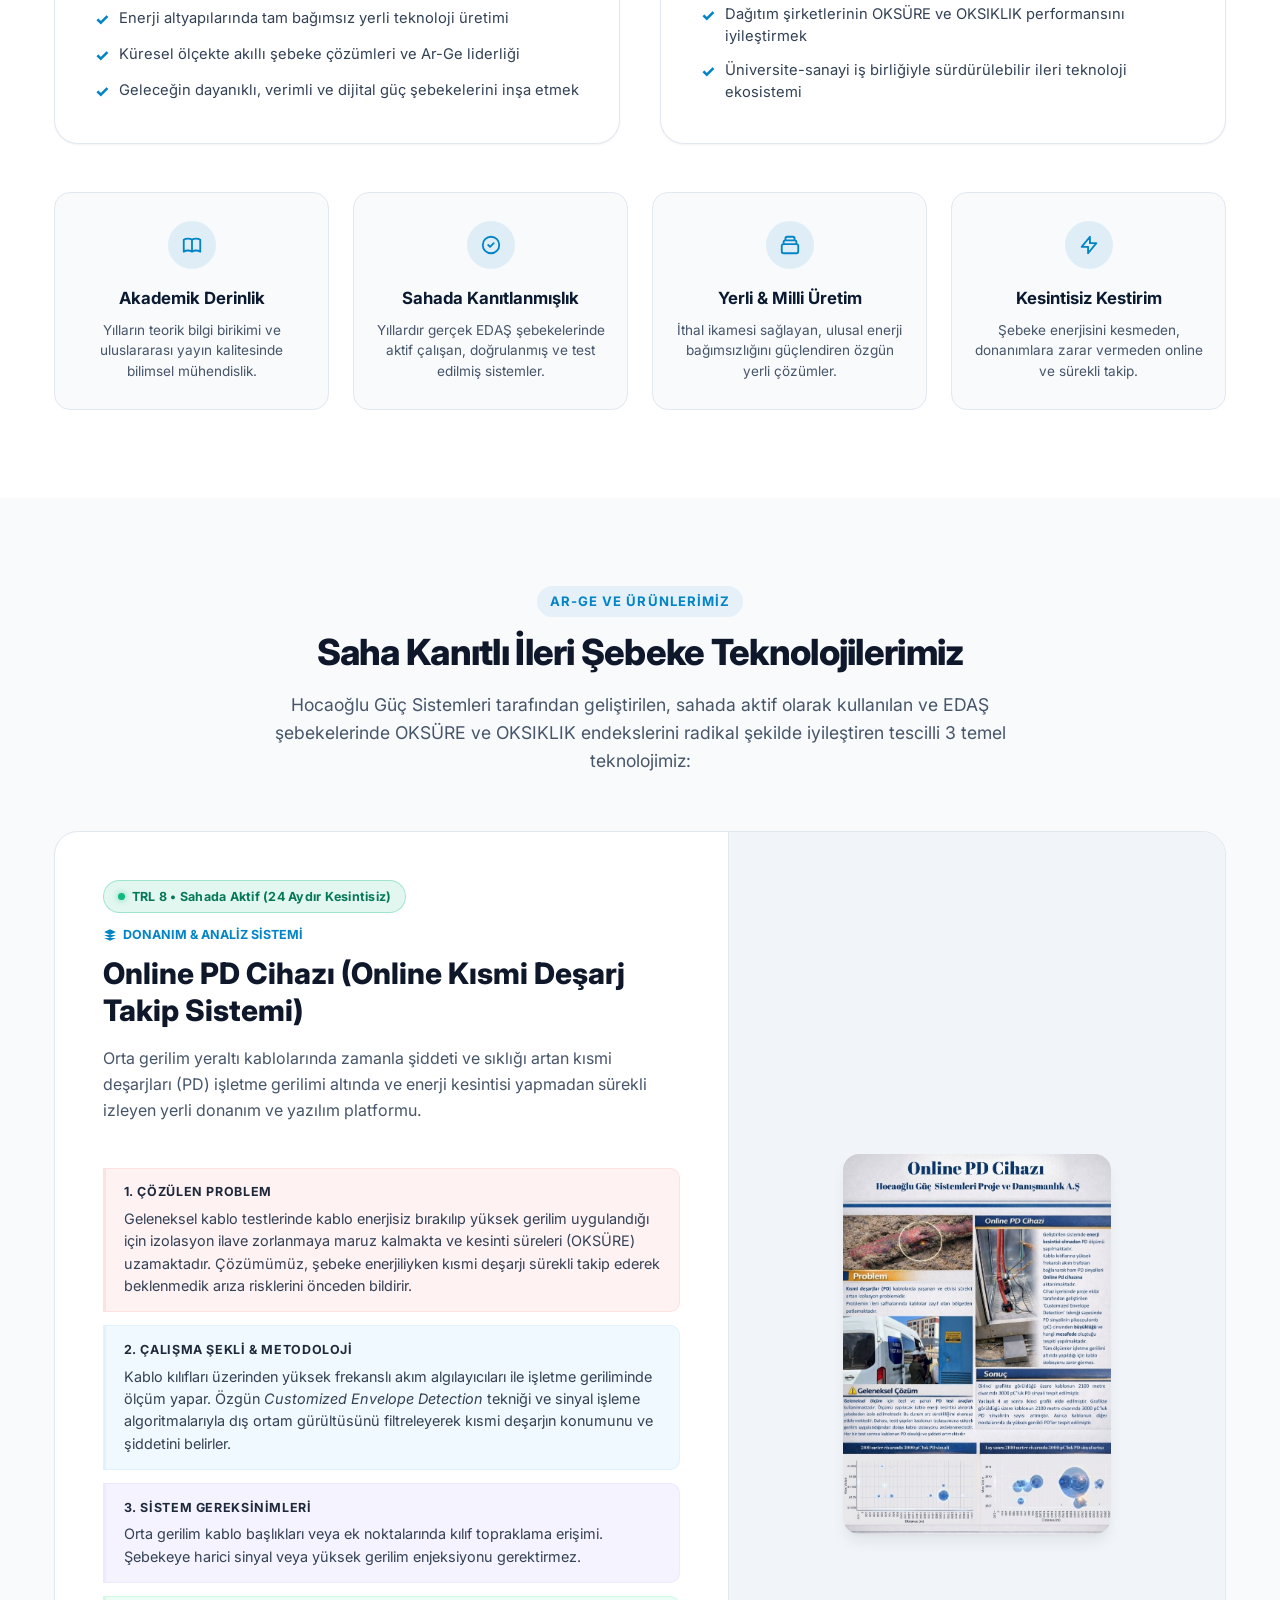
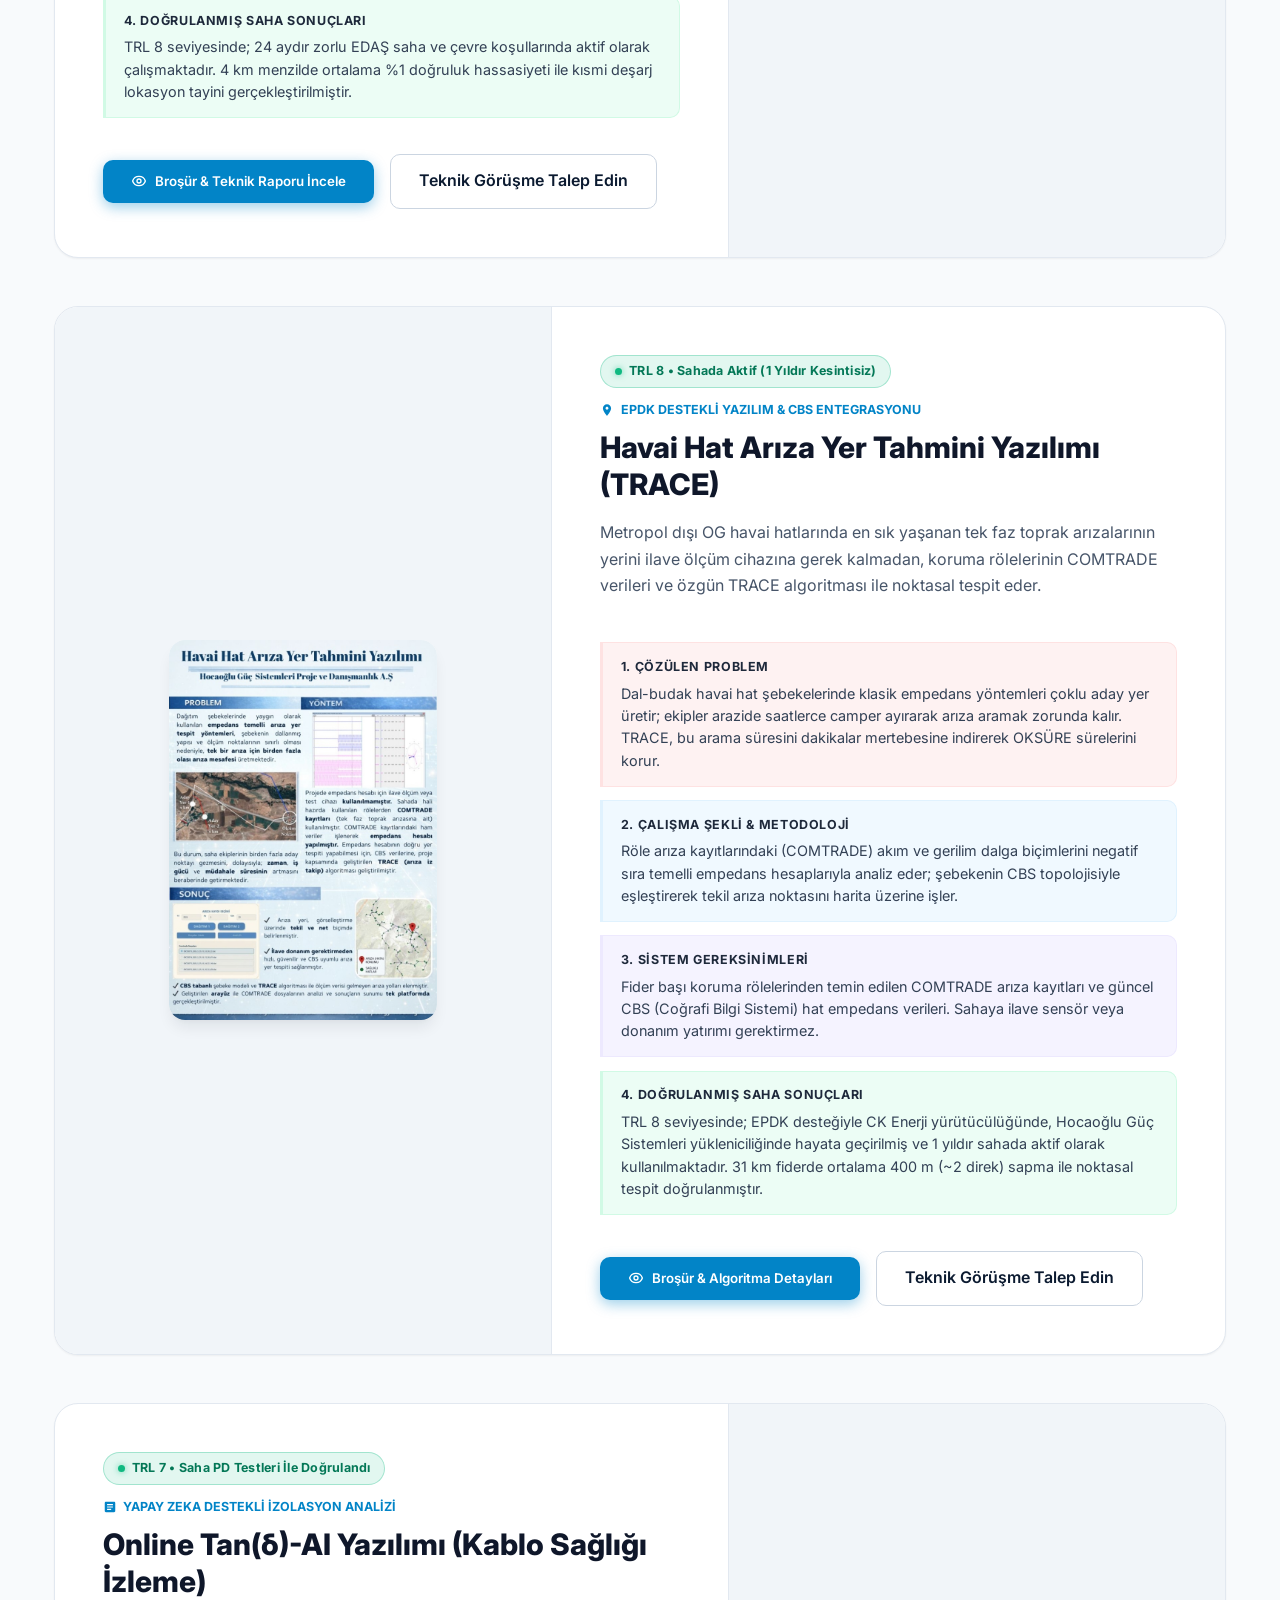
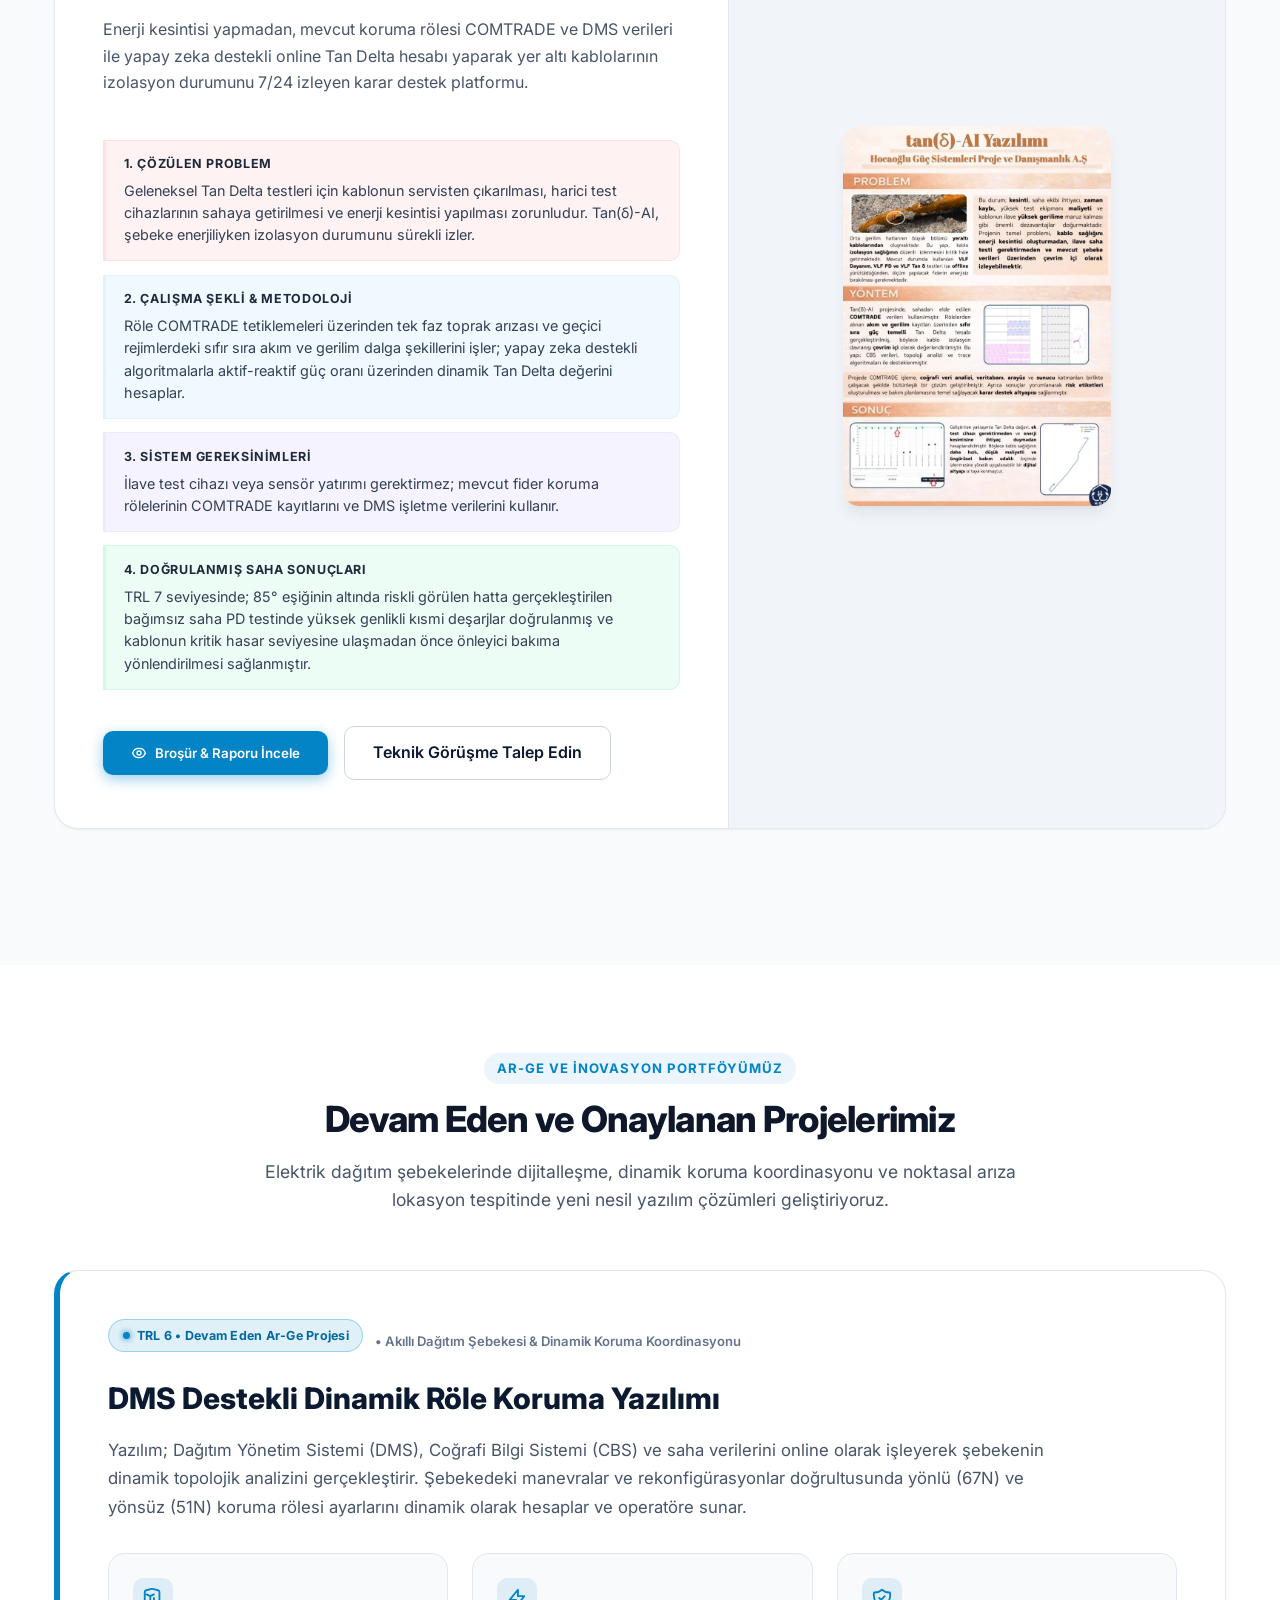
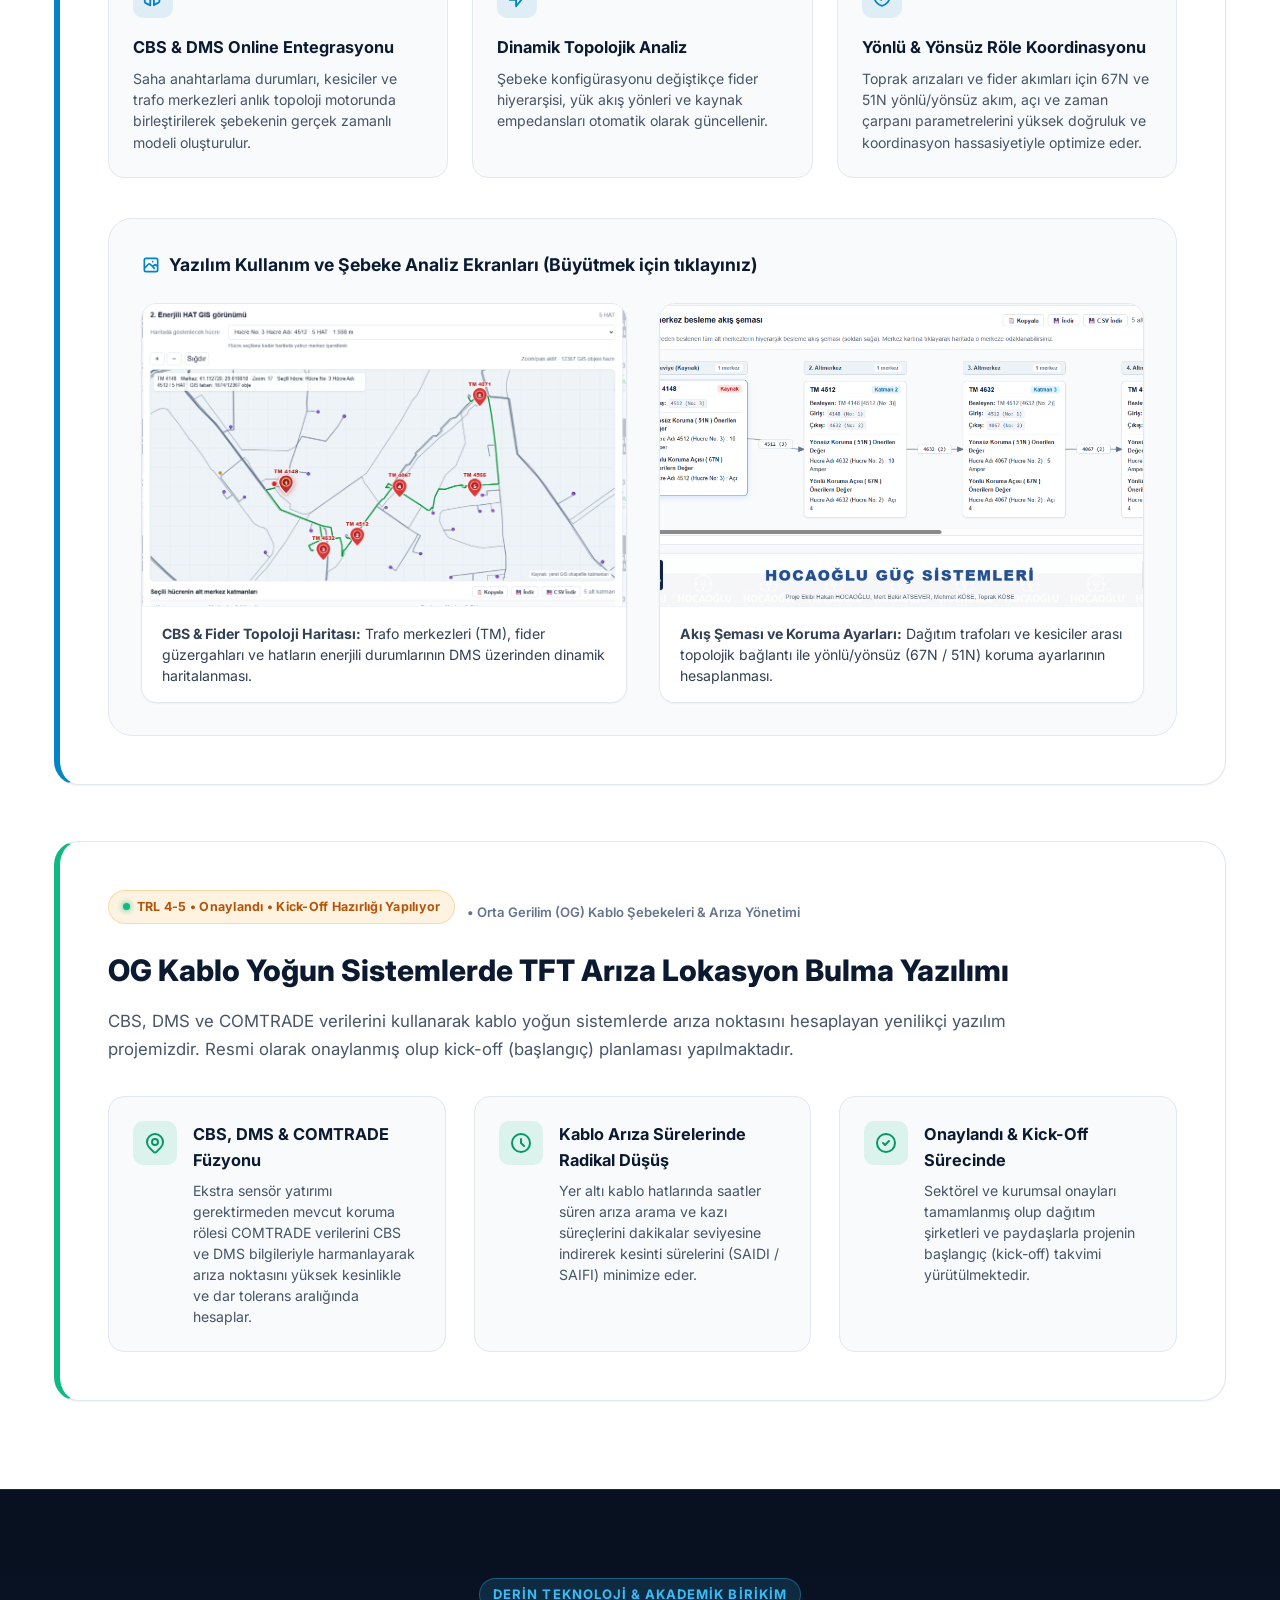
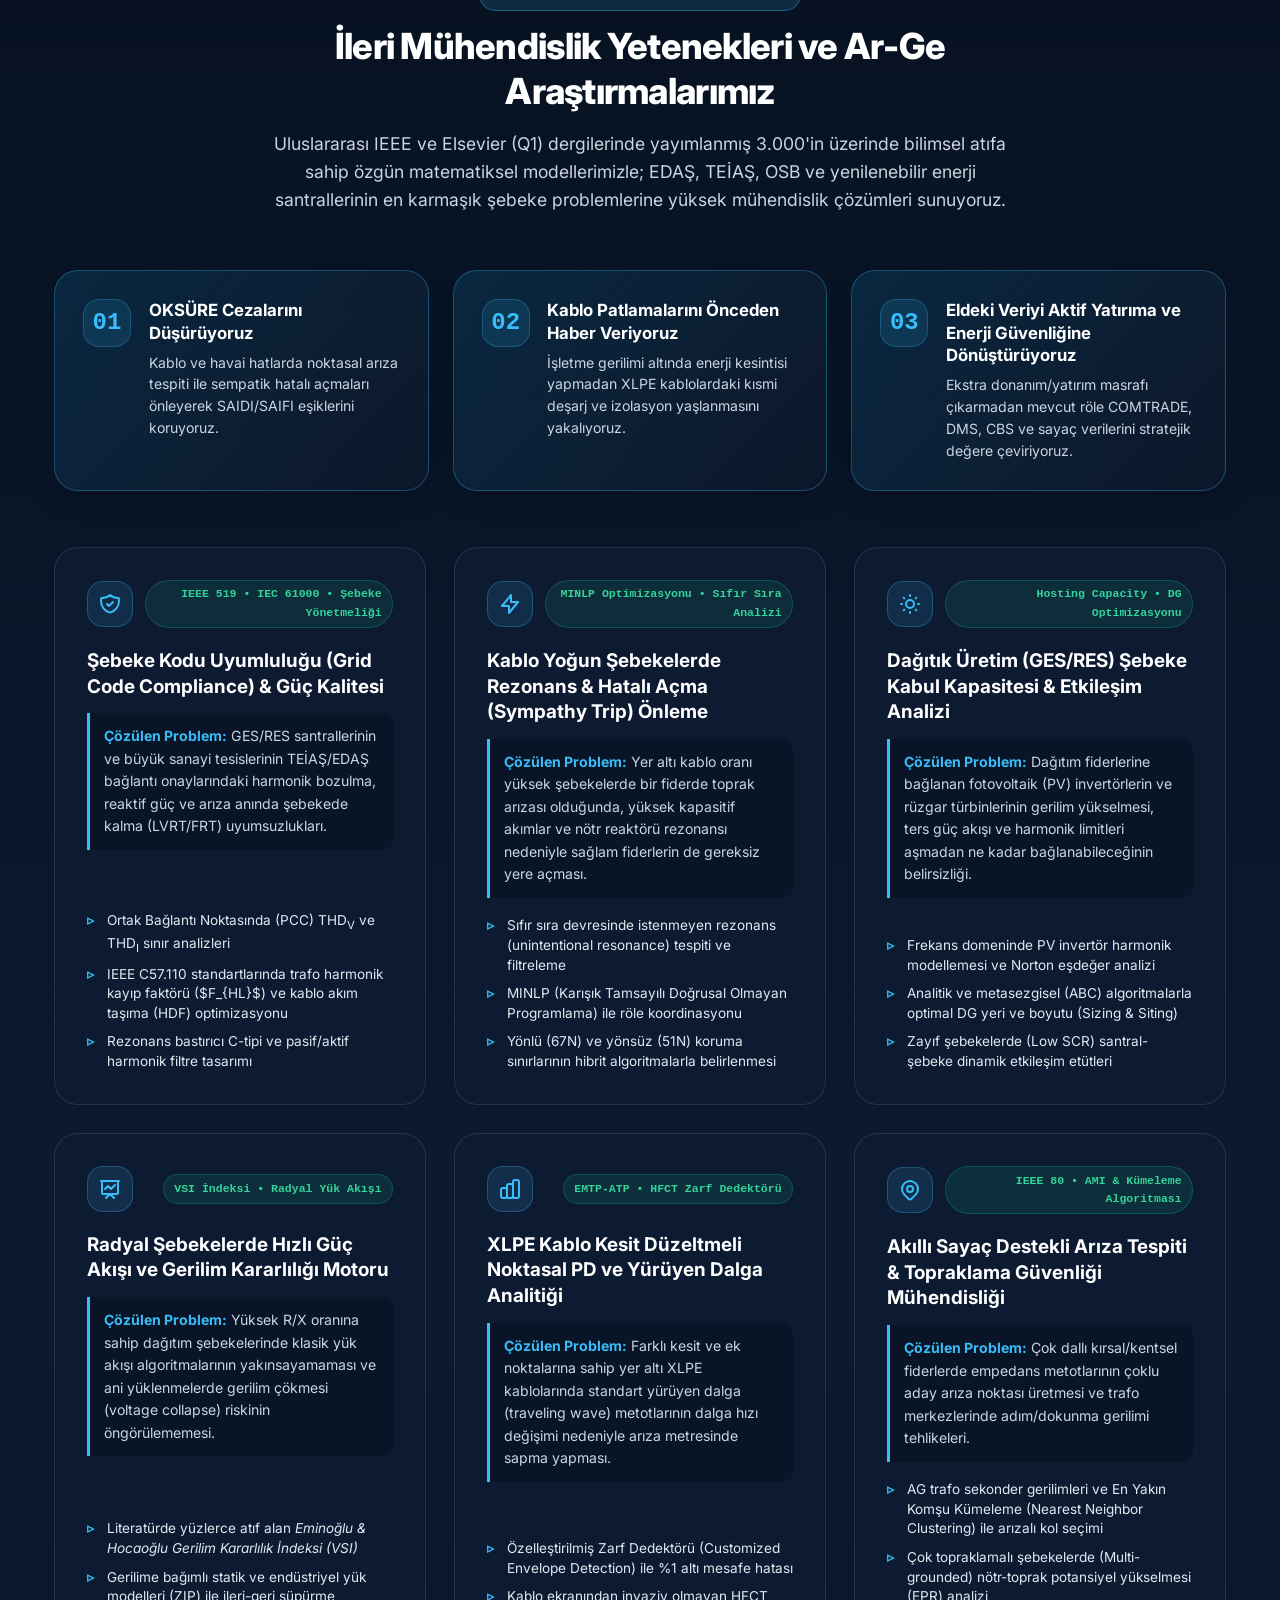
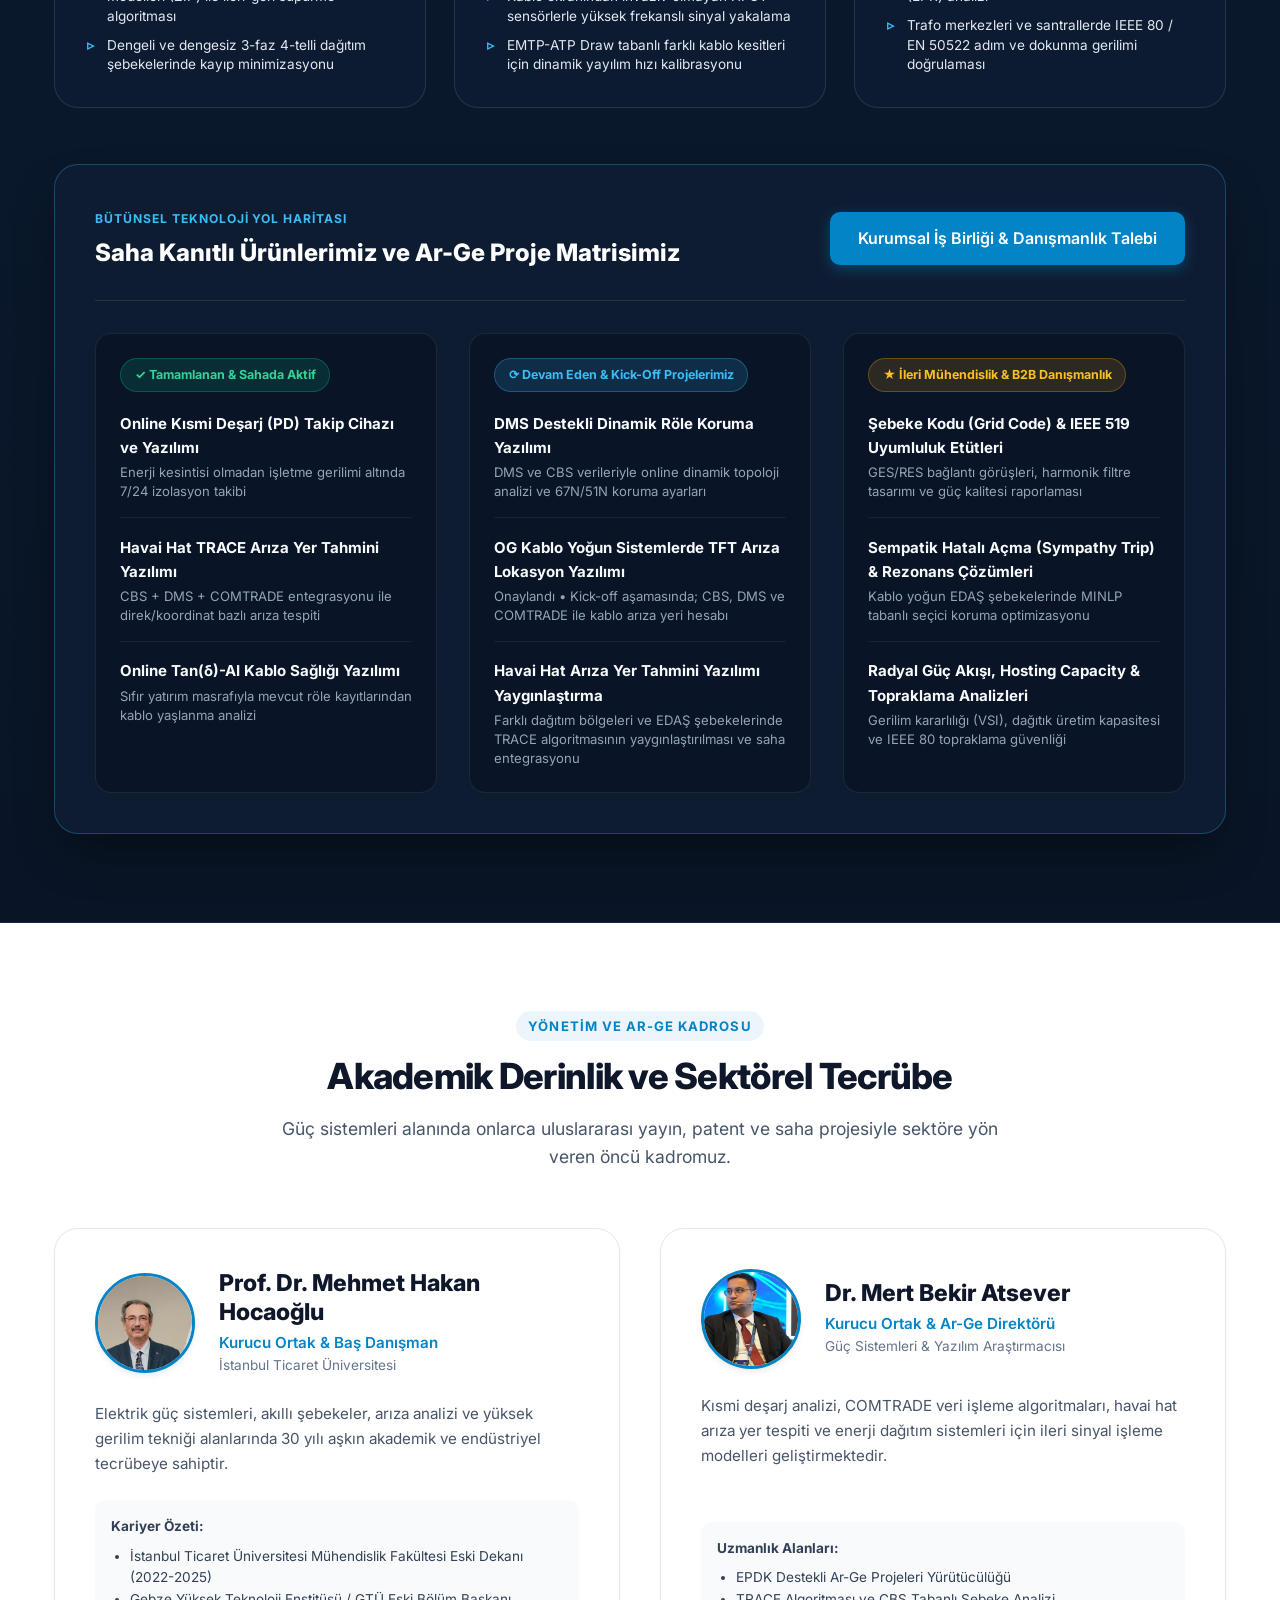
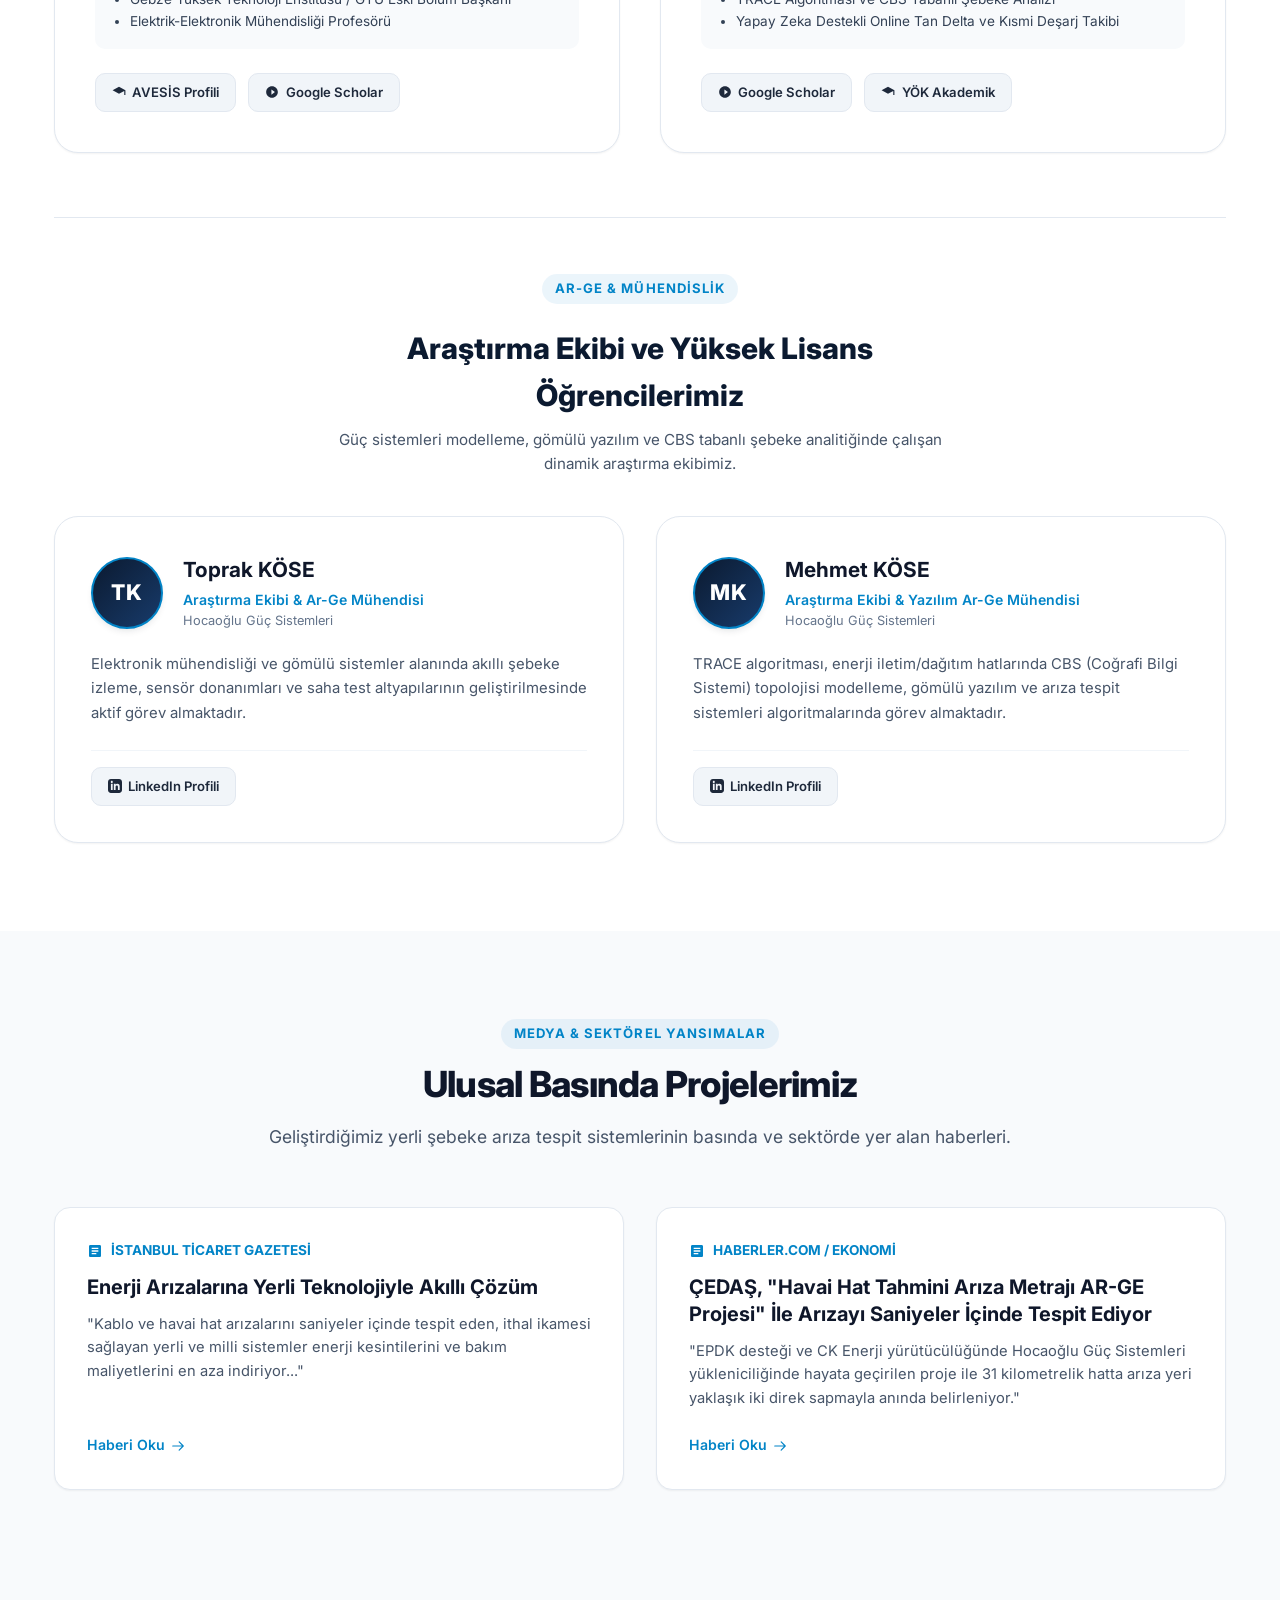
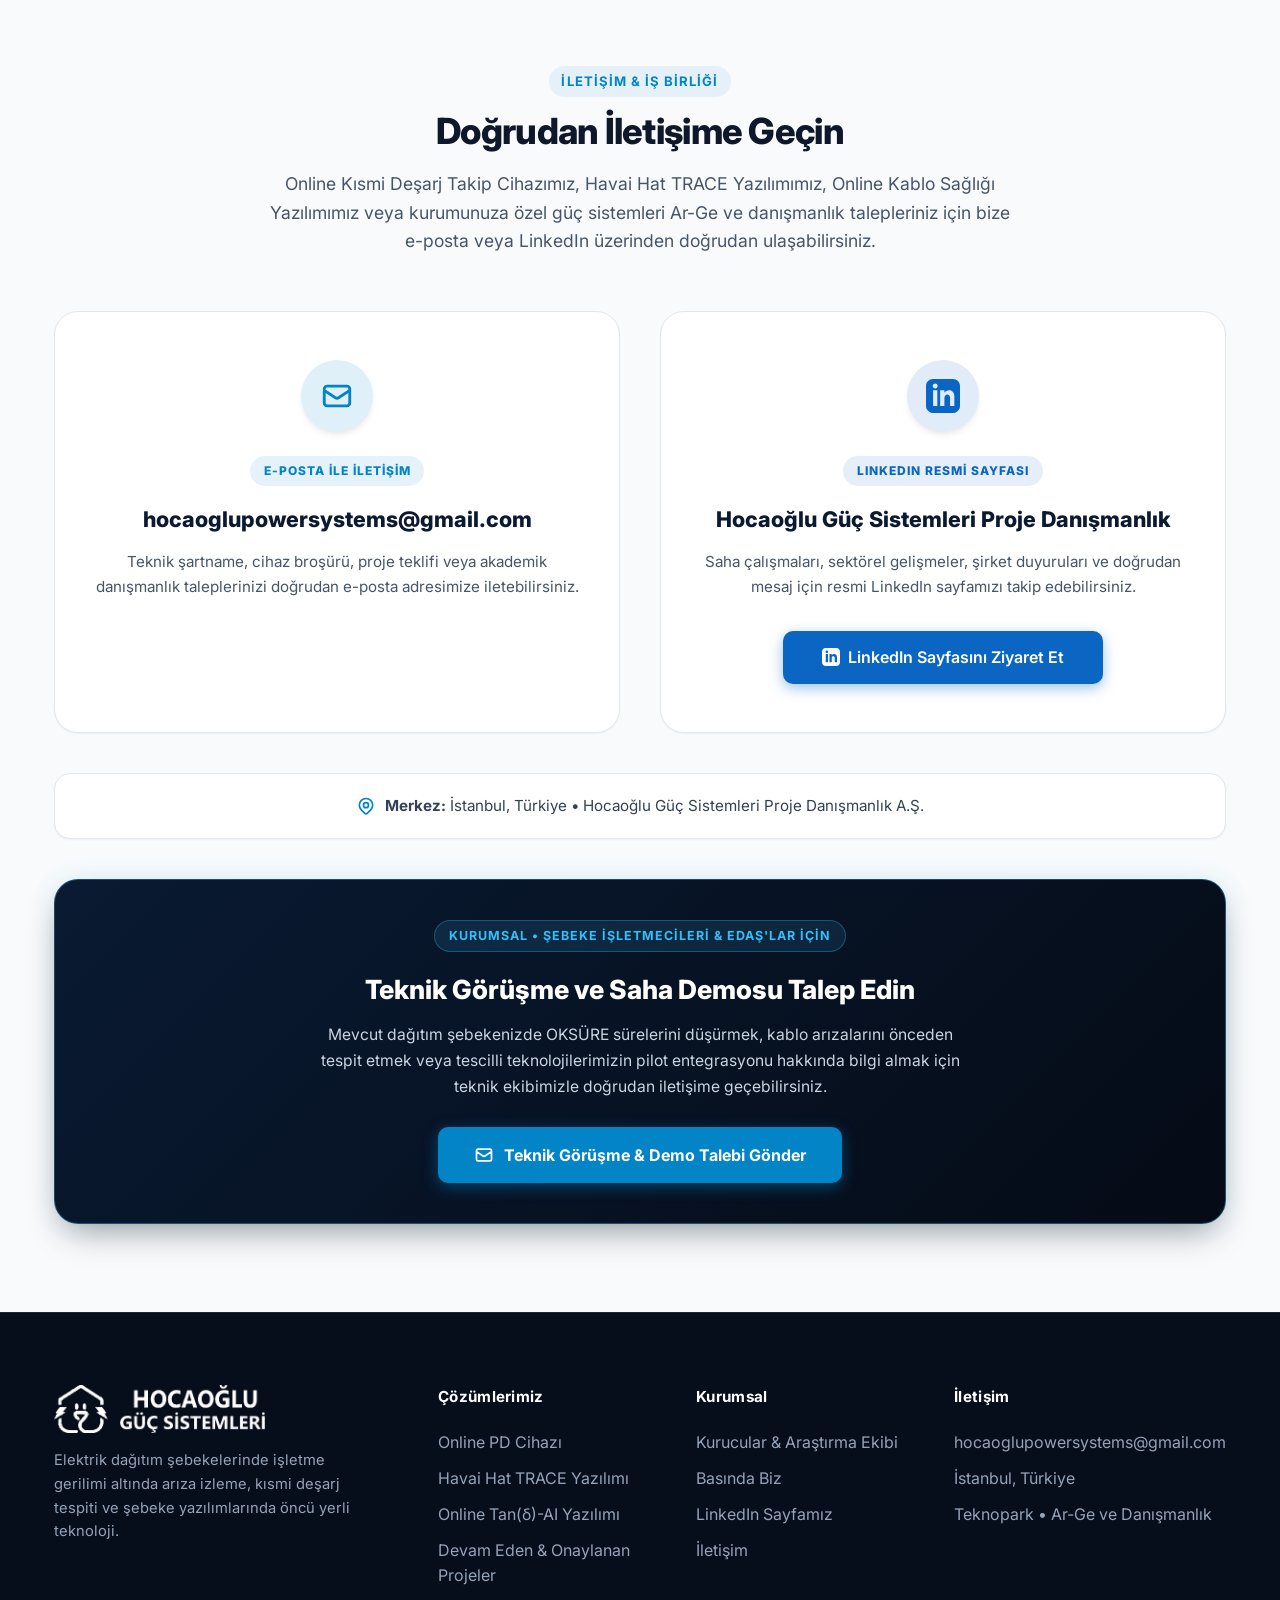
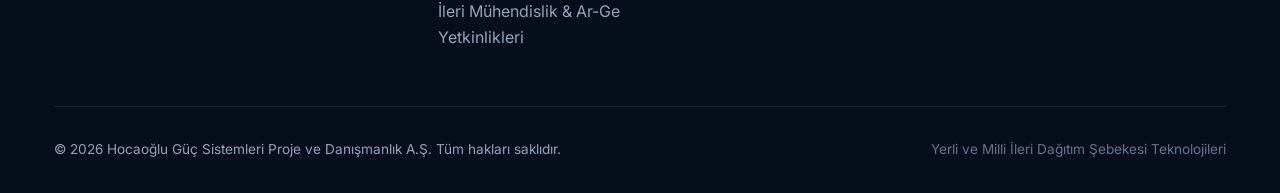
==== commit aded6753: "feat: UX iyileştirmesi, sadeleştirilmiş ilk ekran, derin ürün bağlantıları ve olgunluk rozetleri" ====
--- a/index.html
+++ b/index.html
@@ -133,78 +133,40 @@
           </div>
 
           <h1 class="hero-title">
-            Geleceğin Enerjisi, <span>Güvenli ve Akıllı Altyapı</span>
+            Elektrik Şebekelerinde Arızayı Daha Hızlı Bulun, <span>Kablo Sağlığını Kesintisiz İzleyin</span>
           </h1>
 
+          <p class="hero-subtitle-motto">
+            Verilerinize anlam katın, AI çağını yakalayın.
+          </p>
+
           <p class="hero-description">
-            <strong>Hocaoğlu Güç Sistemleri Proje Danışmanlık A.Ş.</strong>; güçlü akademik birikimi ve yerli mühendislik kabiliyetleriyle elektrik iletim ve dağıtım şebekelerinde dijitalleşme, kestirimci arıza önleme, yapay zeka ve akıllı şebeke teknolojileri geliştiren bir teknoloji ve Ar-Ge danışmanlık kuruluşudur.
-          </p>
-
-          <!-- 3 Temel Kurumsal Taahhüt (Value-First) -->
-          <div class="hero-value-pillars">
-            <div class="hero-pillar-item">
-              <div class="pillar-icon pillar-cyan">
-                <svg width="20" height="20" fill="none" stroke="currentColor" stroke-width="2.2" viewBox="0 0 24 24">
-                  <path stroke-linecap="round" stroke-linejoin="round" d="M13 17h8m0 0V9m0 8l-8-8-4 4-6-6"/>
-                </svg>
-              </div>
-              <div class="pillar-text">
-                <strong>OKSÜRE Cezalarını Düşürüyoruz</strong>
-                <span>Noktasal arıza yeri tespiti ve dinamik röle koordinasyonu ile kesinti sürelerini minimize ediyoruz.</span>
-              </div>
-            </div>
-
-            <div class="hero-pillar-item">
-              <div class="pillar-icon pillar-emerald">
-                <svg width="20" height="20" fill="none" stroke="currentColor" stroke-width="2.2" viewBox="0 0 24 24">
-                  <path stroke-linecap="round" stroke-linejoin="round" d="M9 12l2 2 4-4m5.618-4.016A11.955 11.955 0 0112 2.944a11.955 11.955 0 01-8.618 3.04A12.02 12.02 0 003 9c0 5.591 3.824 10.29 9 11.622 5.176-1.332 9-6.03 9-11.622 0-1.042-.133-2.052-.382-3.016z"/>
-                </svg>
-              </div>
-              <div class="pillar-text">
-                <strong>Kablo Patlamalarını Önceden Haber Veriyoruz</strong>
-                <span>Enerji kesintisi yapmadan işletme gerilimi altında 7/24 Online Kısmi Deşarj ve kablo sağlığı izliyoruz.</span>
-              </div>
-            </div>
-
-            <div class="hero-pillar-item">
-              <div class="pillar-icon pillar-amber">
-                <svg width="20" height="20" fill="none" stroke="currentColor" stroke-width="2.2" viewBox="0 0 24 24">
-                  <path stroke-linecap="round" stroke-linejoin="round" d="M9 19v-6a2 2 0 00-2-2H5a2 2 0 00-2 2v6a2 2 0 002 2h2a2 2 0 002-2zm0 0V9a2 2 0 012-2h2a2 2 0 012 2v10m-6 0a2 2 0 002 2h2a2 2 0 002-2m0 0V5a2 2 0 012-2h2a2 2 0 012 2v14a2 2 0 01-2 2h-2a2 2 0 01-2-2z"/>
-                </svg>
-              </div>
-              <div class="pillar-text">
-                <strong>Yatırım Masrafı Çıkarmadan Eldeki Veriyi Aktif Yatırıma ve Enerji Güvenliğine Dönüştürüyoruz</strong>
-                <span>İlave sensör yatırımı gerektirmeden mevcut CBS, DMS ve COMTRADE kayıtlarını akıllı karar destek sistemine çeviriyoruz.</span>
-              </div>
-            </div>
-          </div>
+            <strong>Hocaoğlu Güç Sistemleri Proje Danışmanlık A.Ş.</strong>; akademik derinlik ve saha tecrübesiyle iletim ve dağıtım şebekelerinde kestirimci arıza önleme, yapay zeka ve akıllı şebeke teknolojileri sunar.
+          </p>
 
           <div class="hero-actions">
             <a href="#cozumler" class="btn-primary">
               <svg width="18" height="18" fill="none" viewBox="0 0 24 24" stroke="currentColor">
                 <path stroke-linecap="round" stroke-linejoin="round" stroke-width="2" d="M13 10V3L4 14h7v7l9-11h-7z"/>
               </svg>
-              Geliştirdiğimiz Teknolojiler
+              Çözümlerimizi İnceleyin
             </a>
-            <a href="#yetkinlikler" class="btn-outline-light">
-              Ar-Ge &amp; Mühendislik Yetkinliklerimiz
+            <a href="#iletisim" class="btn-outline-light">
+              Teknik Görüşme Talep Edin
             </a>
           </div>
         </div>
 
-        <!-- Kapak Görseli / Cover Showcase Card -->
-        <div class="hero-cover-card">
+        <!-- Kapak Görseli / Cover Showcase Card (Tıklanabilir Lightbox) -->
+        <div class="hero-cover-card" data-poster-src="images/hero-banner-hgs.jpg" data-poster-title="Hocaoğlu Güç Sistemleri - Akıllı Şebeke &amp; Siber-Fiziksel Dijital İkiz Altyapısı" role="button" tabindex="0" aria-label="Kapak görselini büyütmek için tıklayın">
           <div class="hero-cover-img-wrap">
-            <img src="images/hero-banner-hgs.jpg" alt="Hocaoğlu Güç Sistemleri - Geleceğin Enerjisi, Güvenli Altyapı - Havai Hatlar, Yüksek Gerilim, Yeraltı Kabloları">
-          </div>
-          <div class="hero-cover-footer">
-            <div class="hero-cover-tag">
-              <svg width="16" height="16" viewBox="0 0 24 24" fill="none" stroke="currentColor">
-                <path stroke-linecap="round" stroke-linejoin="round" stroke-width="2" d="M13 10V3L4 14h7v7l9-11h-7z"/>
+            <img src="images/hero-banner-hgs.jpg" alt="Hocaoğlu Güç Sistemleri - Akıllı Şebeke ve Siber-Fiziksel Dijital İkiz Altyapısı">
+            <div class="hero-cover-zoom-hint">
+              <svg width="18" height="18" fill="none" stroke="currentColor" stroke-width="2" viewBox="0 0 24 24">
+                <path stroke-linecap="round" stroke-linejoin="round" d="M21 21l-6-6m2-5a7 7 0 11-14 0 7 7 0 0114 0zM10 7v6m3-3H7"/>
               </svg>
-              Akıllı Şebeke &bull; İleri Güç Sistemleri
-            </div>
-            <span class="hero-cover-badge">HGS VİZYONU</span>
+              <span>Büyütmek İçin Tıklayın</span>
+            </div>
           </div>
         </div>
       </div>
@@ -336,9 +298,13 @@
       </div>
 
       <!-- ÜRÜN 1: Online PD Cihazı -->
-      <article class="product-card">
+      <article class="product-card" id="online-pd">
         <div class="product-card-inner">
           <div class="product-content">
+            <div class="maturity-badge status-active">
+              <span class="status-dot"></span>
+              TRL 8 &bull; Sahada Aktif (24 Aydır Kesintisiz)
+            </div>
             <span class="product-tag">
               <svg width="14" height="14" viewBox="0 0 24 24" fill="currentColor">
                 <path d="M12 2L2 7l10 5 10-5-10-5zM2 17l10 5 10-5M2 12l10 5 10-5"/>
@@ -347,40 +313,46 @@
             </span>
             <h3 class="product-title">Online PD Cihazı (Online Kısmi Deşarj Takip Sistemi)</h3>
             <p class="product-desc">
-              Orta gerilim yeraltı kablolarında zamanla şiddeti ve sıklığı artan kısmi deşarjları (PD) işletme gerilimi altında ve enerji kesintisi olmadan sürekli izler.
+              Orta gerilim yeraltı kablolarında zamanla şiddeti ve sıklığı artan kısmi deşarjları (PD) işletme gerilimi altında ve enerji kesintisi yapmadan sürekli izleyen yerli donanım ve yazılım platformu.
             </p>
 
-            <div class="problem-solution-box">
-              <strong>Geleneksel Testlerin Zararı Ortadan Kalktı:</strong>
-              Klasik testlerde kabloya yüksek gerilim uygulandığı için izolasyon kavrulmakta ve hasar görmektedir. Geliştirdiğimiz Online PD cihazı işletme geriliminde ölçüm yaparak kablo ömrünü uzatır ve OKSÜRE-OKSIKLIK endekslerini korur.
-            </div>
-
-            <ul class="product-feature-list">
-              <li class="product-feature-item">
-                <span class="feature-check-icon">✓</span>
-                Ortalama <strong>%1 hassasiyet</strong> ile genlik ve konum tayini
-              </li>
-              <li class="product-feature-item">
-                <span class="feature-check-icon">✓</span>
-                <strong>4 km</strong> geniş online ölçüm menzili
-              </li>
-              <li class="product-feature-item">
-                <span class="feature-check-icon">✓</span>
-                Kablo kılıflarından ölçüm (İlave sinyal enjekte edilmez)
-              </li>
-              <li class="product-feature-item">
-                <span class="feature-check-icon">✓</span>
-                <strong>3 Farklı Prototip:</strong> Ulusal ve uluslararası EDAŞ şebeke yapılarına tam uyumlu
-              </li>
-              <li class="product-feature-item">
-                <span class="feature-check-icon">✓</span>
-                <strong>24 Aydır Sahada Aktif:</strong> Zorlu çevre ve şebeke koşullarında kesintisiz doğrulandı
-              </li>
-              <li class="product-feature-item">
-                <span class="feature-check-icon">✓</span>
-                Özgün <em>Customized Envelope Detection</em> tekniği ve esnek algoritma mimarisi
-              </li>
-            </ul>
+            <div class="product-meta-steps">
+              <div class="product-step-block step-problem">
+                <div class="product-step-header">
+                  <span>1. Çözülen Problem</span>
+                </div>
+                <p class="product-step-content">
+                  Geleneksel kablo testlerinde kablo enerjisiz bırakılıp yüksek gerilim uygulandığı için izolasyon ilave zorlanmaya maruz kalmakta ve kesinti süreleri (OKSÜRE) uzamaktadır. Çözümümüz, şebeke enerjiliyken kısmi deşarjı sürekli takip ederek beklenmedik arıza risklerini önceden bildirir.
+                </p>
+              </div>
+
+              <div class="product-step-block step-method">
+                <div class="product-step-header">
+                  <span>2. Çalışma Şekli &amp; Metodoloji</span>
+                </div>
+                <p class="product-step-content">
+                  Kablo kılıfları üzerinden yüksek frekanslı akım algılayıcıları ile işletme geriliminde ölçüm yapar. Özgün <em>Customized Envelope Detection</em> tekniği ve sinyal işleme algoritmalarıyla dış ortam gürültüsünü filtreleyerek kısmi deşarjın konumunu ve şiddetini belirler.
+                </p>
+              </div>
+
+              <div class="product-step-block step-requirements">
+                <div class="product-step-header">
+                  <span>3. Sistem Gereksinimleri</span>
+                </div>
+                <p class="product-step-content">
+                  Orta gerilim kablo başlıkları veya ek noktalarında kılıf topraklama erişimi. Şebekeye harici sinyal veya yüksek gerilim enjeksiyonu gerektirmez.
+                </p>
+              </div>
+
+              <div class="product-step-block step-field">
+                <div class="product-step-header">
+                  <span>4. Doğrulanmış Saha Sonuçları</span>
+                </div>
+                <p class="product-step-content">
+                  TRL 8 seviyesinde; 24 aydır zorlu EDAŞ saha ve çevre koşullarında aktif olarak çalışmaktadır. 4 km menzilde ortalama %1 doğruluk hassasiyeti ile kısmi deşarj lokasyon tayini gerçekleştirilmiştir.
+                </p>
+              </div>
+            </div>
 
             <div class="product-actions">
               <button class="btn-primary" data-poster-src="images/online-pd-poster.jpg" data-poster-title="Online PD Cihazı Broşürü">
@@ -390,6 +362,9 @@
                 </svg>
                 Broşür &amp; Teknik Raporu İncele
               </button>
+              <a href="mailto:hocaoglupowersystems@gmail.com?subject=Online%20PD%20Cihaz%C4%B1%20Teknik%20G%C3%B6r%C3%BC%C5%9Fme%20Talebi" class="btn-outline-light" style="color: var(--primary-900); border-color: var(--neutral-300);">
+                Teknik Görüşme Talep Edin
+              </a>
             </div>
           </div>
 
@@ -406,47 +381,61 @@
       </article>
 
       <!-- ÜRÜN 2: Havai Hat Arıza Yer Tahmini Yazılımı -->
-      <article class="product-card">
+      <article class="product-card" id="trace">
         <div class="product-card-inner reverse">
           <div class="product-content">
+            <div class="maturity-badge status-active">
+              <span class="status-dot"></span>
+              TRL 8 &bull; Sahada Aktif (1 Yıldır Kesintisiz)
+            </div>
             <span class="product-tag">
               <svg width="14" height="14" viewBox="0 0 24 24" fill="currentColor">
                 <path d="M12 2C8.13 2 5 5.13 5 9c0 5.25 7 13 7 13s7-7.75 7-13c0-3.87-3.13-7-7-7zm0 9.5c-1.38 0-2.5-1.12-2.5-2.5s1.12-2.5 2.5-2.5 2.5 1.12 2.5 2.5-1.12 2.5-2.5 2.5z"/>
               </svg>
               EPDK Destekli Yazılım &amp; CBS Entegrasyonu
             </span>
-            <h3 class="product-title">Havai Hat Arıza Yer Tahmini Yazılımı</h3>
+            <h3 class="product-title">Havai Hat Arıza Yer Tahmini Yazılımı (TRACE)</h3>
             <p class="product-desc">
-              Metropol dışı OG havai hatlarında en sık yaşanan tek faz toprak arızalarının yerini ilave ölçüm cihazına gerek kalmadan, rölelerin COMTRADE verileri ve özgün <strong>TRACE algoritması</strong> ile tespit eder.
+              Metropol dışı OG havai hatlarında en sık yaşanan tek faz toprak arızalarının yerini ilave ölçüm cihazına gerek kalmadan, koruma rölelerinin COMTRADE verileri ve özgün TRACE algoritması ile noktasal tespit eder.
             </p>
 
-            <div class="problem-solution-box">
-              <strong>Camper Ayırma Yöntemine Kesin Son:</strong>
-              Dal-budak şebeke yapısı empedans yöntemlerinin çoklu aday yer üretmesine yol açar; ekipler saatlerce arazide camper ayırarak arıza arar. TRACE algoritması tekil arıza noktasını bularak doğrudan CBS haritasına işler ve ekiplerin intikalini saniyelere indirir.
-            </div>
-
-            <ul class="product-feature-list">
-              <li class="product-feature-item">
-                <span class="feature-check-icon">✓</span>
-                <strong>31 km fiderde ortalama 400 m (~2 direk)</strong> sapma ile noktasal tespit
-              </li>
-              <li class="product-feature-item">
-                <span class="feature-check-icon">✓</span>
-                <strong>Sıfır İlave Donanım Maliyeti:</strong> Mevcut koruma rölelerinin COMTRADE kayıtlarını kullanır
-              </li>
-              <li class="product-feature-item">
-                <span class="feature-check-icon">✓</span>
-                Negatif sıra temelli özgün arıza empedansı hesabı
-              </li>
-              <li class="product-feature-item">
-                <span class="feature-check-icon">✓</span>
-                <strong>EPDK Destekli &amp; Sahada Aktif:</strong> CK Enerji yürütücülüğünde, Hocaoğlu Güç Sistemleri A.Ş. yükleniciliğinde geliştirildi; 1 yıldır sahada aktif kullanımda
-              </li>
-              <li class="product-feature-item">
-                <span class="feature-check-icon">✓</span>
-                Doğrudan CBS (Coğrafi Bilgi Sistemi) entegrasyonu
-              </li>
-            </ul>
+            <div class="product-meta-steps">
+              <div class="product-step-block step-problem">
+                <div class="product-step-header">
+                  <span>1. Çözülen Problem</span>
+                </div>
+                <p class="product-step-content">
+                  Dal-budak havai hat şebekelerinde klasik empedans yöntemleri çoklu aday yer üretir; ekipler arazide saatlerce camper ayırarak arıza aramak zorunda kalır. TRACE, bu arama süresini dakikalar mertebesine indirerek OKSÜRE sürelerini korur.
+                </p>
+              </div>
+
+              <div class="product-step-block step-method">
+                <div class="product-step-header">
+                  <span>2. Çalışma Şekli &amp; Metodoloji</span>
+                </div>
+                <p class="product-step-content">
+                  Röle arıza kayıtlarındaki (COMTRADE) akım ve gerilim dalga biçimlerini negatif sıra temelli empedans hesaplarıyla analiz eder; şebekenin CBS topolojisiyle eşleştirerek tekil arıza noktasını harita üzerine işler.
+                </p>
+              </div>
+
+              <div class="product-step-block step-requirements">
+                <div class="product-step-header">
+                  <span>3. Sistem Gereksinimleri</span>
+                </div>
+                <p class="product-step-content">
+                  Fider başı koruma rölelerinden temin edilen COMTRADE arıza kayıtları ve güncel CBS (Coğrafi Bilgi Sistemi) hat empedans verileri. Sahaya ilave sensör veya donanım yatırımı gerektirmez.
+                </p>
+              </div>
+
+              <div class="product-step-block step-field">
+                <div class="product-step-header">
+                  <span>4. Doğrulanmış Saha Sonuçları</span>
+                </div>
+                <p class="product-step-content">
+                  TRL 8 seviyesinde; EPDK desteğiyle CK Enerji yürütücülüğünde, Hocaoğlu Güç Sistemleri yükleniciliğinde hayata geçirilmiş ve 1 yıldır sahada aktif olarak kullanılmaktadır. 31 km fiderde ortalama 400 m (~2 direk) sapma ile noktasal tespit doğrulanmıştır.
+                </p>
+              </div>
+            </div>
 
             <div class="product-actions">
               <button class="btn-primary" data-poster-src="images/havai-hat-poster.jpg" data-poster-title="Havai Hat Arıza Yer Tahmini Broşürü">
@@ -456,6 +445,9 @@
                 </svg>
                 Broşür &amp; Algoritma Detayları
               </button>
+              <a href="mailto:hocaoglupowersystems@gmail.com?subject=TRACE%20Havai%20Hat%20Yaz%C4%B1l%C4%B1m%C4%B1%20Teknik%20G%C3%B6r%C3%BC%C5%9Fme%20Talebi" class="btn-outline-light" style="color: var(--primary-900); border-color: var(--neutral-300);">
+                Teknik Görüşme Talep Edin
+              </a>
             </div>
           </div>
 
@@ -472,39 +464,61 @@
       </article>
 
       <!-- ÜRÜN 3: Online Tan Delta AI Yazılımı -->
-      <article class="product-card">
+      <article class="product-card" id="tan-delta">
         <div class="product-card-inner">
           <div class="product-content">
+            <div class="maturity-badge status-active">
+              <span class="status-dot"></span>
+              TRL 7 &bull; Saha PD Testleri İle Doğrulandı
+            </div>
             <span class="product-tag">
               <svg width="14" height="14" viewBox="0 0 24 24" fill="currentColor">
                 <path d="M19 3H5c-1.1 0-2 .9-2 2v14c0 1.1.9 2 2 2h14c1.1 0 2-.9 2-2V5c0-1.1-.9-2-2-2zm-5 14H7v-2h7v2zm3-4H7v-2h10v2zm0-4H7V7h10v2z"/>
               </svg>
               Yapay Zeka Destekli İzolasyon Analizi
             </span>
-            <h3 class="product-title">Online Tan(δ)-AI Yazılımı</h3>
+            <h3 class="product-title">Online Tan(δ)-AI Yazılımı (Kablo Sağlığı İzleme)</h3>
             <p class="product-desc">
-              Enerji kesintisi olmadan, online ve sürekli Tan Delta ölçümü ile kablonun izolasyon durumunu izlemek mümkün! Sıfır yatırım masrafı ve yalnızca röle kayıtları ile 7/24 izleme altyapısı.
+              Enerji kesintisi yapmadan, mevcut koruma rölesi COMTRADE ve DMS verileri ile yapay zeka destekli online Tan Delta hesabı yaparak yer altı kablolarının izolasyon durumunu 7/24 izleyen karar destek platformu.
             </p>
 
-            <div class="problem-solution-box">
-              <strong>Doğrudan Saha PD Testi İle Kanıtlandı:</strong>
-              COMTRADE alarm seviyeleri düşürülerek şebeke sürekli izlenmiş; tek faz toprak arızasında sıfır sıra akım ve gerilim üzerinden hesaplanan Tan Delta değerinde 85° altında riskli görülen hatta yapılan saha PD testinde yüksek genlikli kısmi deşarjlar doğrulanmıştır.
-            </div>
-
-            <ul class="product-feature-list">
-              <li class="product-feature-item">
-                <span class="feature-check-icon">✓</span>
-                <strong>Sıfır Yatırım Masrafı:</strong> İlave test cihazı gerektirmez, mevcut röle COMTRADE verilerini işler
-              </li>
-              <li class="product-feature-item">
-                <span class="feature-check-icon">✓</span>
-                COMTRADE ve DMS verileri ile Kablo Sağlığı İzleme
-              </li>
-              <li class="product-feature-item">
-                <span class="feature-check-icon">✓</span>
-                Enerji kesintisi yapmadan kritik kablo arızalarını patlamadan önce önleyen dijital karar destek altyapısı
-              </li>
-            </ul>
+            <div class="product-meta-steps">
+              <div class="product-step-block step-problem">
+                <div class="product-step-header">
+                  <span>1. Çözülen Problem</span>
+                </div>
+                <p class="product-step-content">
+                  Geleneksel Tan Delta testleri için kablonun servisten çıkarılması, harici test cihazlarının sahaya getirilmesi ve enerji kesintisi yapılması zorunludur. Tan(δ)-AI, şebeke enerjiliyken izolasyon durumunu sürekli izler.
+                </p>
+              </div>
+
+              <div class="product-step-block step-method">
+                <div class="product-step-header">
+                  <span>2. Çalışma Şekli &amp; Metodoloji</span>
+                </div>
+                <p class="product-step-content">
+                  Röle COMTRADE tetiklemeleri üzerinden tek faz toprak arızası ve geçici rejimlerdeki sıfır sıra akım ve gerilim dalga şekillerini işler; yapay zeka destekli algoritmalarla aktif-reaktif güç oranı üzerinden dinamik Tan Delta değerini hesaplar.
+                </p>
+              </div>
+
+              <div class="product-step-block step-requirements">
+                <div class="product-step-header">
+                  <span>3. Sistem Gereksinimleri</span>
+                </div>
+                <p class="product-step-content">
+                  İlave test cihazı veya sensör yatırımı gerektirmez; mevcut fider koruma rölelerinin COMTRADE kayıtlarını ve DMS işletme verilerini kullanır.
+                </p>
+              </div>
+
+              <div class="product-step-block step-field">
+                <div class="product-step-header">
+                  <span>4. Doğrulanmış Saha Sonuçları</span>
+                </div>
+                <p class="product-step-content">
+                  TRL 7 seviyesinde; 85° eşiğinin altında riskli görülen hatta gerçekleştirilen bağımsız saha PD testinde yüksek genlikli kısmi deşarjlar doğrulanmış ve kablonun kritik hasar seviyesine ulaşmadan önce önleyici bakıma yönlendirilmesi sağlanmıştır.
+                </p>
+              </div>
+            </div>
 
             <div class="product-actions">
               <button class="btn-primary" data-poster-src="images/tan-delta-poster.jpg" data-poster-title="Tan Delta AI Broşürü">
@@ -514,6 +528,9 @@
                 </svg>
                 Broşür &amp; Raporu İncele
               </button>
+              <a href="mailto:hocaoglupowersystems@gmail.com?subject=Tan(delta)-AI%20Kablo%20Sa%C4%9Fl%C4%B1%C4%9F%C4%B1%20Teknik%20G%C3%B6r%C3%BC%C5%9Fme%20Talebi" class="btn-outline-light" style="color: var(--primary-900); border-color: var(--neutral-300);">
+                Teknik Görüşme Talep Edin
+              </a>
             </div>
           </div>
 
@@ -550,9 +567,9 @@
         <!-- PROJE 1: DMS Destekli Dinamik Röle Koruma Yazılımı -->
         <article class="project-card ongoing">
           <div class="project-meta-wrap">
-            <span class="project-status-badge status-ongoing">
+            <span class="maturity-badge status-ongoing">
               <span class="status-dot"></span>
-              Devam Eden Proje
+              TRL 6 &bull; Devam Eden Ar-Ge Projesi
             </span>
             <span class="project-category-tag">&bull; Akıllı Dağıtım Şebekesi &amp; Dinamik Koruma Koordinasyonu</span>
           </div>
@@ -590,7 +607,7 @@
                 </svg>
               </div>
               <h4>Yönlü &amp; Yönsüz Röle Koordinasyonu</h4>
-              <p>Toprak arızaları ve fider akımları için 67N ve 51N yönlü/yönsüz akım, açı ve zaman çarpanı parametrelerini hata payı olmaksızın optimize eder.</p>
+              <p>Toprak arızaları ve fider akımları için 67N ve 51N yönlü/yönsüz akım, açı ve zaman çarpanı parametrelerini yüksek doğruluk ve koordinasyon hassasiyetiyle optimize eder.</p>
             </div>
           </div>
 
@@ -639,9 +656,9 @@
         <!-- PROJE 2: OG Kablo Yoğun Sistemlerde TFT Arıza Lokasyon Bulma Yazılımı -->
         <article class="project-card approved">
           <div class="project-meta-wrap">
-            <span class="project-status-badge status-approved">
+            <span class="maturity-badge status-approved">
               <span class="status-dot"></span>
-              Onaylandı &bull; Kick-Off Planlaması Yapılıyor
+              TRL 4-5 &bull; Onaylandı &bull; Kick-Off Hazırlığı Yapılıyor
             </span>
             <span class="project-category-tag">&bull; Orta Gerilim (OG) Kablo Şebekeleri &amp; Arıza Yönetimi</span>
           </div>
@@ -661,7 +678,7 @@
               </div>
               <div class="approved-content">
                 <h4>CBS, DMS &amp; COMTRADE Füzyonu</h4>
-                <p>Ekstra sensör veya altyapı yatırımı gerektirmeden mevcut koruma rölesi COMTRADE verilerini CBS ve DMS bilgileriyle harmanlayarak arıza noktasını tam olarak hesaplar.</p>
+                <p>Ekstra sensör yatırımı gerektirmeden mevcut koruma rölesi COMTRADE verilerini CBS ve DMS bilgileriyle harmanlayarak arıza noktasını yüksek kesinlikle ve dar tolerans aralığında hesaplar.</p>
               </div>
             </div>
 
@@ -1202,6 +1219,21 @@
         </svg>
         <span><strong>Merkez:</strong> İstanbul, Türkiye &bull; Hocaoğlu Güç Sistemleri Proje Danışmanlık A.Ş.</span>
       </div>
+
+      <!-- Kurumsal Teknik Görüşme & Demo Talebi Çağrısı -->
+      <div class="contact-demo-cta-box">
+        <span class="contact-demo-cta-badge">Kurumsal &bull; Şebeke İşletmecileri &amp; EDAŞ'lar İçin</span>
+        <h3>Teknik Görüşme ve Saha Demosu Talep Edin</h3>
+        <p>
+          Mevcut dağıtım şebekenizde OKSÜRE sürelerini düşürmek, kablo arızalarını önceden tespit etmek veya tescilli teknolojilerimizin pilot entegrasyonu hakkında bilgi almak için teknik ekibimizle doğrudan iletişime geçebilirsiniz.
+        </p>
+        <a href="mailto:hocaoglupowersystems@gmail.com?subject=Teknik%20G%C3%B6r%C3%BC%C5%9Fme%20ve%20Demo%20Talebi" class="btn-demo-contact">
+          <svg width="20" height="20" fill="none" stroke="currentColor" stroke-width="2" viewBox="0 0 24 24">
+            <path stroke-linecap="round" stroke-linejoin="round" d="M3 8l7.89 5.26a2 2 0 002.22 0L21 8M5 19h14a2 2 0 002-2V7a2 2 0 00-2-2H5a2 2 0 00-2 2v10a2 2 0 002 2z"/>
+          </svg>
+          Teknik Görüşme &amp; Demo Talebi Gönder
+        </a>
+      </div>
     </div>
   </section>
 
@@ -1221,9 +1253,9 @@
         <div>
           <h4 class="footer-title">Çözümlerimiz</h4>
           <ul class="footer-nav">
-            <li><a href="#cozumler">Online PD Cihazı</a></li>
-            <li><a href="#cozumler">Havai Hat Arıza Yazılımı</a></li>
-            <li><a href="#cozumler">Online Tan(δ)-AI Yazılımı</a></li>
+            <li><a href="#online-pd">Online PD Cihazı</a></li>
+            <li><a href="#trace">Havai Hat TRACE Yazılımı</a></li>
+            <li><a href="#tan-delta">Online Tan(δ)-AI Yazılımı</a></li>
             <li><a href="#projeler">Devam Eden &amp; Onaylanan Projeler</a></li>
             <li><a href="#yetkinlikler">İleri Mühendislik &amp; Ar-Ge Yetkinlikleri</a></li>
           </ul>
@@ -1242,9 +1274,9 @@
         <div>
           <h4 class="footer-title">İletişim</h4>
           <ul class="footer-nav">
-            <li>hocaoglupowersystems@gmail.com</li>
+            <li><a href="mailto:hocaoglupowersystems@gmail.com" style="color: inherit; text-decoration: none;">hocaoglupowersystems@gmail.com</a></li>
             <li>İstanbul, Türkiye</li>
-            <li><span style="display: inline-block; background: rgba(56,189,248,0.15); color: #38bdf8; padding: 2px 8px; border-radius: 4px; font-size: 0.78rem;">GitHub Pages Uyumlu</span></li>
+            <li>Teknopark &bull; Ar-Ge ve Danışmanlık</li>
           </ul>
         </div>
       </div>
--- a/style.css
+++ b/style.css
@@ -115,12 +115,14 @@
   align-items: center;
   justify-content: space-between;
   height: 84px;
+  gap: 1.5rem;
 }
 
 .brand-logo-link {
   display: flex;
   align-items: center;
   gap: 0.75rem;
+  flex-shrink: 0;
 }
 
 .brand-logo-img {
@@ -131,16 +133,19 @@
 .nav-menu {
   display: flex;
   align-items: center;
-  gap: 2rem;
+  gap: 1.1rem;
   list-style: none;
+  margin: 0;
+  padding: 0;
 }
 
 .nav-link {
-  font-size: 0.95rem;
+  font-size: 0.86rem;
   font-weight: 600;
   color: var(--neutral-700);
-  padding: 0.5rem 0;
+  padding: 0.4rem 0.2rem;
   position: relative;
+  white-space: nowrap;
 }
 
 .nav-link:hover,
@@ -223,8 +228,8 @@
 
 .hero-grid {
   display: grid;
-  grid-template-columns: 1.15fr 0.85fr;
-  gap: 3.5rem;
+  grid-template-columns: 1.05fr 0.95fr;
+  gap: 3rem;
   align-items: center;
 }
 
@@ -239,7 +244,7 @@
   font-size: 0.85rem;
   font-weight: 600;
   color: var(--accent-cyan-light);
-  margin-bottom: 1.5rem;
+  margin-bottom: 1.25rem;
 }
 
 .hero-badge-dot {
@@ -251,23 +256,31 @@
 }
 
 .hero-title {
-  font-size: 3rem;
-  line-height: 1.15;
+  font-size: 2.65rem;
+  line-height: 1.2;
   font-weight: 800;
   letter-spacing: -0.03em;
-  margin-bottom: 1.5rem;
+  margin-bottom: 1rem;
 }
 
 .hero-title span {
   color: var(--accent-cyan-light);
 }
 
+.hero-subtitle-motto {
+  font-size: 1.2rem;
+  font-weight: 600;
+  color: #38bdf8;
+  margin-bottom: 1.25rem;
+  line-height: 1.45;
+}
+
 .hero-description {
-  font-size: 1.15rem;
-  line-height: 1.7;
+  font-size: 1.05rem;
+  line-height: 1.65;
   color: var(--neutral-300);
   margin-bottom: 2rem;
-  max-width: 640px;
+  max-width: 600px;
 }
 
 .hero-actions {
@@ -352,17 +365,21 @@
   background: rgba(16, 42, 78, 0.7);
   border: 1px solid rgba(56, 189, 248, 0.35);
   border-radius: var(--radius-xl);
-  padding: 0.85rem;
+  padding: 0.6rem;
   box-shadow: 0 20px 45px -10px rgba(0, 0, 0, 0.6), 0 0 30px rgba(56, 189, 248, 0.18);
   backdrop-filter: blur(12px);
   position: relative;
   overflow: hidden;
-  transition: transform var(--transition-normal), box-shadow var(--transition-normal);
-}
-
-.hero-cover-card:hover {
+  cursor: pointer;
+  transition: transform var(--transition-normal), box-shadow var(--transition-normal), border-color var(--transition-normal);
+}
+
+.hero-cover-card:hover,
+.hero-cover-card:focus-visible {
   transform: translateY(-4px);
-  box-shadow: 0 25px 55px -10px rgba(0, 0, 0, 0.7), 0 0 45px rgba(56, 189, 248, 0.28);
+  box-shadow: 0 25px 55px -10px rgba(0, 0, 0, 0.7), 0 0 45px rgba(56, 189, 248, 0.35);
+  border-color: rgba(56, 189, 248, 0.7);
+  outline: none;
 }
 
 .hero-cover-img-wrap {
@@ -370,47 +387,47 @@
   overflow: hidden;
   border: 1px solid rgba(255, 255, 255, 0.12);
   background-color: #030a16;
+  position: relative;
 }
 
 .hero-cover-img-wrap img {
   width: 100%;
   height: auto;
-  aspect-ratio: 911 / 390;
+  aspect-ratio: 16 / 9;
   object-fit: cover;
   display: block;
   transition: transform var(--transition-normal);
 }
 
 .hero-cover-card:hover .hero-cover-img-wrap img {
-  transform: scale(1.02);
-}
-
-.hero-cover-footer {
-  display: flex;
-  justify-content: space-between;
-  align-items: center;
-  padding: 0.85rem 0.5rem 0.25rem;
-  font-size: 0.82rem;
-  color: var(--neutral-300);
-}
-
-.hero-cover-tag {
+  transform: scale(1.03);
+}
+
+.hero-cover-zoom-hint {
+  position: absolute;
+  bottom: 0.85rem;
+  right: 0.85rem;
+  background: rgba(7, 14, 27, 0.85);
+  backdrop-filter: blur(8px);
+  border: 1px solid rgba(56, 189, 248, 0.5);
+  color: #ffffff;
+  padding: 0.4rem 0.85rem;
+  border-radius: var(--radius-full);
   display: inline-flex;
   align-items: center;
-  gap: 0.4rem;
+  gap: 0.45rem;
+  font-size: 0.78rem;
   font-weight: 600;
-  color: var(--accent-cyan-light);
-}
-
-.hero-cover-badge {
-  background: rgba(56, 189, 248, 0.15);
-  border: 1px solid rgba(56, 189, 248, 0.35);
+  pointer-events: none;
+  box-shadow: 0 4px 12px rgba(0, 0, 0, 0.4);
+  transition: background-color var(--transition-fast), transform var(--transition-fast), border-color var(--transition-fast);
+}
+
+.hero-cover-card:hover .hero-cover-zoom-hint {
+  background: var(--accent-cyan);
   color: #ffffff;
-  padding: 0.25rem 0.75rem;
-  border-radius: var(--radius-full);
-  font-size: 0.75rem;
-  font-weight: 700;
-  letter-spacing: 0.5px;
+  border-color: var(--accent-cyan);
+  transform: scale(1.04);
 }
 
 /* ==========================================================================
@@ -634,6 +651,7 @@
   overflow: hidden;
   box-shadow: var(--shadow-sm);
   margin-bottom: 3rem;
+  scroll-margin-top: 100px;
   transition: box-shadow var(--transition-normal), border-color var(--transition-normal);
 }
 
@@ -732,8 +750,124 @@
 
 .product-actions {
   display: flex;
+  flex-wrap: wrap;
   gap: 1rem;
   align-items: center;
+  margin-top: 1.25rem;
+}
+
+/* Maturity & TRL Badges */
+.maturity-badge {
+  display: inline-flex;
+  align-items: center;
+  gap: 0.45rem;
+  font-size: 0.78rem;
+  font-weight: 700;
+  letter-spacing: 0.02em;
+  padding: 0.35rem 0.85rem;
+  border-radius: var(--radius-full);
+  margin-bottom: 0.75rem;
+  width: fit-content;
+}
+
+.maturity-badge.status-active {
+  background: rgba(16, 185, 129, 0.12);
+  color: #047857;
+  border: 1px solid rgba(16, 185, 129, 0.3);
+}
+
+.maturity-badge.status-ongoing {
+  background: rgba(2, 132, 199, 0.12);
+  color: #0369a1;
+  border: 1px solid rgba(2, 132, 199, 0.3);
+}
+
+.maturity-badge.status-approved {
+  background: rgba(245, 158, 11, 0.12);
+  color: #b45309;
+  border: 1px solid rgba(245, 158, 11, 0.3);
+}
+
+.status-dot {
+  width: 7px;
+  height: 7px;
+  border-radius: 50%;
+  display: inline-block;
+  flex-shrink: 0;
+}
+
+.status-active .status-dot {
+  background-color: #10b981;
+  box-shadow: 0 0 6px rgba(16, 185, 129, 0.6);
+}
+
+.status-ongoing .status-dot {
+  background-color: #0284c7;
+  box-shadow: 0 0 6px rgba(2, 132, 199, 0.6);
+}
+
+.status-approved .status-dot {
+  background-color: #f59e0b;
+  box-shadow: 0 0 6px rgba(245, 158, 11, 0.6);
+}
+
+/* Standardized 5-Step Product Layout */
+.product-meta-steps {
+  display: flex;
+  flex-direction: column;
+  gap: 0.85rem;
+  margin: 1.25rem 0 1rem;
+}
+
+.product-step-block {
+  background: #f8fafc;
+  border: 1px solid #e2e8f0;
+  border-left: 3.5px solid var(--accent-cyan);
+  border-radius: 0 var(--radius-md) var(--radius-md) 0;
+  padding: 0.85rem 1.1rem;
+}
+
+.product-step-block.step-problem {
+  border-left-color: #ef4444;
+  background: #fef2f2;
+  border-color: #fee2e2;
+}
+
+.product-step-block.step-method {
+  border-left-color: var(--accent-cyan);
+  background: #f0f9ff;
+  border-color: #e0f2fe;
+}
+
+.product-step-block.step-requirements {
+  border-left-color: #6366f1;
+  background: #f5f3ff;
+  border-color: #ede9fe;
+}
+
+.product-step-block.step-field {
+  border-left-color: #10b981;
+  background: #ecfdf5;
+  border-color: #d1fae5;
+}
+
+.product-step-header {
+  display: flex;
+  align-items: center;
+  gap: 0.45rem;
+  font-size: 0.78rem;
+  font-weight: 700;
+  text-transform: uppercase;
+  letter-spacing: 0.05em;
+  color: var(--neutral-800);
+  margin-bottom: 0.35rem;
+}
+
+.product-step-content {
+  font-size: 0.9rem;
+  line-height: 1.55;
+  color: var(--neutral-700);
+  margin: 0;
 }
 
 .product-media {
@@ -1246,6 +1380,74 @@
 
 .contact-location-bar svg {
   color: var(--accent-cyan);
+}
+
+/* Institutional Demo / Technical Meeting CTA Card */
+.contact-demo-cta-box {
+  background: linear-gradient(135deg, #091a32 0%, #050b16 100%);
+  border: 1px solid rgba(56, 189, 248, 0.35);
+  border-radius: var(--radius-xl);
+  padding: 2.5rem 2rem;
+  text-align: center;
+  color: #ffffff;
+  margin-top: 2.5rem;
+  box-shadow: 0 15px 35px -10px rgba(0, 0, 0, 0.4), 0 0 25px rgba(56, 189, 248, 0.12);
+  display: flex;
+  flex-direction: column;
+  align-items: center;
+}
+
+.contact-demo-cta-badge {
+  display: inline-flex;
+  align-items: center;
+  gap: 0.45rem;
+  font-size: 0.78rem;
+  font-weight: 700;
+  text-transform: uppercase;
+  letter-spacing: 0.08em;
+  color: var(--accent-cyan-light);
+  background: rgba(56, 189, 248, 0.12);
+  border: 1px solid rgba(56, 189, 248, 0.3);
+  padding: 0.3rem 0.85rem;
+  border-radius: var(--radius-full);
+  margin-bottom: 1rem;
+}
+
+.contact-demo-cta-box h3 {
+  font-size: 1.65rem;
+  font-weight: 800;
+  color: #ffffff;
+  margin-bottom: 0.75rem;
+}
+
+.contact-demo-cta-box p {
+  color: #cbd5e1;
+  max-width: 650px;
+  font-size: 0.98rem;
+  line-height: 1.65;
+  margin-bottom: 1.75rem;
+}
+
+.btn-demo-contact {
+  display: inline-flex;
+  align-items: center;
+  gap: 0.6rem;
+  background-color: var(--accent-cyan);
+  color: #ffffff;
+  font-weight: 700;
+  font-size: 1rem;
+  padding: 0.95rem 2.25rem;
+  border-radius: var(--radius-md);
+  text-decoration: none;
+  box-shadow: 0 4px 15px rgba(2, 132, 199, 0.45);
+  transition: all var(--transition-fast);
+}
+
+.btn-demo-contact:hover {
+  background-color: #0369a1;
+  transform: translateY(-2px);
+  box-shadow: 0 6px 22px rgba(2, 132, 199, 0.6);
+  color: #ffffff;
 }
 
 /* ==========================================================================
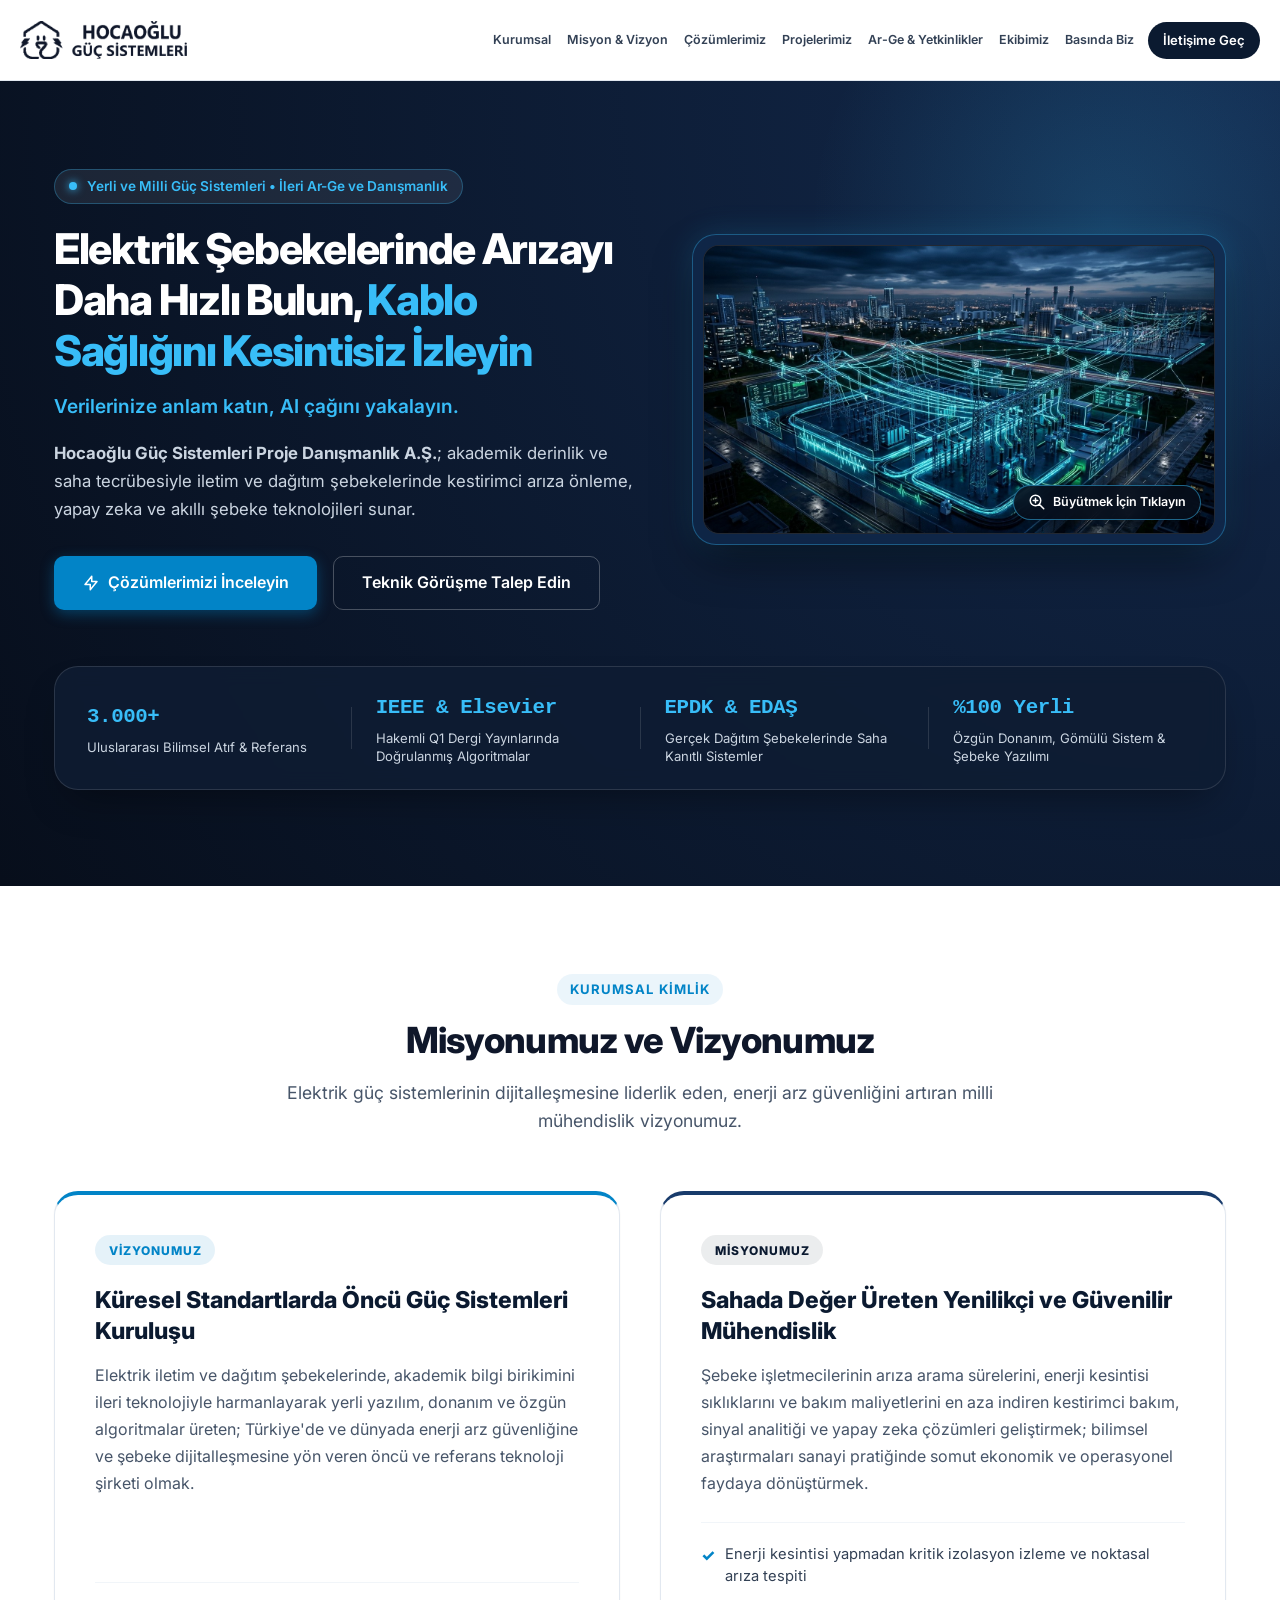
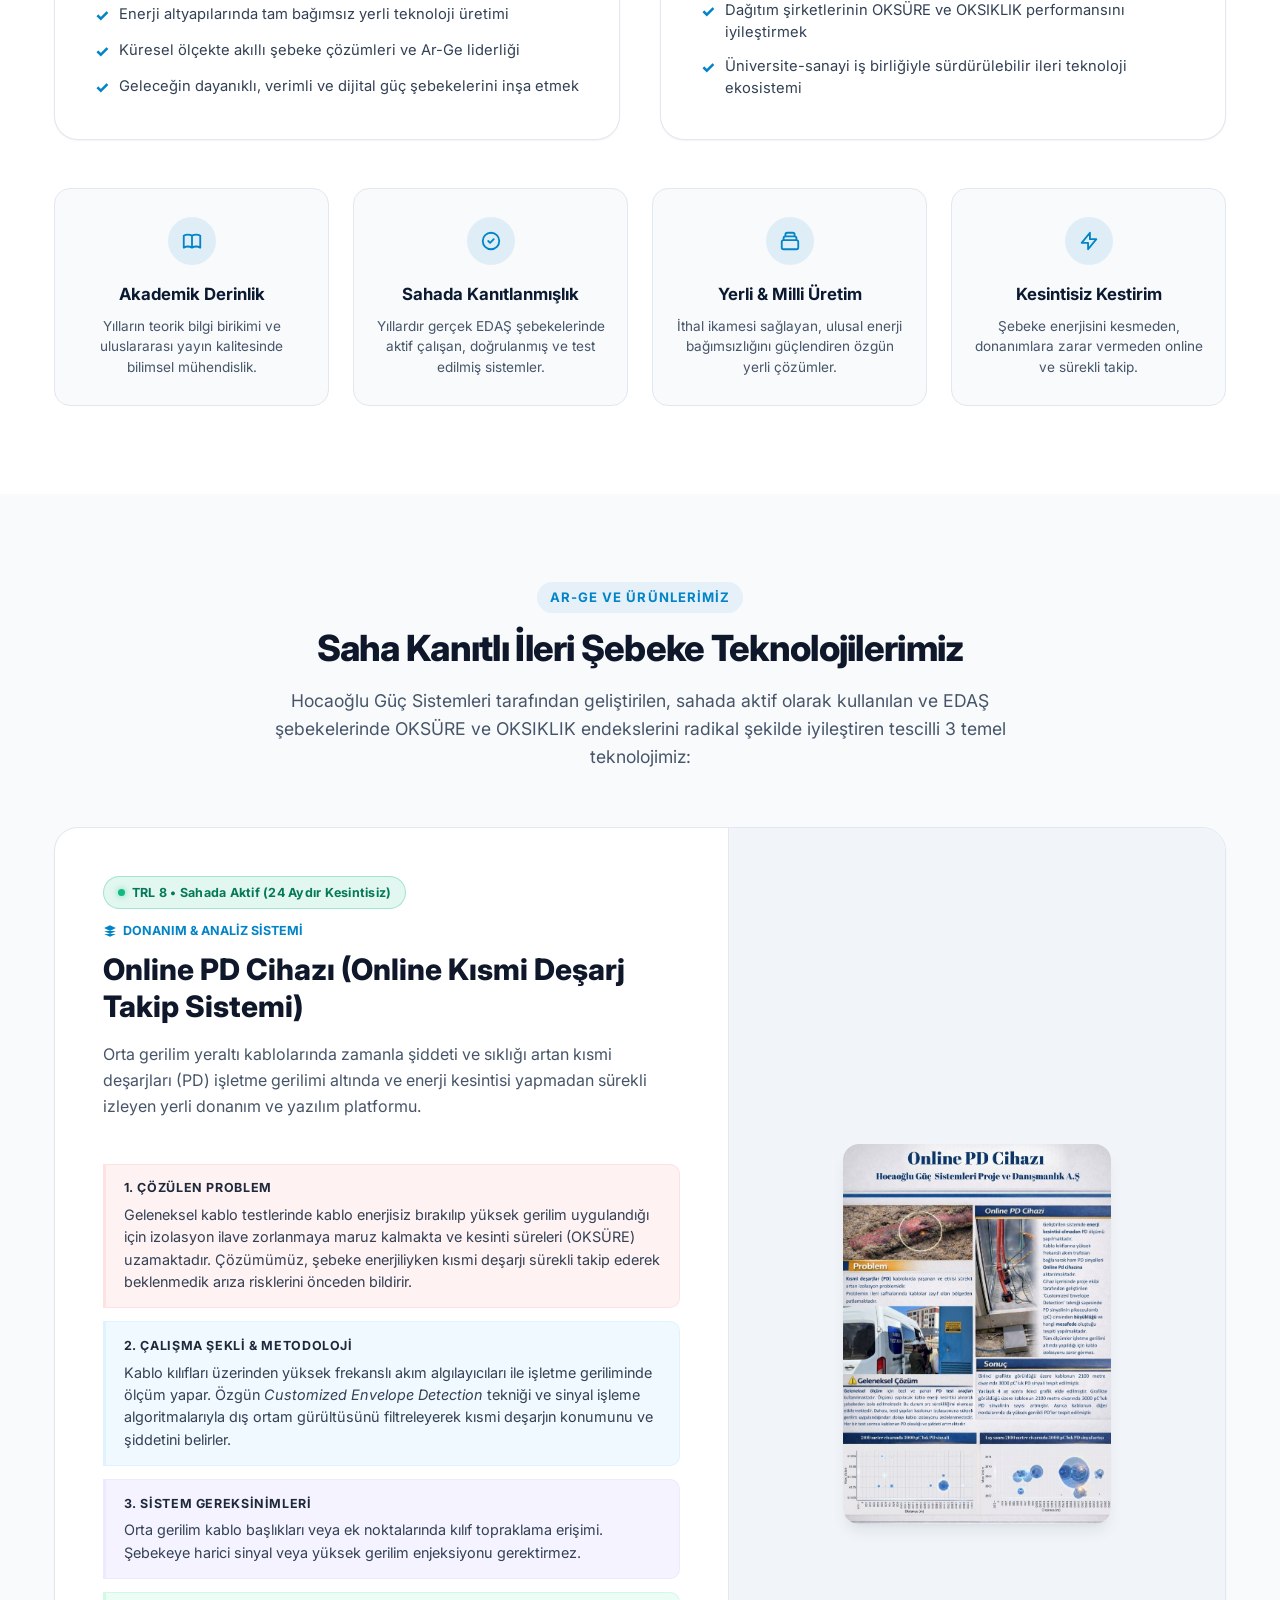
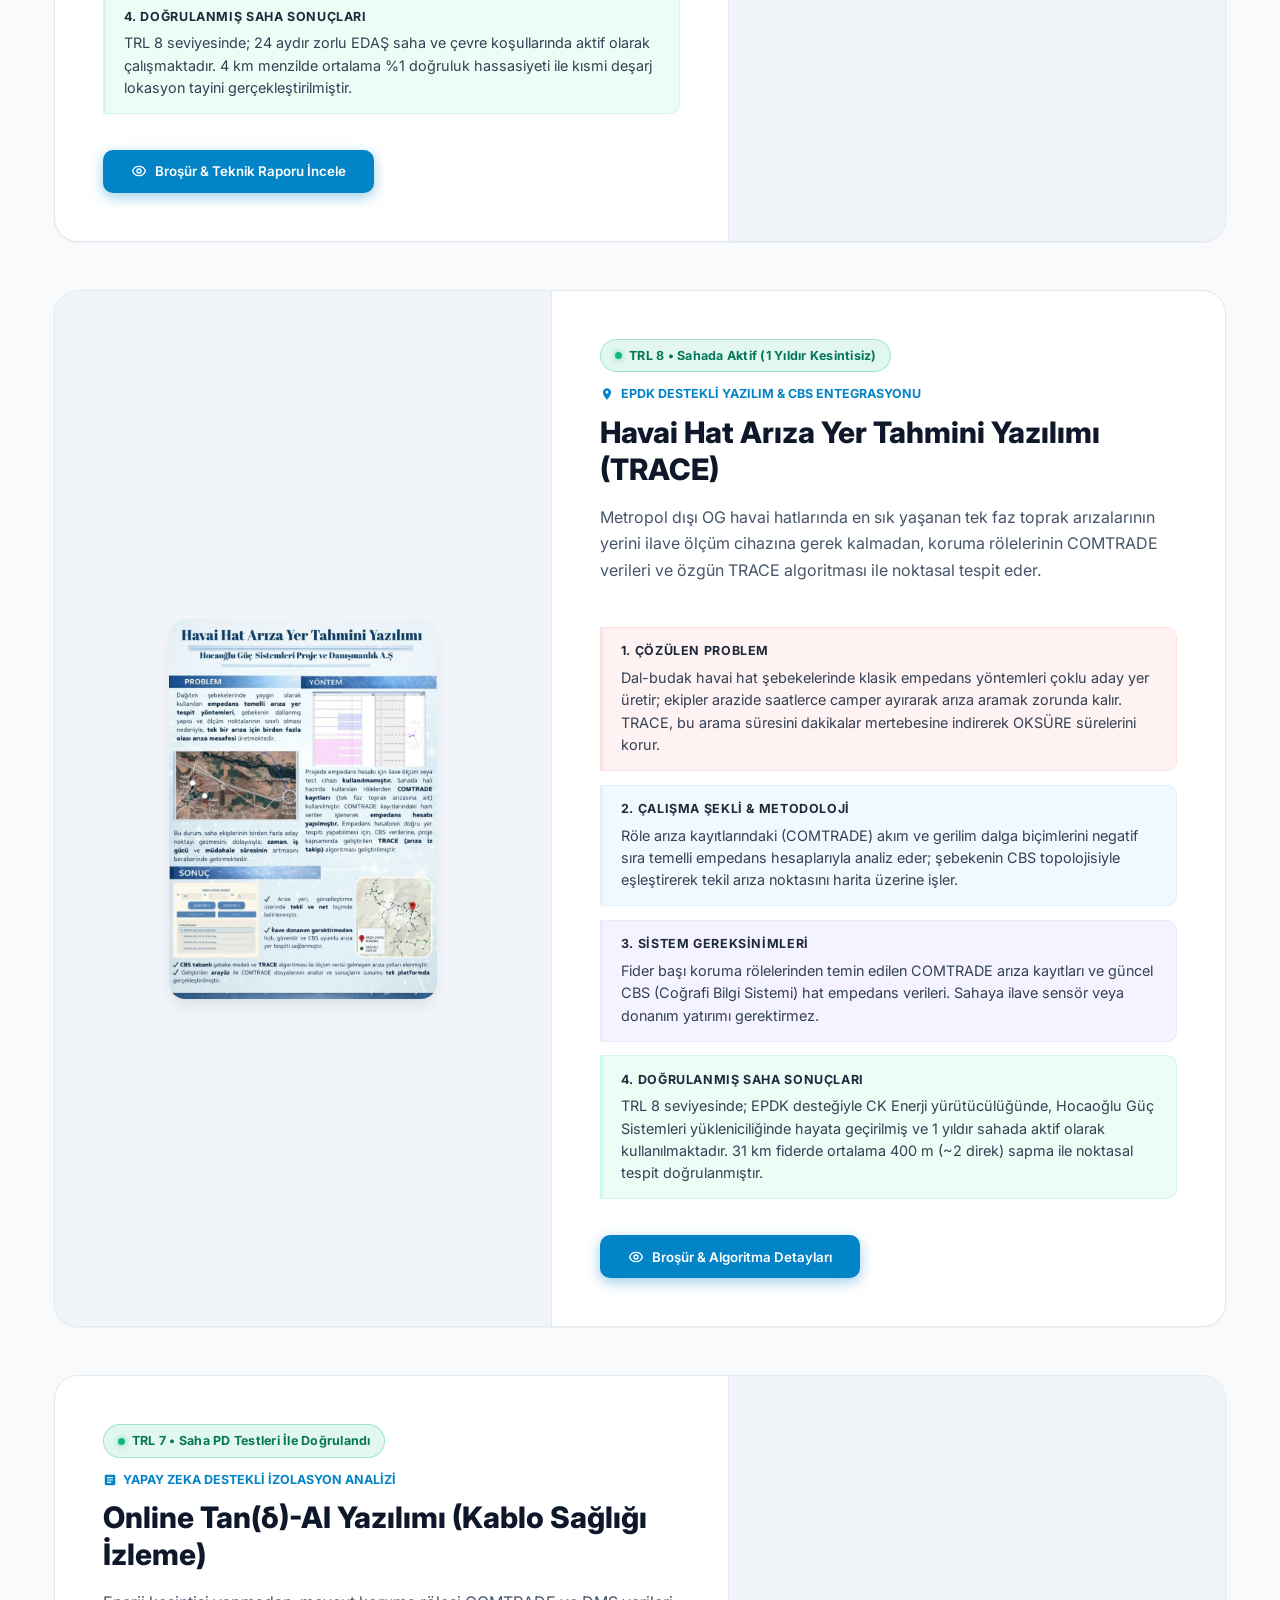
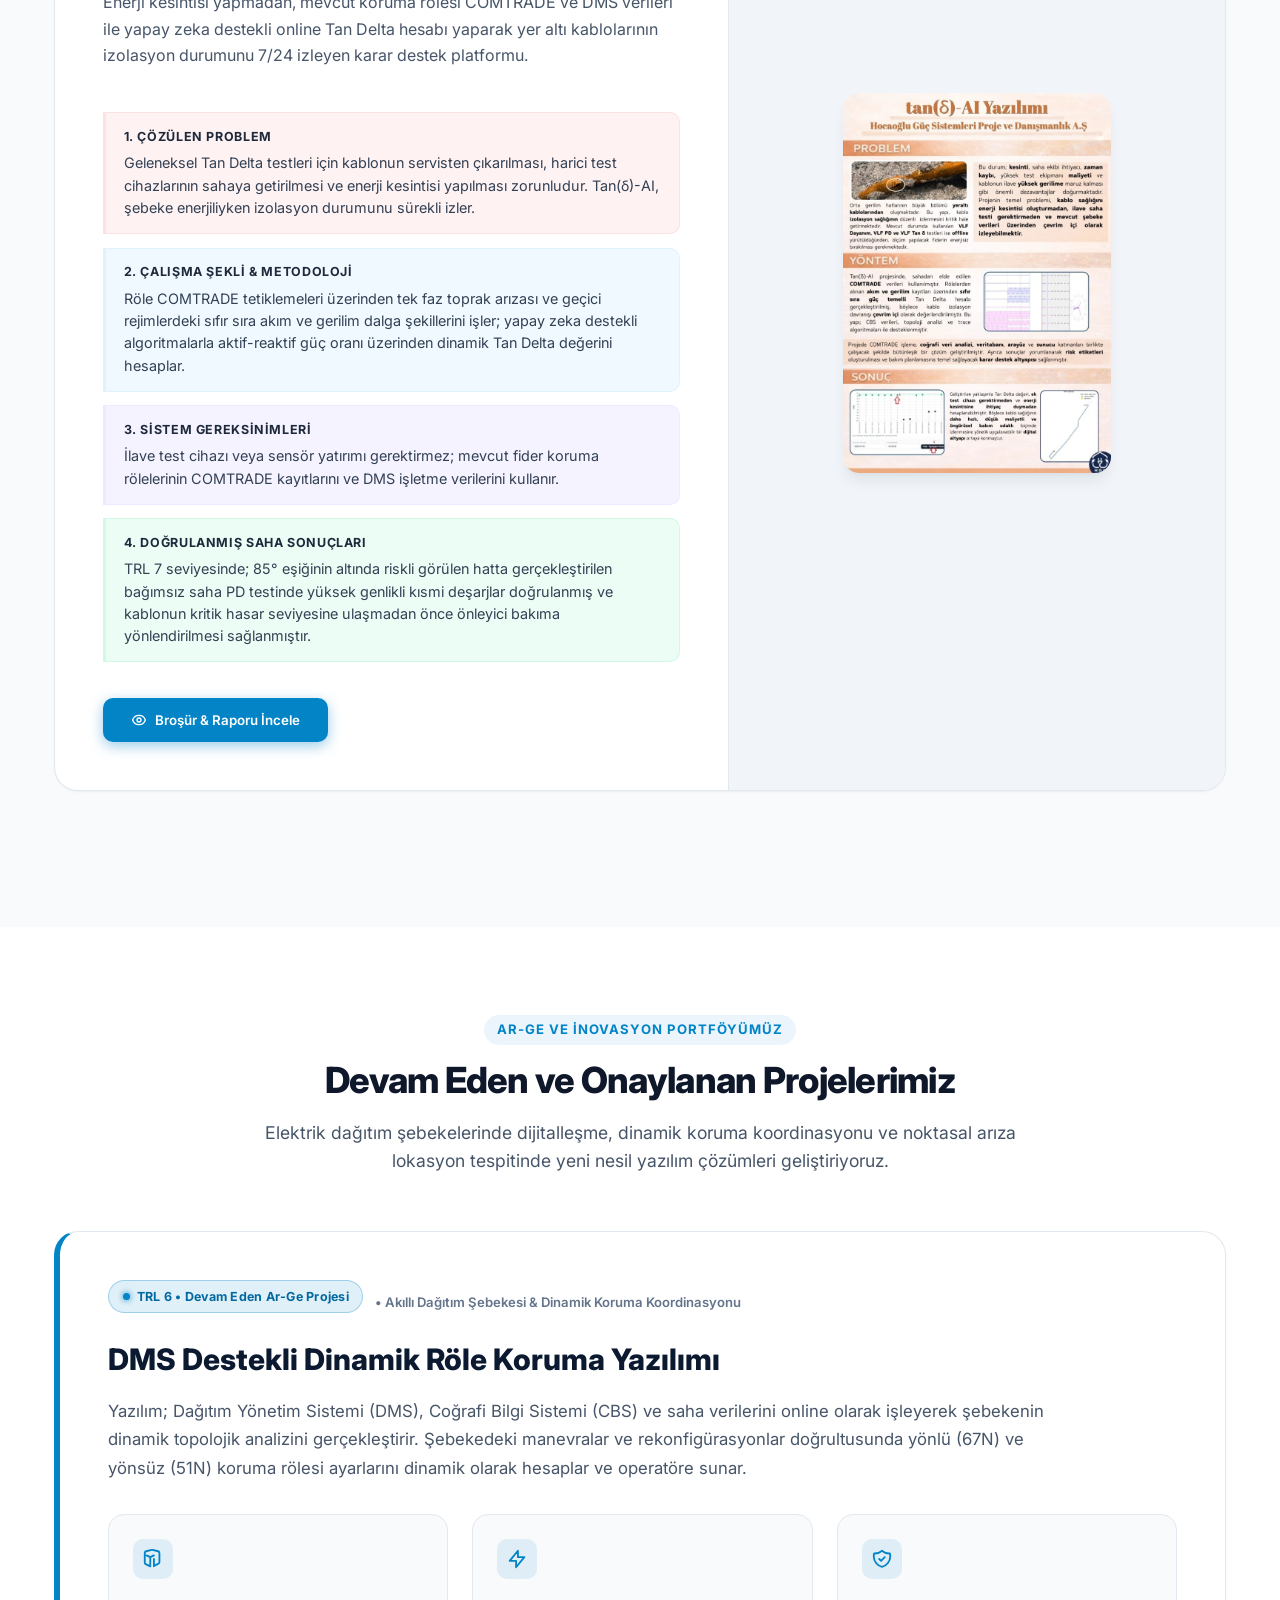
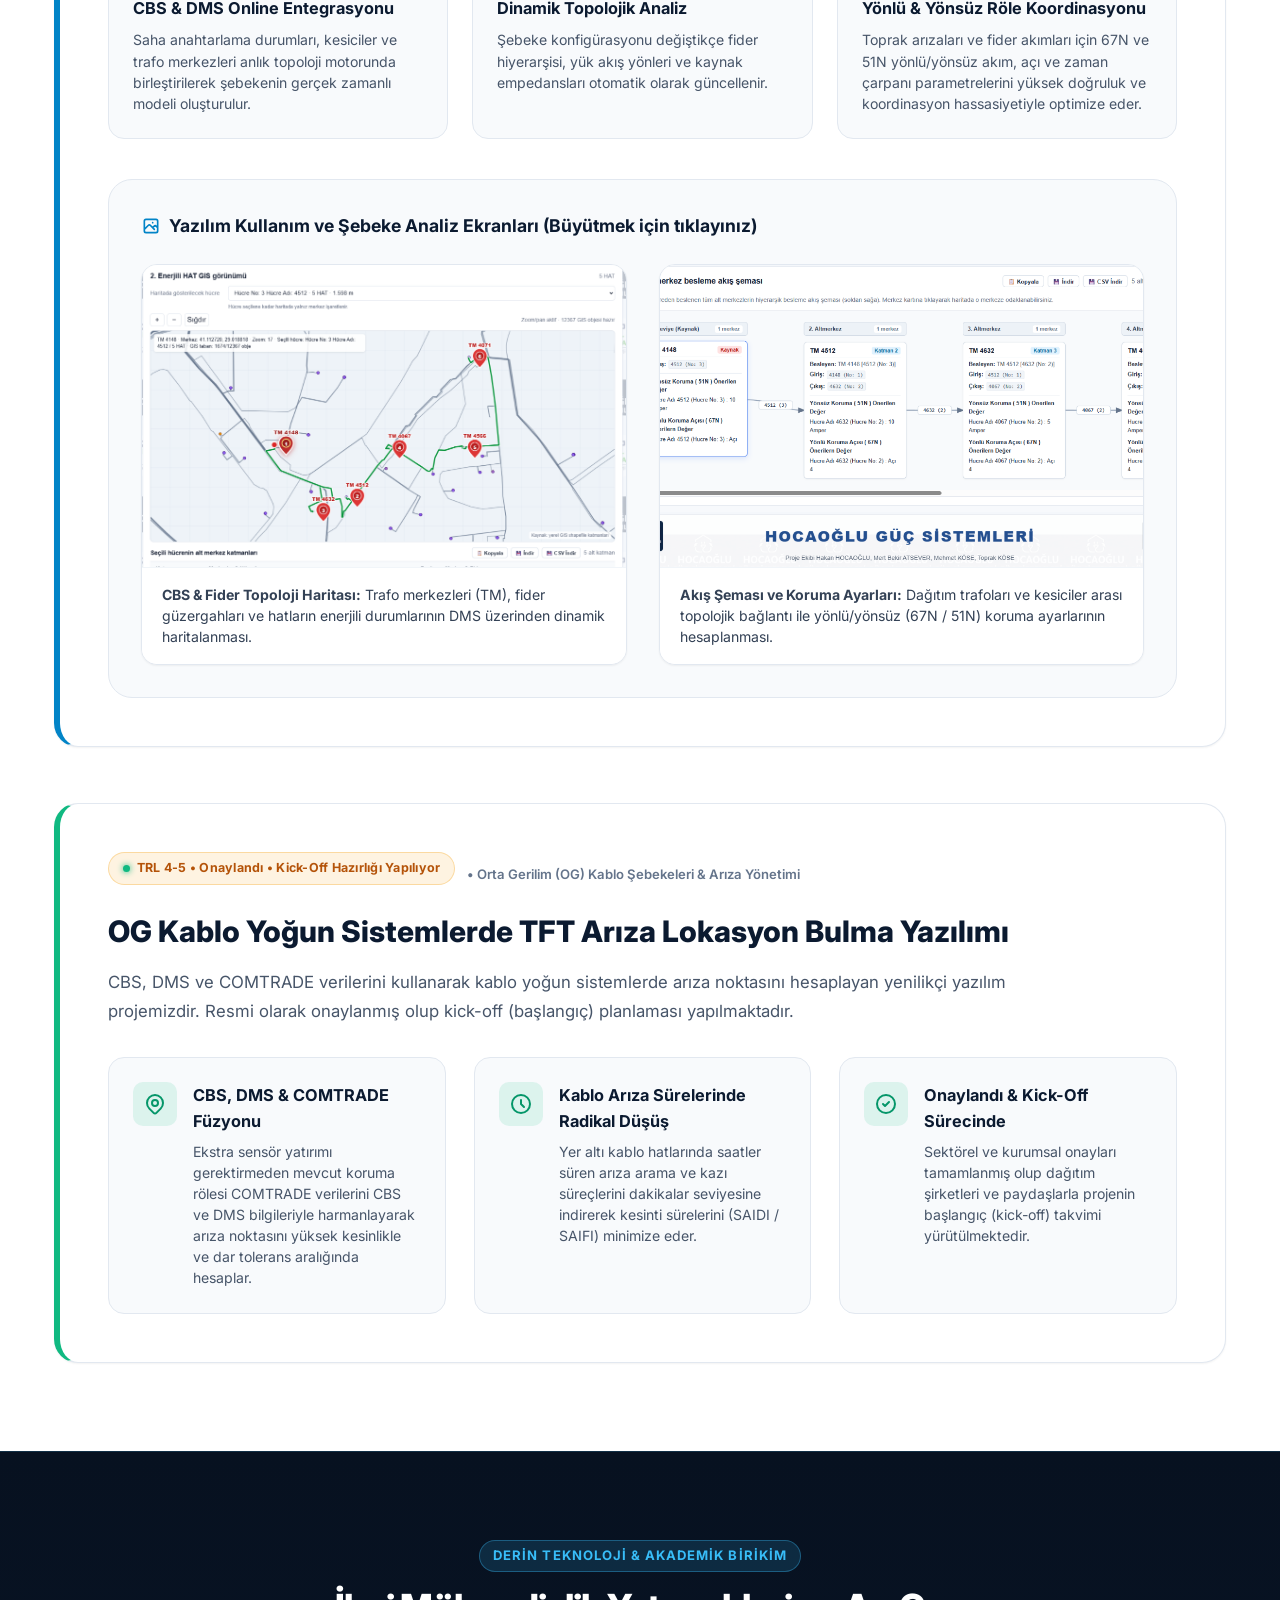
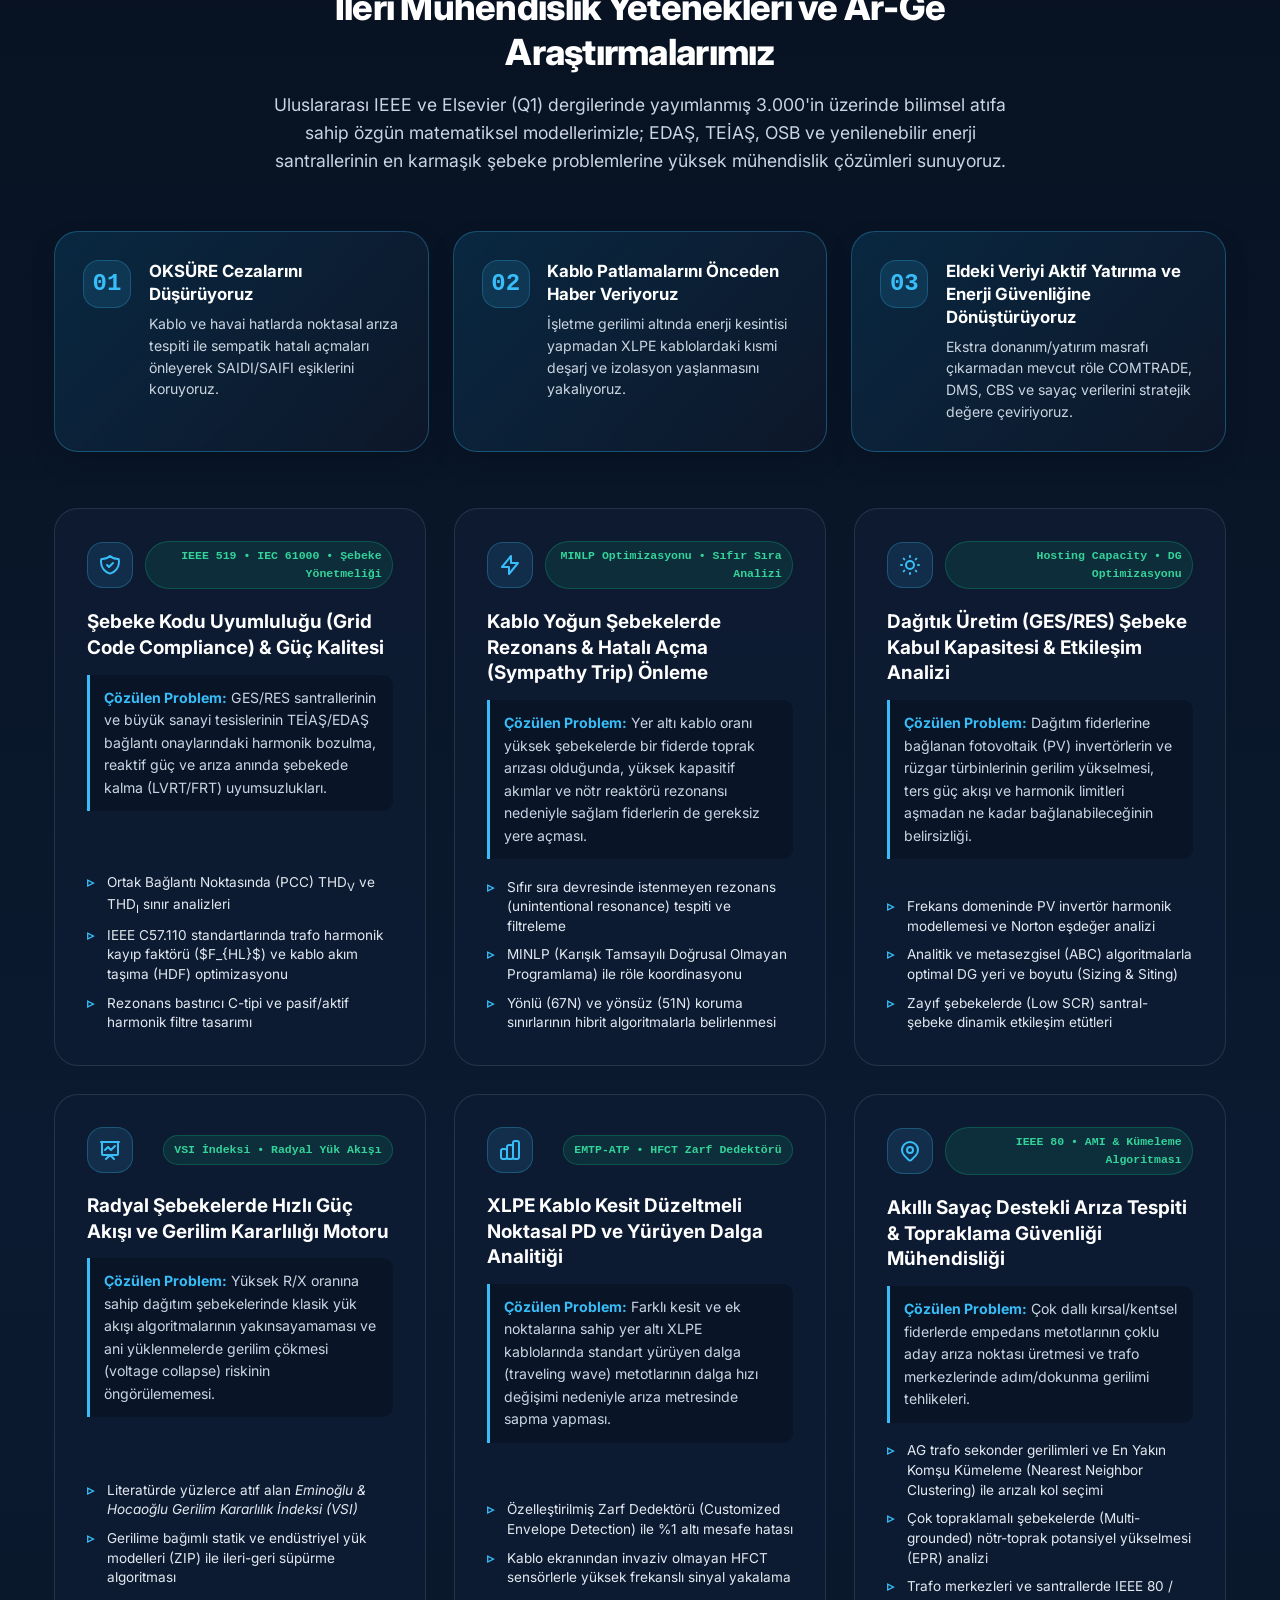
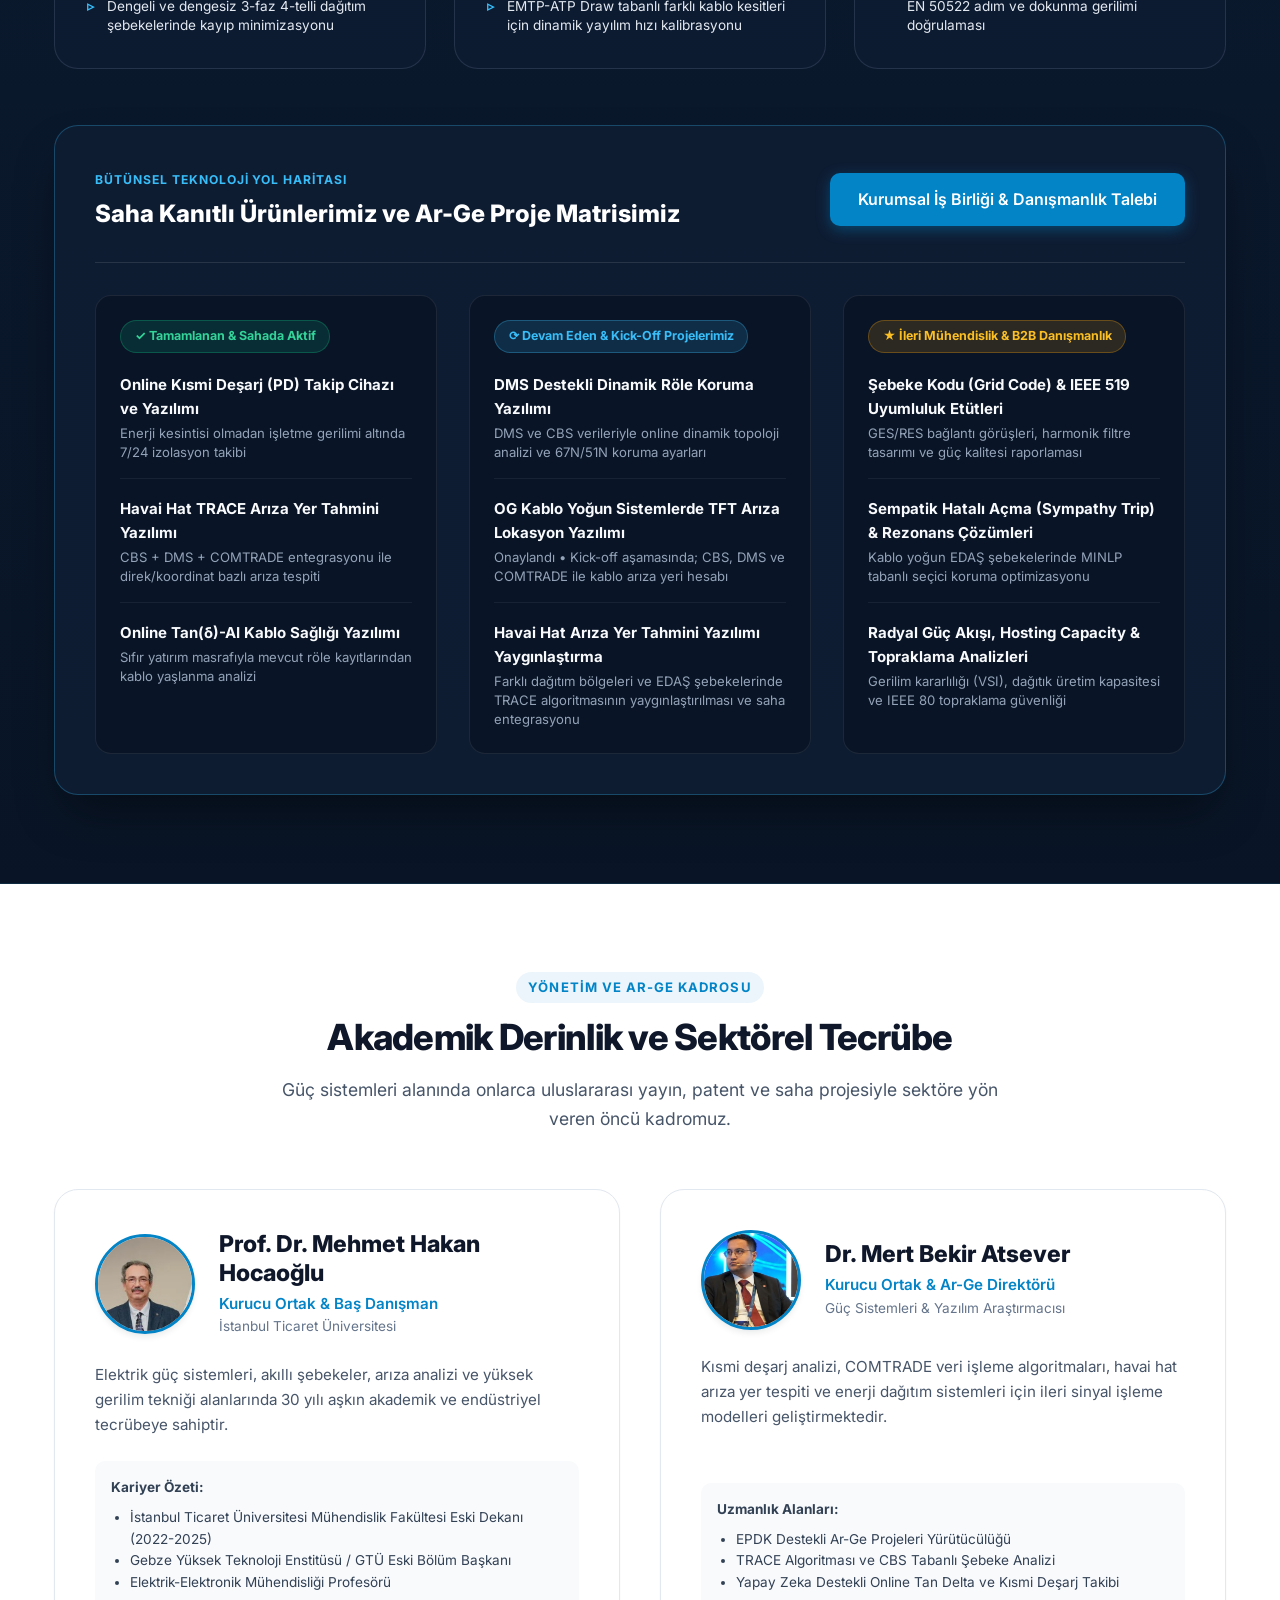
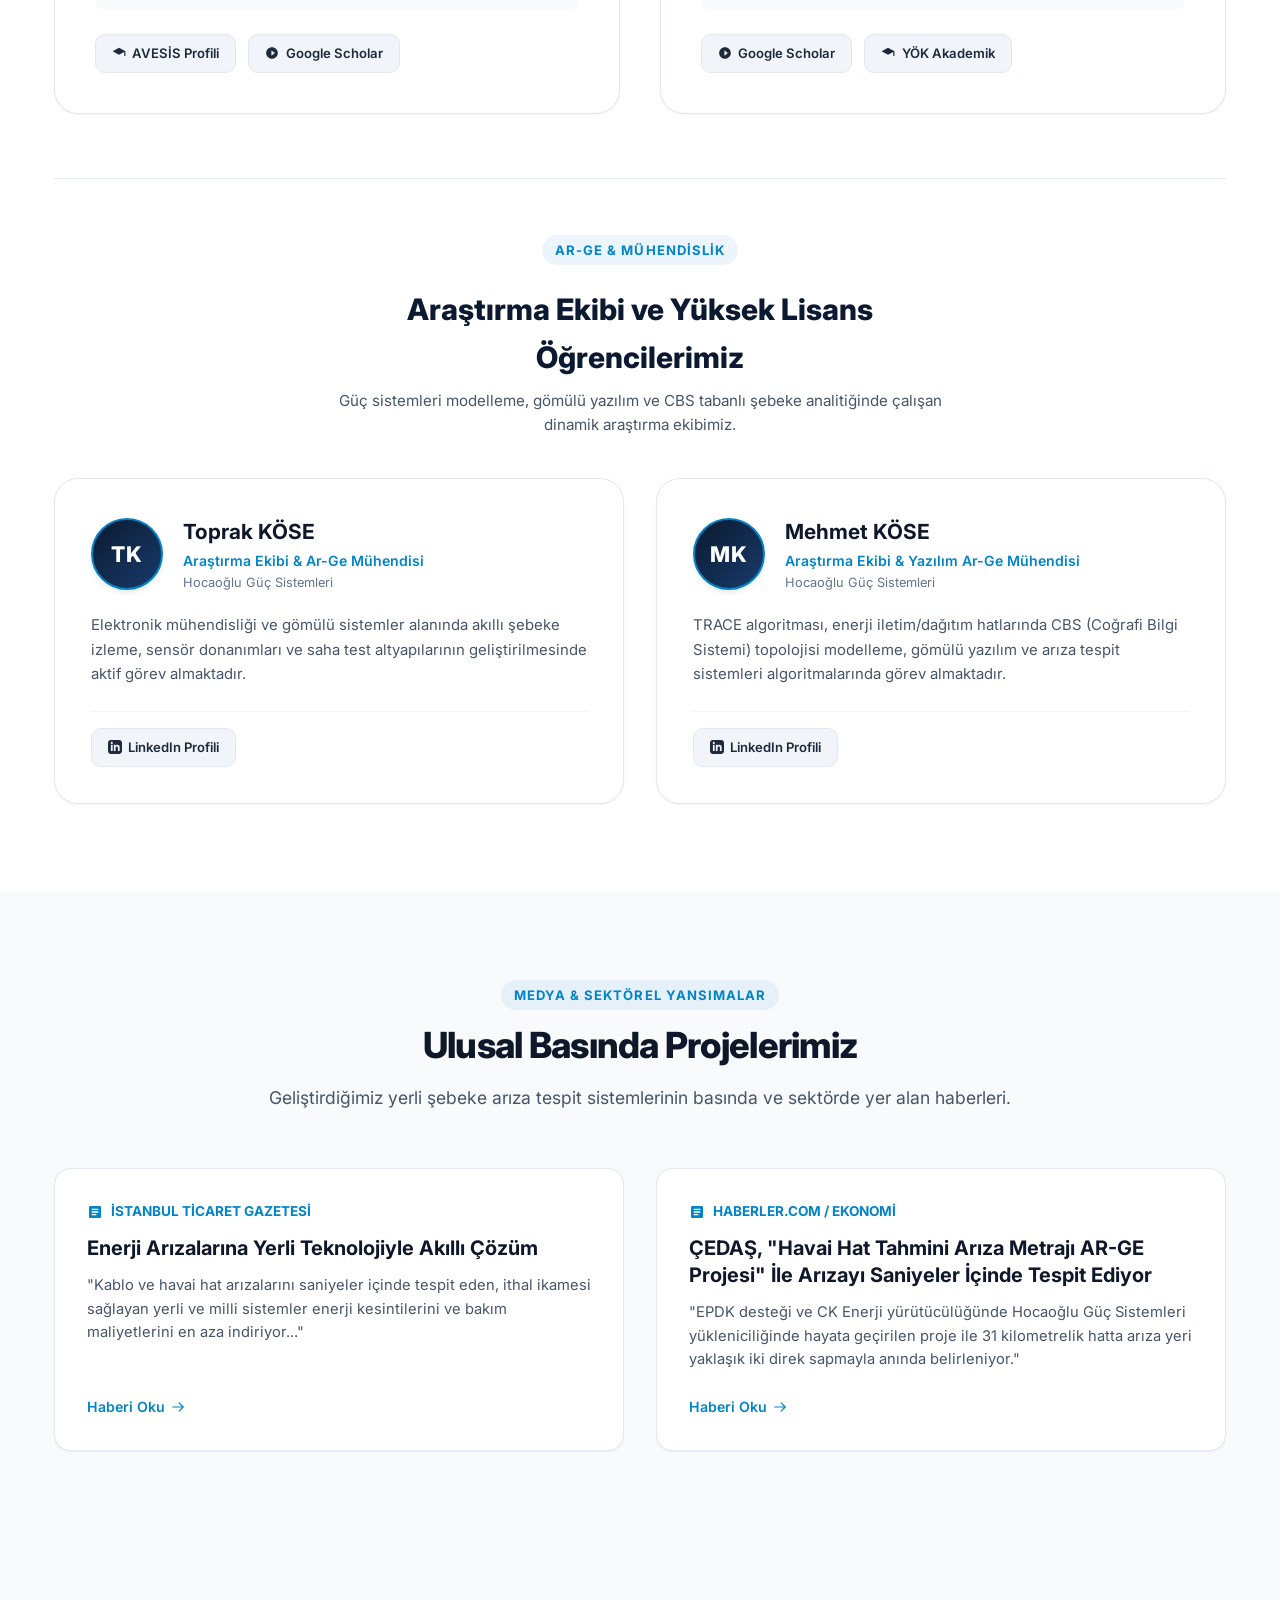
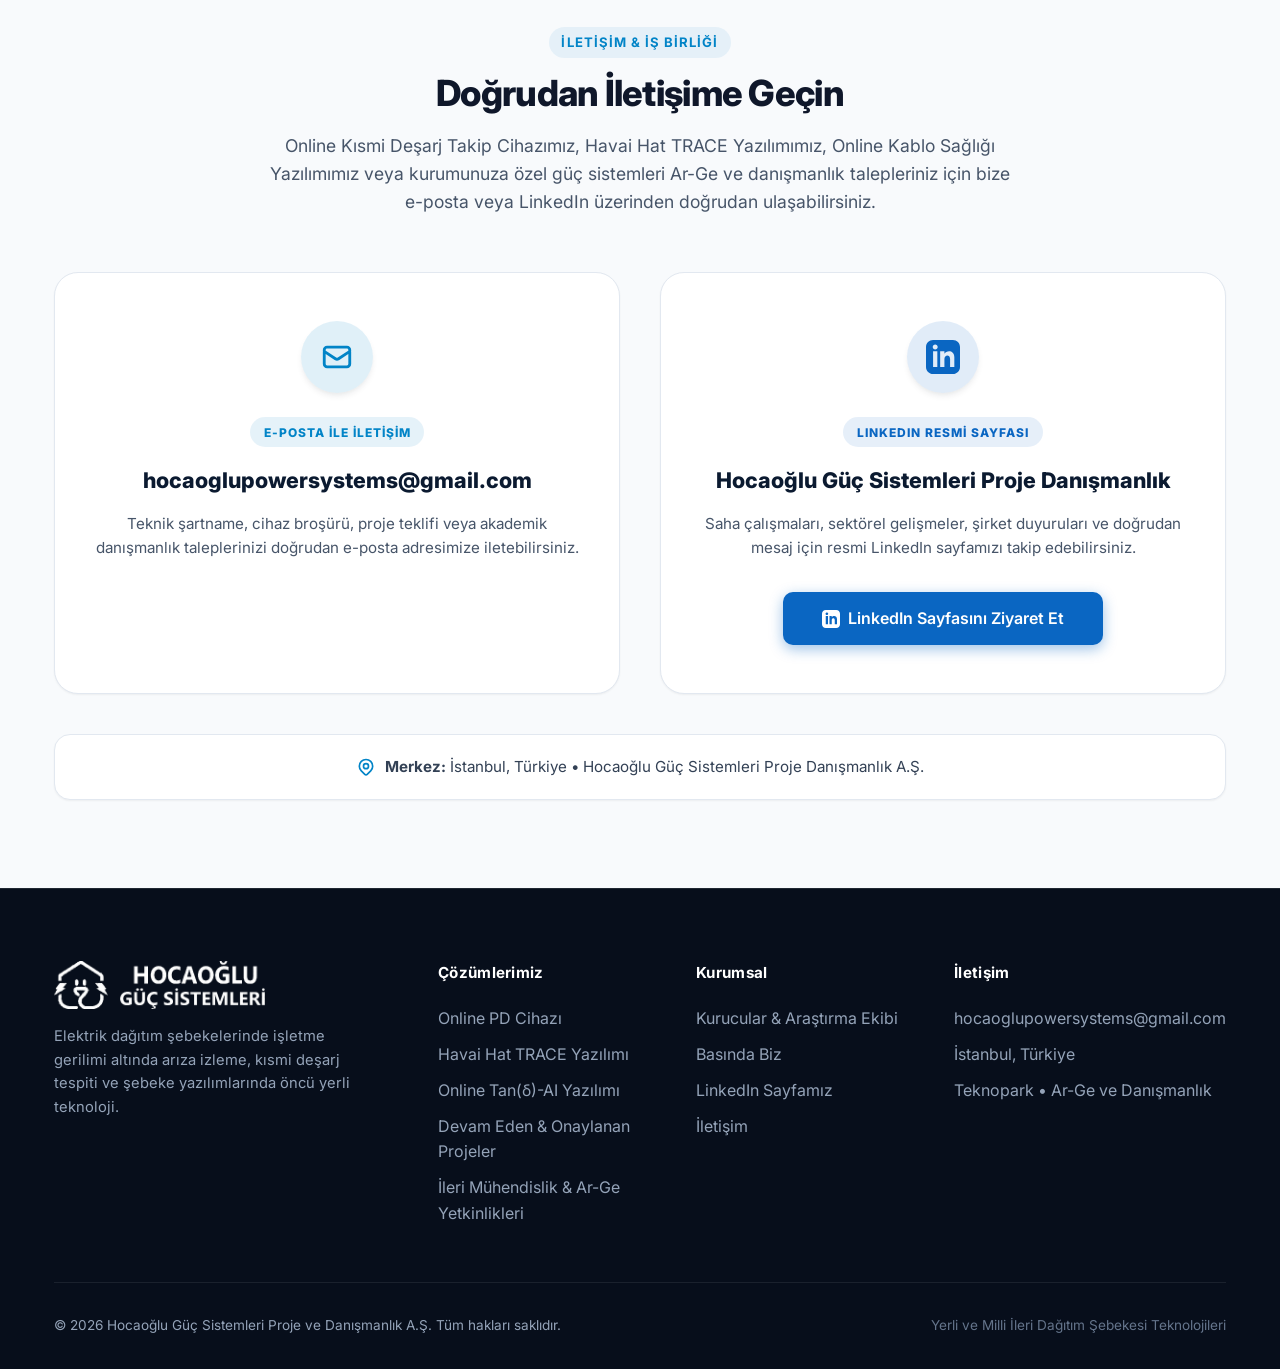
==== commit 56b4727d: "fix: navbar ferahlatma, logo mesafesi, satır kayma engelleme ve cta kutusunu kaldırma" ====
--- a/index.html
+++ b/index.html
@@ -362,9 +362,6 @@
                 </svg>
                 Broşür &amp; Teknik Raporu İncele
               </button>
-              <a href="mailto:hocaoglupowersystems@gmail.com?subject=Online%20PD%20Cihaz%C4%B1%20Teknik%20G%C3%B6r%C3%BC%C5%9Fme%20Talebi" class="btn-outline-light" style="color: var(--primary-900); border-color: var(--neutral-300);">
-                Teknik Görüşme Talep Edin
-              </a>
             </div>
           </div>
 
@@ -445,9 +442,6 @@
                 </svg>
                 Broşür &amp; Algoritma Detayları
               </button>
-              <a href="mailto:hocaoglupowersystems@gmail.com?subject=TRACE%20Havai%20Hat%20Yaz%C4%B1l%C4%B1m%C4%B1%20Teknik%20G%C3%B6r%C3%BC%C5%9Fme%20Talebi" class="btn-outline-light" style="color: var(--primary-900); border-color: var(--neutral-300);">
-                Teknik Görüşme Talep Edin
-              </a>
             </div>
           </div>
 
@@ -528,9 +522,6 @@
                 </svg>
                 Broşür &amp; Raporu İncele
               </button>
-              <a href="mailto:hocaoglupowersystems@gmail.com?subject=Tan(delta)-AI%20Kablo%20Sa%C4%9Fl%C4%B1%C4%9F%C4%B1%20Teknik%20G%C3%B6r%C3%BC%C5%9Fme%20Talebi" class="btn-outline-light" style="color: var(--primary-900); border-color: var(--neutral-300);">
-                Teknik Görüşme Talep Edin
-              </a>
             </div>
           </div>
 
@@ -1219,21 +1210,6 @@
         </svg>
         <span><strong>Merkez:</strong> İstanbul, Türkiye &bull; Hocaoğlu Güç Sistemleri Proje Danışmanlık A.Ş.</span>
       </div>
-
-      <!-- Kurumsal Teknik Görüşme & Demo Talebi Çağrısı -->
-      <div class="contact-demo-cta-box">
-        <span class="contact-demo-cta-badge">Kurumsal &bull; Şebeke İşletmecileri &amp; EDAŞ'lar İçin</span>
-        <h3>Teknik Görüşme ve Saha Demosu Talep Edin</h3>
-        <p>
-          Mevcut dağıtım şebekenizde OKSÜRE sürelerini düşürmek, kablo arızalarını önceden tespit etmek veya tescilli teknolojilerimizin pilot entegrasyonu hakkında bilgi almak için teknik ekibimizle doğrudan iletişime geçebilirsiniz.
-        </p>
-        <a href="mailto:hocaoglupowersystems@gmail.com?subject=Teknik%20G%C3%B6r%C3%BC%C5%9Fme%20ve%20Demo%20Talebi" class="btn-demo-contact">
-          <svg width="20" height="20" fill="none" stroke="currentColor" stroke-width="2" viewBox="0 0 24 24">
-            <path stroke-linecap="round" stroke-linejoin="round" d="M3 8l7.89 5.26a2 2 0 002.22 0L21 8M5 19h14a2 2 0 002-2V7a2 2 0 00-2-2H5a2 2 0 00-2 2v10a2 2 0 002 2z"/>
-          </svg>
-          Teknik Görüşme &amp; Demo Talebi Gönder
-        </a>
-      </div>
     </div>
   </section>
 
--- a/style.css
+++ b/style.css
@@ -110,12 +110,20 @@
   transition: all var(--transition-normal);
 }
 
+.site-header .container {
+  max-width: 1440px;
+  width: 100%;
+  padding-left: 2rem;
+  padding-right: 2rem;
+}
+
 .header-inner {
   display: flex;
   align-items: center;
   justify-content: space-between;
-  height: 84px;
-  gap: 1.5rem;
+  height: 80px;
+  gap: 2.25rem;
+  width: 100%;
 }
 
 .brand-logo-link {
@@ -123,29 +131,34 @@
   align-items: center;
   gap: 0.75rem;
   flex-shrink: 0;
+  margin-right: 1.5rem;
 }
 
 .brand-logo-img {
-  height: 48px;
+  height: 42px;
   width: auto;
+  display: block;
 }
 
 .nav-menu {
   display: flex;
   align-items: center;
-  gap: 1.1rem;
+  gap: 1.15rem;
   list-style: none;
   margin: 0;
   padding: 0;
+  flex-shrink: 0;
 }
 
 .nav-link {
-  font-size: 0.86rem;
+  font-size: 0.85rem;
   font-weight: 600;
   color: var(--neutral-700);
   padding: 0.4rem 0.2rem;
   position: relative;
-  white-space: nowrap;
+  white-space: nowrap !important;
+  word-break: keep-all !important;
+  display: inline-block;
 }
 
 .nav-link:hover,
@@ -1382,74 +1395,6 @@
   color: var(--accent-cyan);
 }
 
-/* Institutional Demo / Technical Meeting CTA Card */
-.contact-demo-cta-box {
-  background: linear-gradient(135deg, #091a32 0%, #050b16 100%);
-  border: 1px solid rgba(56, 189, 248, 0.35);
-  border-radius: var(--radius-xl);
-  padding: 2.5rem 2rem;
-  text-align: center;
-  color: #ffffff;
-  margin-top: 2.5rem;
-  box-shadow: 0 15px 35px -10px rgba(0, 0, 0, 0.4), 0 0 25px rgba(56, 189, 248, 0.12);
-  display: flex;
-  flex-direction: column;
-  align-items: center;
-}
-
-.contact-demo-cta-badge {
-  display: inline-flex;
-  align-items: center;
-  gap: 0.45rem;
-  font-size: 0.78rem;
-  font-weight: 700;
-  text-transform: uppercase;
-  letter-spacing: 0.08em;
-  color: var(--accent-cyan-light);
-  background: rgba(56, 189, 248, 0.12);
-  border: 1px solid rgba(56, 189, 248, 0.3);
-  padding: 0.3rem 0.85rem;
-  border-radius: var(--radius-full);
-  margin-bottom: 1rem;
-}
-
-.contact-demo-cta-box h3 {
-  font-size: 1.65rem;
-  font-weight: 800;
-  color: #ffffff;
-  margin-bottom: 0.75rem;
-}
-
-.contact-demo-cta-box p {
-  color: #cbd5e1;
-  max-width: 650px;
-  font-size: 0.98rem;
-  line-height: 1.65;
-  margin-bottom: 1.75rem;
-}
-
-.btn-demo-contact {
-  display: inline-flex;
-  align-items: center;
-  gap: 0.6rem;
-  background-color: var(--accent-cyan);
-  color: #ffffff;
-  font-weight: 700;
-  font-size: 1rem;
-  padding: 0.95rem 2.25rem;
-  border-radius: var(--radius-md);
-  text-decoration: none;
-  box-shadow: 0 4px 15px rgba(2, 132, 199, 0.45);
-  transition: all var(--transition-fast);
-}
-
-.btn-demo-contact:hover {
-  background-color: #0369a1;
-  transform: translateY(-2px);
-  box-shadow: 0 6px 22px rgba(2, 132, 199, 0.6);
-  color: #ffffff;
-}
-
 /* ==========================================================================
    DEVAM EDEN VE ONAYLANAN PROJELER BÖLÜMÜ
    ========================================================================== */
@@ -2307,59 +2252,34 @@
 /* ==========================================================================
    RESPONSIVE DESIGN (TABLETS & MOBILE)
    ========================================================================== */
+@media (max-width: 1280px) and (min-width: 1025px) {
+  .site-header .container {
+    padding-left: 1.25rem;
+    padding-right: 1.25rem;
+  }
+  .header-inner {
+    gap: 1.25rem;
+  }
+  .brand-logo-link {
+    margin-right: 0.75rem;
+  }
+  .brand-logo-img {
+    height: 38px;
+  }
+  .nav-menu {
+    gap: 0.7rem;
+  }
+  .nav-link {
+    font-size: 0.78rem;
+    padding: 0.35rem 0.15rem;
+  }
+  .nav-cta-btn {
+    padding: 0.5rem 0.95rem;
+    font-size: 0.82rem;
+  }
+}
+
 @media (max-width: 1024px) {
-  .hero-grid {
-    grid-template-columns: 1fr;
-    gap: 3rem;
-  }
-  
-  .product-card-inner,
-  .product-card-inner.reverse {
-    grid-template-columns: 1fr;
-  }
-  
-  .product-card-inner.reverse .product-content {
-    order: 1;
-  }
-  .product-card-inner.reverse .product-media {
-    order: 2;
-  }
-  
-  .product-media {
-    border-left: none;
-    border-top: 1px solid var(--neutral-200);
-  }
-  .product-card-inner.reverse .product-media {
-    border-right: none;
-    border-top: 1px solid var(--neutral-200);
-  }
-  
-  .footer-top {
-    grid-template-columns: 1fr 1fr;
-    gap: 2rem;
-  }
-  
-  .project-features-grid,
-  .approved-highlights-grid,
-  .capabilities-grid {
-    grid-template-columns: repeat(2, 1fr);
-  }
-
-  .rd-impact-banner,
-  .rd-matrix-grid {
-    grid-template-columns: 1fr;
-  }
-
-  .evidence-strip {
-    flex-wrap: wrap;
-  }
-
-  .evidence-divider {
-    display: none;
-  }
-}
-
-@media (max-width: 768px) {
   .header-inner {
     height: 72px;
   }
@@ -2385,6 +2305,59 @@
   .nav-menu.open {
     display: flex;
   }
+
+  .hero-grid {
+    grid-template-columns: 1fr;
+    gap: 3rem;
+  }
+  
+  .product-card-inner,
+  .product-card-inner.reverse {
+    grid-template-columns: 1fr;
+  }
+  
+  .product-card-inner.reverse .product-content {
+    order: 1;
+  }
+  .product-card-inner.reverse .product-media {
+    order: 2;
+  }
+  
+  .product-media {
+    border-left: none;
+    border-top: 1px solid var(--neutral-200);
+  }
+  .product-card-inner.reverse .product-media {
+    border-right: none;
+    border-top: 1px solid var(--neutral-200);
+  }
+  
+  .footer-top {
+    grid-template-columns: 1fr 1fr;
+    gap: 2rem;
+  }
+  
+  .project-features-grid,
+  .approved-highlights-grid,
+  .capabilities-grid {
+    grid-template-columns: repeat(2, 1fr);
+  }
+
+  .rd-impact-banner,
+  .rd-matrix-grid {
+    grid-template-columns: 1fr;
+  }
+
+  .evidence-strip {
+    flex-wrap: wrap;
+  }
+
+  .evidence-divider {
+    display: none;
+  }
+}
+
+@media (max-width: 768px) {
   
   .hero-title {
     font-size: 2.2rem;
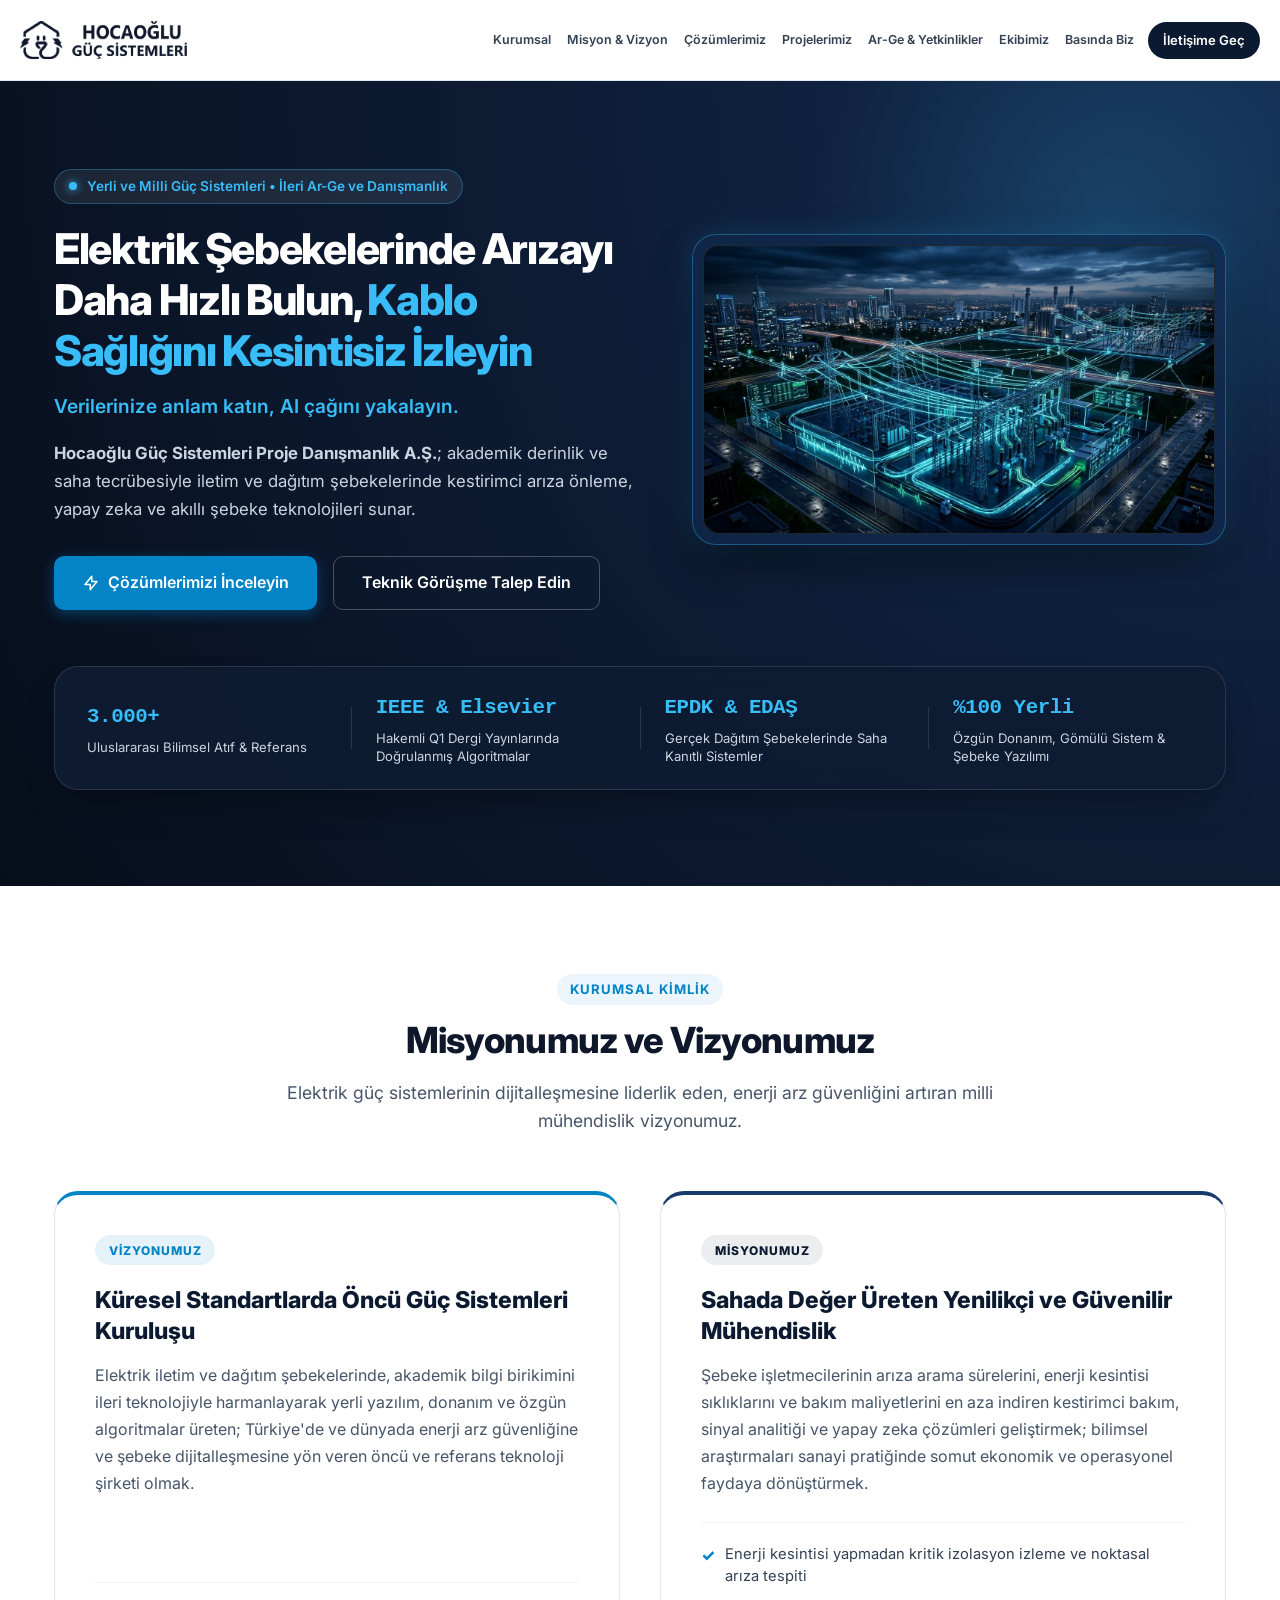
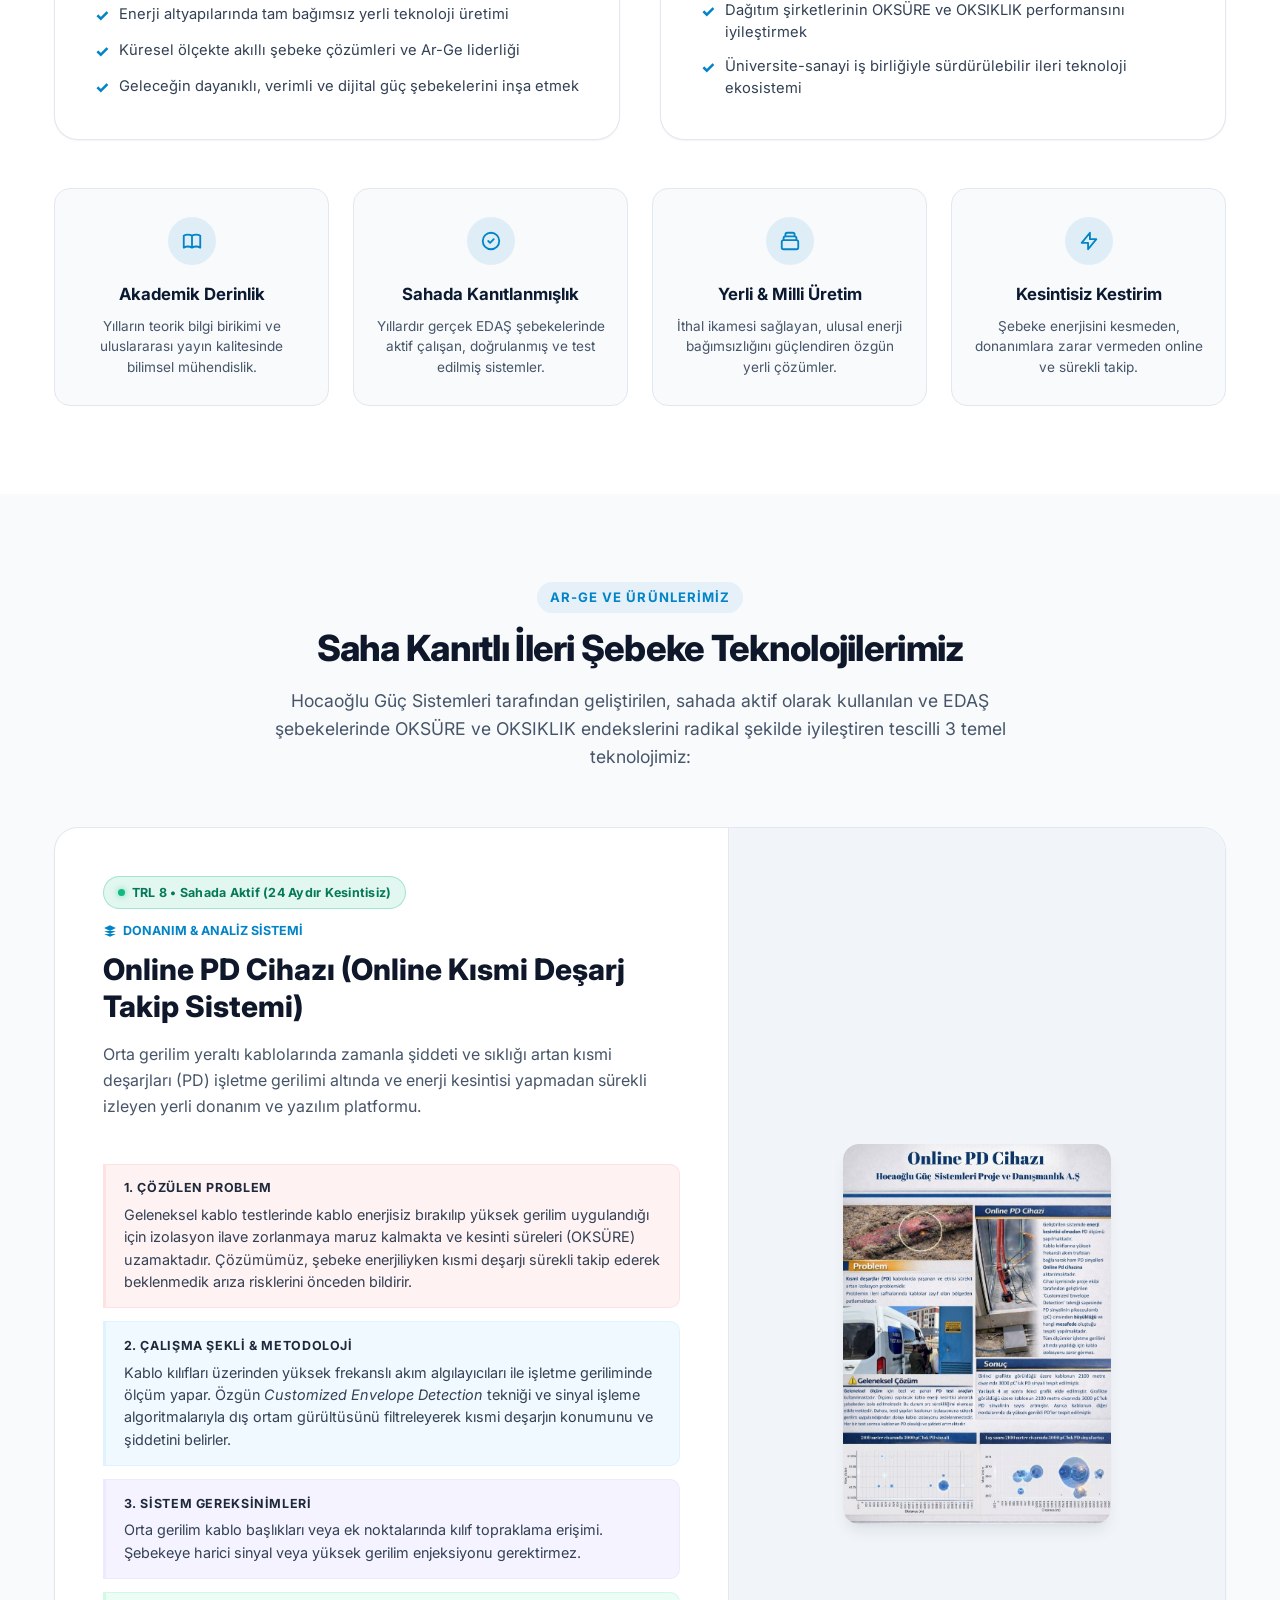
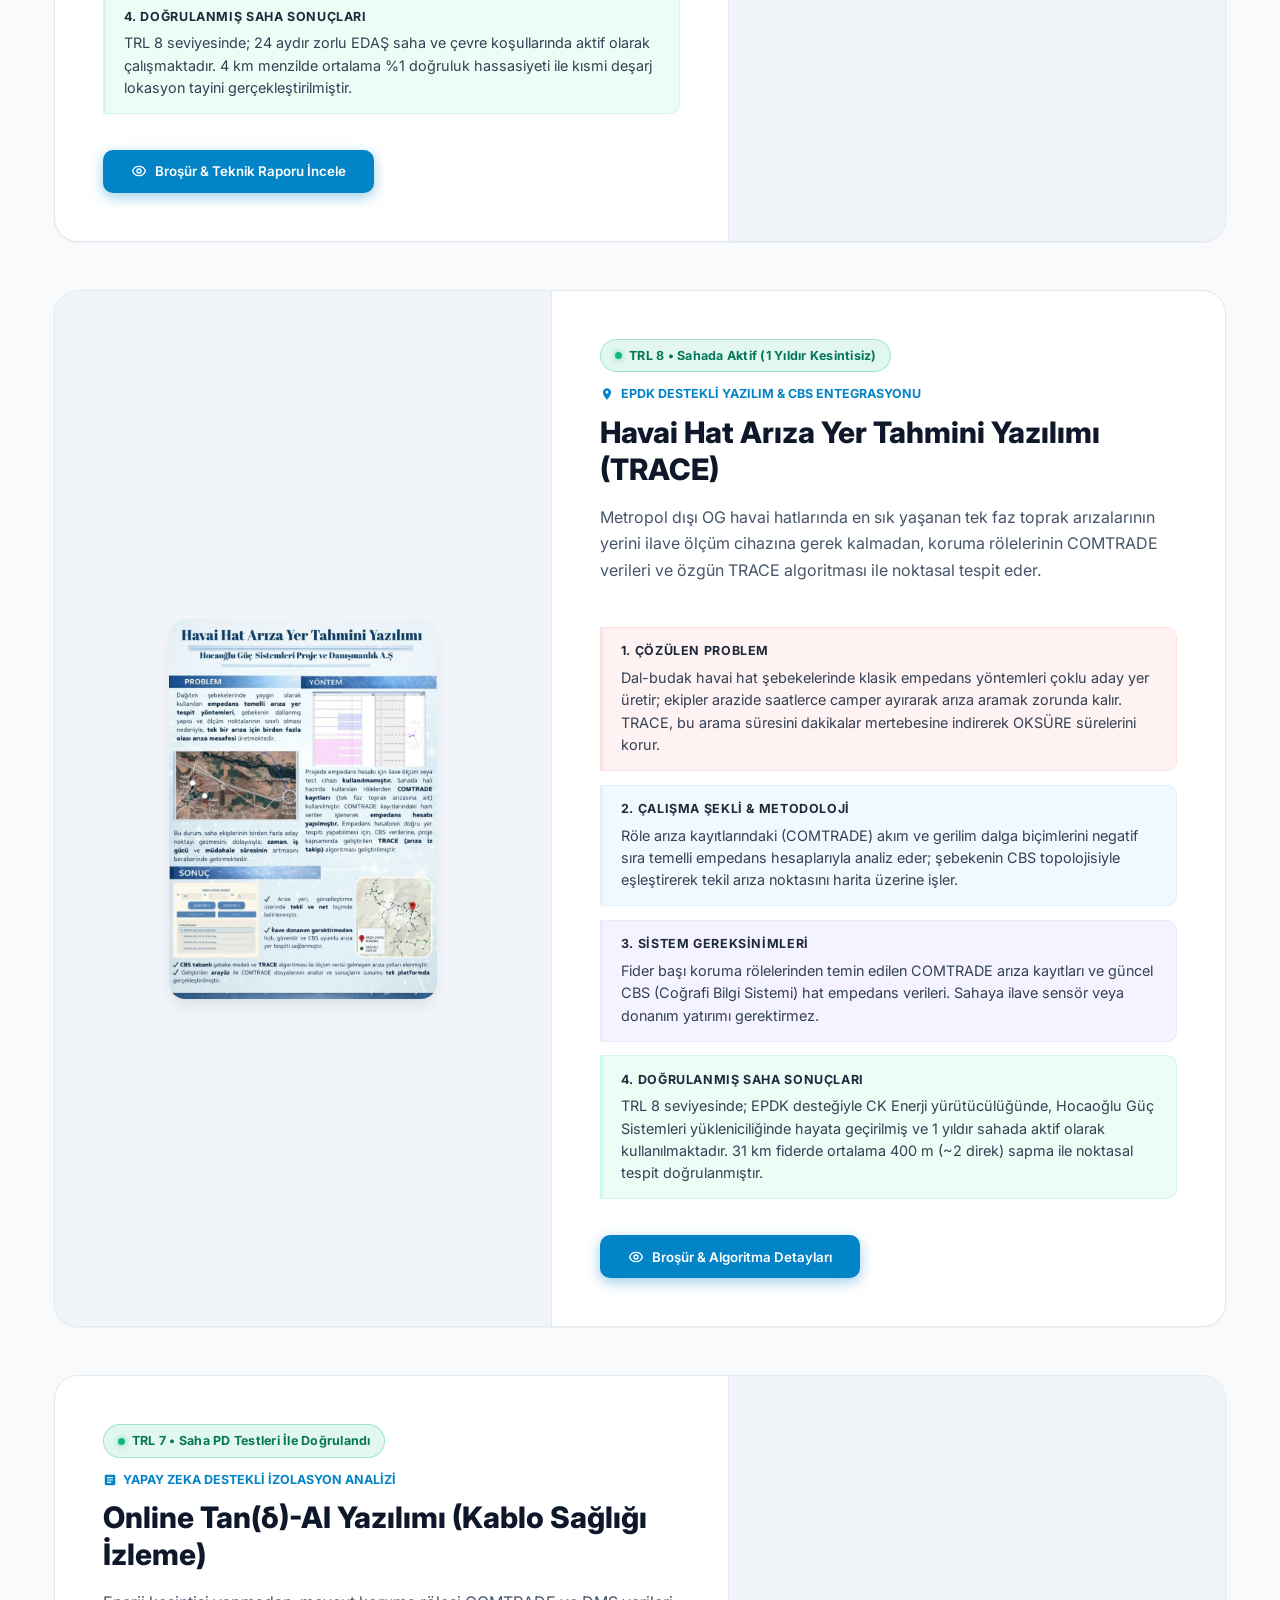
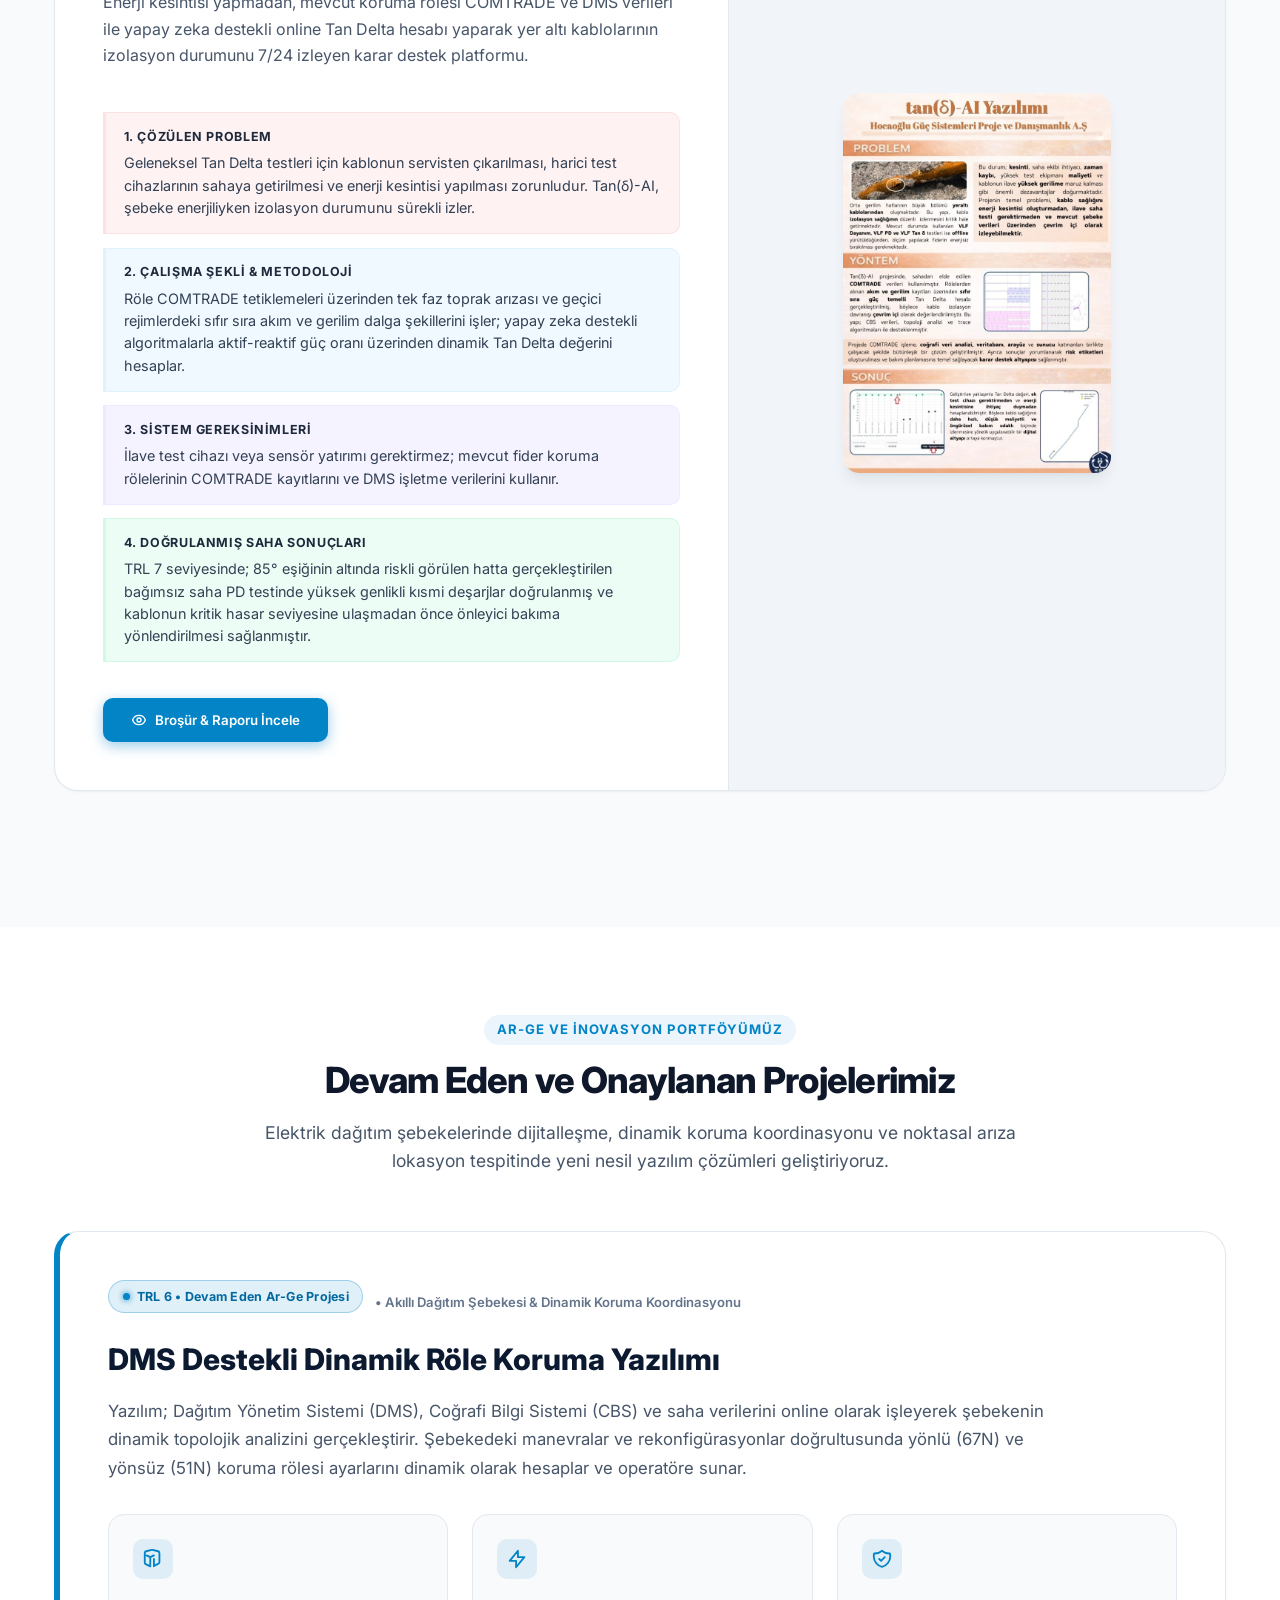
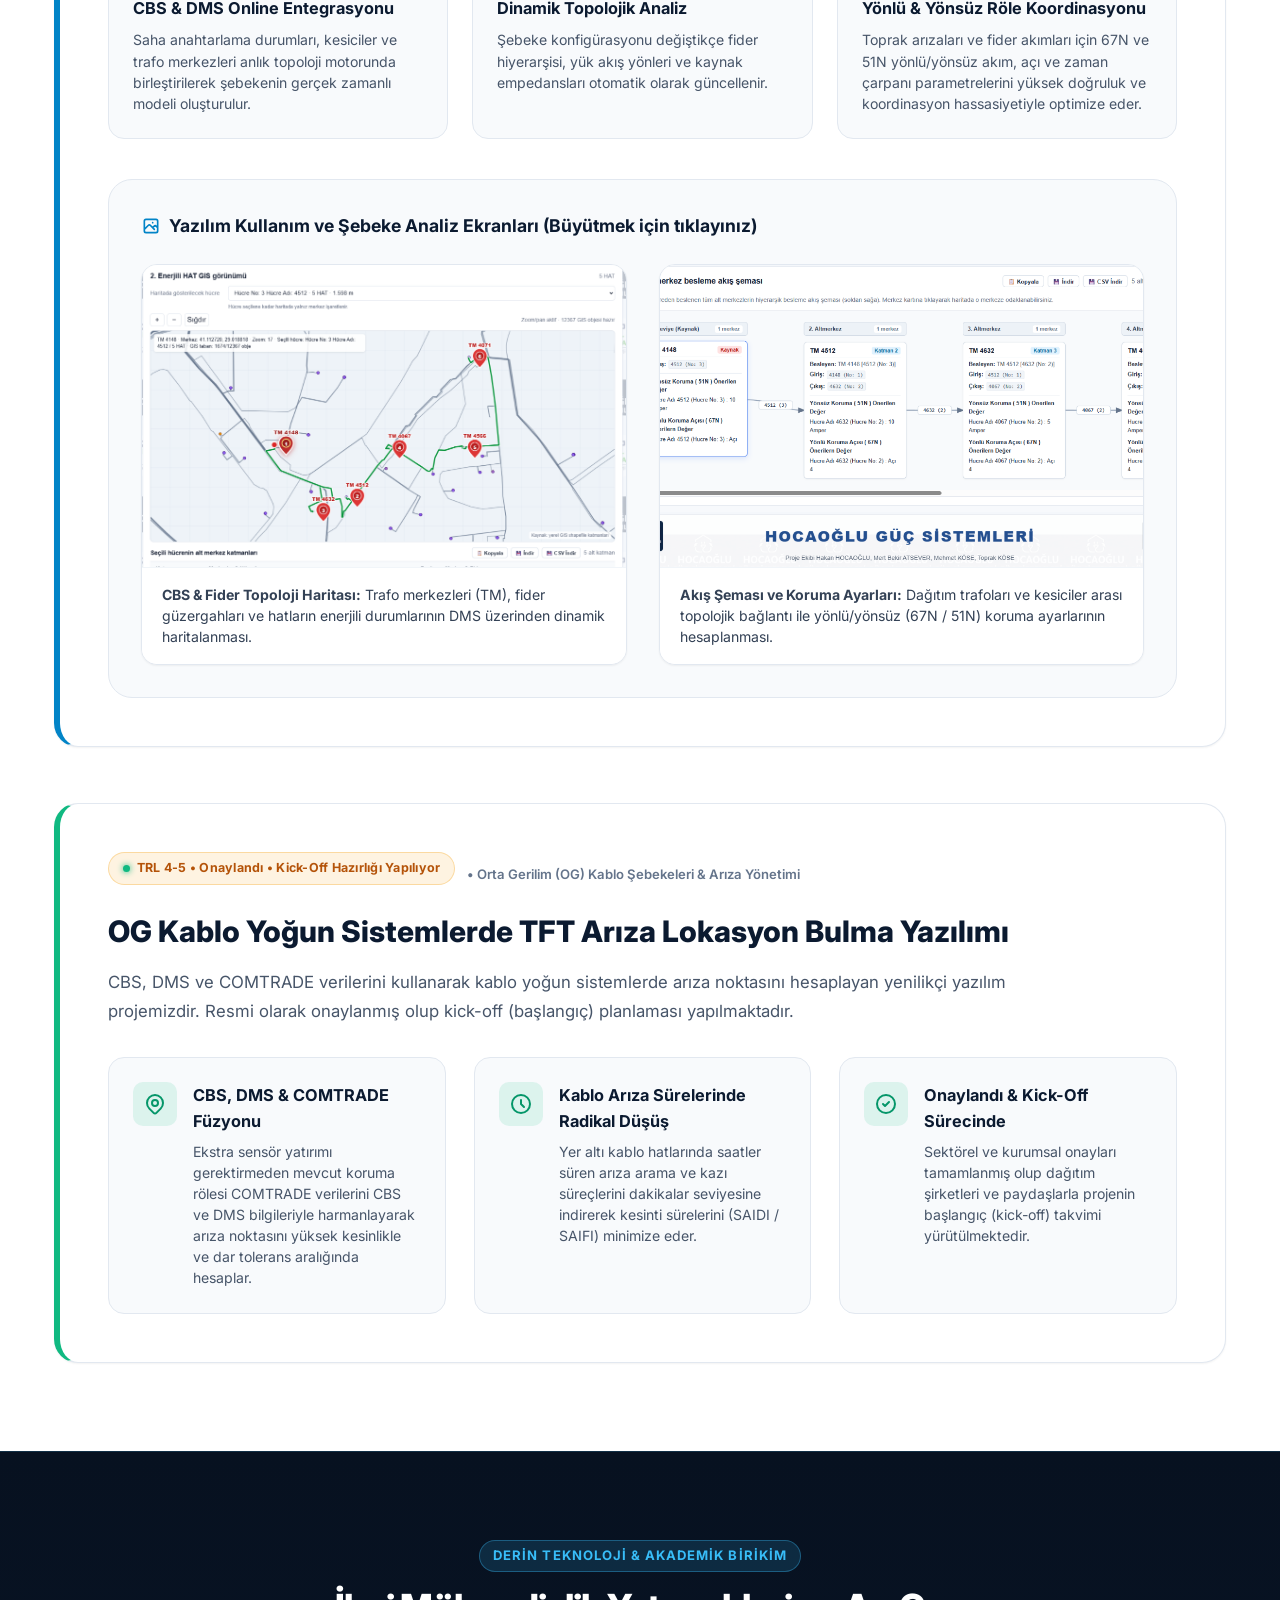
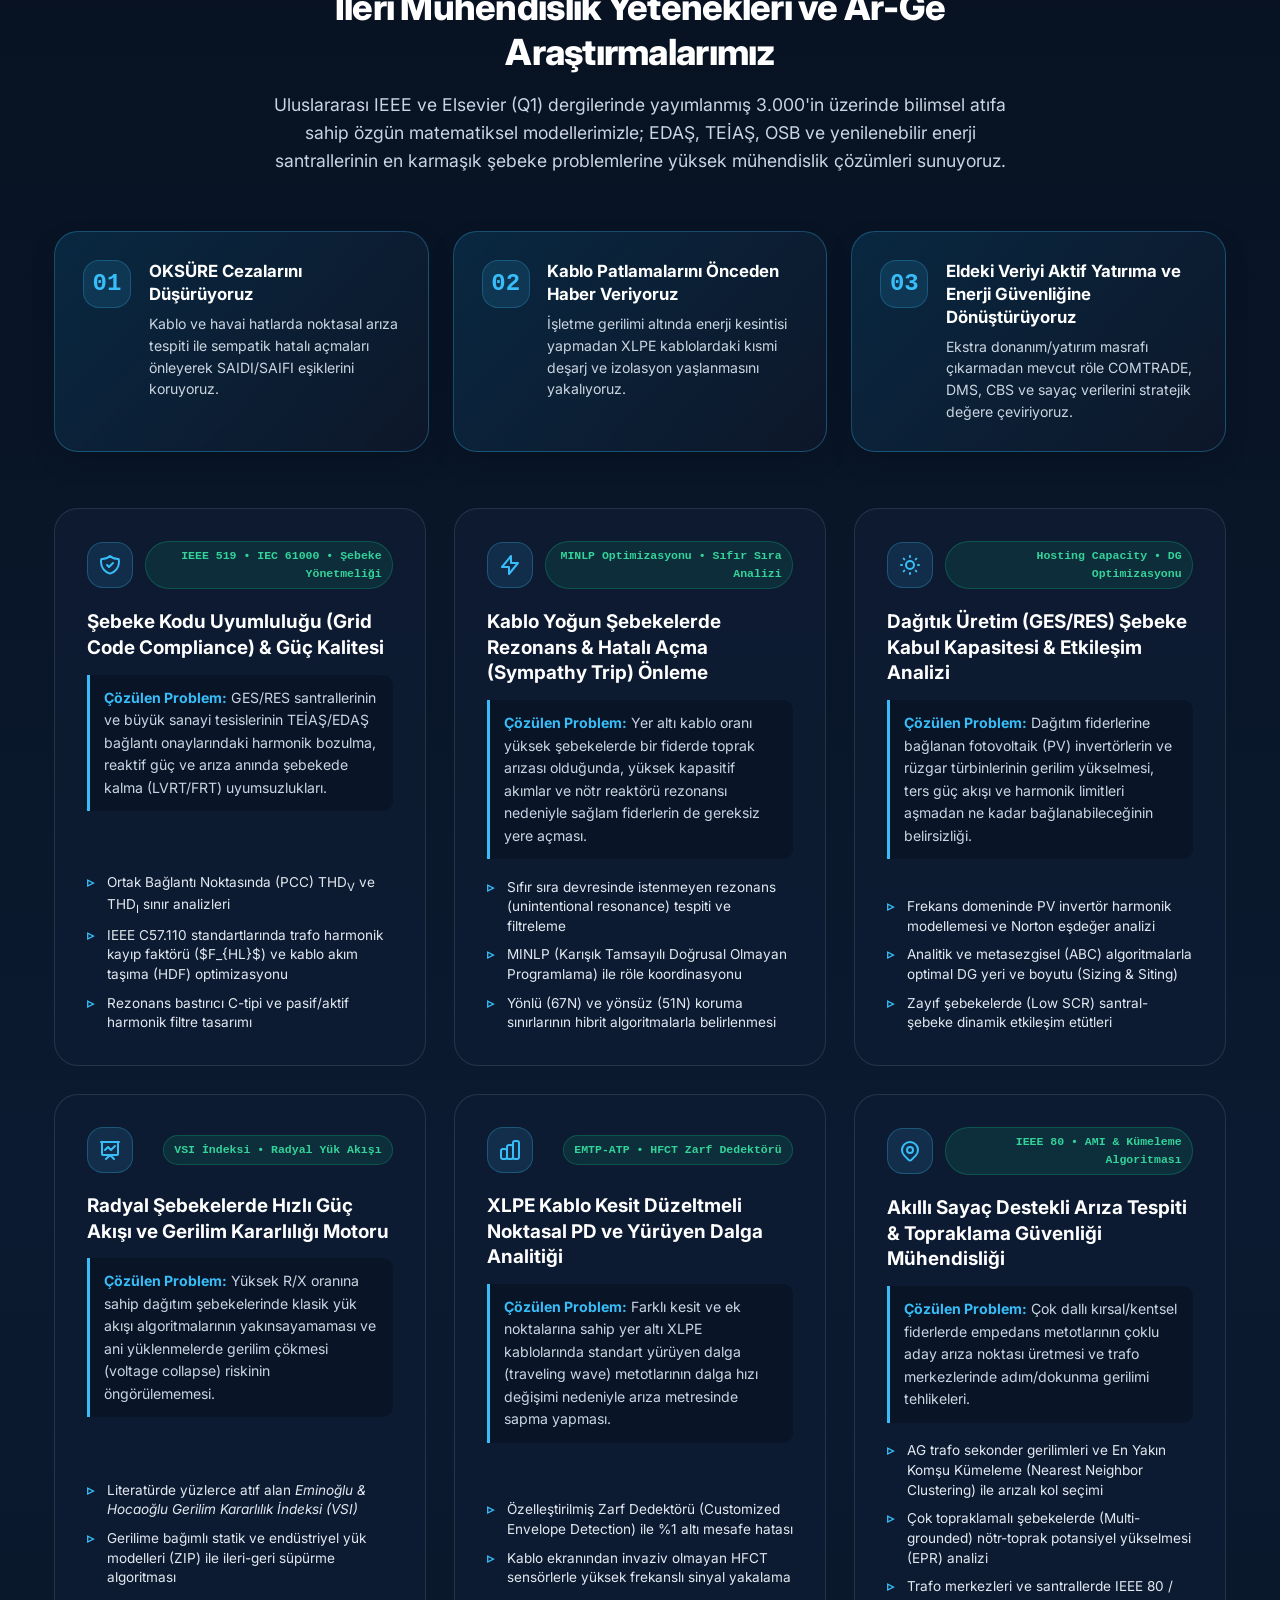
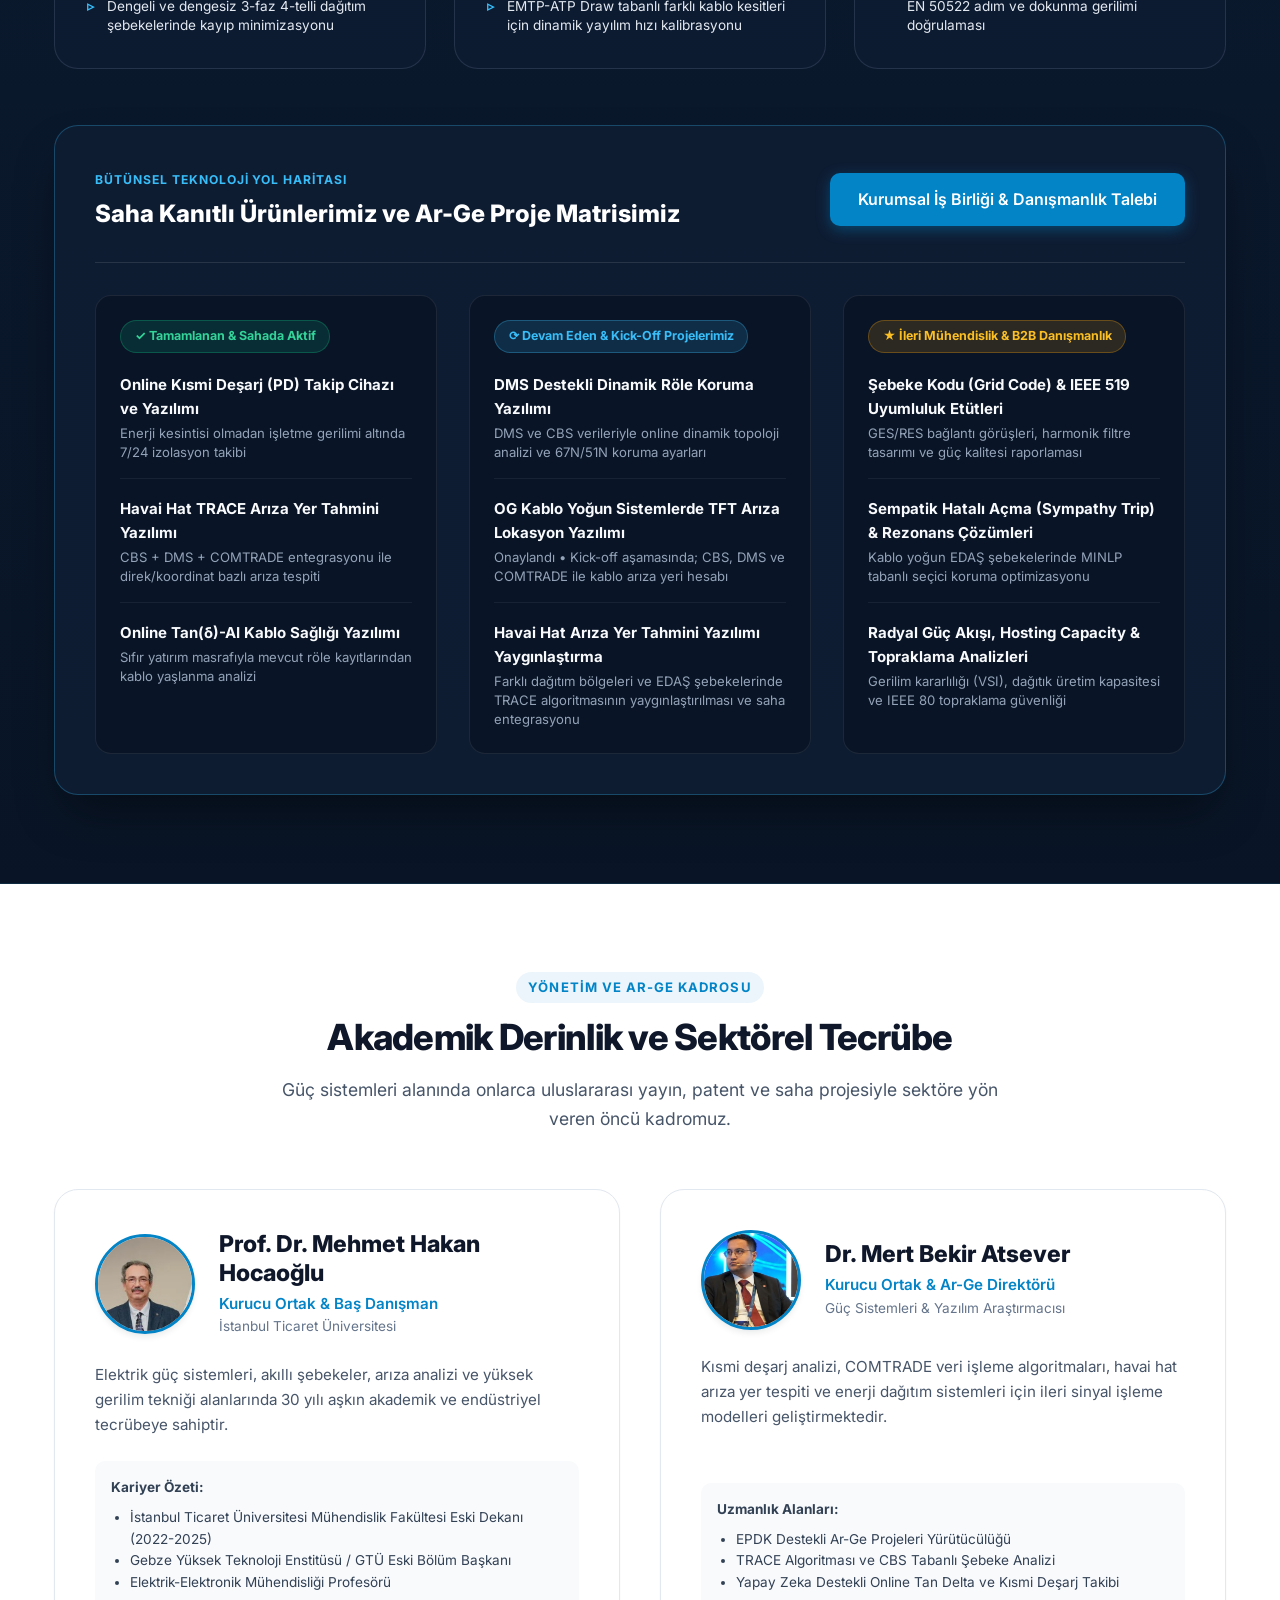
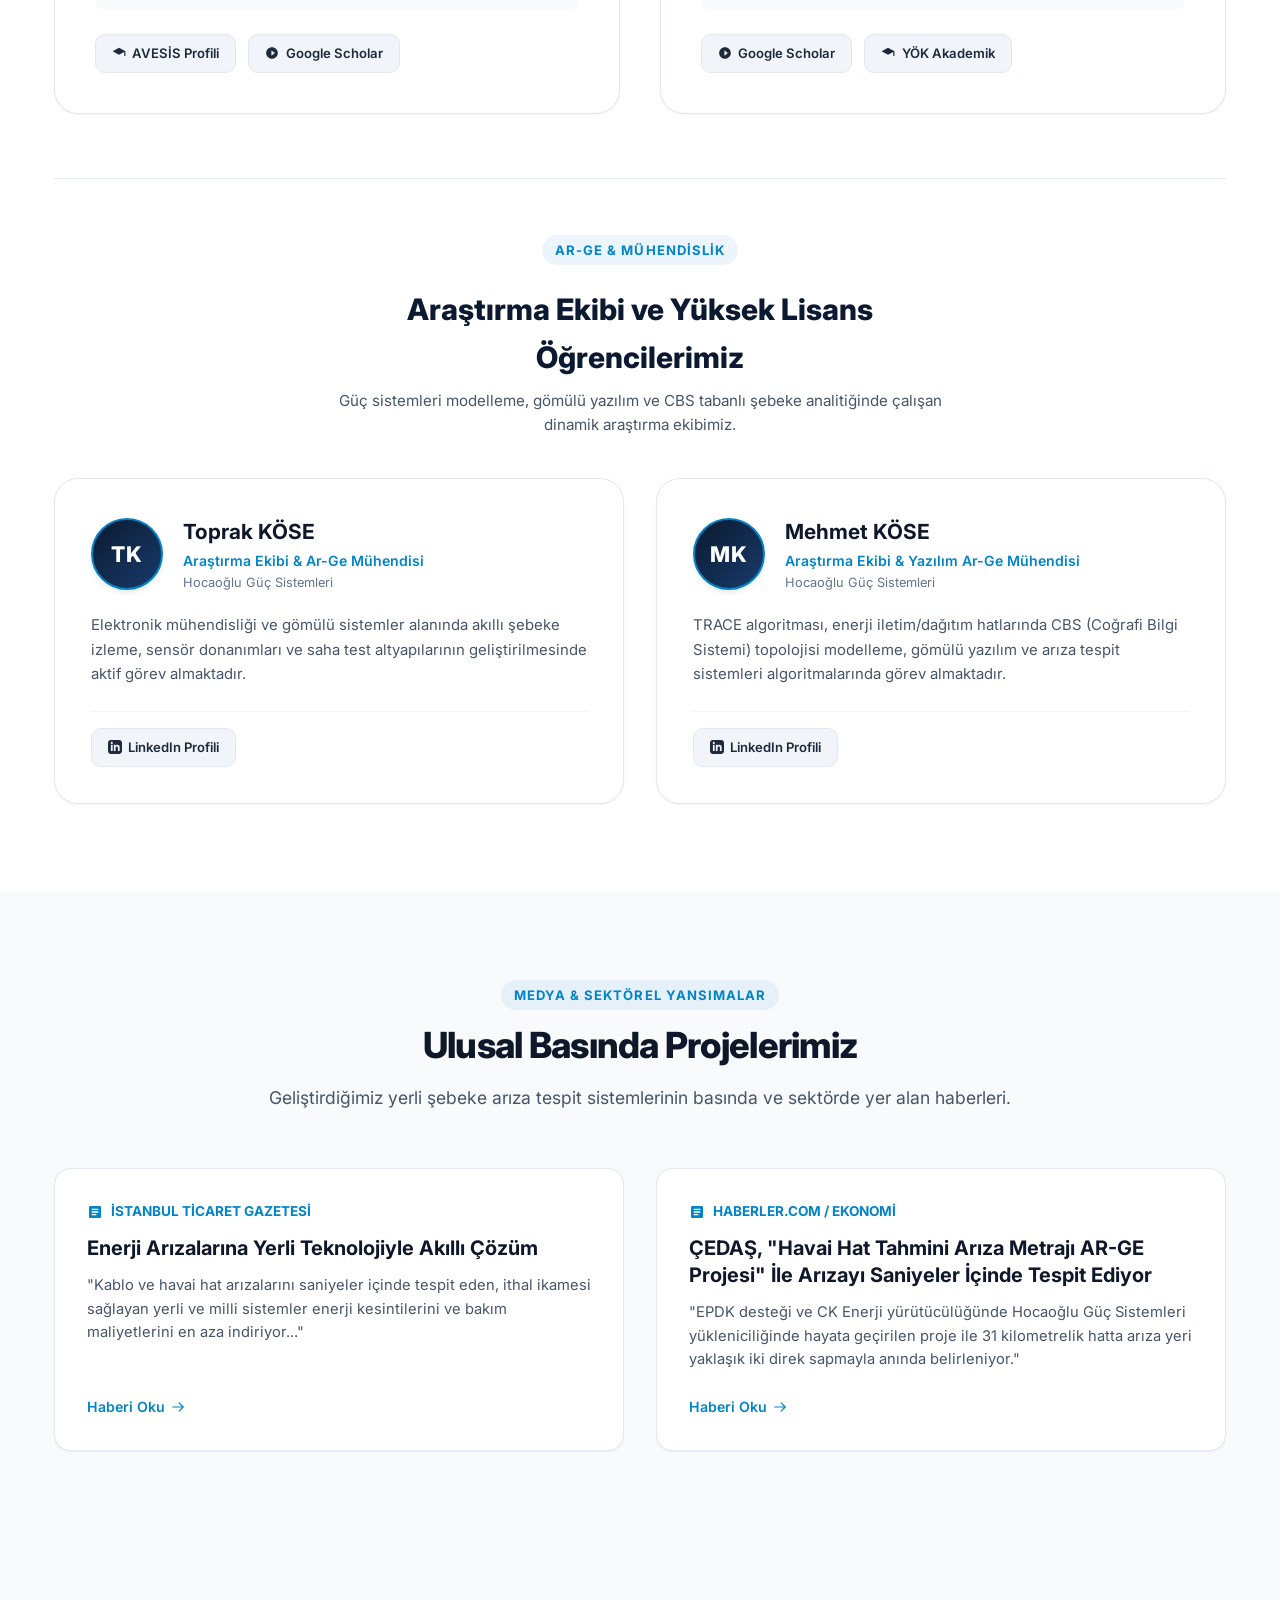
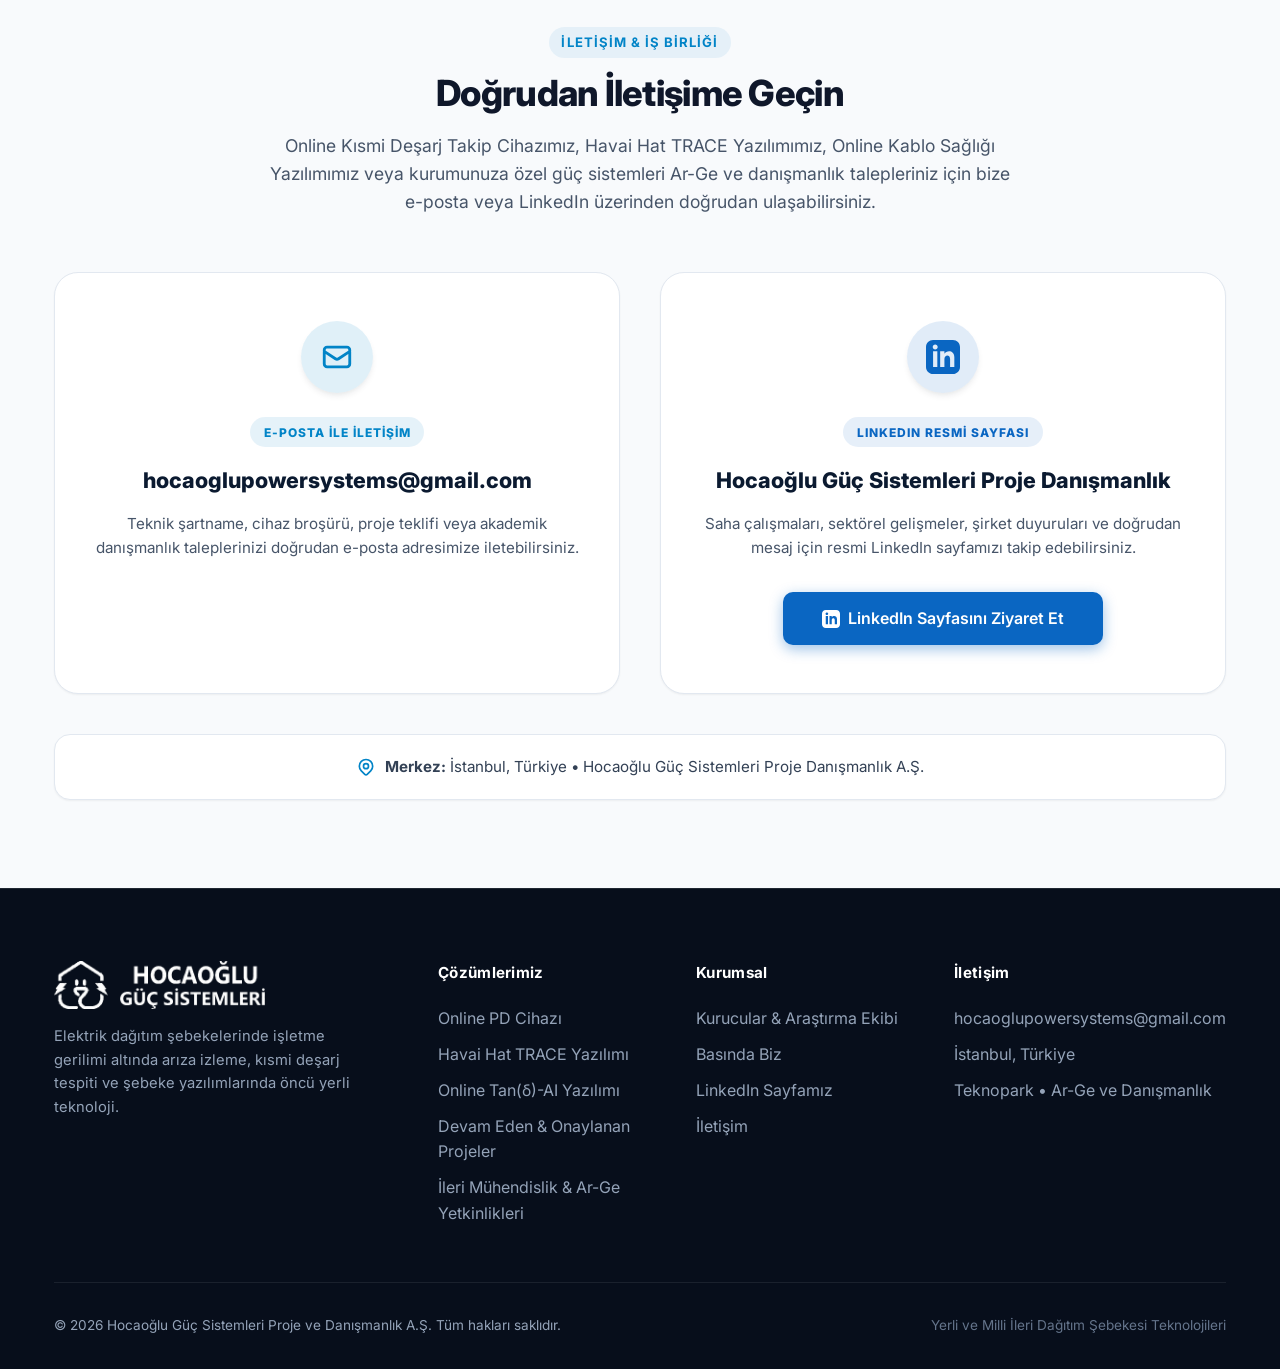
==== commit 6c00d2d1: "fix: kapak fotografini sabit statik yapma ve buyutme fonksiyonunu kaldirma" ====
--- a/index.html
+++ b/index.html
@@ -157,16 +157,10 @@
           </div>
         </div>
 
-        <!-- Kapak Görseli / Cover Showcase Card (Tıklanabilir Lightbox) -->
-        <div class="hero-cover-card" data-poster-src="images/hero-banner-hgs.jpg" data-poster-title="Hocaoğlu Güç Sistemleri - Akıllı Şebeke &amp; Siber-Fiziksel Dijital İkiz Altyapısı" role="button" tabindex="0" aria-label="Kapak görselini büyütmek için tıklayın">
+        <!-- Kapak Görseli / Cover Showcase Card (Sabit & Statik) -->
+        <div class="hero-cover-card">
           <div class="hero-cover-img-wrap">
             <img src="images/hero-banner-hgs.jpg" alt="Hocaoğlu Güç Sistemleri - Akıllı Şebeke ve Siber-Fiziksel Dijital İkiz Altyapısı">
-            <div class="hero-cover-zoom-hint">
-              <svg width="18" height="18" fill="none" stroke="currentColor" stroke-width="2" viewBox="0 0 24 24">
-                <path stroke-linecap="round" stroke-linejoin="round" d="M21 21l-6-6m2-5a7 7 0 11-14 0 7 7 0 0114 0zM10 7v6m3-3H7"/>
-              </svg>
-              <span>Büyütmek İçin Tıklayın</span>
-            </div>
           </div>
         </div>
       </div>
--- a/style.css
+++ b/style.css
@@ -373,7 +373,7 @@
   margin-top: 0.25rem;
 }
 
-/* Hero Cover Showcase Card */
+/* Hero Cover Showcase Card (Sabit & Statik) */
 .hero-cover-card {
   background: rgba(16, 42, 78, 0.7);
   border: 1px solid rgba(56, 189, 248, 0.35);
@@ -383,16 +383,6 @@
   backdrop-filter: blur(12px);
   position: relative;
   overflow: hidden;
-  cursor: pointer;
-  transition: transform var(--transition-normal), box-shadow var(--transition-normal), border-color var(--transition-normal);
-}
-
-.hero-cover-card:hover,
-.hero-cover-card:focus-visible {
-  transform: translateY(-4px);
-  box-shadow: 0 25px 55px -10px rgba(0, 0, 0, 0.7), 0 0 45px rgba(56, 189, 248, 0.35);
-  border-color: rgba(56, 189, 248, 0.7);
-  outline: none;
 }
 
 .hero-cover-img-wrap {
@@ -400,7 +390,6 @@
   overflow: hidden;
   border: 1px solid rgba(255, 255, 255, 0.12);
   background-color: #030a16;
-  position: relative;
 }
 
 .hero-cover-img-wrap img {
@@ -409,38 +398,6 @@
   aspect-ratio: 16 / 9;
   object-fit: cover;
   display: block;
-  transition: transform var(--transition-normal);
-}
-
-.hero-cover-card:hover .hero-cover-img-wrap img {
-  transform: scale(1.03);
-}
-
-.hero-cover-zoom-hint {
-  position: absolute;
-  bottom: 0.85rem;
-  right: 0.85rem;
-  background: rgba(7, 14, 27, 0.85);
-  backdrop-filter: blur(8px);
-  border: 1px solid rgba(56, 189, 248, 0.5);
-  color: #ffffff;
-  padding: 0.4rem 0.85rem;
-  border-radius: var(--radius-full);
-  display: inline-flex;
-  align-items: center;
-  gap: 0.45rem;
-  font-size: 0.78rem;
-  font-weight: 600;
-  pointer-events: none;
-  box-shadow: 0 4px 12px rgba(0, 0, 0, 0.4);
-  transition: background-color var(--transition-fast), transform var(--transition-fast), border-color var(--transition-fast);
-}
-
-.hero-cover-card:hover .hero-cover-zoom-hint {
-  background: var(--accent-cyan);
-  color: #ffffff;
-  border-color: var(--accent-cyan);
-  transform: scale(1.04);
 }
 
 /* ==========================================================================
